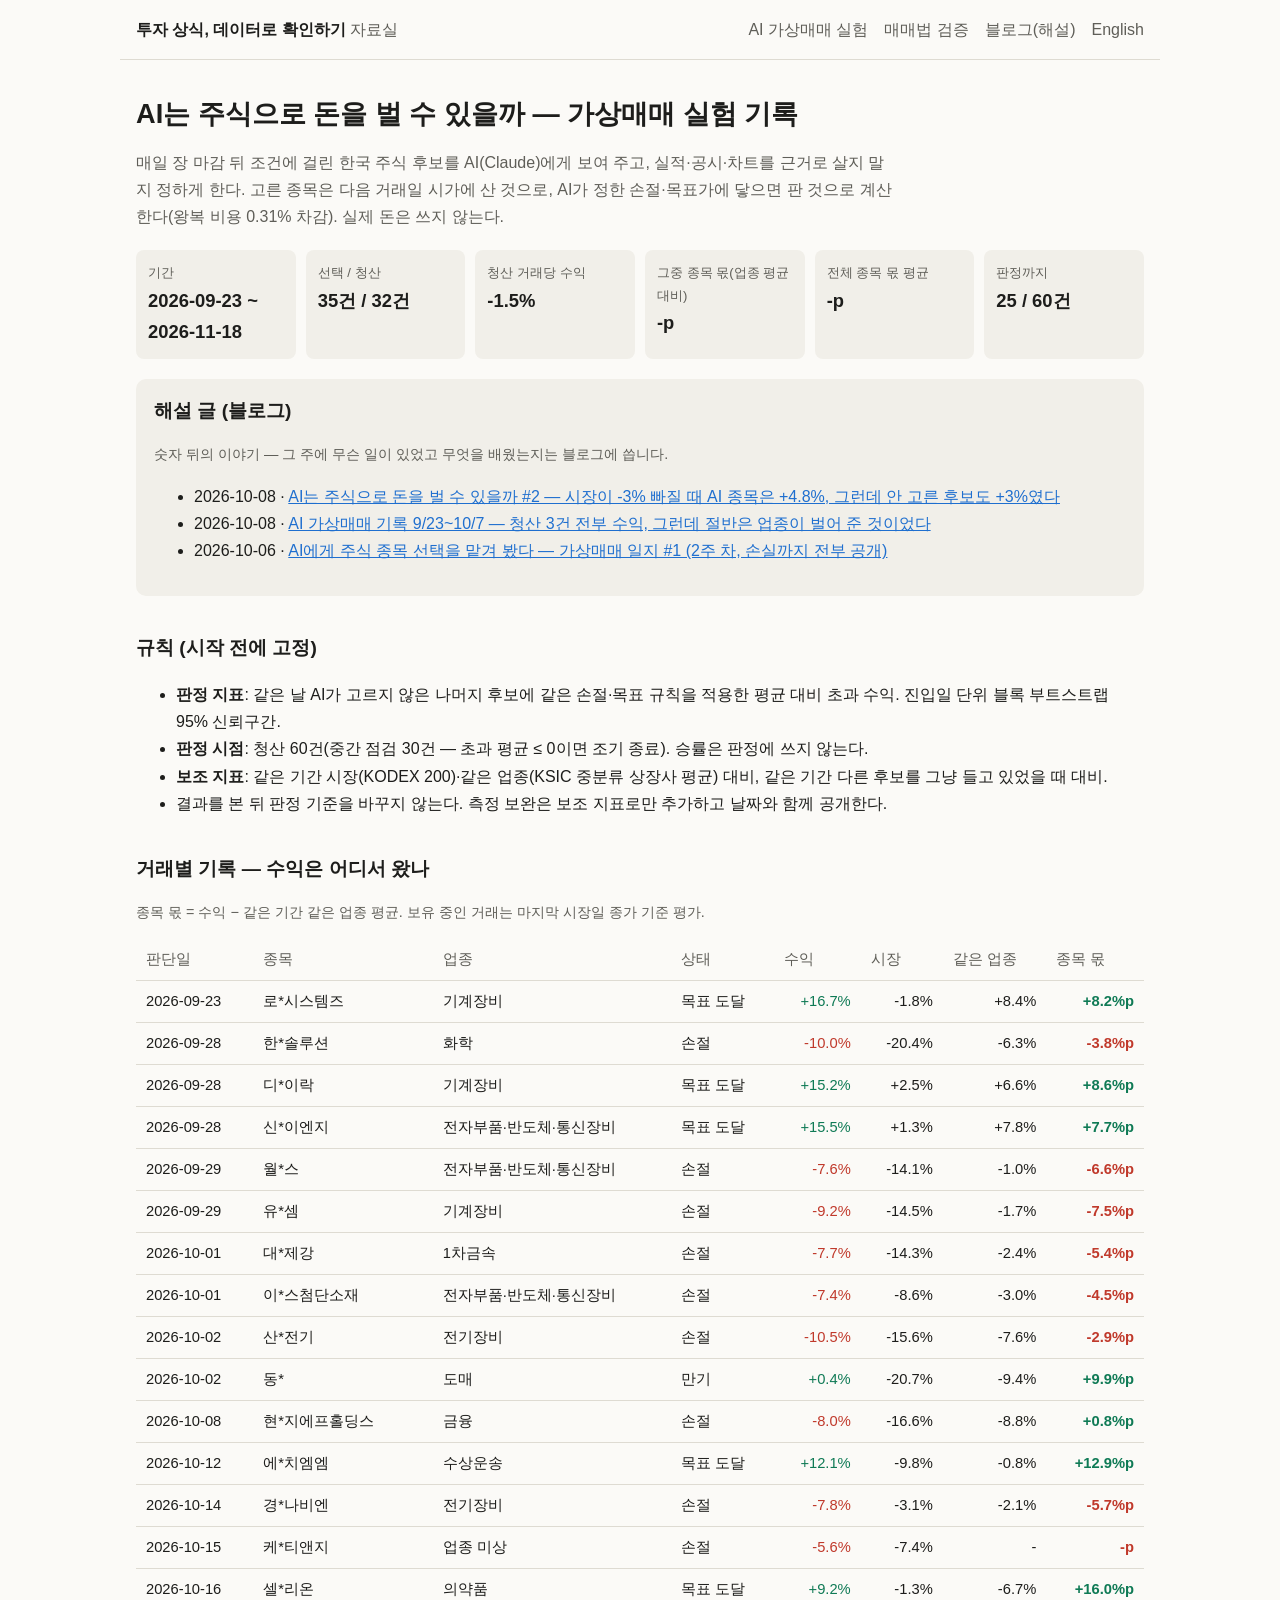
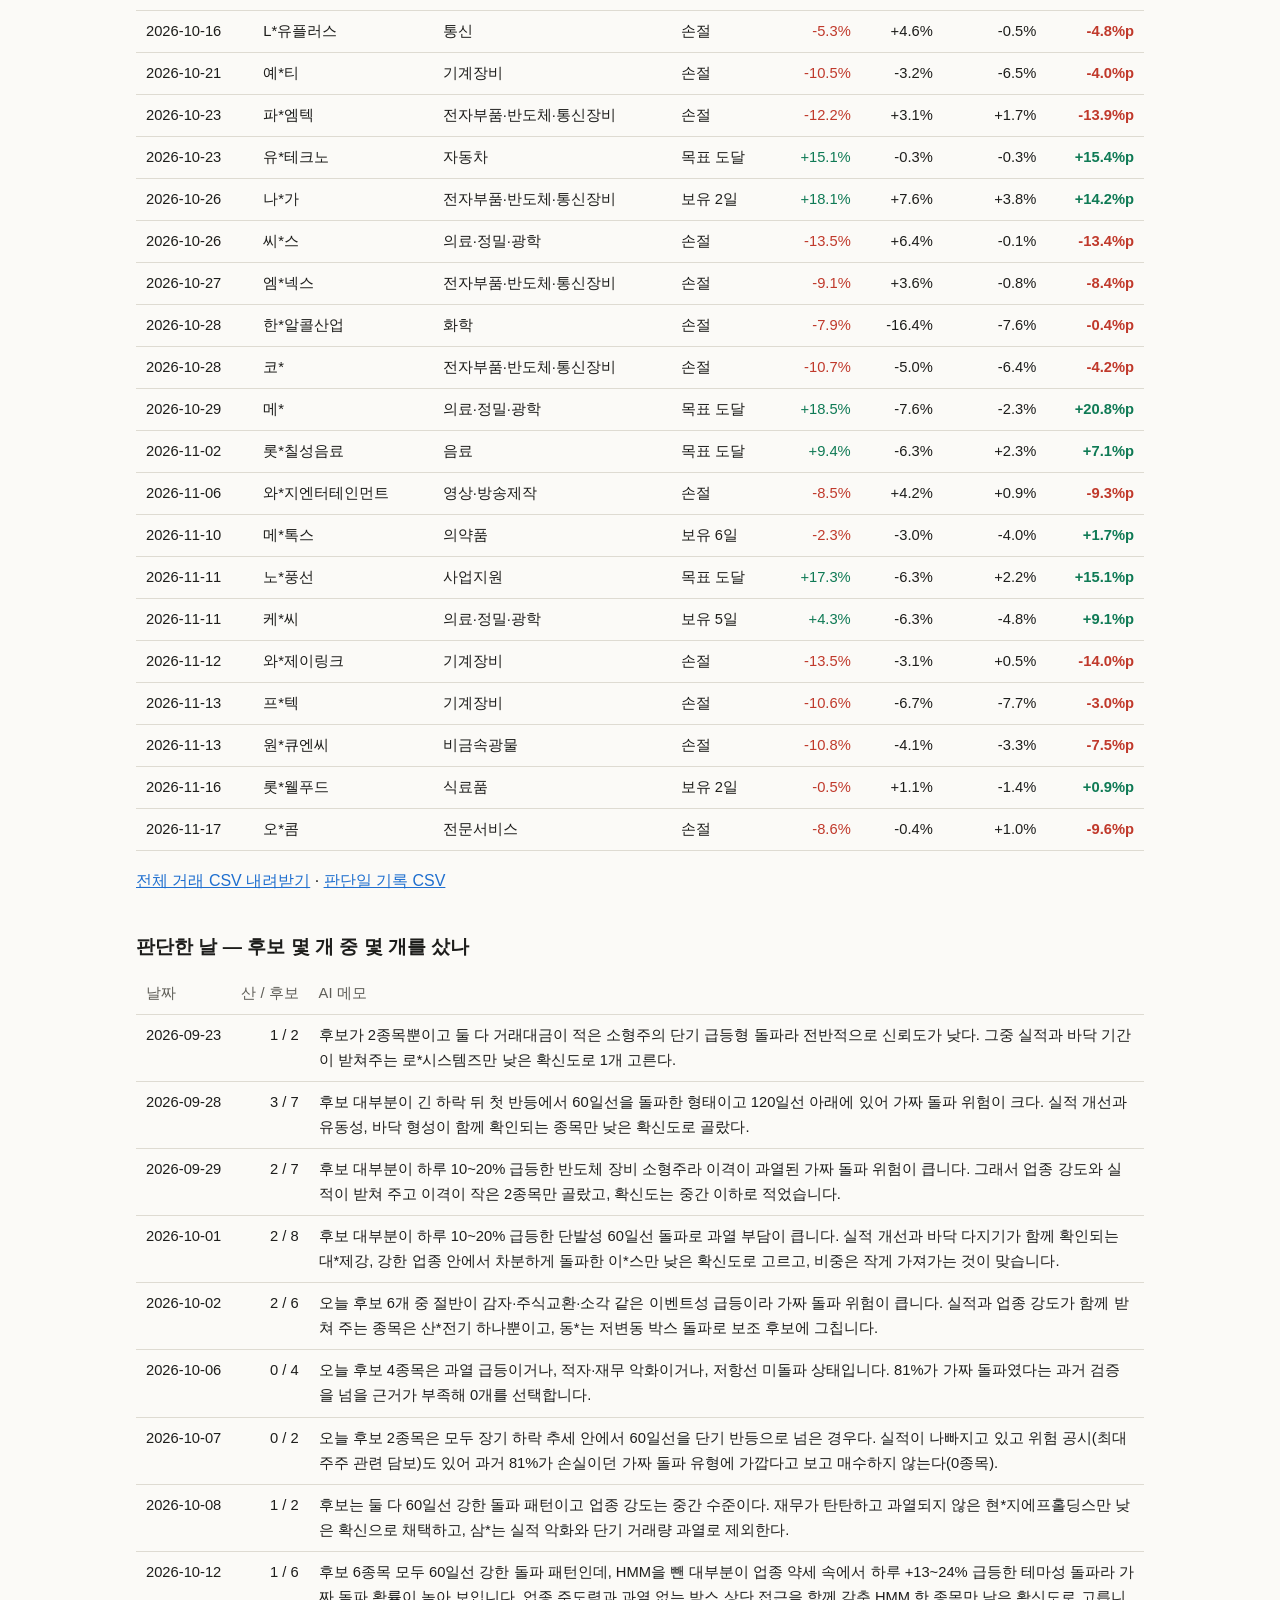
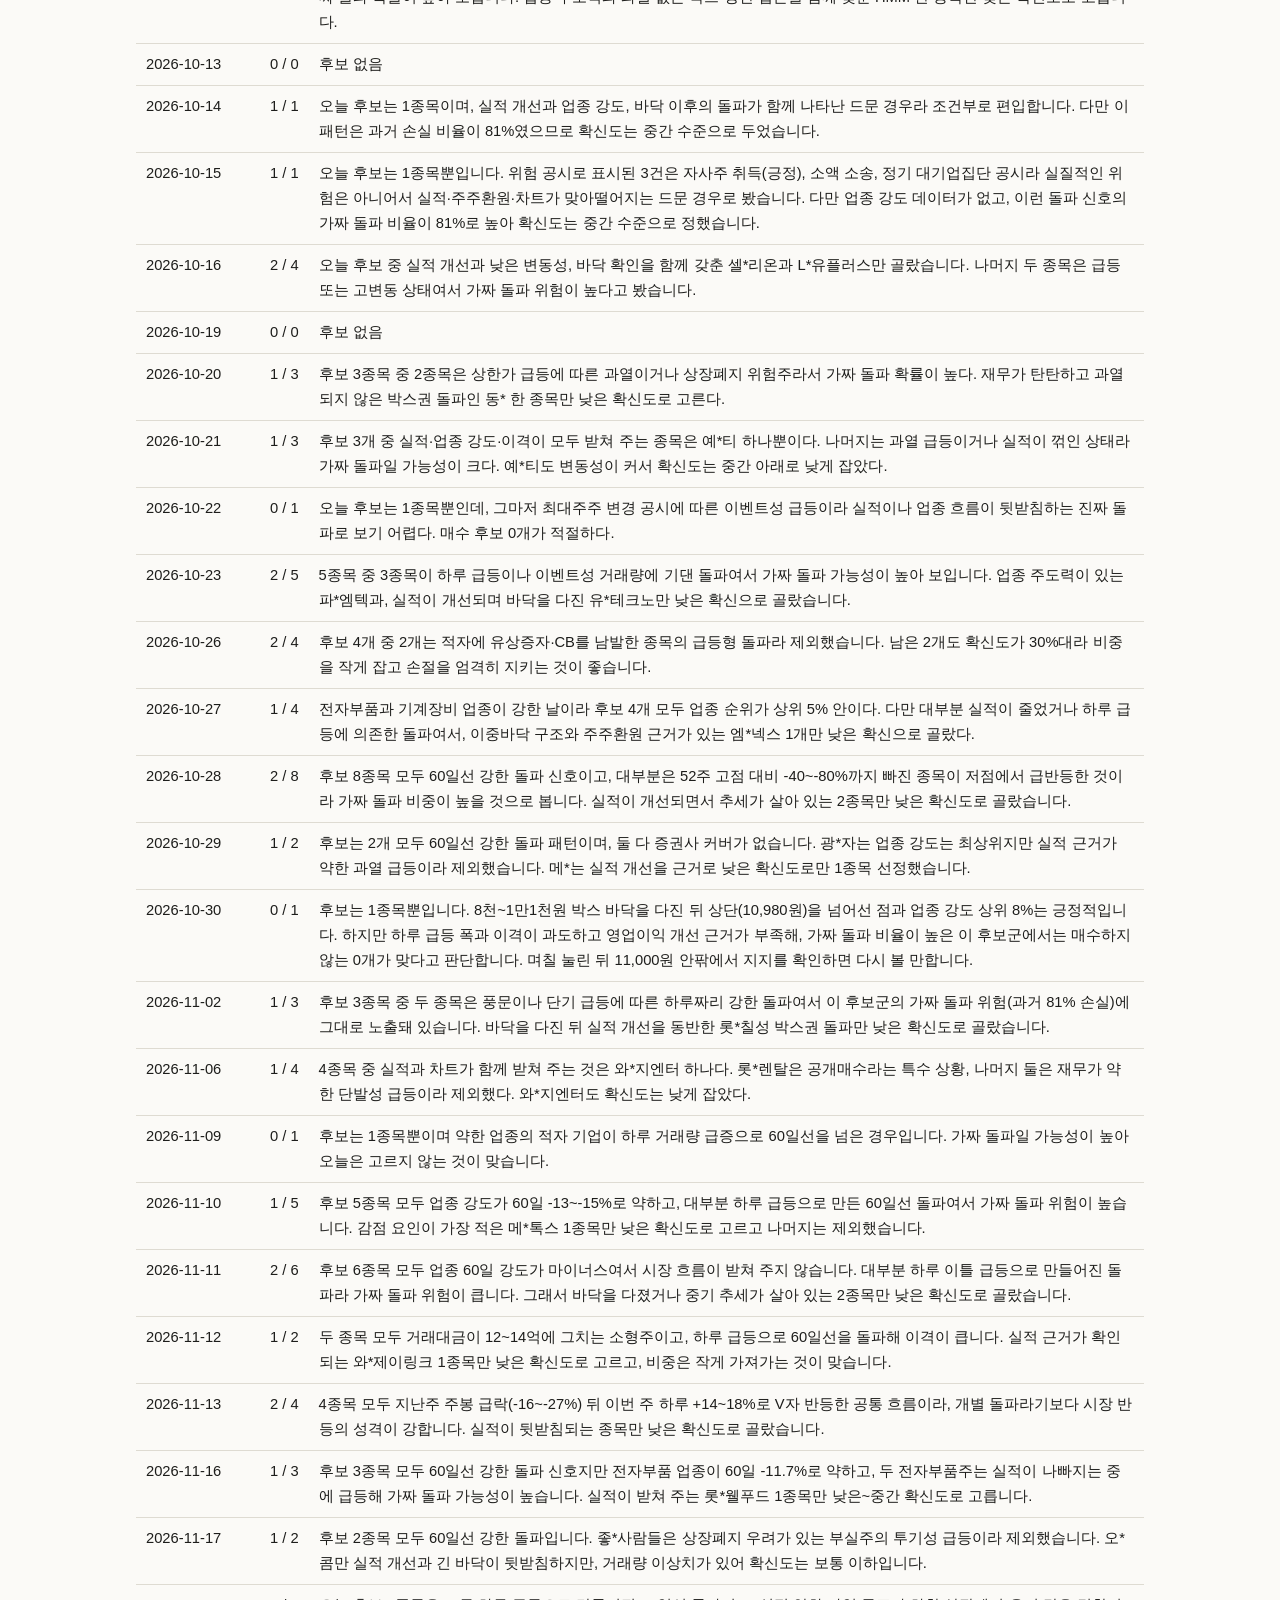
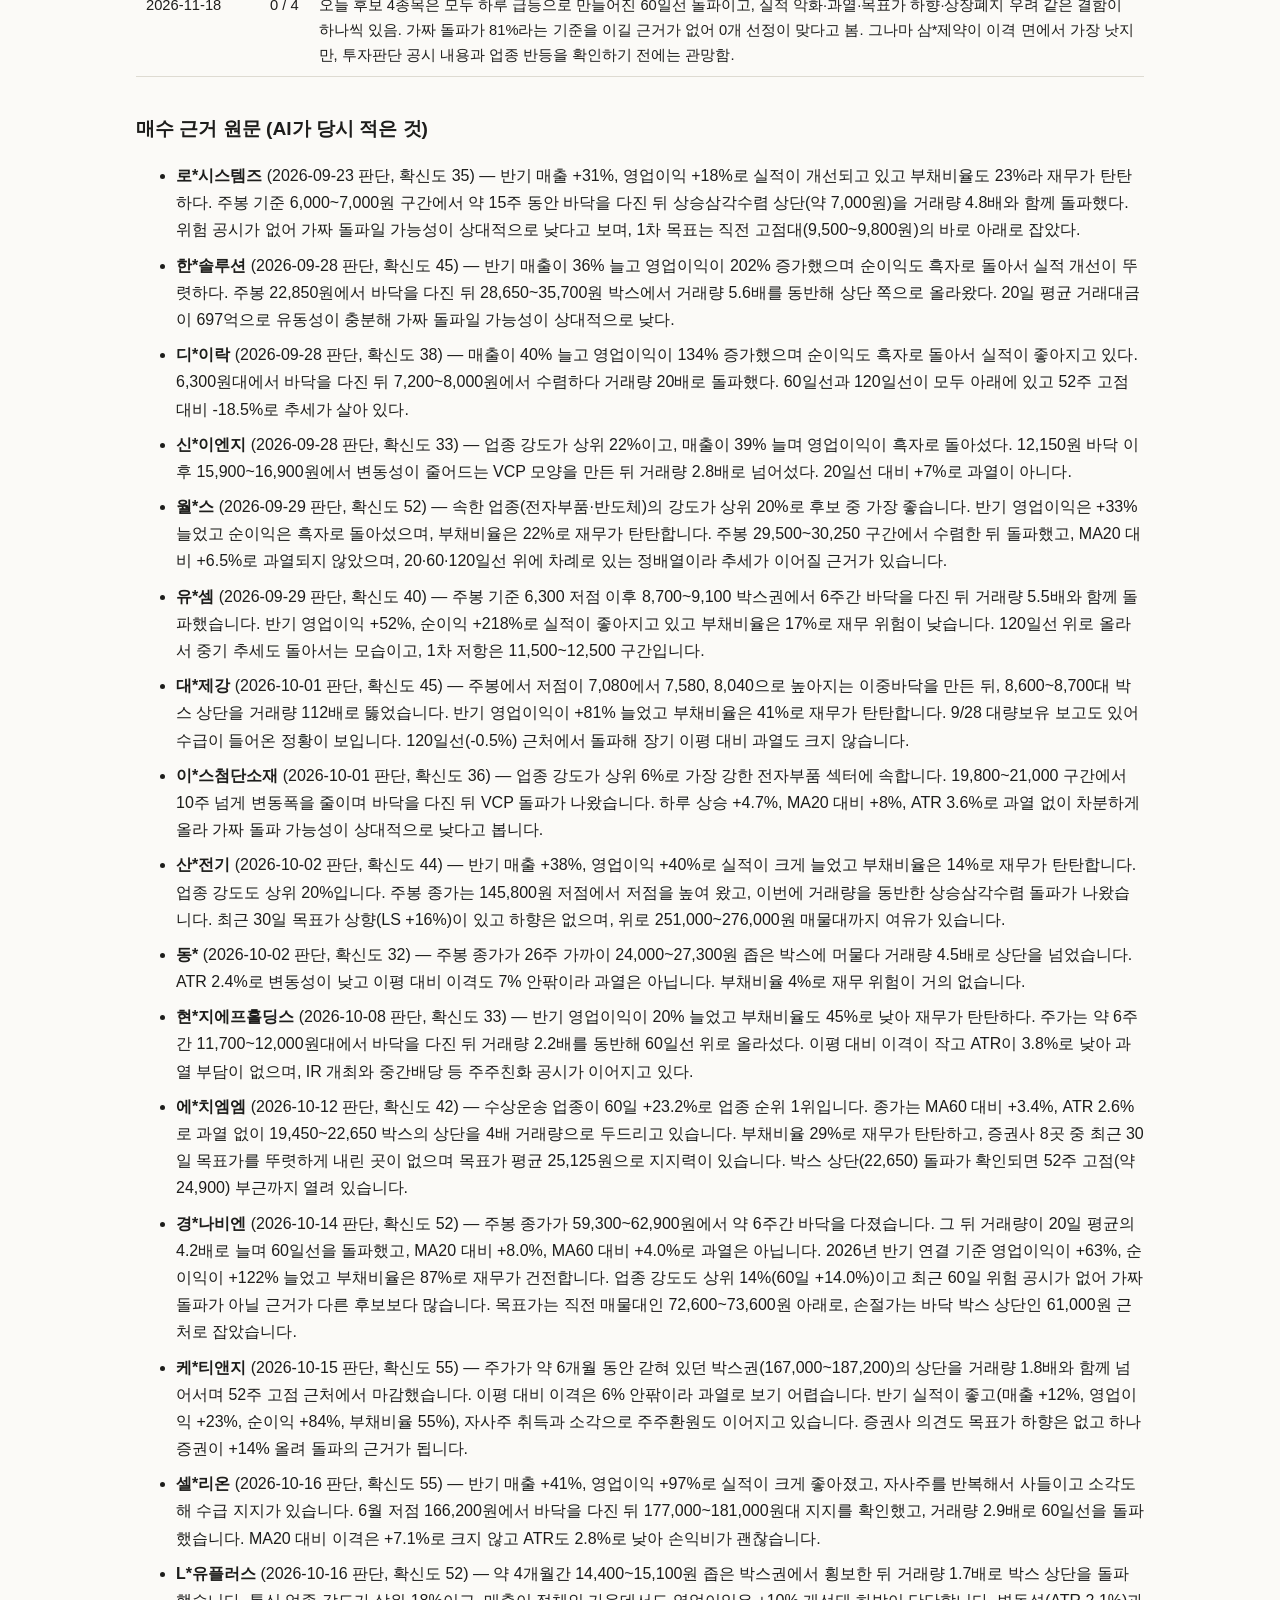
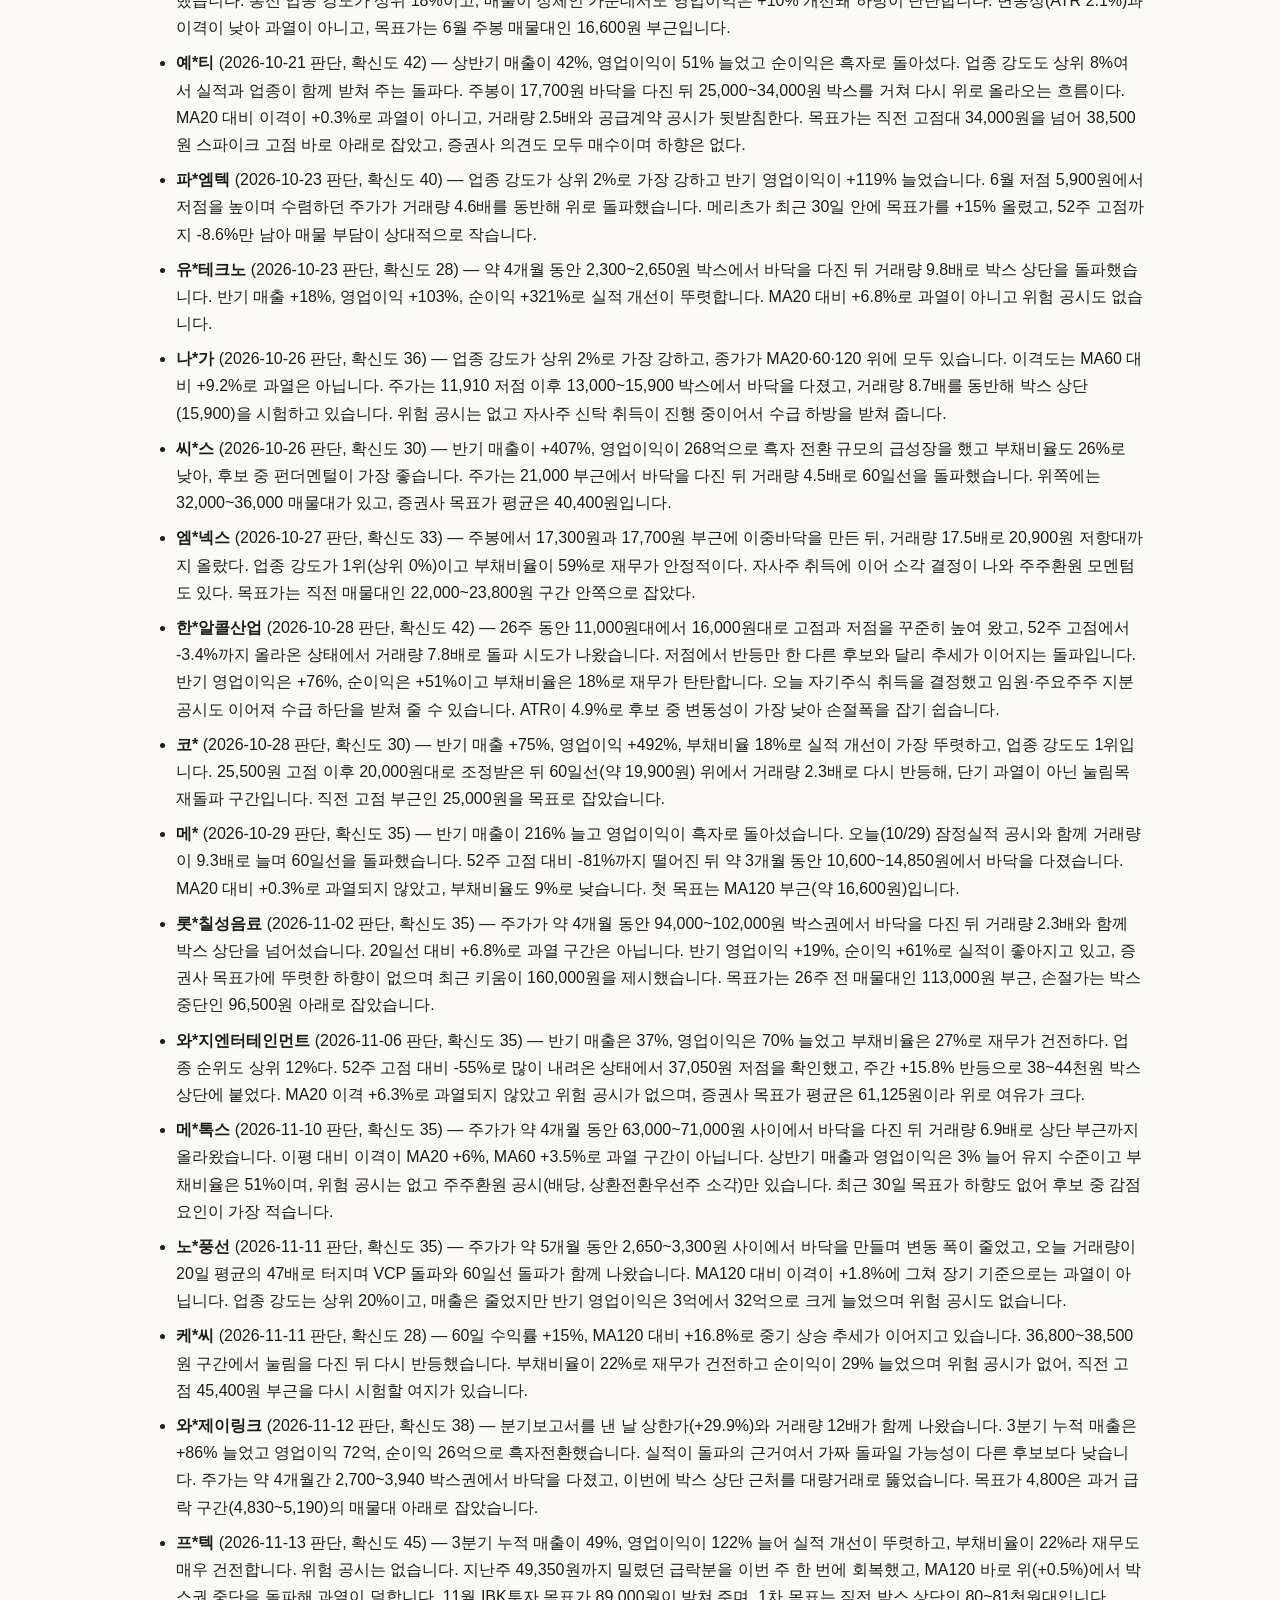
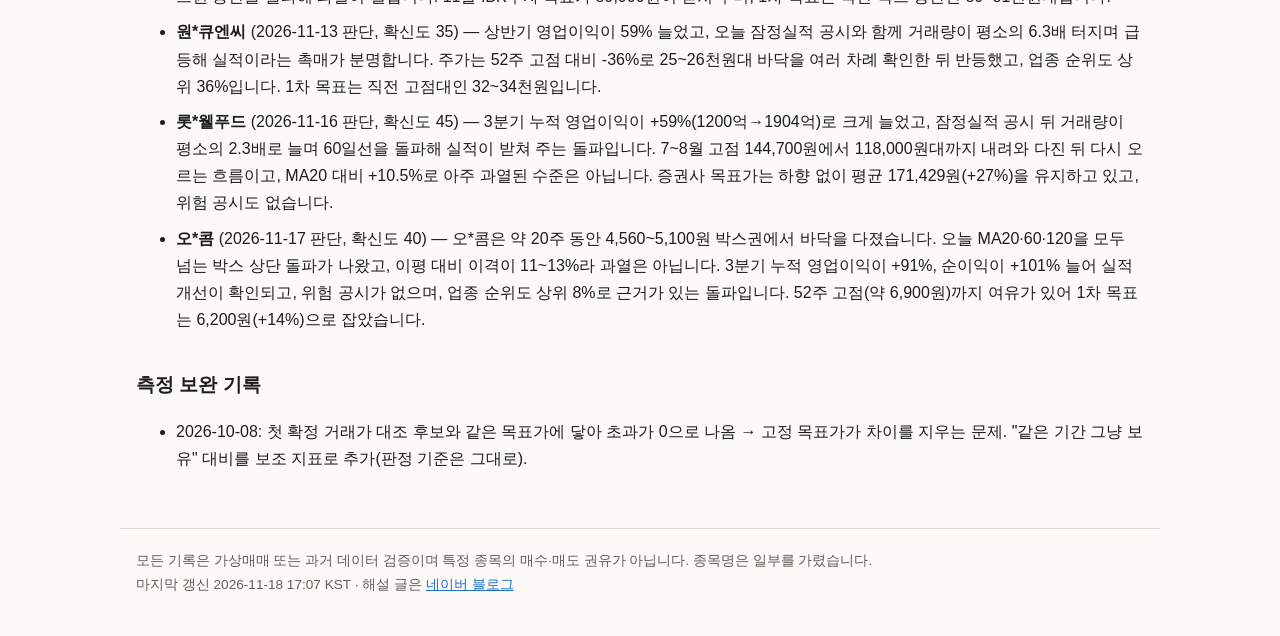
==== ai-trading/index.html @ af9c2b28 "가상매매 기록 갱신 20261118" ====
<!doctype html><html lang="ko"><head><meta charset="utf-8">
<meta name="viewport" content="width=device-width,initial-scale=1">
<title>AI는 주식으로 돈을 벌 수 있을까 — 가상매매 실험 기록</title><meta name="description" content="AI(Claude)가 고른 한국 주식 가상매매의 전체 기록: 거래별 수익, 시장·업종 대비 분해, 판단 메모, CSV.">
<link rel="canonical" href="https://km81jik-gif.github.io/ai-trading/">
<link rel="alternate" type="application/rss+xml" title="투자 상식, 데이터로 확인하기 — 자료실" href="../feed.xml">
<link rel="stylesheet" href="../style.css"><meta name="naver-site-verification" content="d9a3ba7bd224a177e4da610c9eb335765c6d03b2" /><script type="application/ld+json">{"@context": "https://schema.org", "@type": "Dataset", "name": "AI(Claude) 한국 주식 가상매매 실험 기록", "description": "AI가 고른 한국 주식의 가상매매 기록과 시장·업종 대비 수익 분해. 사전 고정 규칙, 청산 60건에서 판정.", "url": "https://km81jik-gif.github.io/ai-trading/", "inLanguage": "ko", "dateModified": "2026-11-18", "temporalCoverage": "2026-09-23/2026-11-18", "isAccessibleForFree": true, "distribution": [{"@type": "DataDownload", "encodingFormat": "text/csv", "contentUrl": "https://km81jik-gif.github.io/data/ai_trades.csv"}]}</script></head><body>
<header><a class="brand" href="../index.html">투자 상식, 데이터로 확인하기 <span>자료실</span></a>
<nav><a href="../ai-trading/index.html">AI 가상매매 실험</a><a href="../methods/index.html">매매법 검증</a><a href="https://blog.naver.com/km81jik">블로그(해설)</a><a href="https://mythvsdata.blogspot.com/" hreflang="en">English</a></nav></header>
<main>
<h1>AI는 주식으로 돈을 벌 수 있을까 — 가상매매 실험 기록</h1>
<p class="lead">매일 장 마감 뒤 조건에 걸린 한국 주식 후보를 AI(Claude)에게 보여 주고, 실적·공시·차트를 근거로 살지 말지 정하게 한다.
고른 종목은 다음 거래일 시가에 산 것으로, AI가 정한 손절·목표가에 닿으면 판 것으로 계산한다(왕복 비용 0.31% 차감). 실제 돈은 쓰지 않는다.</p>
<div class="kpis">
<div><span>기간</span><b>2026-09-23 ~ 2026-11-18</b></div>
<div><span>선택 / 청산</span><b>35건 / 32건</b></div>
<div><span>청산 거래당 수익</span><b>-1.5%</b></div>
<div><span>그중 종목 몫(업종 평균 대비)</span><b>-p</b></div>
<div><span>전체 종목 몫 평균</span><b>-p</b></div>
<div><span>판정까지</span><b>25 / 60건</b></div></div>

<section class="card"><h2>해설 글 (블로그)</h2><p class="note">숫자 뒤의 이야기 — 그 주에 무슨 일이 있었고 무엇을 배웠는지는 블로그에 씁니다.</p><ul><li>2026-10-08 · <a href="https://blog.naver.com/km81jik/224435432522">AI는 주식으로 돈을 벌 수 있을까 #2 — 시장이 -3% 빠질 때 AI 종목은 +4.8%, 그런데 안 고른 후보도 +3%였다</a></li><li>2026-10-08 · <a href="https://blog.naver.com/km81jik/224434987210">AI 가상매매 기록 9/23~10/7 — 청산 3건 전부 수익, 그런데 절반은 업종이 벌어 준 것이었다</a></li><li>2026-10-06 · <a href="https://blog.naver.com/km81jik/224432937320">AI에게 주식 종목 선택을 맡겨 봤다 — 가상매매 일지 #1 (2주 차, 손실까지 전부 공개)</a></li></ul></section>
<h2>규칙 (시작 전에 고정)</h2>
<ul><li><b>판정 지표</b>: 같은 날 AI가 고르지 않은 나머지 후보에 같은 손절·목표 규칙을 적용한 평균 대비 초과 수익. 진입일 단위 블록 부트스트랩 95% 신뢰구간.</li>
<li><b>판정 시점</b>: 청산 60건(중간 점검 30건 — 초과 평균 ≤ 0이면 조기 종료). 승률은 판정에 쓰지 않는다.</li>
<li><b>보조 지표</b>: 같은 기간 시장(KODEX 200)·같은 업종(KSIC 중분류 상장사 평균) 대비, 같은 기간 다른 후보를 그냥 들고 있었을 때 대비.</li>
<li>결과를 본 뒤 판정 기준을 바꾸지 않는다. 측정 보완은 보조 지표로만 추가하고 날짜와 함께 공개한다.</li></ul>

<h2>거래별 기록 — 수익은 어디서 왔나</h2>
<p class="note">종목 몫 = 수익 − 같은 기간 같은 업종 평균. 보유 중인 거래는 마지막 시장일 종가 기준 평가.</p>
<div class="tw"><table><thead><tr><th>판단일</th><th>종목</th><th>업종</th><th>상태</th><th>수익</th><th>시장</th><th>같은 업종</th><th>종목 몫</th></tr></thead><tbody><tr><td>2026-09-23</td><td>로*시스템즈</td><td>기계장비</td>
<td>목표 도달</td>
<td class="n pos">+16.7%</td><td class="n">-1.8%</td><td class="n">+8.4%</td>
<td class="n pos"><b>+8.2%p</b></td></tr><tr><td>2026-09-28</td><td>한*솔루션</td><td>화학</td>
<td>손절</td>
<td class="n neg">-10.0%</td><td class="n">-20.4%</td><td class="n">-6.3%</td>
<td class="n neg"><b>-3.8%p</b></td></tr><tr><td>2026-09-28</td><td>디*이락</td><td>기계장비</td>
<td>목표 도달</td>
<td class="n pos">+15.2%</td><td class="n">+2.5%</td><td class="n">+6.6%</td>
<td class="n pos"><b>+8.6%p</b></td></tr><tr><td>2026-09-28</td><td>신*이엔지</td><td>전자부품·반도체·통신장비</td>
<td>목표 도달</td>
<td class="n pos">+15.5%</td><td class="n">+1.3%</td><td class="n">+7.8%</td>
<td class="n pos"><b>+7.7%p</b></td></tr><tr><td>2026-09-29</td><td>월*스</td><td>전자부품·반도체·통신장비</td>
<td>손절</td>
<td class="n neg">-7.6%</td><td class="n">-14.1%</td><td class="n">-1.0%</td>
<td class="n neg"><b>-6.6%p</b></td></tr><tr><td>2026-09-29</td><td>유*셈</td><td>기계장비</td>
<td>손절</td>
<td class="n neg">-9.2%</td><td class="n">-14.5%</td><td class="n">-1.7%</td>
<td class="n neg"><b>-7.5%p</b></td></tr><tr><td>2026-10-01</td><td>대*제강</td><td>1차금속</td>
<td>손절</td>
<td class="n neg">-7.7%</td><td class="n">-14.3%</td><td class="n">-2.4%</td>
<td class="n neg"><b>-5.4%p</b></td></tr><tr><td>2026-10-01</td><td>이*스첨단소재</td><td>전자부품·반도체·통신장비</td>
<td>손절</td>
<td class="n neg">-7.4%</td><td class="n">-8.6%</td><td class="n">-3.0%</td>
<td class="n neg"><b>-4.5%p</b></td></tr><tr><td>2026-10-02</td><td>산*전기</td><td>전기장비</td>
<td>손절</td>
<td class="n neg">-10.5%</td><td class="n">-15.6%</td><td class="n">-7.6%</td>
<td class="n neg"><b>-2.9%p</b></td></tr><tr><td>2026-10-02</td><td>동*</td><td>도매</td>
<td>만기</td>
<td class="n pos">+0.4%</td><td class="n">-20.7%</td><td class="n">-9.4%</td>
<td class="n pos"><b>+9.9%p</b></td></tr><tr><td>2026-10-08</td><td>현*지에프홀딩스</td><td>금융</td>
<td>손절</td>
<td class="n neg">-8.0%</td><td class="n">-16.6%</td><td class="n">-8.8%</td>
<td class="n pos"><b>+0.8%p</b></td></tr><tr><td>2026-10-12</td><td>에*치엠엠</td><td>수상운송</td>
<td>목표 도달</td>
<td class="n pos">+12.1%</td><td class="n">-9.8%</td><td class="n">-0.8%</td>
<td class="n pos"><b>+12.9%p</b></td></tr><tr><td>2026-10-14</td><td>경*나비엔</td><td>전기장비</td>
<td>손절</td>
<td class="n neg">-7.8%</td><td class="n">-3.1%</td><td class="n">-2.1%</td>
<td class="n neg"><b>-5.7%p</b></td></tr><tr><td>2026-10-15</td><td>케*티앤지</td><td>업종 미상</td>
<td>손절</td>
<td class="n neg">-5.6%</td><td class="n">-7.4%</td><td class="n">-</td>
<td class="n neg"><b>-p</b></td></tr><tr><td>2026-10-16</td><td>셀*리온</td><td>의약품</td>
<td>목표 도달</td>
<td class="n pos">+9.2%</td><td class="n">-1.3%</td><td class="n">-6.7%</td>
<td class="n pos"><b>+16.0%p</b></td></tr><tr><td>2026-10-16</td><td>L*유플러스</td><td>통신</td>
<td>손절</td>
<td class="n neg">-5.3%</td><td class="n">+4.6%</td><td class="n">-0.5%</td>
<td class="n neg"><b>-4.8%p</b></td></tr><tr><td>2026-10-21</td><td>예*티</td><td>기계장비</td>
<td>손절</td>
<td class="n neg">-10.5%</td><td class="n">-3.2%</td><td class="n">-6.5%</td>
<td class="n neg"><b>-4.0%p</b></td></tr><tr><td>2026-10-23</td><td>파*엠텍</td><td>전자부품·반도체·통신장비</td>
<td>손절</td>
<td class="n neg">-12.2%</td><td class="n">+3.1%</td><td class="n">+1.7%</td>
<td class="n neg"><b>-13.9%p</b></td></tr><tr><td>2026-10-23</td><td>유*테크노</td><td>자동차</td>
<td>목표 도달</td>
<td class="n pos">+15.1%</td><td class="n">-0.3%</td><td class="n">-0.3%</td>
<td class="n pos"><b>+15.4%p</b></td></tr><tr><td>2026-10-26</td><td>나*가</td><td>전자부품·반도체·통신장비</td>
<td>보유 2일</td>
<td class="n pos">+18.1%</td><td class="n">+7.6%</td><td class="n">+3.8%</td>
<td class="n pos"><b>+14.2%p</b></td></tr><tr><td>2026-10-26</td><td>씨*스</td><td>의료·정밀·광학</td>
<td>손절</td>
<td class="n neg">-13.5%</td><td class="n">+6.4%</td><td class="n">-0.1%</td>
<td class="n neg"><b>-13.4%p</b></td></tr><tr><td>2026-10-27</td><td>엠*넥스</td><td>전자부품·반도체·통신장비</td>
<td>손절</td>
<td class="n neg">-9.1%</td><td class="n">+3.6%</td><td class="n">-0.8%</td>
<td class="n neg"><b>-8.4%p</b></td></tr><tr><td>2026-10-28</td><td>한*알콜산업</td><td>화학</td>
<td>손절</td>
<td class="n neg">-7.9%</td><td class="n">-16.4%</td><td class="n">-7.6%</td>
<td class="n neg"><b>-0.4%p</b></td></tr><tr><td>2026-10-28</td><td>코*</td><td>전자부품·반도체·통신장비</td>
<td>손절</td>
<td class="n neg">-10.7%</td><td class="n">-5.0%</td><td class="n">-6.4%</td>
<td class="n neg"><b>-4.2%p</b></td></tr><tr><td>2026-10-29</td><td>메*</td><td>의료·정밀·광학</td>
<td>목표 도달</td>
<td class="n pos">+18.5%</td><td class="n">-7.6%</td><td class="n">-2.3%</td>
<td class="n pos"><b>+20.8%p</b></td></tr><tr><td>2026-11-02</td><td>롯*칠성음료</td><td>음료</td>
<td>목표 도달</td>
<td class="n pos">+9.4%</td><td class="n">-6.3%</td><td class="n">+2.3%</td>
<td class="n pos"><b>+7.1%p</b></td></tr><tr><td>2026-11-06</td><td>와*지엔터테인먼트</td><td>영상·방송제작</td>
<td>손절</td>
<td class="n neg">-8.5%</td><td class="n">+4.2%</td><td class="n">+0.9%</td>
<td class="n neg"><b>-9.3%p</b></td></tr><tr><td>2026-11-10</td><td>메*톡스</td><td>의약품</td>
<td>보유 6일</td>
<td class="n neg">-2.3%</td><td class="n">-3.0%</td><td class="n">-4.0%</td>
<td class="n pos"><b>+1.7%p</b></td></tr><tr><td>2026-11-11</td><td>노*풍선</td><td>사업지원</td>
<td>목표 도달</td>
<td class="n pos">+17.3%</td><td class="n">-6.3%</td><td class="n">+2.2%</td>
<td class="n pos"><b>+15.1%p</b></td></tr><tr><td>2026-11-11</td><td>케*씨</td><td>의료·정밀·광학</td>
<td>보유 5일</td>
<td class="n pos">+4.3%</td><td class="n">-6.3%</td><td class="n">-4.8%</td>
<td class="n pos"><b>+9.1%p</b></td></tr><tr><td>2026-11-12</td><td>와*제이링크</td><td>기계장비</td>
<td>손절</td>
<td class="n neg">-13.5%</td><td class="n">-3.1%</td><td class="n">+0.5%</td>
<td class="n neg"><b>-14.0%p</b></td></tr><tr><td>2026-11-13</td><td>프*텍</td><td>기계장비</td>
<td>손절</td>
<td class="n neg">-10.6%</td><td class="n">-6.7%</td><td class="n">-7.7%</td>
<td class="n neg"><b>-3.0%p</b></td></tr><tr><td>2026-11-13</td><td>원*큐엔씨</td><td>비금속광물</td>
<td>손절</td>
<td class="n neg">-10.8%</td><td class="n">-4.1%</td><td class="n">-3.3%</td>
<td class="n neg"><b>-7.5%p</b></td></tr><tr><td>2026-11-16</td><td>롯*웰푸드</td><td>식료품</td>
<td>보유 2일</td>
<td class="n neg">-0.5%</td><td class="n">+1.1%</td><td class="n">-1.4%</td>
<td class="n pos"><b>+0.9%p</b></td></tr><tr><td>2026-11-17</td><td>오*콤</td><td>전문서비스</td>
<td>손절</td>
<td class="n neg">-8.6%</td><td class="n">-0.4%</td><td class="n">+1.0%</td>
<td class="n neg"><b>-9.6%p</b></td></tr></tbody></table></div>
<p><a href="../data/ai_trades.csv">전체 거래 CSV 내려받기</a> · <a href="../data/ai_decisions.csv">판단일 기록 CSV</a></p>

<h2>판단한 날 — 후보 몇 개 중 몇 개를 샀나</h2>
<div class="tw"><table><thead><tr><th>날짜</th><th>산 / 후보</th><th>AI 메모</th></tr></thead><tbody><tr><td>2026-09-23</td><td class="n">1 / 2</td><td>후보가 2종목뿐이고 둘 다 거래대금이 적은 소형주의 단기 급등형 돌파라 전반적으로 신뢰도가 낮다. 그중 실적과 바닥 기간이 받쳐주는 로*시스템즈만 낮은 확신도로 1개 고른다.</td></tr><tr><td>2026-09-28</td><td class="n">3 / 7</td><td>후보 대부분이 긴 하락 뒤 첫 반등에서 60일선을 돌파한 형태이고 120일선 아래에 있어 가짜 돌파 위험이 크다. 실적 개선과 유동성, 바닥 형성이 함께 확인되는 종목만 낮은 확신도로 골랐다.</td></tr><tr><td>2026-09-29</td><td class="n">2 / 7</td><td>후보 대부분이 하루 10~20% 급등한 반도체 장비 소형주라 이격이 과열된 가짜 돌파 위험이 큽니다. 그래서 업종 강도와 실적이 받쳐 주고 이격이 작은 2종목만 골랐고, 확신도는 중간 이하로 적었습니다.</td></tr><tr><td>2026-10-01</td><td class="n">2 / 8</td><td>후보 대부분이 하루 10~20% 급등한 단발성 60일선 돌파로 과열 부담이 큽니다. 실적 개선과 바닥 다지기가 함께 확인되는 대*제강, 강한 업종 안에서 차분하게 돌파한 이*스만 낮은 확신도로 고르고, 비중은 작게 가져가는 것이 맞습니다.</td></tr><tr><td>2026-10-02</td><td class="n">2 / 6</td><td>오늘 후보 6개 중 절반이 감자·주식교환·소각 같은 이벤트성 급등이라 가짜 돌파 위험이 큽니다. 실적과 업종 강도가 함께 받쳐 주는 종목은 산*전기 하나뿐이고, 동*는 저변동 박스 돌파로 보조 후보에 그칩니다.</td></tr><tr><td>2026-10-06</td><td class="n">0 / 4</td><td>오늘 후보 4종목은 과열 급등이거나, 적자·재무 악화이거나, 저항선 미돌파 상태입니다. 81%가 가짜 돌파였다는 과거 검증을 넘을 근거가 부족해 0개를 선택합니다.</td></tr><tr><td>2026-10-07</td><td class="n">0 / 2</td><td>오늘 후보 2종목은 모두 장기 하락 추세 안에서 60일선을 단기 반등으로 넘은 경우다. 실적이 나빠지고 있고 위험 공시(최대주주 관련 담보)도 있어 과거 81%가 손실이던 가짜 돌파 유형에 가깝다고 보고 매수하지 않는다(0종목).</td></tr><tr><td>2026-10-08</td><td class="n">1 / 2</td><td>후보는 둘 다 60일선 강한 돌파 패턴이고 업종 강도는 중간 수준이다. 재무가 탄탄하고 과열되지 않은 현*지에프홀딩스만 낮은 확신으로 채택하고, 삼*는 실적 악화와 단기 거래량 과열로 제외한다.</td></tr><tr><td>2026-10-12</td><td class="n">1 / 6</td><td>후보 6종목 모두 60일선 강한 돌파 패턴인데, HMM을 뺀 대부분이 업종 약세 속에서 하루 +13~24% 급등한 테마성 돌파라 가짜 돌파 확률이 높아 보입니다. 업종 주도력과 과열 없는 박스 상단 접근을 함께 갖춘 HMM 한 종목만 낮은 확신도로 고릅니다.</td></tr><tr><td>2026-10-13</td><td class="n">0 / 0</td><td>후보 없음</td></tr><tr><td>2026-10-14</td><td class="n">1 / 1</td><td>오늘 후보는 1종목이며, 실적 개선과 업종 강도, 바닥 이후의 돌파가 함께 나타난 드문 경우라 조건부로 편입합니다. 다만 이 패턴은 과거 손실 비율이 81%였으므로 확신도는 중간 수준으로 두었습니다.</td></tr><tr><td>2026-10-15</td><td class="n">1 / 1</td><td>오늘 후보는 1종목뿐입니다. 위험 공시로 표시된 3건은 자사주 취득(긍정), 소액 소송, 정기 대기업집단 공시라 실질적인 위험은 아니어서 실적·주주환원·차트가 맞아떨어지는 드문 경우로 봤습니다. 다만 업종 강도 데이터가 없고, 이런 돌파 신호의 가짜 돌파 비율이 81%로 높아 확신도는 중간 수준으로 정했습니다.</td></tr><tr><td>2026-10-16</td><td class="n">2 / 4</td><td>오늘 후보 중 실적 개선과 낮은 변동성, 바닥 확인을 함께 갖춘 셀*리온과 L*유플러스만 골랐습니다. 나머지 두 종목은 급등 또는 고변동 상태여서 가짜 돌파 위험이 높다고 봤습니다.</td></tr><tr><td>2026-10-19</td><td class="n">0 / 0</td><td>후보 없음</td></tr><tr><td>2026-10-20</td><td class="n">1 / 3</td><td>후보 3종목 중 2종목은 상한가 급등에 따른 과열이거나 상장폐지 위험주라서 가짜 돌파 확률이 높다. 재무가 탄탄하고 과열되지 않은 박스권 돌파인 동* 한 종목만 낮은 확신도로 고른다.</td></tr><tr><td>2026-10-21</td><td class="n">1 / 3</td><td>후보 3개 중 실적·업종 강도·이격이 모두 받쳐 주는 종목은 예*티 하나뿐이다. 나머지는 과열 급등이거나 실적이 꺾인 상태라 가짜 돌파일 가능성이 크다. 예*티도 변동성이 커서 확신도는 중간 아래로 낮게 잡았다.</td></tr><tr><td>2026-10-22</td><td class="n">0 / 1</td><td>오늘 후보는 1종목뿐인데, 그마저 최대주주 변경 공시에 따른 이벤트성 급등이라 실적이나 업종 흐름이 뒷받침하는 진짜 돌파로 보기 어렵다. 매수 후보 0개가 적절하다.</td></tr><tr><td>2026-10-23</td><td class="n">2 / 5</td><td>5종목 중 3종목이 하루 급등이나 이벤트성 거래량에 기댄 돌파여서 가짜 돌파 가능성이 높아 보입니다. 업종 주도력이 있는 파*엠텍과, 실적이 개선되며 바닥을 다진 유*테크노만 낮은 확신으로 골랐습니다.</td></tr><tr><td>2026-10-26</td><td class="n">2 / 4</td><td>후보 4개 중 2개는 적자에 유상증자·CB를 남발한 종목의 급등형 돌파라 제외했습니다. 남은 2개도 확신도가 30%대라 비중을 작게 잡고 손절을 엄격히 지키는 것이 좋습니다.</td></tr><tr><td>2026-10-27</td><td class="n">1 / 4</td><td>전자부품과 기계장비 업종이 강한 날이라 후보 4개 모두 업종 순위가 상위 5% 안이다. 다만 대부분 실적이 줄었거나 하루 급등에 의존한 돌파여서, 이중바닥 구조와 주주환원 근거가 있는 엠*넥스 1개만 낮은 확신으로 골랐다.</td></tr><tr><td>2026-10-28</td><td class="n">2 / 8</td><td>후보 8종목 모두 60일선 강한 돌파 신호이고, 대부분은 52주 고점 대비 -40~-80%까지 빠진 종목이 저점에서 급반등한 것이라 가짜 돌파 비중이 높을 것으로 봅니다. 실적이 개선되면서 추세가 살아 있는 2종목만 낮은 확신도로 골랐습니다.</td></tr><tr><td>2026-10-29</td><td class="n">1 / 2</td><td>후보는 2개 모두 60일선 강한 돌파 패턴이며, 둘 다 증권사 커버가 없습니다. 광*자는 업종 강도는 최상위지만 실적 근거가 약한 과열 급등이라 제외했습니다. 메*는 실적 개선을 근거로 낮은 확신도로만 1종목 선정했습니다.</td></tr><tr><td>2026-10-30</td><td class="n">0 / 1</td><td>후보는 1종목뿐입니다. 8천~1만1천원 박스 바닥을 다진 뒤 상단(10,980원)을 넘어선 점과 업종 강도 상위 8%는 긍정적입니다. 하지만 하루 급등 폭과 이격이 과도하고 영업이익 개선 근거가 부족해, 가짜 돌파 비율이 높은 이 후보군에서는 매수하지 않는 0개가 맞다고 판단합니다. 며칠 눌린 뒤 11,000원 안팎에서 지지를 확인하면 다시 볼 만합니다.</td></tr><tr><td>2026-11-02</td><td class="n">1 / 3</td><td>후보 3종목 중 두 종목은 풍문이나 단기 급등에 따른 하루짜리 강한 돌파여서 이 후보군의 가짜 돌파 위험(과거 81% 손실)에 그대로 노출돼 있습니다. 바닥을 다진 뒤 실적 개선을 동반한 롯*칠성 박스권 돌파만 낮은 확신도로 골랐습니다.</td></tr><tr><td>2026-11-06</td><td class="n">1 / 4</td><td>4종목 중 실적과 차트가 함께 받쳐 주는 것은 와*지엔터 하나다. 롯*렌탈은 공개매수라는 특수 상황, 나머지 둘은 재무가 약한 단발성 급등이라 제외했다. 와*지엔터도 확신도는 낮게 잡았다.</td></tr><tr><td>2026-11-09</td><td class="n">0 / 1</td><td>후보는 1종목뿐이며 약한 업종의 적자 기업이 하루 거래량 급증으로 60일선을 넘은 경우입니다. 가짜 돌파일 가능성이 높아 오늘은 고르지 않는 것이 맞습니다.</td></tr><tr><td>2026-11-10</td><td class="n">1 / 5</td><td>후보 5종목 모두 업종 강도가 60일 -13~-15%로 약하고, 대부분 하루 급등으로 만든 60일선 돌파여서 가짜 돌파 위험이 높습니다. 감점 요인이 가장 적은 메*톡스 1종목만 낮은 확신도로 고르고 나머지는 제외했습니다.</td></tr><tr><td>2026-11-11</td><td class="n">2 / 6</td><td>후보 6종목 모두 업종 60일 강도가 마이너스여서 시장 흐름이 받쳐 주지 않습니다. 대부분 하루 이틀 급등으로 만들어진 돌파라 가짜 돌파 위험이 큽니다. 그래서 바닥을 다졌거나 중기 추세가 살아 있는 2종목만 낮은 확신도로 골랐습니다.</td></tr><tr><td>2026-11-12</td><td class="n">1 / 2</td><td>두 종목 모두 거래대금이 12~14억에 그치는 소형주이고, 하루 급등으로 60일선을 돌파해 이격이 큽니다. 실적 근거가 확인되는 와*제이링크 1종목만 낮은 확신도로 고르고, 비중은 작게 가져가는 것이 맞습니다.</td></tr><tr><td>2026-11-13</td><td class="n">2 / 4</td><td>4종목 모두 지난주 주봉 급락(-16~-27%) 뒤 이번 주 하루 +14~18%로 V자 반등한 공통 흐름이라, 개별 돌파라기보다 시장 반등의 성격이 강합니다. 실적이 뒷받침되는 종목만 낮은 확신도로 골랐습니다.</td></tr><tr><td>2026-11-16</td><td class="n">1 / 3</td><td>후보 3종목 모두 60일선 강한 돌파 신호지만 전자부품 업종이 60일 -11.7%로 약하고, 두 전자부품주는 실적이 나빠지는 중에 급등해 가짜 돌파 가능성이 높습니다. 실적이 받쳐 주는 롯*웰푸드 1종목만 낮은~중간 확신도로 고릅니다.</td></tr><tr><td>2026-11-17</td><td class="n">1 / 2</td><td>후보 2종목 모두 60일선 강한 돌파입니다. 좋*사람들은 상장폐지 우려가 있는 부실주의 투기성 급등이라 제외했습니다. 오*콤만 실적 개선과 긴 바닥이 뒷받침하지만, 거래량 이상치가 있어 확신도는 보통 이하입니다.</td></tr><tr><td>2026-11-18</td><td class="n">0 / 4</td><td>오늘 후보 4종목은 모두 하루 급등으로 만들어진 60일선 돌파이고, 실적 악화·과열·목표가 하향·상장폐지 우려 같은 결함이 하나씩 있음. 가짜 돌파가 81%라는 기준을 이길 근거가 없어 0개 선정이 맞다고 봄. 그나마 삼*제약이 이격 면에서 가장 낫지만, 투자판단 공시 내용과 업종 반등을 확인하기 전에는 관망함.</td></tr></tbody></table></div>

<h2>매수 근거 원문 (AI가 당시 적은 것)</h2><ul class="th"><li><b>로*시스템즈</b> (2026-09-23 판단, 확신도 35) — 반기 매출 +31%, 영업이익 +18%로 실적이 개선되고 있고 부채비율도 23%라 재무가 탄탄하다. 주봉 기준 6,000~7,000원 구간에서 약 15주 동안 바닥을 다진 뒤 상승삼각수렴 상단(약 7,000원)을 거래량 4.8배와 함께 돌파했다. 위험 공시가 없어 가짜 돌파일 가능성이 상대적으로 낮다고 보며, 1차 목표는 직전 고점대(9,500~9,800원)의 바로 아래로 잡았다.</li><li><b>한*솔루션</b> (2026-09-28 판단, 확신도 45) — 반기 매출이 36% 늘고 영업이익이 202% 증가했으며 순이익도 흑자로 돌아서 실적 개선이 뚜렷하다. 주봉 22,850원에서 바닥을 다진 뒤 28,650~35,700원 박스에서 거래량 5.6배를 동반해 상단 쪽으로 올라왔다. 20일 평균 거래대금이 697억으로 유동성이 충분해 가짜 돌파일 가능성이 상대적으로 낮다.</li><li><b>디*이락</b> (2026-09-28 판단, 확신도 38) — 매출이 40% 늘고 영업이익이 134% 증가했으며 순이익도 흑자로 돌아서 실적이 좋아지고 있다. 6,300원대에서 바닥을 다진 뒤 7,200~8,000원에서 수렴하다 거래량 20배로 돌파했다. 60일선과 120일선이 모두 아래에 있고 52주 고점 대비 -18.5%로 추세가 살아 있다.</li><li><b>신*이엔지</b> (2026-09-28 판단, 확신도 33) — 업종 강도가 상위 22%이고, 매출이 39% 늘며 영업이익이 흑자로 돌아섰다. 12,150원 바닥 이후 15,900~16,900원에서 변동성이 줄어드는 VCP 모양을 만든 뒤 거래량 2.8배로 넘어섰다. 20일선 대비 +7%로 과열이 아니다.</li><li><b>월*스</b> (2026-09-29 판단, 확신도 52) — 속한 업종(전자부품·반도체)의 강도가 상위 20%로 후보 중 가장 좋습니다. 반기 영업이익은 +33% 늘었고 순이익은 흑자로 돌아섰으며, 부채비율은 22%로 재무가 탄탄합니다. 주봉 29,500~30,250 구간에서 수렴한 뒤 돌파했고, MA20 대비 +6.5%로 과열되지 않았으며, 20·60·120일선 위에 차례로 있는 정배열이라 추세가 이어질 근거가 있습니다.</li><li><b>유*셈</b> (2026-09-29 판단, 확신도 40) — 주봉 기준 6,300 저점 이후 8,700~9,100 박스권에서 6주간 바닥을 다진 뒤 거래량 5.5배와 함께 돌파했습니다. 반기 영업이익 +52%, 순이익 +218%로 실적이 좋아지고 있고 부채비율은 17%로 재무 위험이 낮습니다. 120일선 위로 올라서 중기 추세도 돌아서는 모습이고, 1차 저항은 11,500~12,500 구간입니다.</li><li><b>대*제강</b> (2026-10-01 판단, 확신도 45) — 주봉에서 저점이 7,080에서 7,580, 8,040으로 높아지는 이중바닥을 만든 뒤, 8,600~8,700대 박스 상단을 거래량 112배로 뚫었습니다. 반기 영업이익이 +81% 늘었고 부채비율은 41%로 재무가 탄탄합니다. 9/28 대량보유 보고도 있어 수급이 들어온 정황이 보입니다. 120일선(-0.5%) 근처에서 돌파해 장기 이평 대비 과열도 크지 않습니다.</li><li><b>이*스첨단소재</b> (2026-10-01 판단, 확신도 36) — 업종 강도가 상위 6%로 가장 강한 전자부품 섹터에 속합니다. 19,800~21,000 구간에서 10주 넘게 변동폭을 줄이며 바닥을 다진 뒤 VCP 돌파가 나왔습니다. 하루 상승 +4.7%, MA20 대비 +8%, ATR 3.6%로 과열 없이 차분하게 올라 가짜 돌파 가능성이 상대적으로 낮다고 봅니다.</li><li><b>산*전기</b> (2026-10-02 판단, 확신도 44) — 반기 매출 +38%, 영업이익 +40%로 실적이 크게 늘었고 부채비율은 14%로 재무가 탄탄합니다. 업종 강도도 상위 20%입니다. 주봉 종가는 145,800원 저점에서 저점을 높여 왔고, 이번에 거래량을 동반한 상승삼각수렴 돌파가 나왔습니다. 최근 30일 목표가 상향(LS +16%)이 있고 하향은 없으며, 위로 251,000~276,000원 매물대까지 여유가 있습니다.</li><li><b>동*</b> (2026-10-02 판단, 확신도 32) — 주봉 종가가 26주 가까이 24,000~27,300원 좁은 박스에 머물다 거래량 4.5배로 상단을 넘었습니다. ATR 2.4%로 변동성이 낮고 이평 대비 이격도 7% 안팎이라 과열은 아닙니다. 부채비율 4%로 재무 위험이 거의 없습니다.</li><li><b>현*지에프홀딩스</b> (2026-10-08 판단, 확신도 33) — 반기 영업이익이 20% 늘었고 부채비율도 45%로 낮아 재무가 탄탄하다. 주가는 약 6주간 11,700~12,000원대에서 바닥을 다진 뒤 거래량 2.2배를 동반해 60일선 위로 올라섰다. 이평 대비 이격이 작고 ATR이 3.8%로 낮아 과열 부담이 없으며, IR 개최와 중간배당 등 주주친화 공시가 이어지고 있다.</li><li><b>에*치엠엠</b> (2026-10-12 판단, 확신도 42) — 수상운송 업종이 60일 +23.2%로 업종 순위 1위입니다. 종가는 MA60 대비 +3.4%, ATR 2.6%로 과열 없이 19,450~22,650 박스의 상단을 4배 거래량으로 두드리고 있습니다. 부채비율 29%로 재무가 탄탄하고, 증권사 8곳 중 최근 30일 목표가를 뚜렷하게 내린 곳이 없으며 목표가 평균 25,125원으로 지지력이 있습니다. 박스 상단(22,650) 돌파가 확인되면 52주 고점(약 24,900) 부근까지 열려 있습니다.</li><li><b>경*나비엔</b> (2026-10-14 판단, 확신도 52) — 주봉 종가가 59,300~62,900원에서 약 6주간 바닥을 다졌습니다. 그 뒤 거래량이 20일 평균의 4.2배로 늘며 60일선을 돌파했고, MA20 대비 +8.0%, MA60 대비 +4.0%로 과열은 아닙니다. 2026년 반기 연결 기준 영업이익이 +63%, 순이익이 +122% 늘었고 부채비율은 87%로 재무가 건전합니다. 업종 강도도 상위 14%(60일 +14.0%)이고 최근 60일 위험 공시가 없어 가짜 돌파가 아닐 근거가 다른 후보보다 많습니다. 목표가는 직전 매물대인 72,600~73,600원 아래로, 손절가는 바닥 박스 상단인 61,000원 근처로 잡았습니다.</li><li><b>케*티앤지</b> (2026-10-15 판단, 확신도 55) — 주가가 약 6개월 동안 갇혀 있던 박스권(167,000~187,200)의 상단을 거래량 1.8배와 함께 넘어서며 52주 고점 근처에서 마감했습니다. 이평 대비 이격은 6% 안팎이라 과열로 보기 어렵습니다. 반기 실적이 좋고(매출 +12%, 영업이익 +23%, 순이익 +84%, 부채비율 55%), 자사주 취득과 소각으로 주주환원도 이어지고 있습니다. 증권사 의견도 목표가 하향은 없고 하나증권이 +14% 올려 돌파의 근거가 됩니다.</li><li><b>셀*리온</b> (2026-10-16 판단, 확신도 55) — 반기 매출 +41%, 영업이익 +97%로 실적이 크게 좋아졌고, 자사주를 반복해서 사들이고 소각도 해 수급 지지가 있습니다. 6월 저점 166,200원에서 바닥을 다진 뒤 177,000~181,000원대 지지를 확인했고, 거래량 2.9배로 60일선을 돌파했습니다. MA20 대비 이격은 +7.1%로 크지 않고 ATR도 2.8%로 낮아 손익비가 괜찮습니다.</li><li><b>L*유플러스</b> (2026-10-16 판단, 확신도 52) — 약 4개월간 14,400~15,100원 좁은 박스권에서 횡보한 뒤 거래량 1.7배로 박스 상단을 돌파했습니다. 통신 업종 강도가 상위 18%이고, 매출이 정체인 가운데서도 영업이익은 +10% 개선돼 하방이 단단합니다. 변동성(ATR 2.1%)과 이격이 낮아 과열이 아니고, 목표가는 6월 주봉 매물대인 16,600원 부근입니다.</li><li><b>예*티</b> (2026-10-21 판단, 확신도 42) — 상반기 매출이 42%, 영업이익이 51% 늘었고 순이익은 흑자로 돌아섰다. 업종 강도도 상위 8%여서 실적과 업종이 함께 받쳐 주는 돌파다. 주봉이 17,700원 바닥을 다진 뒤 25,000~34,000원 박스를 거쳐 다시 위로 올라오는 흐름이다. MA20 대비 이격이 +0.3%로 과열이 아니고, 거래량 2.5배와 공급계약 공시가 뒷받침한다. 목표가는 직전 고점대 34,000원을 넘어 38,500원 스파이크 고점 바로 아래로 잡았고, 증권사 의견도 모두 매수이며 하향은 없다.</li><li><b>파*엠텍</b> (2026-10-23 판단, 확신도 40) — 업종 강도가 상위 2%로 가장 강하고 반기 영업이익이 +119% 늘었습니다. 6월 저점 5,900원에서 저점을 높이며 수렴하던 주가가 거래량 4.6배를 동반해 위로 돌파했습니다. 메리츠가 최근 30일 안에 목표가를 +15% 올렸고, 52주 고점까지 -8.6%만 남아 매물 부담이 상대적으로 작습니다.</li><li><b>유*테크노</b> (2026-10-23 판단, 확신도 28) — 약 4개월 동안 2,300~2,650원 박스에서 바닥을 다진 뒤 거래량 9.8배로 박스 상단을 돌파했습니다. 반기 매출 +18%, 영업이익 +103%, 순이익 +321%로 실적 개선이 뚜렷합니다. MA20 대비 +6.8%로 과열이 아니고 위험 공시도 없습니다.</li><li><b>나*가</b> (2026-10-26 판단, 확신도 36) — 업종 강도가 상위 2%로 가장 강하고, 종가가 MA20·60·120 위에 모두 있습니다. 이격도는 MA60 대비 +9.2%로 과열은 아닙니다. 주가는 11,910 저점 이후 13,000~15,900 박스에서 바닥을 다졌고, 거래량 8.7배를 동반해 박스 상단(15,900)을 시험하고 있습니다. 위험 공시는 없고 자사주 신탁 취득이 진행 중이어서 수급 하방을 받쳐 줍니다.</li><li><b>씨*스</b> (2026-10-26 판단, 확신도 30) — 반기 매출이 +407%, 영업이익이 268억으로 흑자 전환 규모의 급성장을 했고 부채비율도 26%로 낮아, 후보 중 펀더멘털이 가장 좋습니다. 주가는 21,000 부근에서 바닥을 다진 뒤 거래량 4.5배로 60일선을 돌파했습니다. 위쪽에는 32,000~36,000 매물대가 있고, 증권사 목표가 평균은 40,400원입니다.</li><li><b>엠*넥스</b> (2026-10-27 판단, 확신도 33) — 주봉에서 17,300원과 17,700원 부근에 이중바닥을 만든 뒤, 거래량 17.5배로 20,900원 저항대까지 올랐다. 업종 강도가 1위(상위 0%)이고 부채비율이 59%로 재무가 안정적이다. 자사주 취득에 이어 소각 결정이 나와 주주환원 모멘텀도 있다. 목표가는 직전 매물대인 22,000~23,800원 구간 안쪽으로 잡았다.</li><li><b>한*알콜산업</b> (2026-10-28 판단, 확신도 42) — 26주 동안 11,000원대에서 16,000원대로 고점과 저점을 꾸준히 높여 왔고, 52주 고점에서 -3.4%까지 올라온 상태에서 거래량 7.8배로 돌파 시도가 나왔습니다. 저점에서 반등만 한 다른 후보와 달리 추세가 이어지는 돌파입니다. 반기 영업이익은 +76%, 순이익은 +51%이고 부채비율은 18%로 재무가 탄탄합니다. 오늘 자기주식 취득을 결정했고 임원·주요주주 지분 공시도 이어져 수급 하단을 받쳐 줄 수 있습니다. ATR이 4.9%로 후보 중 변동성이 가장 낮아 손절폭을 잡기 쉽습니다.</li><li><b>코*</b> (2026-10-28 판단, 확신도 30) — 반기 매출 +75%, 영업이익 +492%, 부채비율 18%로 실적 개선이 가장 뚜렷하고, 업종 강도도 1위입니다. 25,500원 고점 이후 20,000원대로 조정받은 뒤 60일선(약 19,900원) 위에서 거래량 2.3배로 다시 반등해, 단기 과열이 아닌 눌림목 재돌파 구간입니다. 직전 고점 부근인 25,000원을 목표로 잡았습니다.</li><li><b>메*</b> (2026-10-29 판단, 확신도 35) — 반기 매출이 216% 늘고 영업이익이 흑자로 돌아섰습니다. 오늘(10/29) 잠정실적 공시와 함께 거래량이 9.3배로 늘며 60일선을 돌파했습니다. 52주 고점 대비 -81%까지 떨어진 뒤 약 3개월 동안 10,600~14,850원에서 바닥을 다졌습니다. MA20 대비 +0.3%로 과열되지 않았고, 부채비율도 9%로 낮습니다. 첫 목표는 MA120 부근(약 16,600원)입니다.</li><li><b>롯*칠성음료</b> (2026-11-02 판단, 확신도 35) — 주가가 약 4개월 동안 94,000~102,000원 박스권에서 바닥을 다진 뒤 거래량 2.3배와 함께 박스 상단을 넘어섰습니다. 20일선 대비 +6.8%로 과열 구간은 아닙니다. 반기 영업이익 +19%, 순이익 +61%로 실적이 좋아지고 있고, 증권사 목표가에 뚜렷한 하향이 없으며 최근 키움이 160,000원을 제시했습니다. 목표가는 26주 전 매물대인 113,000원 부근, 손절가는 박스 중단인 96,500원 아래로 잡았습니다.</li><li><b>와*지엔터테인먼트</b> (2026-11-06 판단, 확신도 35) — 반기 매출은 37%, 영업이익은 70% 늘었고 부채비율은 27%로 재무가 건전하다. 업종 순위도 상위 12%다. 52주 고점 대비 -55%로 많이 내려온 상태에서 37,050원 저점을 확인했고, 주간 +15.8% 반등으로 38~44천원 박스 상단에 붙었다. MA20 이격 +6.3%로 과열되지 않았고 위험 공시가 없으며, 증권사 목표가 평균은 61,125원이라 위로 여유가 크다.</li><li><b>메*톡스</b> (2026-11-10 판단, 확신도 35) — 주가가 약 4개월 동안 63,000~71,000원 사이에서 바닥을 다진 뒤 거래량 6.9배로 상단 부근까지 올라왔습니다. 이평 대비 이격이 MA20 +6%, MA60 +3.5%로 과열 구간이 아닙니다. 상반기 매출과 영업이익은 3% 늘어 유지 수준이고 부채비율은 51%이며, 위험 공시는 없고 주주환원 공시(배당, 상환전환우선주 소각)만 있습니다. 최근 30일 목표가 하향도 없어 후보 중 감점 요인이 가장 적습니다.</li><li><b>노*풍선</b> (2026-11-11 판단, 확신도 35) — 주가가 약 5개월 동안 2,650~3,300원 사이에서 바닥을 만들며 변동 폭이 줄었고, 오늘 거래량이 20일 평균의 47배로 터지며 VCP 돌파와 60일선 돌파가 함께 나왔습니다. MA120 대비 이격이 +1.8%에 그쳐 장기 기준으로는 과열이 아닙니다. 업종 강도는 상위 20%이고, 매출은 줄었지만 반기 영업이익은 3억에서 32억으로 크게 늘었으며 위험 공시도 없습니다.</li><li><b>케*씨</b> (2026-11-11 판단, 확신도 28) — 60일 수익률 +15%, MA120 대비 +16.8%로 중기 상승 추세가 이어지고 있습니다. 36,800~38,500원 구간에서 눌림을 다진 뒤 다시 반등했습니다. 부채비율이 22%로 재무가 건전하고 순이익이 29% 늘었으며 위험 공시가 없어, 직전 고점 45,400원 부근을 다시 시험할 여지가 있습니다.</li><li><b>와*제이링크</b> (2026-11-12 판단, 확신도 38) — 분기보고서를 낸 날 상한가(+29.9%)와 거래량 12배가 함께 나왔습니다. 3분기 누적 매출은 +86% 늘었고 영업이익 72억, 순이익 26억으로 흑자전환했습니다. 실적이 돌파의 근거여서 가짜 돌파일 가능성이 다른 후보보다 낮습니다. 주가는 약 4개월간 2,700~3,940 박스권에서 바닥을 다졌고, 이번에 박스 상단 근처를 대량거래로 뚫었습니다. 목표가 4,800은 과거 급락 구간(4,830~5,190)의 매물대 아래로 잡았습니다.</li><li><b>프*텍</b> (2026-11-13 판단, 확신도 45) — 3분기 누적 매출이 49%, 영업이익이 122% 늘어 실적 개선이 뚜렷하고, 부채비율이 22%라 재무도 매우 건전합니다. 위험 공시는 없습니다. 지난주 49,350원까지 밀렸던 급락분을 이번 주 한 번에 회복했고, MA120 바로 위(+0.5%)에서 박스권 중단을 돌파해 과열이 덜합니다. 11월 IBK투자 목표가 89,000원이 받쳐 주며, 1차 목표는 직전 박스 상단인 80~81천원대입니다.</li><li><b>원*큐엔씨</b> (2026-11-13 판단, 확신도 35) — 상반기 영업이익이 59% 늘었고, 오늘 잠정실적 공시와 함께 거래량이 평소의 6.3배 터지며 급등해 실적이라는 촉매가 분명합니다. 주가는 52주 고점 대비 -36%로 25~26천원대 바닥을 여러 차례 확인한 뒤 반등했고, 업종 순위도 상위 36%입니다. 1차 목표는 직전 고점대인 32~34천원입니다.</li><li><b>롯*웰푸드</b> (2026-11-16 판단, 확신도 45) — 3분기 누적 영업이익이 +59%(1200억→1904억)로 크게 늘었고, 잠정실적 공시 뒤 거래량이 평소의 2.3배로 늘며 60일선을 돌파해 실적이 받쳐 주는 돌파입니다. 7~8월 고점 144,700원에서 118,000원대까지 내려와 다진 뒤 다시 오르는 흐름이고, MA20 대비 +10.5%로 아주 과열된 수준은 아닙니다. 증권사 목표가는 하향 없이 평균 171,429원(+27%)을 유지하고 있고, 위험 공시도 없습니다.</li><li><b>오*콤</b> (2026-11-17 판단, 확신도 40) — 오*콤은 약 20주 동안 4,560~5,100원 박스권에서 바닥을 다졌습니다. 오늘 MA20·60·120을 모두 넘는 박스 상단 돌파가 나왔고, 이평 대비 이격이 11~13%라 과열은 아닙니다. 3분기 누적 영업이익이 +91%, 순이익이 +101% 늘어 실적 개선이 확인되고, 위험 공시가 없으며, 업종 순위도 상위 8%로 근거가 있는 돌파입니다. 52주 고점(약 6,900원)까지 여유가 있어 1차 목표는 6,200원(+14%)으로 잡았습니다.</li></ul>

<h2>측정 보완 기록</h2>
<ul><li>2026-10-08: 첫 확정 거래가 대조 후보와 같은 목표가에 닿아 초과가 0으로 나옴 → 고정 목표가가 차이를 지우는 문제. "같은 기간 그냥 보유" 대비를 보조 지표로 추가(판정 기준은 그대로).</li></ul>
</main>
<footer>모든 기록은 가상매매 또는 과거 데이터 검증이며 특정 종목의 매수·매도 권유가 아닙니다. 종목명은 일부를 가렸습니다.<br>
마지막 갱신 2026-11-18 17:07 KST · 해설 글은 <a href="https://blog.naver.com/km81jik">네이버 블로그</a></footer></body></html>
---- style.css ----
:root{--bg:#14161a;--panel:#1d2026;--ink:#e4e3de;--muted:#a3a29b;--line:#2a2d33;--blue:#3987e5;--green:#199e70;--red:#e66767}
@media (prefers-color-scheme: light){:root:not([data-theme="dark"]){--bg:#fbfaf7;--panel:#f1efe9;--ink:#1d1d1b;--muted:#5f5e58;--line:#dedbd2;--blue:#1f6fcf;--green:#0f7a55;--red:#c0392b}}
*{box-sizing:border-box}body{margin:0;background:var(--bg);color:var(--ink);font:16px/1.7 "Pretendard","Malgun Gothic","Apple SD Gothic Neo",sans-serif}
header{display:flex;flex-wrap:wrap;gap:12px 24px;align-items:center;justify-content:space-between;padding:16px;border-bottom:1px solid var(--line);max-width:1040px;margin:0 auto}
.brand{color:var(--ink);font-weight:700;text-decoration:none}.brand span{color:var(--muted);font-weight:400}
nav{display:flex;flex-wrap:wrap;gap:16px}nav a{color:var(--muted);text-decoration:none}nav a:hover{color:var(--ink)}
main{max-width:1040px;margin:0 auto;padding:8px 16px 40px}h1{font-size:1.7rem;line-height:1.35;margin:28px 0 12px}h2{font-size:1.2rem;margin:36px 0 10px}h3{margin:0 0 6px;font-size:1.05rem}
a{color:var(--blue)}.lead{color:var(--muted);max-width:760px}.note{color:var(--muted);font-size:.9rem}
.kpis{display:grid;grid-template-columns:repeat(auto-fit,minmax(150px,1fr));gap:10px;margin:20px 0}.kpis div{background:var(--panel);border-radius:8px;padding:12px}
.kpis span{display:block;color:var(--muted);font-size:.82rem}.kpis b{font-size:1.15rem}
.tw{overflow-x:auto}table{border-collapse:collapse;width:100%;font-size:.92rem}th,td{padding:8px 10px;border-bottom:1px solid var(--line);text-align:left;vertical-align:top}
th{color:var(--muted);font-weight:500;white-space:nowrap}td:first-child{white-space:nowrap}td.n{text-align:right;white-space:nowrap;font-variant-numeric:tabular-nums}.pos{color:var(--green)}.neg{color:var(--red)}
.card,article{background:var(--panel);border-radius:10px;padding:16px 18px;margin:14px 0}.card h2{margin:0 0 6px}ul.th li{margin:8px 0;color:var(--ink)}
footer{max-width:1040px;margin:0 auto;padding:20px 16px 40px;color:var(--muted);font-size:.85rem;border-top:1px solid var(--line)}
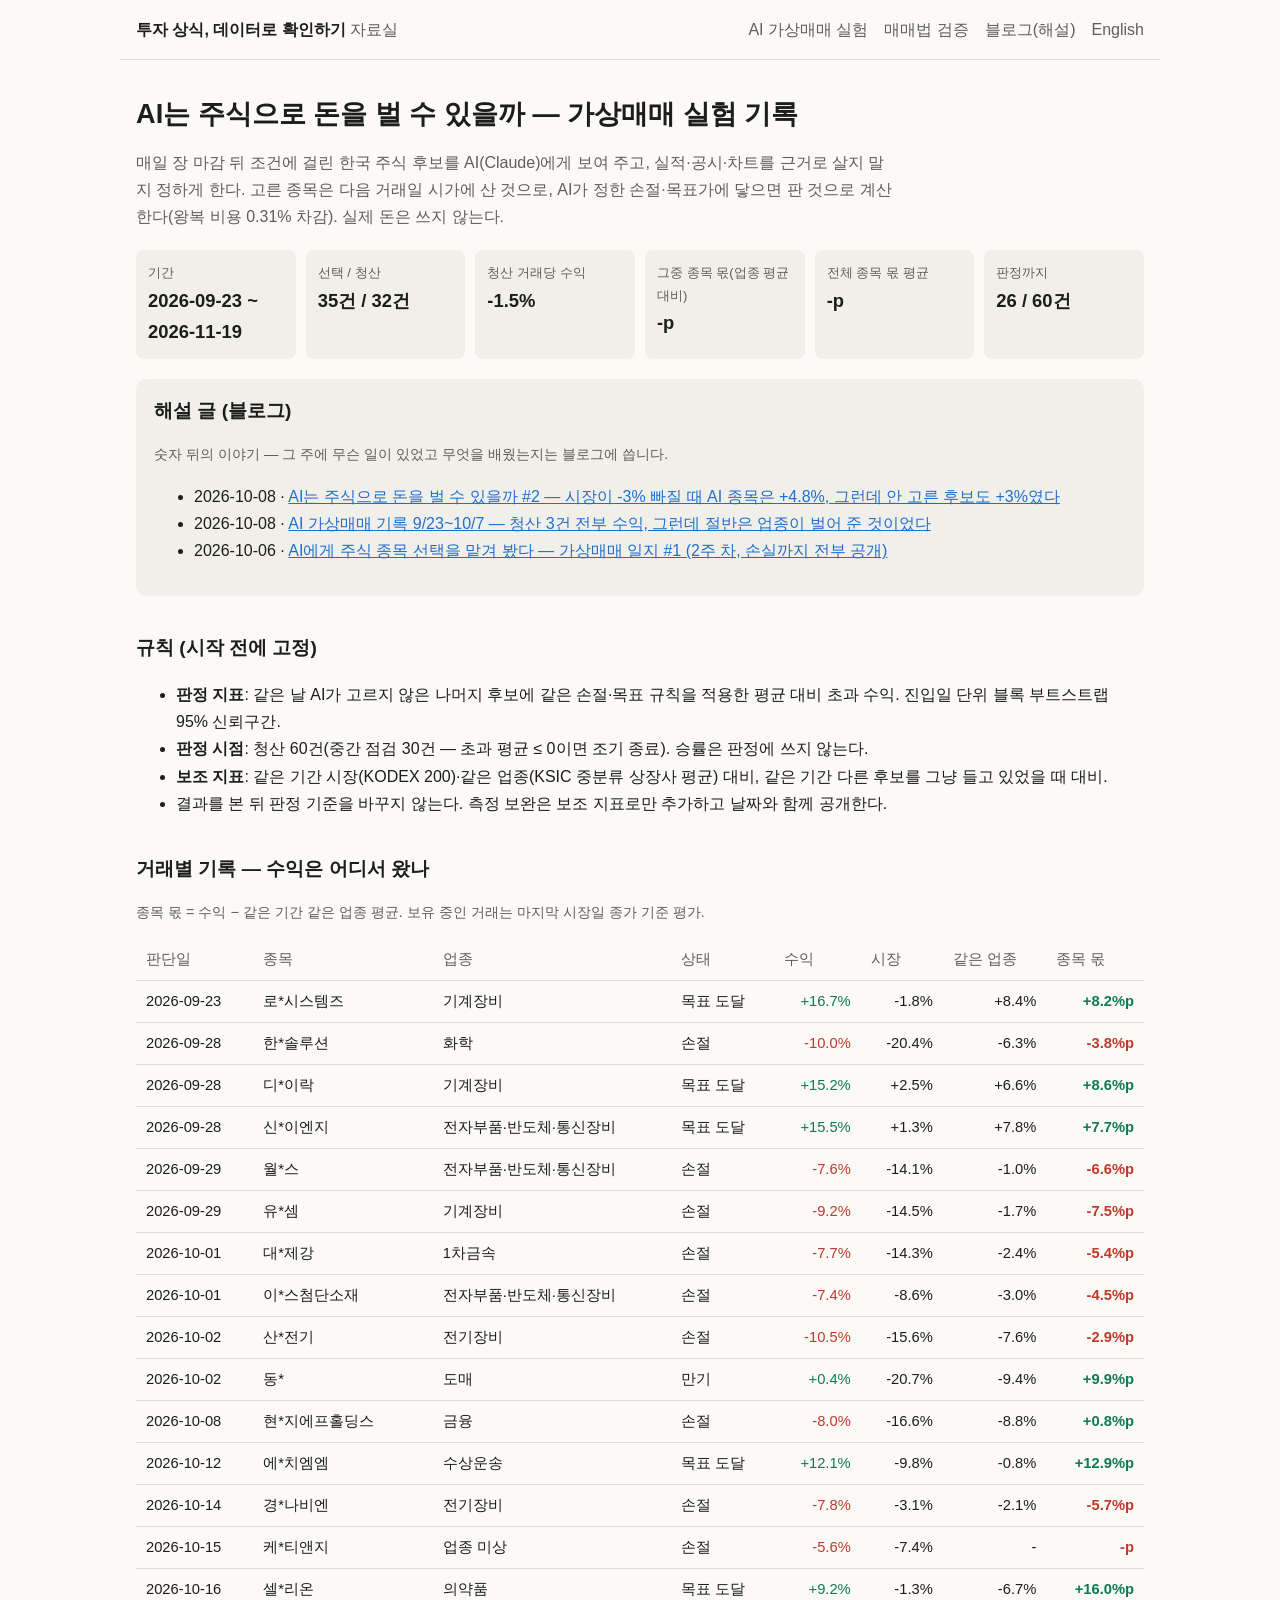
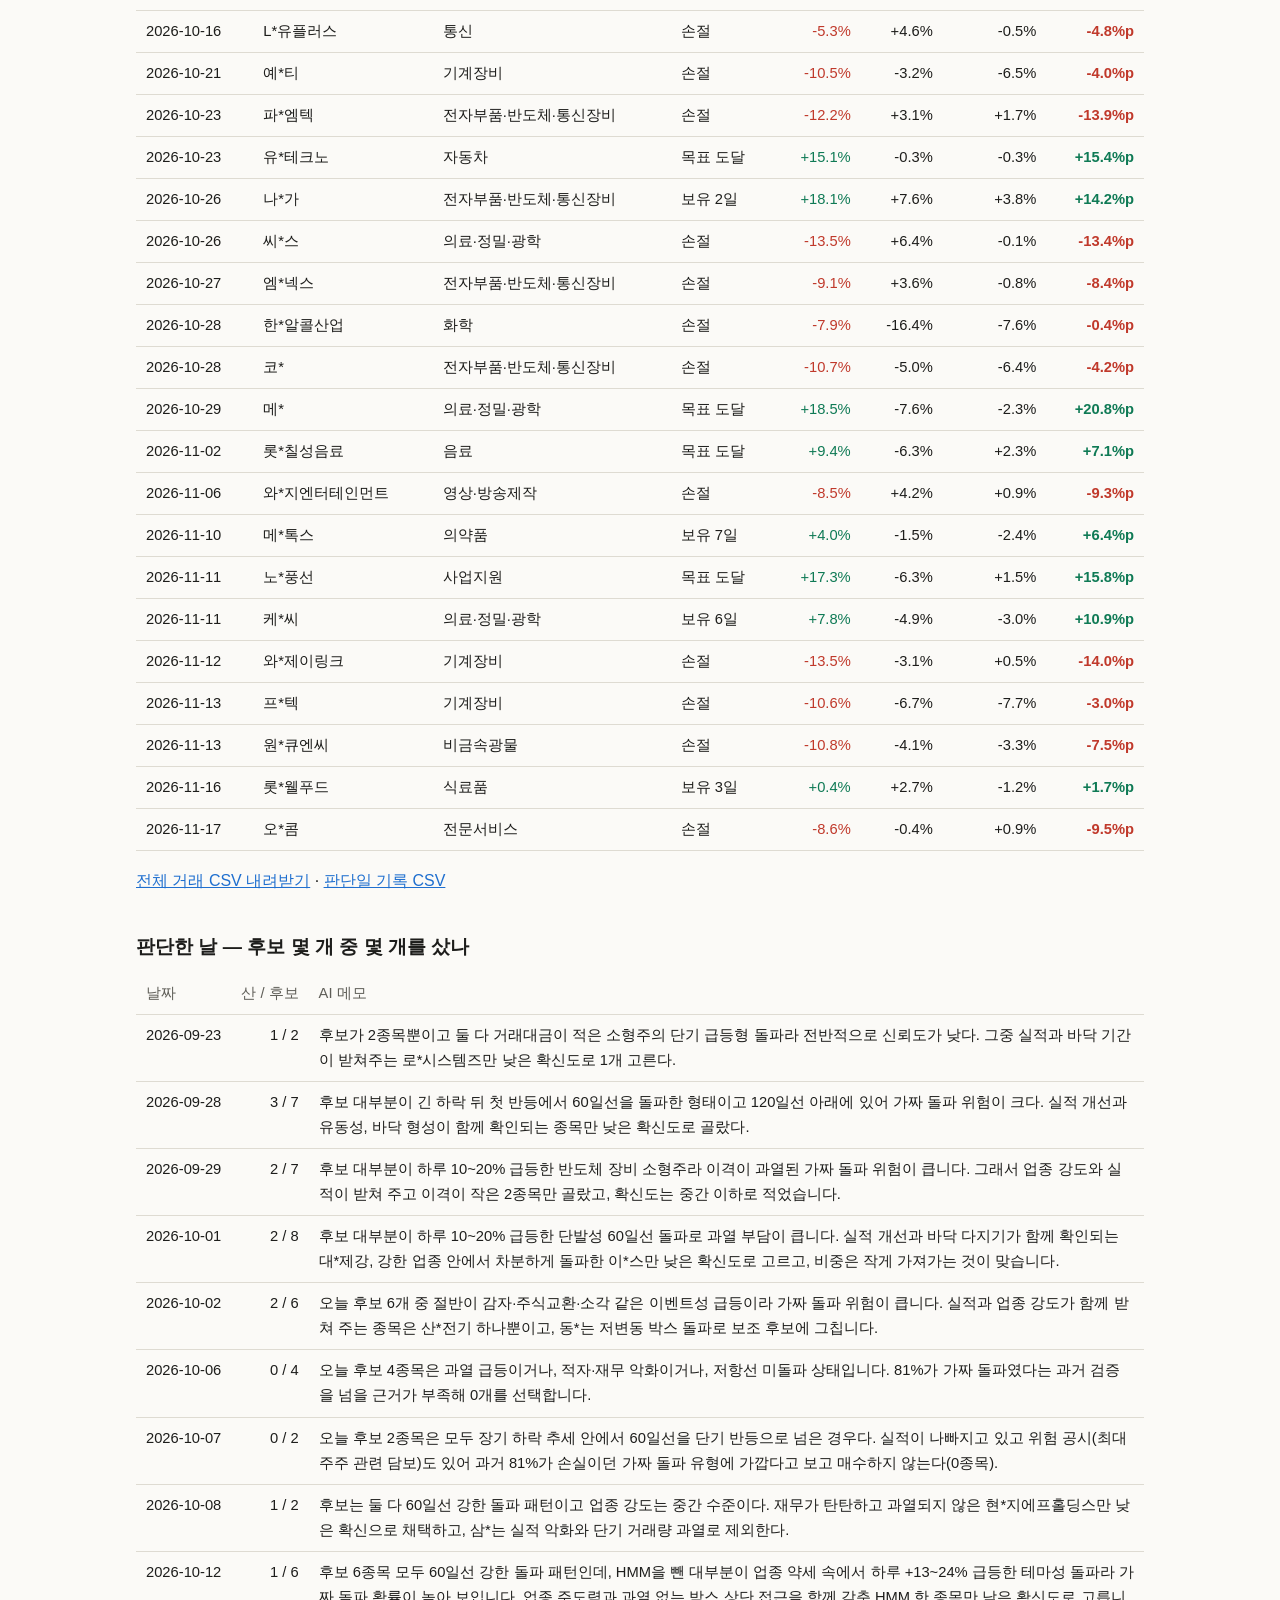
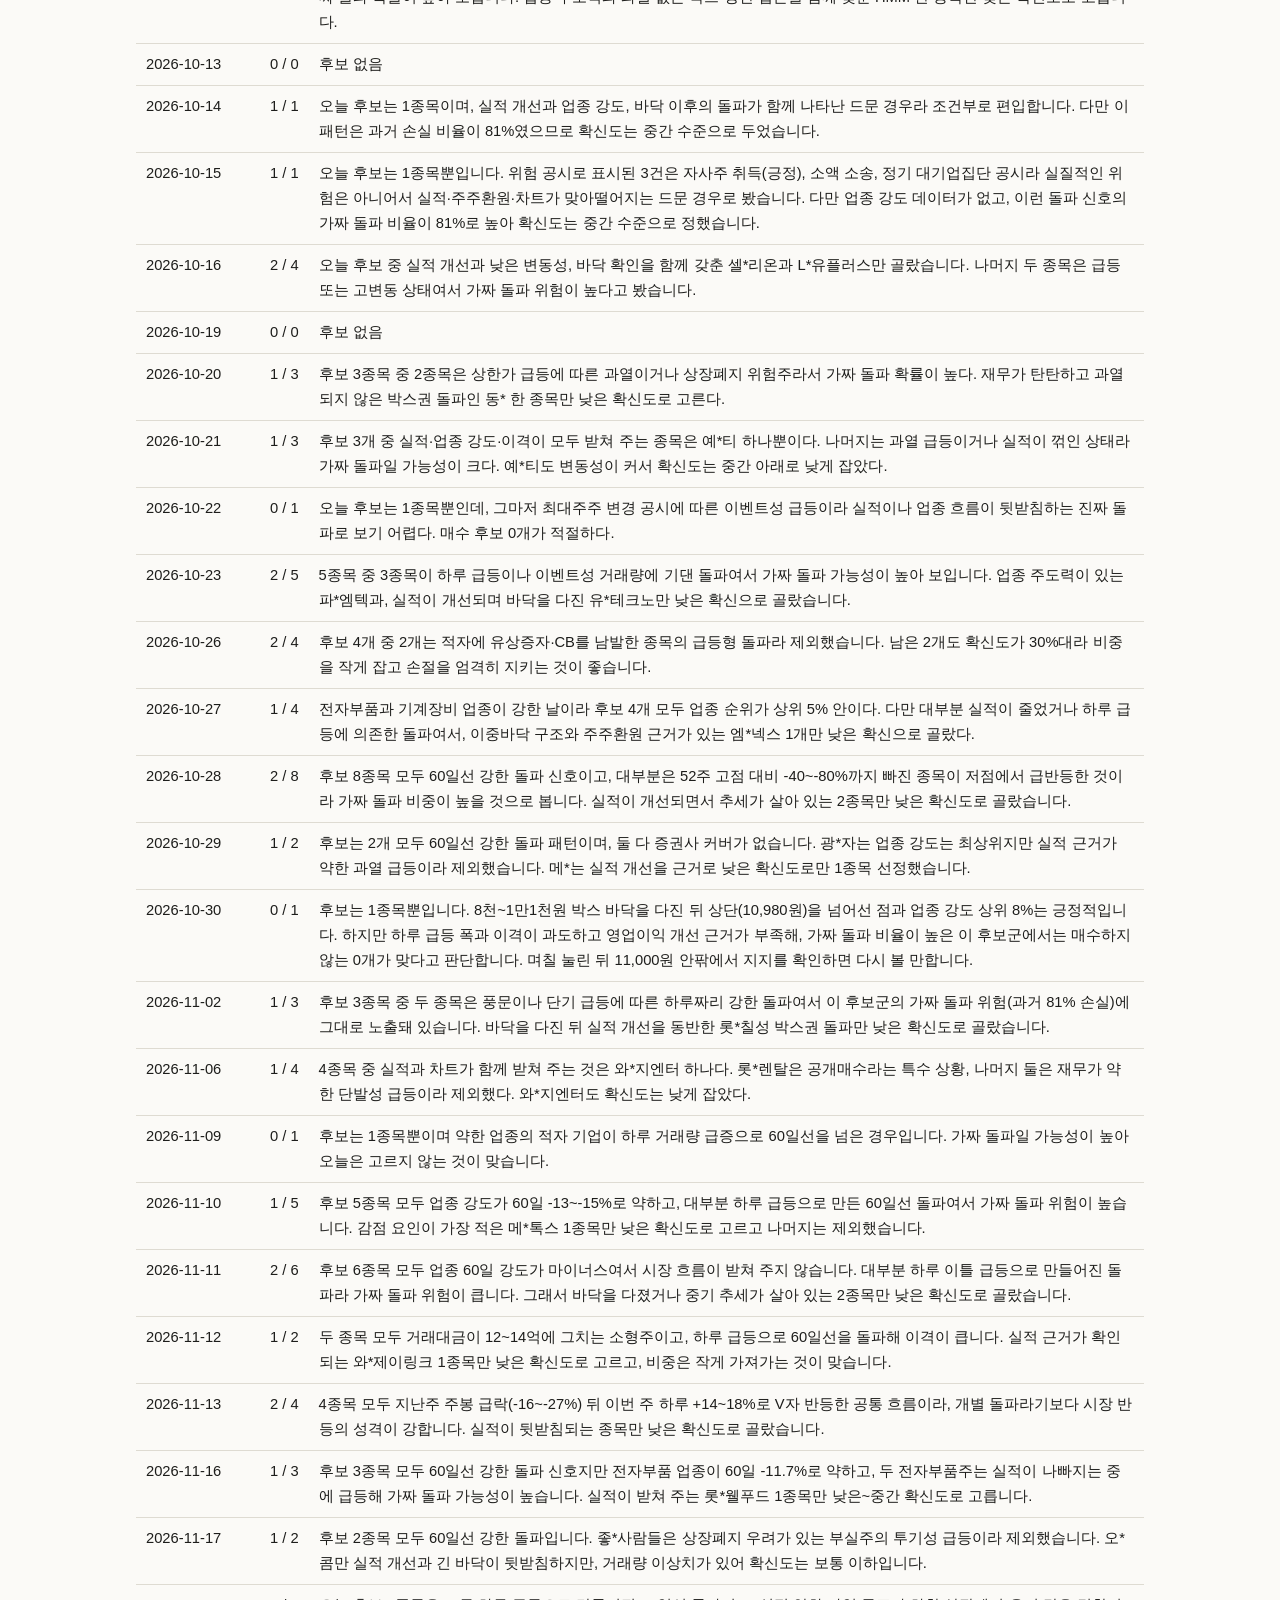
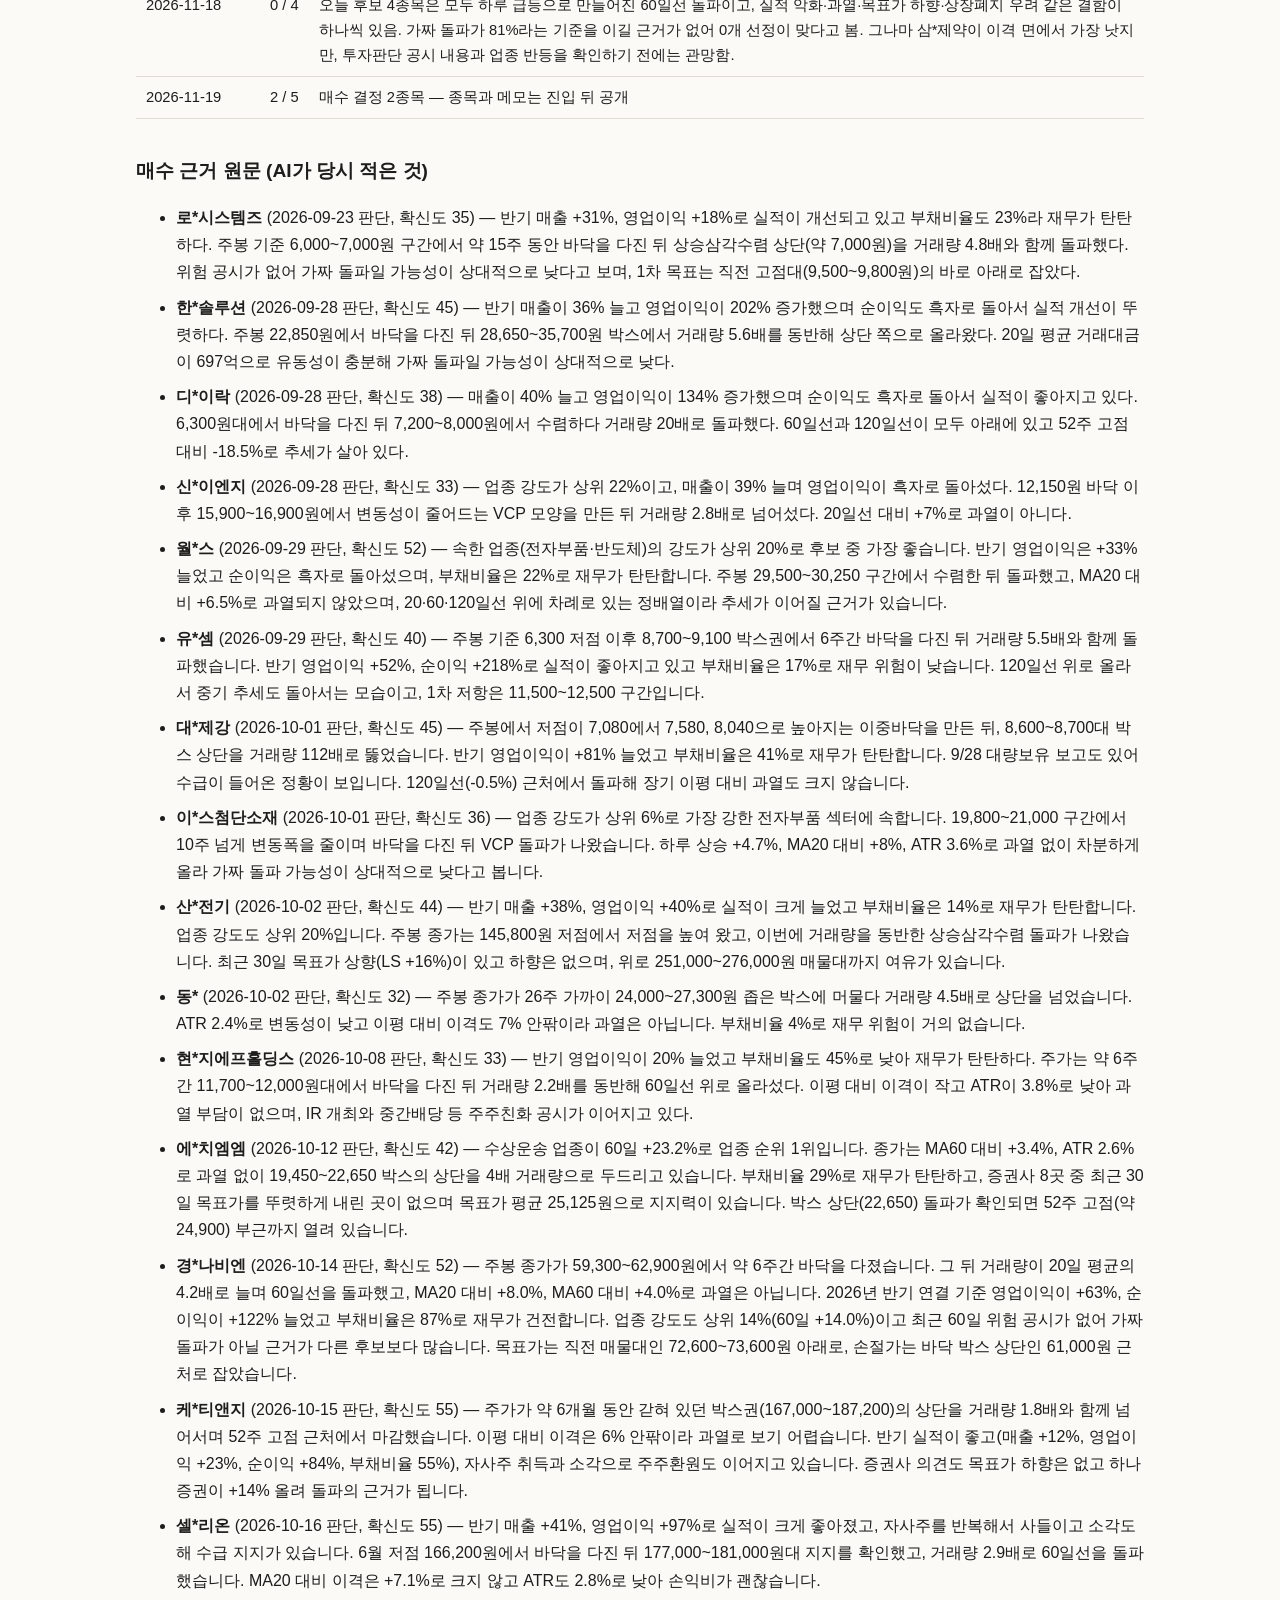
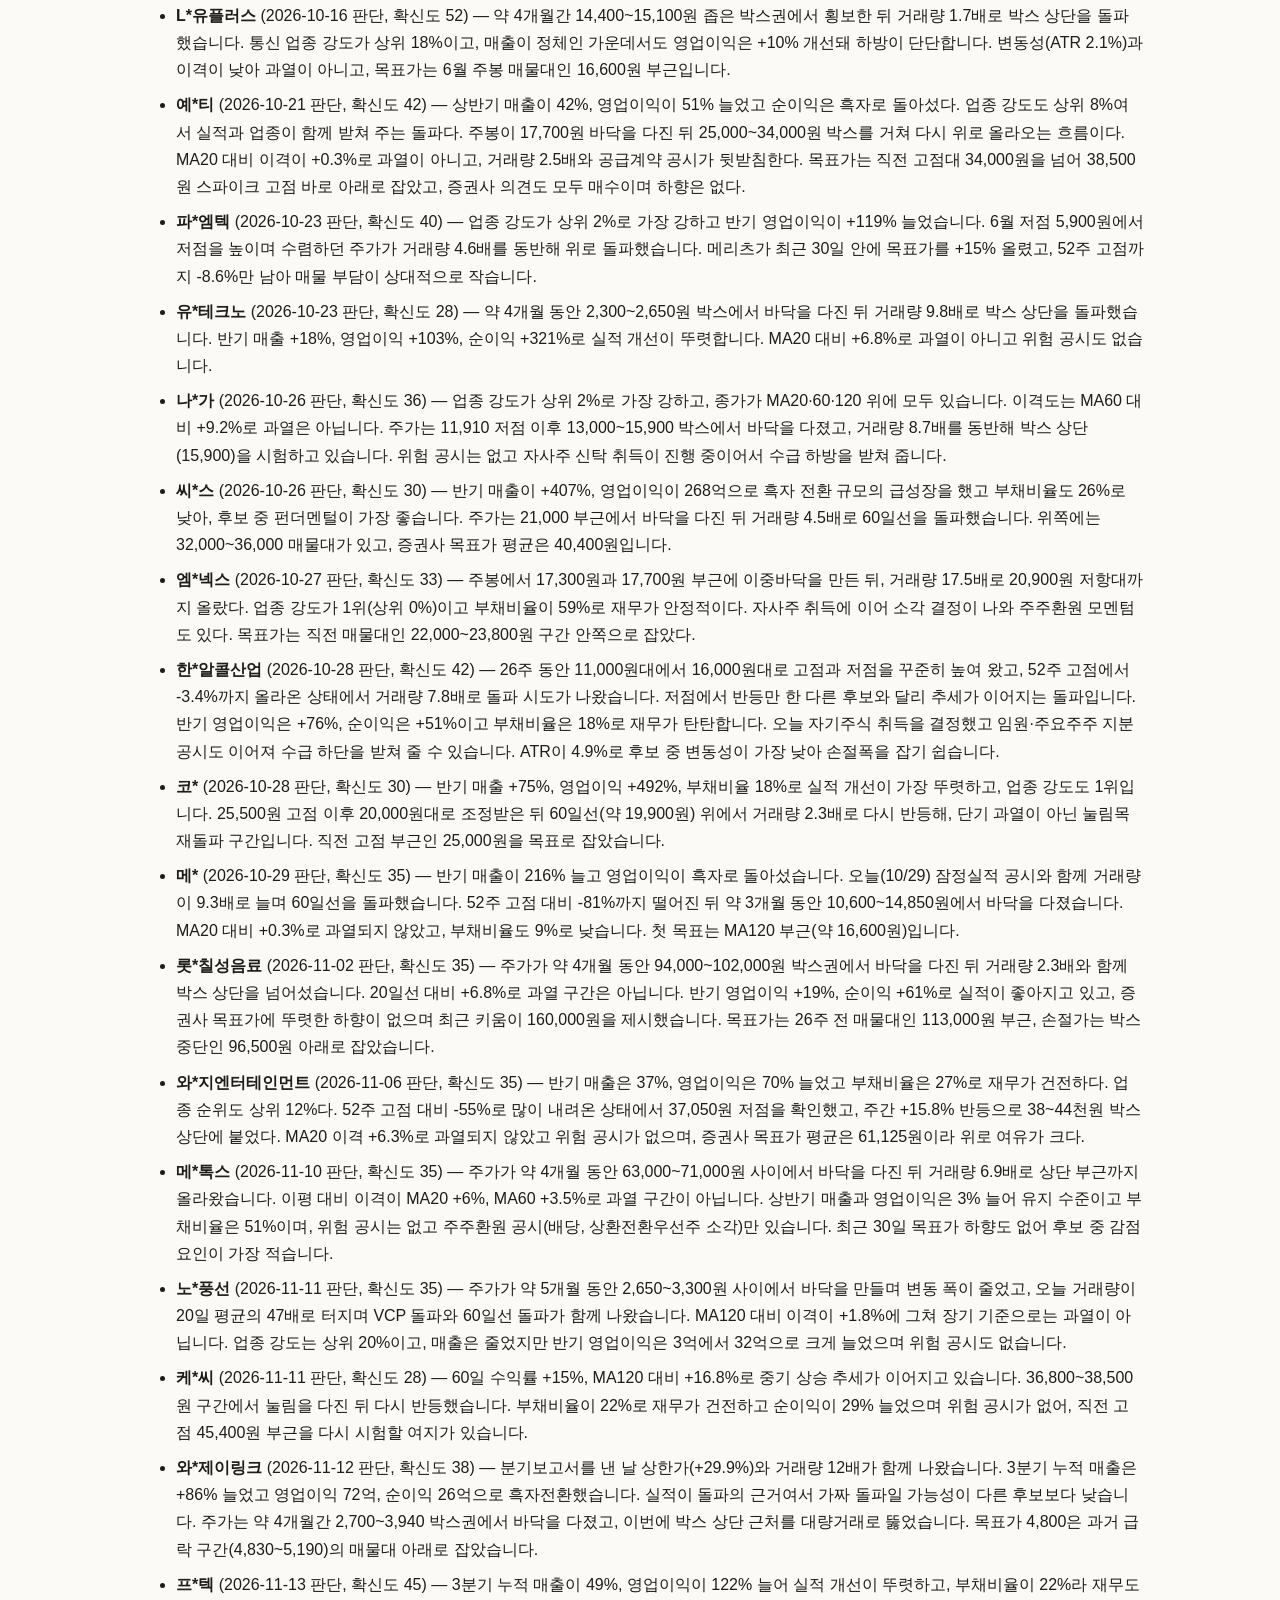
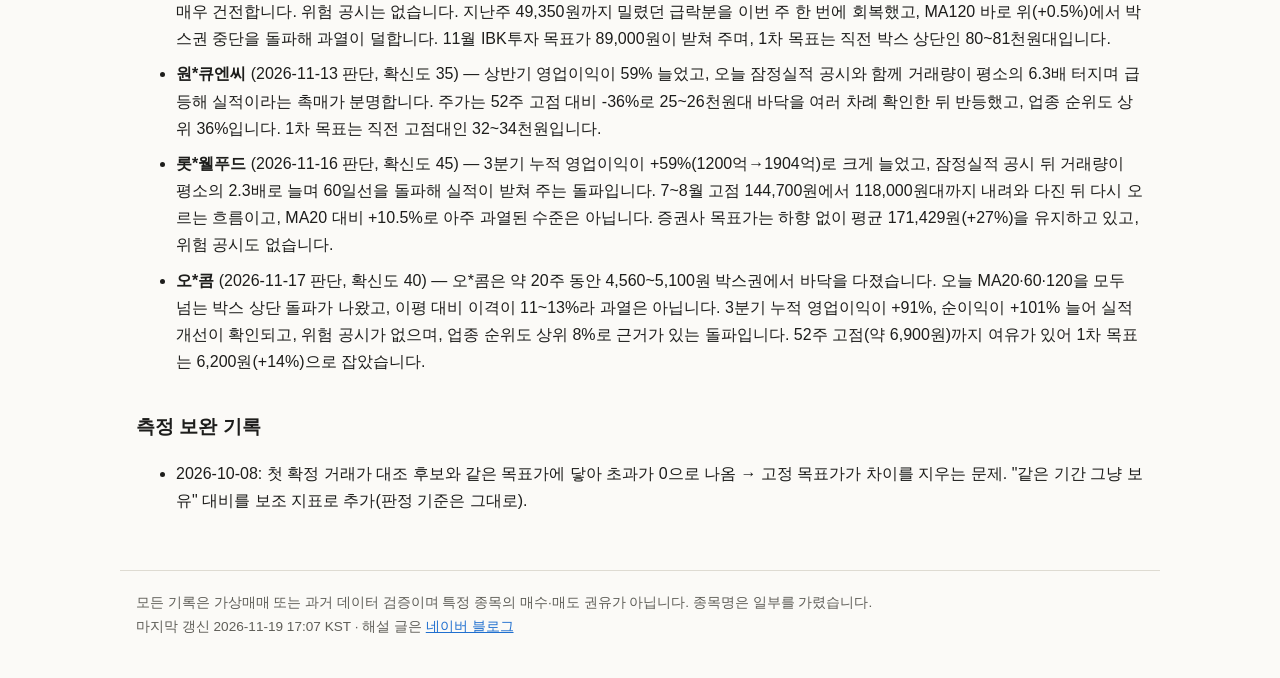
==== commit e5501196: "가상매매 기록 갱신 20261119" ====
--- a/ai-trading/index.html
+++ b/ai-trading/index.html
@@ -3,7 +3,7 @@
 <title>AI는 주식으로 돈을 벌 수 있을까 — 가상매매 실험 기록</title><meta name="description" content="AI(Claude)가 고른 한국 주식 가상매매의 전체 기록: 거래별 수익, 시장·업종 대비 분해, 판단 메모, CSV.">
 <link rel="canonical" href="https://km81jik-gif.github.io/ai-trading/">
 <link rel="alternate" type="application/rss+xml" title="투자 상식, 데이터로 확인하기 — 자료실" href="../feed.xml">
-<link rel="stylesheet" href="../style.css"><meta name="naver-site-verification" content="d9a3ba7bd224a177e4da610c9eb335765c6d03b2" /><script type="application/ld+json">{"@context": "https://schema.org", "@type": "Dataset", "name": "AI(Claude) 한국 주식 가상매매 실험 기록", "description": "AI가 고른 한국 주식의 가상매매 기록과 시장·업종 대비 수익 분해. 사전 고정 규칙, 청산 60건에서 판정.", "url": "https://km81jik-gif.github.io/ai-trading/", "inLanguage": "ko", "dateModified": "2026-11-18", "temporalCoverage": "2026-09-23/2026-11-18", "isAccessibleForFree": true, "distribution": [{"@type": "DataDownload", "encodingFormat": "text/csv", "contentUrl": "https://km81jik-gif.github.io/data/ai_trades.csv"}]}</script></head><body>
+<link rel="stylesheet" href="../style.css"><meta name="naver-site-verification" content="d9a3ba7bd224a177e4da610c9eb335765c6d03b2" /><script type="application/ld+json">{"@context": "https://schema.org", "@type": "Dataset", "name": "AI(Claude) 한국 주식 가상매매 실험 기록", "description": "AI가 고른 한국 주식의 가상매매 기록과 시장·업종 대비 수익 분해. 사전 고정 규칙, 청산 60건에서 판정.", "url": "https://km81jik-gif.github.io/ai-trading/", "inLanguage": "ko", "dateModified": "2026-11-19", "temporalCoverage": "2026-09-23/2026-11-19", "isAccessibleForFree": true, "distribution": [{"@type": "DataDownload", "encodingFormat": "text/csv", "contentUrl": "https://km81jik-gif.github.io/data/ai_trades.csv"}]}</script></head><body>
 <header><a class="brand" href="../index.html">투자 상식, 데이터로 확인하기 <span>자료실</span></a>
 <nav><a href="../ai-trading/index.html">AI 가상매매 실험</a><a href="../methods/index.html">매매법 검증</a><a href="https://blog.naver.com/km81jik">블로그(해설)</a><a href="https://mythvsdata.blogspot.com/" hreflang="en">English</a></nav></header>
 <main>
@@ -11,12 +11,12 @@
 <p class="lead">매일 장 마감 뒤 조건에 걸린 한국 주식 후보를 AI(Claude)에게 보여 주고, 실적·공시·차트를 근거로 살지 말지 정하게 한다.
 고른 종목은 다음 거래일 시가에 산 것으로, AI가 정한 손절·목표가에 닿으면 판 것으로 계산한다(왕복 비용 0.31% 차감). 실제 돈은 쓰지 않는다.</p>
 <div class="kpis">
-<div><span>기간</span><b>2026-09-23 ~ 2026-11-18</b></div>
+<div><span>기간</span><b>2026-09-23 ~ 2026-11-19</b></div>
 <div><span>선택 / 청산</span><b>35건 / 32건</b></div>
 <div><span>청산 거래당 수익</span><b>-1.5%</b></div>
 <div><span>그중 종목 몫(업종 평균 대비)</span><b>-p</b></div>
 <div><span>전체 종목 몫 평균</span><b>-p</b></div>
-<div><span>판정까지</span><b>25 / 60건</b></div></div>
+<div><span>판정까지</span><b>26 / 60건</b></div></div>
 
 <section class="card"><h2>해설 글 (블로그)</h2><p class="note">숫자 뒤의 이야기 — 그 주에 무슨 일이 있었고 무엇을 배웠는지는 블로그에 씁니다.</p><ul><li>2026-10-08 · <a href="https://blog.naver.com/km81jik/224435432522">AI는 주식으로 돈을 벌 수 있을까 #2 — 시장이 -3% 빠질 때 AI 종목은 +4.8%, 그런데 안 고른 후보도 +3%였다</a></li><li>2026-10-08 · <a href="https://blog.naver.com/km81jik/224434987210">AI 가상매매 기록 9/23~10/7 — 청산 3건 전부 수익, 그런데 절반은 업종이 벌어 준 것이었다</a></li><li>2026-10-06 · <a href="https://blog.naver.com/km81jik/224432937320">AI에게 주식 종목 선택을 맡겨 봤다 — 가상매매 일지 #1 (2주 차, 손실까지 전부 공개)</a></li></ul></section>
 <h2>규칙 (시작 전에 고정)</h2>
@@ -109,15 +109,15 @@
 <td>손절</td>
 <td class="n neg">-8.5%</td><td class="n">+4.2%</td><td class="n">+0.9%</td>
 <td class="n neg"><b>-9.3%p</b></td></tr><tr><td>2026-11-10</td><td>메*톡스</td><td>의약품</td>
+<td>보유 7일</td>
+<td class="n pos">+4.0%</td><td class="n">-1.5%</td><td class="n">-2.4%</td>
+<td class="n pos"><b>+6.4%p</b></td></tr><tr><td>2026-11-11</td><td>노*풍선</td><td>사업지원</td>
+<td>목표 도달</td>
+<td class="n pos">+17.3%</td><td class="n">-6.3%</td><td class="n">+1.5%</td>
+<td class="n pos"><b>+15.8%p</b></td></tr><tr><td>2026-11-11</td><td>케*씨</td><td>의료·정밀·광학</td>
 <td>보유 6일</td>
-<td class="n neg">-2.3%</td><td class="n">-3.0%</td><td class="n">-4.0%</td>
-<td class="n pos"><b>+1.7%p</b></td></tr><tr><td>2026-11-11</td><td>노*풍선</td><td>사업지원</td>
-<td>목표 도달</td>
-<td class="n pos">+17.3%</td><td class="n">-6.3%</td><td class="n">+2.2%</td>
-<td class="n pos"><b>+15.1%p</b></td></tr><tr><td>2026-11-11</td><td>케*씨</td><td>의료·정밀·광학</td>
-<td>보유 5일</td>
-<td class="n pos">+4.3%</td><td class="n">-6.3%</td><td class="n">-4.8%</td>
-<td class="n pos"><b>+9.1%p</b></td></tr><tr><td>2026-11-12</td><td>와*제이링크</td><td>기계장비</td>
+<td class="n pos">+7.8%</td><td class="n">-4.9%</td><td class="n">-3.0%</td>
+<td class="n pos"><b>+10.9%p</b></td></tr><tr><td>2026-11-12</td><td>와*제이링크</td><td>기계장비</td>
 <td>손절</td>
 <td class="n neg">-13.5%</td><td class="n">-3.1%</td><td class="n">+0.5%</td>
 <td class="n neg"><b>-14.0%p</b></td></tr><tr><td>2026-11-13</td><td>프*텍</td><td>기계장비</td>
@@ -127,16 +127,16 @@
 <td>손절</td>
 <td class="n neg">-10.8%</td><td class="n">-4.1%</td><td class="n">-3.3%</td>
 <td class="n neg"><b>-7.5%p</b></td></tr><tr><td>2026-11-16</td><td>롯*웰푸드</td><td>식료품</td>
-<td>보유 2일</td>
-<td class="n neg">-0.5%</td><td class="n">+1.1%</td><td class="n">-1.4%</td>
-<td class="n pos"><b>+0.9%p</b></td></tr><tr><td>2026-11-17</td><td>오*콤</td><td>전문서비스</td>
+<td>보유 3일</td>
+<td class="n pos">+0.4%</td><td class="n">+2.7%</td><td class="n">-1.2%</td>
+<td class="n pos"><b>+1.7%p</b></td></tr><tr><td>2026-11-17</td><td>오*콤</td><td>전문서비스</td>
 <td>손절</td>
-<td class="n neg">-8.6%</td><td class="n">-0.4%</td><td class="n">+1.0%</td>
-<td class="n neg"><b>-9.6%p</b></td></tr></tbody></table></div>
+<td class="n neg">-8.6%</td><td class="n">-0.4%</td><td class="n">+0.9%</td>
+<td class="n neg"><b>-9.5%p</b></td></tr></tbody></table></div>
 <p><a href="../data/ai_trades.csv">전체 거래 CSV 내려받기</a> · <a href="../data/ai_decisions.csv">판단일 기록 CSV</a></p>
 
 <h2>판단한 날 — 후보 몇 개 중 몇 개를 샀나</h2>
-<div class="tw"><table><thead><tr><th>날짜</th><th>산 / 후보</th><th>AI 메모</th></tr></thead><tbody><tr><td>2026-09-23</td><td class="n">1 / 2</td><td>후보가 2종목뿐이고 둘 다 거래대금이 적은 소형주의 단기 급등형 돌파라 전반적으로 신뢰도가 낮다. 그중 실적과 바닥 기간이 받쳐주는 로*시스템즈만 낮은 확신도로 1개 고른다.</td></tr><tr><td>2026-09-28</td><td class="n">3 / 7</td><td>후보 대부분이 긴 하락 뒤 첫 반등에서 60일선을 돌파한 형태이고 120일선 아래에 있어 가짜 돌파 위험이 크다. 실적 개선과 유동성, 바닥 형성이 함께 확인되는 종목만 낮은 확신도로 골랐다.</td></tr><tr><td>2026-09-29</td><td class="n">2 / 7</td><td>후보 대부분이 하루 10~20% 급등한 반도체 장비 소형주라 이격이 과열된 가짜 돌파 위험이 큽니다. 그래서 업종 강도와 실적이 받쳐 주고 이격이 작은 2종목만 골랐고, 확신도는 중간 이하로 적었습니다.</td></tr><tr><td>2026-10-01</td><td class="n">2 / 8</td><td>후보 대부분이 하루 10~20% 급등한 단발성 60일선 돌파로 과열 부담이 큽니다. 실적 개선과 바닥 다지기가 함께 확인되는 대*제강, 강한 업종 안에서 차분하게 돌파한 이*스만 낮은 확신도로 고르고, 비중은 작게 가져가는 것이 맞습니다.</td></tr><tr><td>2026-10-02</td><td class="n">2 / 6</td><td>오늘 후보 6개 중 절반이 감자·주식교환·소각 같은 이벤트성 급등이라 가짜 돌파 위험이 큽니다. 실적과 업종 강도가 함께 받쳐 주는 종목은 산*전기 하나뿐이고, 동*는 저변동 박스 돌파로 보조 후보에 그칩니다.</td></tr><tr><td>2026-10-06</td><td class="n">0 / 4</td><td>오늘 후보 4종목은 과열 급등이거나, 적자·재무 악화이거나, 저항선 미돌파 상태입니다. 81%가 가짜 돌파였다는 과거 검증을 넘을 근거가 부족해 0개를 선택합니다.</td></tr><tr><td>2026-10-07</td><td class="n">0 / 2</td><td>오늘 후보 2종목은 모두 장기 하락 추세 안에서 60일선을 단기 반등으로 넘은 경우다. 실적이 나빠지고 있고 위험 공시(최대주주 관련 담보)도 있어 과거 81%가 손실이던 가짜 돌파 유형에 가깝다고 보고 매수하지 않는다(0종목).</td></tr><tr><td>2026-10-08</td><td class="n">1 / 2</td><td>후보는 둘 다 60일선 강한 돌파 패턴이고 업종 강도는 중간 수준이다. 재무가 탄탄하고 과열되지 않은 현*지에프홀딩스만 낮은 확신으로 채택하고, 삼*는 실적 악화와 단기 거래량 과열로 제외한다.</td></tr><tr><td>2026-10-12</td><td class="n">1 / 6</td><td>후보 6종목 모두 60일선 강한 돌파 패턴인데, HMM을 뺀 대부분이 업종 약세 속에서 하루 +13~24% 급등한 테마성 돌파라 가짜 돌파 확률이 높아 보입니다. 업종 주도력과 과열 없는 박스 상단 접근을 함께 갖춘 HMM 한 종목만 낮은 확신도로 고릅니다.</td></tr><tr><td>2026-10-13</td><td class="n">0 / 0</td><td>후보 없음</td></tr><tr><td>2026-10-14</td><td class="n">1 / 1</td><td>오늘 후보는 1종목이며, 실적 개선과 업종 강도, 바닥 이후의 돌파가 함께 나타난 드문 경우라 조건부로 편입합니다. 다만 이 패턴은 과거 손실 비율이 81%였으므로 확신도는 중간 수준으로 두었습니다.</td></tr><tr><td>2026-10-15</td><td class="n">1 / 1</td><td>오늘 후보는 1종목뿐입니다. 위험 공시로 표시된 3건은 자사주 취득(긍정), 소액 소송, 정기 대기업집단 공시라 실질적인 위험은 아니어서 실적·주주환원·차트가 맞아떨어지는 드문 경우로 봤습니다. 다만 업종 강도 데이터가 없고, 이런 돌파 신호의 가짜 돌파 비율이 81%로 높아 확신도는 중간 수준으로 정했습니다.</td></tr><tr><td>2026-10-16</td><td class="n">2 / 4</td><td>오늘 후보 중 실적 개선과 낮은 변동성, 바닥 확인을 함께 갖춘 셀*리온과 L*유플러스만 골랐습니다. 나머지 두 종목은 급등 또는 고변동 상태여서 가짜 돌파 위험이 높다고 봤습니다.</td></tr><tr><td>2026-10-19</td><td class="n">0 / 0</td><td>후보 없음</td></tr><tr><td>2026-10-20</td><td class="n">1 / 3</td><td>후보 3종목 중 2종목은 상한가 급등에 따른 과열이거나 상장폐지 위험주라서 가짜 돌파 확률이 높다. 재무가 탄탄하고 과열되지 않은 박스권 돌파인 동* 한 종목만 낮은 확신도로 고른다.</td></tr><tr><td>2026-10-21</td><td class="n">1 / 3</td><td>후보 3개 중 실적·업종 강도·이격이 모두 받쳐 주는 종목은 예*티 하나뿐이다. 나머지는 과열 급등이거나 실적이 꺾인 상태라 가짜 돌파일 가능성이 크다. 예*티도 변동성이 커서 확신도는 중간 아래로 낮게 잡았다.</td></tr><tr><td>2026-10-22</td><td class="n">0 / 1</td><td>오늘 후보는 1종목뿐인데, 그마저 최대주주 변경 공시에 따른 이벤트성 급등이라 실적이나 업종 흐름이 뒷받침하는 진짜 돌파로 보기 어렵다. 매수 후보 0개가 적절하다.</td></tr><tr><td>2026-10-23</td><td class="n">2 / 5</td><td>5종목 중 3종목이 하루 급등이나 이벤트성 거래량에 기댄 돌파여서 가짜 돌파 가능성이 높아 보입니다. 업종 주도력이 있는 파*엠텍과, 실적이 개선되며 바닥을 다진 유*테크노만 낮은 확신으로 골랐습니다.</td></tr><tr><td>2026-10-26</td><td class="n">2 / 4</td><td>후보 4개 중 2개는 적자에 유상증자·CB를 남발한 종목의 급등형 돌파라 제외했습니다. 남은 2개도 확신도가 30%대라 비중을 작게 잡고 손절을 엄격히 지키는 것이 좋습니다.</td></tr><tr><td>2026-10-27</td><td class="n">1 / 4</td><td>전자부품과 기계장비 업종이 강한 날이라 후보 4개 모두 업종 순위가 상위 5% 안이다. 다만 대부분 실적이 줄었거나 하루 급등에 의존한 돌파여서, 이중바닥 구조와 주주환원 근거가 있는 엠*넥스 1개만 낮은 확신으로 골랐다.</td></tr><tr><td>2026-10-28</td><td class="n">2 / 8</td><td>후보 8종목 모두 60일선 강한 돌파 신호이고, 대부분은 52주 고점 대비 -40~-80%까지 빠진 종목이 저점에서 급반등한 것이라 가짜 돌파 비중이 높을 것으로 봅니다. 실적이 개선되면서 추세가 살아 있는 2종목만 낮은 확신도로 골랐습니다.</td></tr><tr><td>2026-10-29</td><td class="n">1 / 2</td><td>후보는 2개 모두 60일선 강한 돌파 패턴이며, 둘 다 증권사 커버가 없습니다. 광*자는 업종 강도는 최상위지만 실적 근거가 약한 과열 급등이라 제외했습니다. 메*는 실적 개선을 근거로 낮은 확신도로만 1종목 선정했습니다.</td></tr><tr><td>2026-10-30</td><td class="n">0 / 1</td><td>후보는 1종목뿐입니다. 8천~1만1천원 박스 바닥을 다진 뒤 상단(10,980원)을 넘어선 점과 업종 강도 상위 8%는 긍정적입니다. 하지만 하루 급등 폭과 이격이 과도하고 영업이익 개선 근거가 부족해, 가짜 돌파 비율이 높은 이 후보군에서는 매수하지 않는 0개가 맞다고 판단합니다. 며칠 눌린 뒤 11,000원 안팎에서 지지를 확인하면 다시 볼 만합니다.</td></tr><tr><td>2026-11-02</td><td class="n">1 / 3</td><td>후보 3종목 중 두 종목은 풍문이나 단기 급등에 따른 하루짜리 강한 돌파여서 이 후보군의 가짜 돌파 위험(과거 81% 손실)에 그대로 노출돼 있습니다. 바닥을 다진 뒤 실적 개선을 동반한 롯*칠성 박스권 돌파만 낮은 확신도로 골랐습니다.</td></tr><tr><td>2026-11-06</td><td class="n">1 / 4</td><td>4종목 중 실적과 차트가 함께 받쳐 주는 것은 와*지엔터 하나다. 롯*렌탈은 공개매수라는 특수 상황, 나머지 둘은 재무가 약한 단발성 급등이라 제외했다. 와*지엔터도 확신도는 낮게 잡았다.</td></tr><tr><td>2026-11-09</td><td class="n">0 / 1</td><td>후보는 1종목뿐이며 약한 업종의 적자 기업이 하루 거래량 급증으로 60일선을 넘은 경우입니다. 가짜 돌파일 가능성이 높아 오늘은 고르지 않는 것이 맞습니다.</td></tr><tr><td>2026-11-10</td><td class="n">1 / 5</td><td>후보 5종목 모두 업종 강도가 60일 -13~-15%로 약하고, 대부분 하루 급등으로 만든 60일선 돌파여서 가짜 돌파 위험이 높습니다. 감점 요인이 가장 적은 메*톡스 1종목만 낮은 확신도로 고르고 나머지는 제외했습니다.</td></tr><tr><td>2026-11-11</td><td class="n">2 / 6</td><td>후보 6종목 모두 업종 60일 강도가 마이너스여서 시장 흐름이 받쳐 주지 않습니다. 대부분 하루 이틀 급등으로 만들어진 돌파라 가짜 돌파 위험이 큽니다. 그래서 바닥을 다졌거나 중기 추세가 살아 있는 2종목만 낮은 확신도로 골랐습니다.</td></tr><tr><td>2026-11-12</td><td class="n">1 / 2</td><td>두 종목 모두 거래대금이 12~14억에 그치는 소형주이고, 하루 급등으로 60일선을 돌파해 이격이 큽니다. 실적 근거가 확인되는 와*제이링크 1종목만 낮은 확신도로 고르고, 비중은 작게 가져가는 것이 맞습니다.</td></tr><tr><td>2026-11-13</td><td class="n">2 / 4</td><td>4종목 모두 지난주 주봉 급락(-16~-27%) 뒤 이번 주 하루 +14~18%로 V자 반등한 공통 흐름이라, 개별 돌파라기보다 시장 반등의 성격이 강합니다. 실적이 뒷받침되는 종목만 낮은 확신도로 골랐습니다.</td></tr><tr><td>2026-11-16</td><td class="n">1 / 3</td><td>후보 3종목 모두 60일선 강한 돌파 신호지만 전자부품 업종이 60일 -11.7%로 약하고, 두 전자부품주는 실적이 나빠지는 중에 급등해 가짜 돌파 가능성이 높습니다. 실적이 받쳐 주는 롯*웰푸드 1종목만 낮은~중간 확신도로 고릅니다.</td></tr><tr><td>2026-11-17</td><td class="n">1 / 2</td><td>후보 2종목 모두 60일선 강한 돌파입니다. 좋*사람들은 상장폐지 우려가 있는 부실주의 투기성 급등이라 제외했습니다. 오*콤만 실적 개선과 긴 바닥이 뒷받침하지만, 거래량 이상치가 있어 확신도는 보통 이하입니다.</td></tr><tr><td>2026-11-18</td><td class="n">0 / 4</td><td>오늘 후보 4종목은 모두 하루 급등으로 만들어진 60일선 돌파이고, 실적 악화·과열·목표가 하향·상장폐지 우려 같은 결함이 하나씩 있음. 가짜 돌파가 81%라는 기준을 이길 근거가 없어 0개 선정이 맞다고 봄. 그나마 삼*제약이 이격 면에서 가장 낫지만, 투자판단 공시 내용과 업종 반등을 확인하기 전에는 관망함.</td></tr></tbody></table></div>
+<div class="tw"><table><thead><tr><th>날짜</th><th>산 / 후보</th><th>AI 메모</th></tr></thead><tbody><tr><td>2026-09-23</td><td class="n">1 / 2</td><td>후보가 2종목뿐이고 둘 다 거래대금이 적은 소형주의 단기 급등형 돌파라 전반적으로 신뢰도가 낮다. 그중 실적과 바닥 기간이 받쳐주는 로*시스템즈만 낮은 확신도로 1개 고른다.</td></tr><tr><td>2026-09-28</td><td class="n">3 / 7</td><td>후보 대부분이 긴 하락 뒤 첫 반등에서 60일선을 돌파한 형태이고 120일선 아래에 있어 가짜 돌파 위험이 크다. 실적 개선과 유동성, 바닥 형성이 함께 확인되는 종목만 낮은 확신도로 골랐다.</td></tr><tr><td>2026-09-29</td><td class="n">2 / 7</td><td>후보 대부분이 하루 10~20% 급등한 반도체 장비 소형주라 이격이 과열된 가짜 돌파 위험이 큽니다. 그래서 업종 강도와 실적이 받쳐 주고 이격이 작은 2종목만 골랐고, 확신도는 중간 이하로 적었습니다.</td></tr><tr><td>2026-10-01</td><td class="n">2 / 8</td><td>후보 대부분이 하루 10~20% 급등한 단발성 60일선 돌파로 과열 부담이 큽니다. 실적 개선과 바닥 다지기가 함께 확인되는 대*제강, 강한 업종 안에서 차분하게 돌파한 이*스만 낮은 확신도로 고르고, 비중은 작게 가져가는 것이 맞습니다.</td></tr><tr><td>2026-10-02</td><td class="n">2 / 6</td><td>오늘 후보 6개 중 절반이 감자·주식교환·소각 같은 이벤트성 급등이라 가짜 돌파 위험이 큽니다. 실적과 업종 강도가 함께 받쳐 주는 종목은 산*전기 하나뿐이고, 동*는 저변동 박스 돌파로 보조 후보에 그칩니다.</td></tr><tr><td>2026-10-06</td><td class="n">0 / 4</td><td>오늘 후보 4종목은 과열 급등이거나, 적자·재무 악화이거나, 저항선 미돌파 상태입니다. 81%가 가짜 돌파였다는 과거 검증을 넘을 근거가 부족해 0개를 선택합니다.</td></tr><tr><td>2026-10-07</td><td class="n">0 / 2</td><td>오늘 후보 2종목은 모두 장기 하락 추세 안에서 60일선을 단기 반등으로 넘은 경우다. 실적이 나빠지고 있고 위험 공시(최대주주 관련 담보)도 있어 과거 81%가 손실이던 가짜 돌파 유형에 가깝다고 보고 매수하지 않는다(0종목).</td></tr><tr><td>2026-10-08</td><td class="n">1 / 2</td><td>후보는 둘 다 60일선 강한 돌파 패턴이고 업종 강도는 중간 수준이다. 재무가 탄탄하고 과열되지 않은 현*지에프홀딩스만 낮은 확신으로 채택하고, 삼*는 실적 악화와 단기 거래량 과열로 제외한다.</td></tr><tr><td>2026-10-12</td><td class="n">1 / 6</td><td>후보 6종목 모두 60일선 강한 돌파 패턴인데, HMM을 뺀 대부분이 업종 약세 속에서 하루 +13~24% 급등한 테마성 돌파라 가짜 돌파 확률이 높아 보입니다. 업종 주도력과 과열 없는 박스 상단 접근을 함께 갖춘 HMM 한 종목만 낮은 확신도로 고릅니다.</td></tr><tr><td>2026-10-13</td><td class="n">0 / 0</td><td>후보 없음</td></tr><tr><td>2026-10-14</td><td class="n">1 / 1</td><td>오늘 후보는 1종목이며, 실적 개선과 업종 강도, 바닥 이후의 돌파가 함께 나타난 드문 경우라 조건부로 편입합니다. 다만 이 패턴은 과거 손실 비율이 81%였으므로 확신도는 중간 수준으로 두었습니다.</td></tr><tr><td>2026-10-15</td><td class="n">1 / 1</td><td>오늘 후보는 1종목뿐입니다. 위험 공시로 표시된 3건은 자사주 취득(긍정), 소액 소송, 정기 대기업집단 공시라 실질적인 위험은 아니어서 실적·주주환원·차트가 맞아떨어지는 드문 경우로 봤습니다. 다만 업종 강도 데이터가 없고, 이런 돌파 신호의 가짜 돌파 비율이 81%로 높아 확신도는 중간 수준으로 정했습니다.</td></tr><tr><td>2026-10-16</td><td class="n">2 / 4</td><td>오늘 후보 중 실적 개선과 낮은 변동성, 바닥 확인을 함께 갖춘 셀*리온과 L*유플러스만 골랐습니다. 나머지 두 종목은 급등 또는 고변동 상태여서 가짜 돌파 위험이 높다고 봤습니다.</td></tr><tr><td>2026-10-19</td><td class="n">0 / 0</td><td>후보 없음</td></tr><tr><td>2026-10-20</td><td class="n">1 / 3</td><td>후보 3종목 중 2종목은 상한가 급등에 따른 과열이거나 상장폐지 위험주라서 가짜 돌파 확률이 높다. 재무가 탄탄하고 과열되지 않은 박스권 돌파인 동* 한 종목만 낮은 확신도로 고른다.</td></tr><tr><td>2026-10-21</td><td class="n">1 / 3</td><td>후보 3개 중 실적·업종 강도·이격이 모두 받쳐 주는 종목은 예*티 하나뿐이다. 나머지는 과열 급등이거나 실적이 꺾인 상태라 가짜 돌파일 가능성이 크다. 예*티도 변동성이 커서 확신도는 중간 아래로 낮게 잡았다.</td></tr><tr><td>2026-10-22</td><td class="n">0 / 1</td><td>오늘 후보는 1종목뿐인데, 그마저 최대주주 변경 공시에 따른 이벤트성 급등이라 실적이나 업종 흐름이 뒷받침하는 진짜 돌파로 보기 어렵다. 매수 후보 0개가 적절하다.</td></tr><tr><td>2026-10-23</td><td class="n">2 / 5</td><td>5종목 중 3종목이 하루 급등이나 이벤트성 거래량에 기댄 돌파여서 가짜 돌파 가능성이 높아 보입니다. 업종 주도력이 있는 파*엠텍과, 실적이 개선되며 바닥을 다진 유*테크노만 낮은 확신으로 골랐습니다.</td></tr><tr><td>2026-10-26</td><td class="n">2 / 4</td><td>후보 4개 중 2개는 적자에 유상증자·CB를 남발한 종목의 급등형 돌파라 제외했습니다. 남은 2개도 확신도가 30%대라 비중을 작게 잡고 손절을 엄격히 지키는 것이 좋습니다.</td></tr><tr><td>2026-10-27</td><td class="n">1 / 4</td><td>전자부품과 기계장비 업종이 강한 날이라 후보 4개 모두 업종 순위가 상위 5% 안이다. 다만 대부분 실적이 줄었거나 하루 급등에 의존한 돌파여서, 이중바닥 구조와 주주환원 근거가 있는 엠*넥스 1개만 낮은 확신으로 골랐다.</td></tr><tr><td>2026-10-28</td><td class="n">2 / 8</td><td>후보 8종목 모두 60일선 강한 돌파 신호이고, 대부분은 52주 고점 대비 -40~-80%까지 빠진 종목이 저점에서 급반등한 것이라 가짜 돌파 비중이 높을 것으로 봅니다. 실적이 개선되면서 추세가 살아 있는 2종목만 낮은 확신도로 골랐습니다.</td></tr><tr><td>2026-10-29</td><td class="n">1 / 2</td><td>후보는 2개 모두 60일선 강한 돌파 패턴이며, 둘 다 증권사 커버가 없습니다. 광*자는 업종 강도는 최상위지만 실적 근거가 약한 과열 급등이라 제외했습니다. 메*는 실적 개선을 근거로 낮은 확신도로만 1종목 선정했습니다.</td></tr><tr><td>2026-10-30</td><td class="n">0 / 1</td><td>후보는 1종목뿐입니다. 8천~1만1천원 박스 바닥을 다진 뒤 상단(10,980원)을 넘어선 점과 업종 강도 상위 8%는 긍정적입니다. 하지만 하루 급등 폭과 이격이 과도하고 영업이익 개선 근거가 부족해, 가짜 돌파 비율이 높은 이 후보군에서는 매수하지 않는 0개가 맞다고 판단합니다. 며칠 눌린 뒤 11,000원 안팎에서 지지를 확인하면 다시 볼 만합니다.</td></tr><tr><td>2026-11-02</td><td class="n">1 / 3</td><td>후보 3종목 중 두 종목은 풍문이나 단기 급등에 따른 하루짜리 강한 돌파여서 이 후보군의 가짜 돌파 위험(과거 81% 손실)에 그대로 노출돼 있습니다. 바닥을 다진 뒤 실적 개선을 동반한 롯*칠성 박스권 돌파만 낮은 확신도로 골랐습니다.</td></tr><tr><td>2026-11-06</td><td class="n">1 / 4</td><td>4종목 중 실적과 차트가 함께 받쳐 주는 것은 와*지엔터 하나다. 롯*렌탈은 공개매수라는 특수 상황, 나머지 둘은 재무가 약한 단발성 급등이라 제외했다. 와*지엔터도 확신도는 낮게 잡았다.</td></tr><tr><td>2026-11-09</td><td class="n">0 / 1</td><td>후보는 1종목뿐이며 약한 업종의 적자 기업이 하루 거래량 급증으로 60일선을 넘은 경우입니다. 가짜 돌파일 가능성이 높아 오늘은 고르지 않는 것이 맞습니다.</td></tr><tr><td>2026-11-10</td><td class="n">1 / 5</td><td>후보 5종목 모두 업종 강도가 60일 -13~-15%로 약하고, 대부분 하루 급등으로 만든 60일선 돌파여서 가짜 돌파 위험이 높습니다. 감점 요인이 가장 적은 메*톡스 1종목만 낮은 확신도로 고르고 나머지는 제외했습니다.</td></tr><tr><td>2026-11-11</td><td class="n">2 / 6</td><td>후보 6종목 모두 업종 60일 강도가 마이너스여서 시장 흐름이 받쳐 주지 않습니다. 대부분 하루 이틀 급등으로 만들어진 돌파라 가짜 돌파 위험이 큽니다. 그래서 바닥을 다졌거나 중기 추세가 살아 있는 2종목만 낮은 확신도로 골랐습니다.</td></tr><tr><td>2026-11-12</td><td class="n">1 / 2</td><td>두 종목 모두 거래대금이 12~14억에 그치는 소형주이고, 하루 급등으로 60일선을 돌파해 이격이 큽니다. 실적 근거가 확인되는 와*제이링크 1종목만 낮은 확신도로 고르고, 비중은 작게 가져가는 것이 맞습니다.</td></tr><tr><td>2026-11-13</td><td class="n">2 / 4</td><td>4종목 모두 지난주 주봉 급락(-16~-27%) 뒤 이번 주 하루 +14~18%로 V자 반등한 공통 흐름이라, 개별 돌파라기보다 시장 반등의 성격이 강합니다. 실적이 뒷받침되는 종목만 낮은 확신도로 골랐습니다.</td></tr><tr><td>2026-11-16</td><td class="n">1 / 3</td><td>후보 3종목 모두 60일선 강한 돌파 신호지만 전자부품 업종이 60일 -11.7%로 약하고, 두 전자부품주는 실적이 나빠지는 중에 급등해 가짜 돌파 가능성이 높습니다. 실적이 받쳐 주는 롯*웰푸드 1종목만 낮은~중간 확신도로 고릅니다.</td></tr><tr><td>2026-11-17</td><td class="n">1 / 2</td><td>후보 2종목 모두 60일선 강한 돌파입니다. 좋*사람들은 상장폐지 우려가 있는 부실주의 투기성 급등이라 제외했습니다. 오*콤만 실적 개선과 긴 바닥이 뒷받침하지만, 거래량 이상치가 있어 확신도는 보통 이하입니다.</td></tr><tr><td>2026-11-18</td><td class="n">0 / 4</td><td>오늘 후보 4종목은 모두 하루 급등으로 만들어진 60일선 돌파이고, 실적 악화·과열·목표가 하향·상장폐지 우려 같은 결함이 하나씩 있음. 가짜 돌파가 81%라는 기준을 이길 근거가 없어 0개 선정이 맞다고 봄. 그나마 삼*제약이 이격 면에서 가장 낫지만, 투자판단 공시 내용과 업종 반등을 확인하기 전에는 관망함.</td></tr><tr><td>2026-11-19</td><td class="n">2 / 5</td><td>매수 결정 2종목 — 종목과 메모는 진입 뒤 공개</td></tr></tbody></table></div>
 
 <h2>매수 근거 원문 (AI가 당시 적은 것)</h2><ul class="th"><li><b>로*시스템즈</b> (2026-09-23 판단, 확신도 35) — 반기 매출 +31%, 영업이익 +18%로 실적이 개선되고 있고 부채비율도 23%라 재무가 탄탄하다. 주봉 기준 6,000~7,000원 구간에서 약 15주 동안 바닥을 다진 뒤 상승삼각수렴 상단(약 7,000원)을 거래량 4.8배와 함께 돌파했다. 위험 공시가 없어 가짜 돌파일 가능성이 상대적으로 낮다고 보며, 1차 목표는 직전 고점대(9,500~9,800원)의 바로 아래로 잡았다.</li><li><b>한*솔루션</b> (2026-09-28 판단, 확신도 45) — 반기 매출이 36% 늘고 영업이익이 202% 증가했으며 순이익도 흑자로 돌아서 실적 개선이 뚜렷하다. 주봉 22,850원에서 바닥을 다진 뒤 28,650~35,700원 박스에서 거래량 5.6배를 동반해 상단 쪽으로 올라왔다. 20일 평균 거래대금이 697억으로 유동성이 충분해 가짜 돌파일 가능성이 상대적으로 낮다.</li><li><b>디*이락</b> (2026-09-28 판단, 확신도 38) — 매출이 40% 늘고 영업이익이 134% 증가했으며 순이익도 흑자로 돌아서 실적이 좋아지고 있다. 6,300원대에서 바닥을 다진 뒤 7,200~8,000원에서 수렴하다 거래량 20배로 돌파했다. 60일선과 120일선이 모두 아래에 있고 52주 고점 대비 -18.5%로 추세가 살아 있다.</li><li><b>신*이엔지</b> (2026-09-28 판단, 확신도 33) — 업종 강도가 상위 22%이고, 매출이 39% 늘며 영업이익이 흑자로 돌아섰다. 12,150원 바닥 이후 15,900~16,900원에서 변동성이 줄어드는 VCP 모양을 만든 뒤 거래량 2.8배로 넘어섰다. 20일선 대비 +7%로 과열이 아니다.</li><li><b>월*스</b> (2026-09-29 판단, 확신도 52) — 속한 업종(전자부품·반도체)의 강도가 상위 20%로 후보 중 가장 좋습니다. 반기 영업이익은 +33% 늘었고 순이익은 흑자로 돌아섰으며, 부채비율은 22%로 재무가 탄탄합니다. 주봉 29,500~30,250 구간에서 수렴한 뒤 돌파했고, MA20 대비 +6.5%로 과열되지 않았으며, 20·60·120일선 위에 차례로 있는 정배열이라 추세가 이어질 근거가 있습니다.</li><li><b>유*셈</b> (2026-09-29 판단, 확신도 40) — 주봉 기준 6,300 저점 이후 8,700~9,100 박스권에서 6주간 바닥을 다진 뒤 거래량 5.5배와 함께 돌파했습니다. 반기 영업이익 +52%, 순이익 +218%로 실적이 좋아지고 있고 부채비율은 17%로 재무 위험이 낮습니다. 120일선 위로 올라서 중기 추세도 돌아서는 모습이고, 1차 저항은 11,500~12,500 구간입니다.</li><li><b>대*제강</b> (2026-10-01 판단, 확신도 45) — 주봉에서 저점이 7,080에서 7,580, 8,040으로 높아지는 이중바닥을 만든 뒤, 8,600~8,700대 박스 상단을 거래량 112배로 뚫었습니다. 반기 영업이익이 +81% 늘었고 부채비율은 41%로 재무가 탄탄합니다. 9/28 대량보유 보고도 있어 수급이 들어온 정황이 보입니다. 120일선(-0.5%) 근처에서 돌파해 장기 이평 대비 과열도 크지 않습니다.</li><li><b>이*스첨단소재</b> (2026-10-01 판단, 확신도 36) — 업종 강도가 상위 6%로 가장 강한 전자부품 섹터에 속합니다. 19,800~21,000 구간에서 10주 넘게 변동폭을 줄이며 바닥을 다진 뒤 VCP 돌파가 나왔습니다. 하루 상승 +4.7%, MA20 대비 +8%, ATR 3.6%로 과열 없이 차분하게 올라 가짜 돌파 가능성이 상대적으로 낮다고 봅니다.</li><li><b>산*전기</b> (2026-10-02 판단, 확신도 44) — 반기 매출 +38%, 영업이익 +40%로 실적이 크게 늘었고 부채비율은 14%로 재무가 탄탄합니다. 업종 강도도 상위 20%입니다. 주봉 종가는 145,800원 저점에서 저점을 높여 왔고, 이번에 거래량을 동반한 상승삼각수렴 돌파가 나왔습니다. 최근 30일 목표가 상향(LS +16%)이 있고 하향은 없으며, 위로 251,000~276,000원 매물대까지 여유가 있습니다.</li><li><b>동*</b> (2026-10-02 판단, 확신도 32) — 주봉 종가가 26주 가까이 24,000~27,300원 좁은 박스에 머물다 거래량 4.5배로 상단을 넘었습니다. ATR 2.4%로 변동성이 낮고 이평 대비 이격도 7% 안팎이라 과열은 아닙니다. 부채비율 4%로 재무 위험이 거의 없습니다.</li><li><b>현*지에프홀딩스</b> (2026-10-08 판단, 확신도 33) — 반기 영업이익이 20% 늘었고 부채비율도 45%로 낮아 재무가 탄탄하다. 주가는 약 6주간 11,700~12,000원대에서 바닥을 다진 뒤 거래량 2.2배를 동반해 60일선 위로 올라섰다. 이평 대비 이격이 작고 ATR이 3.8%로 낮아 과열 부담이 없으며, IR 개최와 중간배당 등 주주친화 공시가 이어지고 있다.</li><li><b>에*치엠엠</b> (2026-10-12 판단, 확신도 42) — 수상운송 업종이 60일 +23.2%로 업종 순위 1위입니다. 종가는 MA60 대비 +3.4%, ATR 2.6%로 과열 없이 19,450~22,650 박스의 상단을 4배 거래량으로 두드리고 있습니다. 부채비율 29%로 재무가 탄탄하고, 증권사 8곳 중 최근 30일 목표가를 뚜렷하게 내린 곳이 없으며 목표가 평균 25,125원으로 지지력이 있습니다. 박스 상단(22,650) 돌파가 확인되면 52주 고점(약 24,900) 부근까지 열려 있습니다.</li><li><b>경*나비엔</b> (2026-10-14 판단, 확신도 52) — 주봉 종가가 59,300~62,900원에서 약 6주간 바닥을 다졌습니다. 그 뒤 거래량이 20일 평균의 4.2배로 늘며 60일선을 돌파했고, MA20 대비 +8.0%, MA60 대비 +4.0%로 과열은 아닙니다. 2026년 반기 연결 기준 영업이익이 +63%, 순이익이 +122% 늘었고 부채비율은 87%로 재무가 건전합니다. 업종 강도도 상위 14%(60일 +14.0%)이고 최근 60일 위험 공시가 없어 가짜 돌파가 아닐 근거가 다른 후보보다 많습니다. 목표가는 직전 매물대인 72,600~73,600원 아래로, 손절가는 바닥 박스 상단인 61,000원 근처로 잡았습니다.</li><li><b>케*티앤지</b> (2026-10-15 판단, 확신도 55) — 주가가 약 6개월 동안 갇혀 있던 박스권(167,000~187,200)의 상단을 거래량 1.8배와 함께 넘어서며 52주 고점 근처에서 마감했습니다. 이평 대비 이격은 6% 안팎이라 과열로 보기 어렵습니다. 반기 실적이 좋고(매출 +12%, 영업이익 +23%, 순이익 +84%, 부채비율 55%), 자사주 취득과 소각으로 주주환원도 이어지고 있습니다. 증권사 의견도 목표가 하향은 없고 하나증권이 +14% 올려 돌파의 근거가 됩니다.</li><li><b>셀*리온</b> (2026-10-16 판단, 확신도 55) — 반기 매출 +41%, 영업이익 +97%로 실적이 크게 좋아졌고, 자사주를 반복해서 사들이고 소각도 해 수급 지지가 있습니다. 6월 저점 166,200원에서 바닥을 다진 뒤 177,000~181,000원대 지지를 확인했고, 거래량 2.9배로 60일선을 돌파했습니다. MA20 대비 이격은 +7.1%로 크지 않고 ATR도 2.8%로 낮아 손익비가 괜찮습니다.</li><li><b>L*유플러스</b> (2026-10-16 판단, 확신도 52) — 약 4개월간 14,400~15,100원 좁은 박스권에서 횡보한 뒤 거래량 1.7배로 박스 상단을 돌파했습니다. 통신 업종 강도가 상위 18%이고, 매출이 정체인 가운데서도 영업이익은 +10% 개선돼 하방이 단단합니다. 변동성(ATR 2.1%)과 이격이 낮아 과열이 아니고, 목표가는 6월 주봉 매물대인 16,600원 부근입니다.</li><li><b>예*티</b> (2026-10-21 판단, 확신도 42) — 상반기 매출이 42%, 영업이익이 51% 늘었고 순이익은 흑자로 돌아섰다. 업종 강도도 상위 8%여서 실적과 업종이 함께 받쳐 주는 돌파다. 주봉이 17,700원 바닥을 다진 뒤 25,000~34,000원 박스를 거쳐 다시 위로 올라오는 흐름이다. MA20 대비 이격이 +0.3%로 과열이 아니고, 거래량 2.5배와 공급계약 공시가 뒷받침한다. 목표가는 직전 고점대 34,000원을 넘어 38,500원 스파이크 고점 바로 아래로 잡았고, 증권사 의견도 모두 매수이며 하향은 없다.</li><li><b>파*엠텍</b> (2026-10-23 판단, 확신도 40) — 업종 강도가 상위 2%로 가장 강하고 반기 영업이익이 +119% 늘었습니다. 6월 저점 5,900원에서 저점을 높이며 수렴하던 주가가 거래량 4.6배를 동반해 위로 돌파했습니다. 메리츠가 최근 30일 안에 목표가를 +15% 올렸고, 52주 고점까지 -8.6%만 남아 매물 부담이 상대적으로 작습니다.</li><li><b>유*테크노</b> (2026-10-23 판단, 확신도 28) — 약 4개월 동안 2,300~2,650원 박스에서 바닥을 다진 뒤 거래량 9.8배로 박스 상단을 돌파했습니다. 반기 매출 +18%, 영업이익 +103%, 순이익 +321%로 실적 개선이 뚜렷합니다. MA20 대비 +6.8%로 과열이 아니고 위험 공시도 없습니다.</li><li><b>나*가</b> (2026-10-26 판단, 확신도 36) — 업종 강도가 상위 2%로 가장 강하고, 종가가 MA20·60·120 위에 모두 있습니다. 이격도는 MA60 대비 +9.2%로 과열은 아닙니다. 주가는 11,910 저점 이후 13,000~15,900 박스에서 바닥을 다졌고, 거래량 8.7배를 동반해 박스 상단(15,900)을 시험하고 있습니다. 위험 공시는 없고 자사주 신탁 취득이 진행 중이어서 수급 하방을 받쳐 줍니다.</li><li><b>씨*스</b> (2026-10-26 판단, 확신도 30) — 반기 매출이 +407%, 영업이익이 268억으로 흑자 전환 규모의 급성장을 했고 부채비율도 26%로 낮아, 후보 중 펀더멘털이 가장 좋습니다. 주가는 21,000 부근에서 바닥을 다진 뒤 거래량 4.5배로 60일선을 돌파했습니다. 위쪽에는 32,000~36,000 매물대가 있고, 증권사 목표가 평균은 40,400원입니다.</li><li><b>엠*넥스</b> (2026-10-27 판단, 확신도 33) — 주봉에서 17,300원과 17,700원 부근에 이중바닥을 만든 뒤, 거래량 17.5배로 20,900원 저항대까지 올랐다. 업종 강도가 1위(상위 0%)이고 부채비율이 59%로 재무가 안정적이다. 자사주 취득에 이어 소각 결정이 나와 주주환원 모멘텀도 있다. 목표가는 직전 매물대인 22,000~23,800원 구간 안쪽으로 잡았다.</li><li><b>한*알콜산업</b> (2026-10-28 판단, 확신도 42) — 26주 동안 11,000원대에서 16,000원대로 고점과 저점을 꾸준히 높여 왔고, 52주 고점에서 -3.4%까지 올라온 상태에서 거래량 7.8배로 돌파 시도가 나왔습니다. 저점에서 반등만 한 다른 후보와 달리 추세가 이어지는 돌파입니다. 반기 영업이익은 +76%, 순이익은 +51%이고 부채비율은 18%로 재무가 탄탄합니다. 오늘 자기주식 취득을 결정했고 임원·주요주주 지분 공시도 이어져 수급 하단을 받쳐 줄 수 있습니다. ATR이 4.9%로 후보 중 변동성이 가장 낮아 손절폭을 잡기 쉽습니다.</li><li><b>코*</b> (2026-10-28 판단, 확신도 30) — 반기 매출 +75%, 영업이익 +492%, 부채비율 18%로 실적 개선이 가장 뚜렷하고, 업종 강도도 1위입니다. 25,500원 고점 이후 20,000원대로 조정받은 뒤 60일선(약 19,900원) 위에서 거래량 2.3배로 다시 반등해, 단기 과열이 아닌 눌림목 재돌파 구간입니다. 직전 고점 부근인 25,000원을 목표로 잡았습니다.</li><li><b>메*</b> (2026-10-29 판단, 확신도 35) — 반기 매출이 216% 늘고 영업이익이 흑자로 돌아섰습니다. 오늘(10/29) 잠정실적 공시와 함께 거래량이 9.3배로 늘며 60일선을 돌파했습니다. 52주 고점 대비 -81%까지 떨어진 뒤 약 3개월 동안 10,600~14,850원에서 바닥을 다졌습니다. MA20 대비 +0.3%로 과열되지 않았고, 부채비율도 9%로 낮습니다. 첫 목표는 MA120 부근(약 16,600원)입니다.</li><li><b>롯*칠성음료</b> (2026-11-02 판단, 확신도 35) — 주가가 약 4개월 동안 94,000~102,000원 박스권에서 바닥을 다진 뒤 거래량 2.3배와 함께 박스 상단을 넘어섰습니다. 20일선 대비 +6.8%로 과열 구간은 아닙니다. 반기 영업이익 +19%, 순이익 +61%로 실적이 좋아지고 있고, 증권사 목표가에 뚜렷한 하향이 없으며 최근 키움이 160,000원을 제시했습니다. 목표가는 26주 전 매물대인 113,000원 부근, 손절가는 박스 중단인 96,500원 아래로 잡았습니다.</li><li><b>와*지엔터테인먼트</b> (2026-11-06 판단, 확신도 35) — 반기 매출은 37%, 영업이익은 70% 늘었고 부채비율은 27%로 재무가 건전하다. 업종 순위도 상위 12%다. 52주 고점 대비 -55%로 많이 내려온 상태에서 37,050원 저점을 확인했고, 주간 +15.8% 반등으로 38~44천원 박스 상단에 붙었다. MA20 이격 +6.3%로 과열되지 않았고 위험 공시가 없으며, 증권사 목표가 평균은 61,125원이라 위로 여유가 크다.</li><li><b>메*톡스</b> (2026-11-10 판단, 확신도 35) — 주가가 약 4개월 동안 63,000~71,000원 사이에서 바닥을 다진 뒤 거래량 6.9배로 상단 부근까지 올라왔습니다. 이평 대비 이격이 MA20 +6%, MA60 +3.5%로 과열 구간이 아닙니다. 상반기 매출과 영업이익은 3% 늘어 유지 수준이고 부채비율은 51%이며, 위험 공시는 없고 주주환원 공시(배당, 상환전환우선주 소각)만 있습니다. 최근 30일 목표가 하향도 없어 후보 중 감점 요인이 가장 적습니다.</li><li><b>노*풍선</b> (2026-11-11 판단, 확신도 35) — 주가가 약 5개월 동안 2,650~3,300원 사이에서 바닥을 만들며 변동 폭이 줄었고, 오늘 거래량이 20일 평균의 47배로 터지며 VCP 돌파와 60일선 돌파가 함께 나왔습니다. MA120 대비 이격이 +1.8%에 그쳐 장기 기준으로는 과열이 아닙니다. 업종 강도는 상위 20%이고, 매출은 줄었지만 반기 영업이익은 3억에서 32억으로 크게 늘었으며 위험 공시도 없습니다.</li><li><b>케*씨</b> (2026-11-11 판단, 확신도 28) — 60일 수익률 +15%, MA120 대비 +16.8%로 중기 상승 추세가 이어지고 있습니다. 36,800~38,500원 구간에서 눌림을 다진 뒤 다시 반등했습니다. 부채비율이 22%로 재무가 건전하고 순이익이 29% 늘었으며 위험 공시가 없어, 직전 고점 45,400원 부근을 다시 시험할 여지가 있습니다.</li><li><b>와*제이링크</b> (2026-11-12 판단, 확신도 38) — 분기보고서를 낸 날 상한가(+29.9%)와 거래량 12배가 함께 나왔습니다. 3분기 누적 매출은 +86% 늘었고 영업이익 72억, 순이익 26억으로 흑자전환했습니다. 실적이 돌파의 근거여서 가짜 돌파일 가능성이 다른 후보보다 낮습니다. 주가는 약 4개월간 2,700~3,940 박스권에서 바닥을 다졌고, 이번에 박스 상단 근처를 대량거래로 뚫었습니다. 목표가 4,800은 과거 급락 구간(4,830~5,190)의 매물대 아래로 잡았습니다.</li><li><b>프*텍</b> (2026-11-13 판단, 확신도 45) — 3분기 누적 매출이 49%, 영업이익이 122% 늘어 실적 개선이 뚜렷하고, 부채비율이 22%라 재무도 매우 건전합니다. 위험 공시는 없습니다. 지난주 49,350원까지 밀렸던 급락분을 이번 주 한 번에 회복했고, MA120 바로 위(+0.5%)에서 박스권 중단을 돌파해 과열이 덜합니다. 11월 IBK투자 목표가 89,000원이 받쳐 주며, 1차 목표는 직전 박스 상단인 80~81천원대입니다.</li><li><b>원*큐엔씨</b> (2026-11-13 판단, 확신도 35) — 상반기 영업이익이 59% 늘었고, 오늘 잠정실적 공시와 함께 거래량이 평소의 6.3배 터지며 급등해 실적이라는 촉매가 분명합니다. 주가는 52주 고점 대비 -36%로 25~26천원대 바닥을 여러 차례 확인한 뒤 반등했고, 업종 순위도 상위 36%입니다. 1차 목표는 직전 고점대인 32~34천원입니다.</li><li><b>롯*웰푸드</b> (2026-11-16 판단, 확신도 45) — 3분기 누적 영업이익이 +59%(1200억→1904억)로 크게 늘었고, 잠정실적 공시 뒤 거래량이 평소의 2.3배로 늘며 60일선을 돌파해 실적이 받쳐 주는 돌파입니다. 7~8월 고점 144,700원에서 118,000원대까지 내려와 다진 뒤 다시 오르는 흐름이고, MA20 대비 +10.5%로 아주 과열된 수준은 아닙니다. 증권사 목표가는 하향 없이 평균 171,429원(+27%)을 유지하고 있고, 위험 공시도 없습니다.</li><li><b>오*콤</b> (2026-11-17 판단, 확신도 40) — 오*콤은 약 20주 동안 4,560~5,100원 박스권에서 바닥을 다졌습니다. 오늘 MA20·60·120을 모두 넘는 박스 상단 돌파가 나왔고, 이평 대비 이격이 11~13%라 과열은 아닙니다. 3분기 누적 영업이익이 +91%, 순이익이 +101% 늘어 실적 개선이 확인되고, 위험 공시가 없으며, 업종 순위도 상위 8%로 근거가 있는 돌파입니다. 52주 고점(약 6,900원)까지 여유가 있어 1차 목표는 6,200원(+14%)으로 잡았습니다.</li></ul>
 
@@ -144,4 +144,4 @@
 <ul><li>2026-10-08: 첫 확정 거래가 대조 후보와 같은 목표가에 닿아 초과가 0으로 나옴 → 고정 목표가가 차이를 지우는 문제. "같은 기간 그냥 보유" 대비를 보조 지표로 추가(판정 기준은 그대로).</li></ul>
 </main>
 <footer>모든 기록은 가상매매 또는 과거 데이터 검증이며 특정 종목의 매수·매도 권유가 아닙니다. 종목명은 일부를 가렸습니다.<br>
-마지막 갱신 2026-11-18 17:07 KST · 해설 글은 <a href="https://blog.naver.com/km81jik">네이버 블로그</a></footer></body></html>+마지막 갱신 2026-11-19 17:07 KST · 해설 글은 <a href="https://blog.naver.com/km81jik">네이버 블로그</a></footer></body></html>
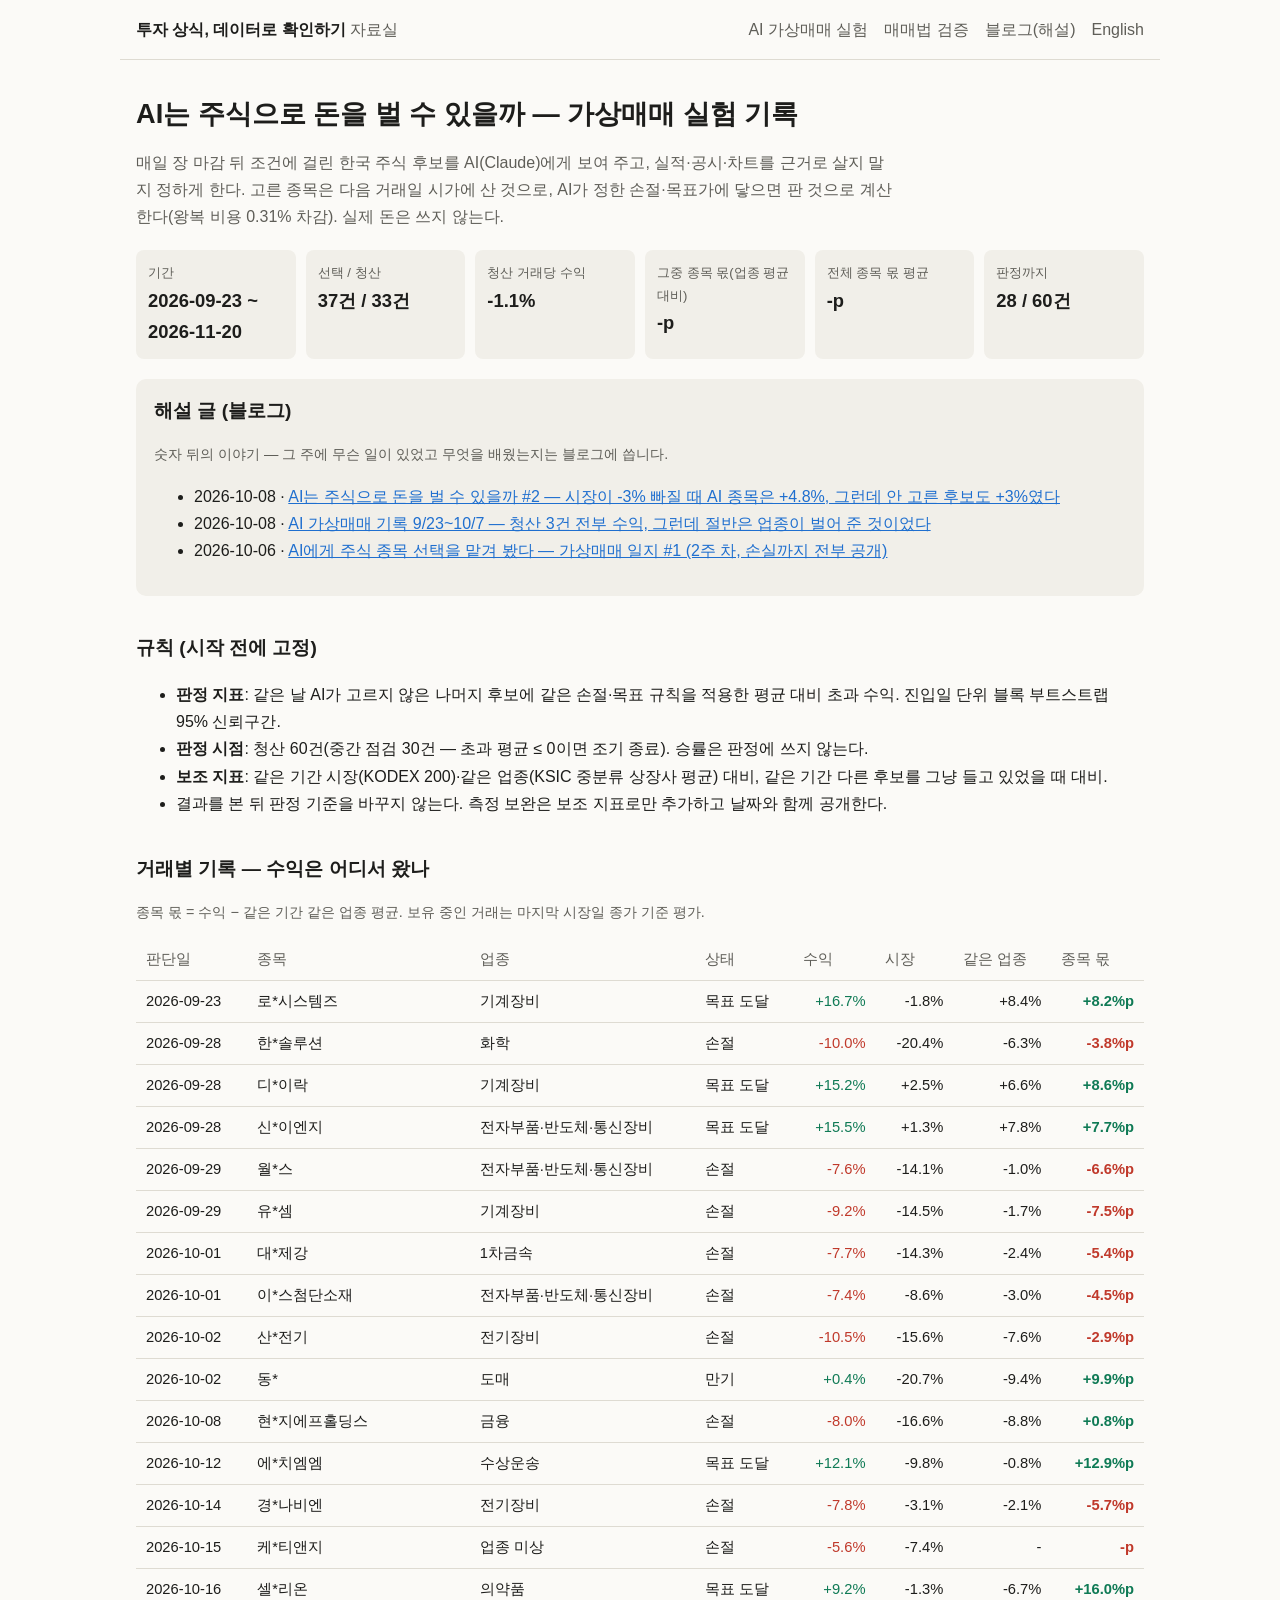
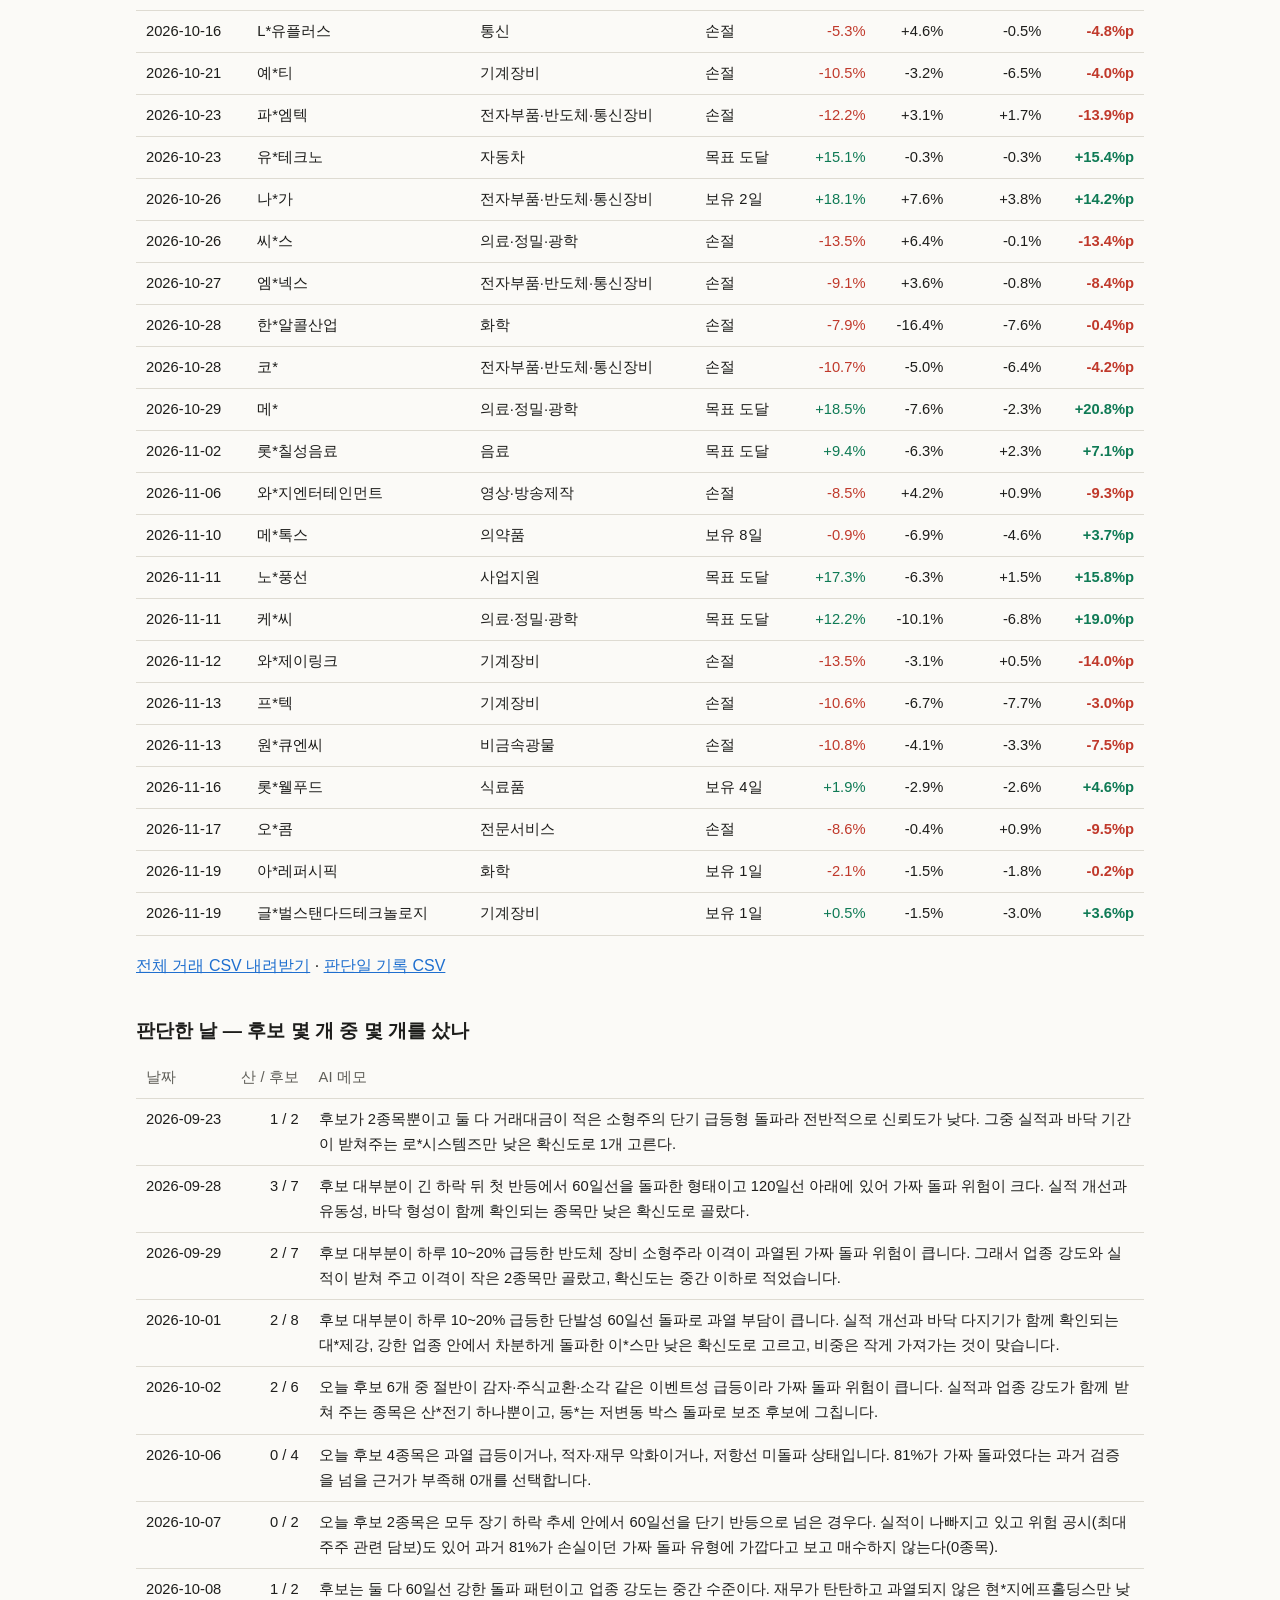
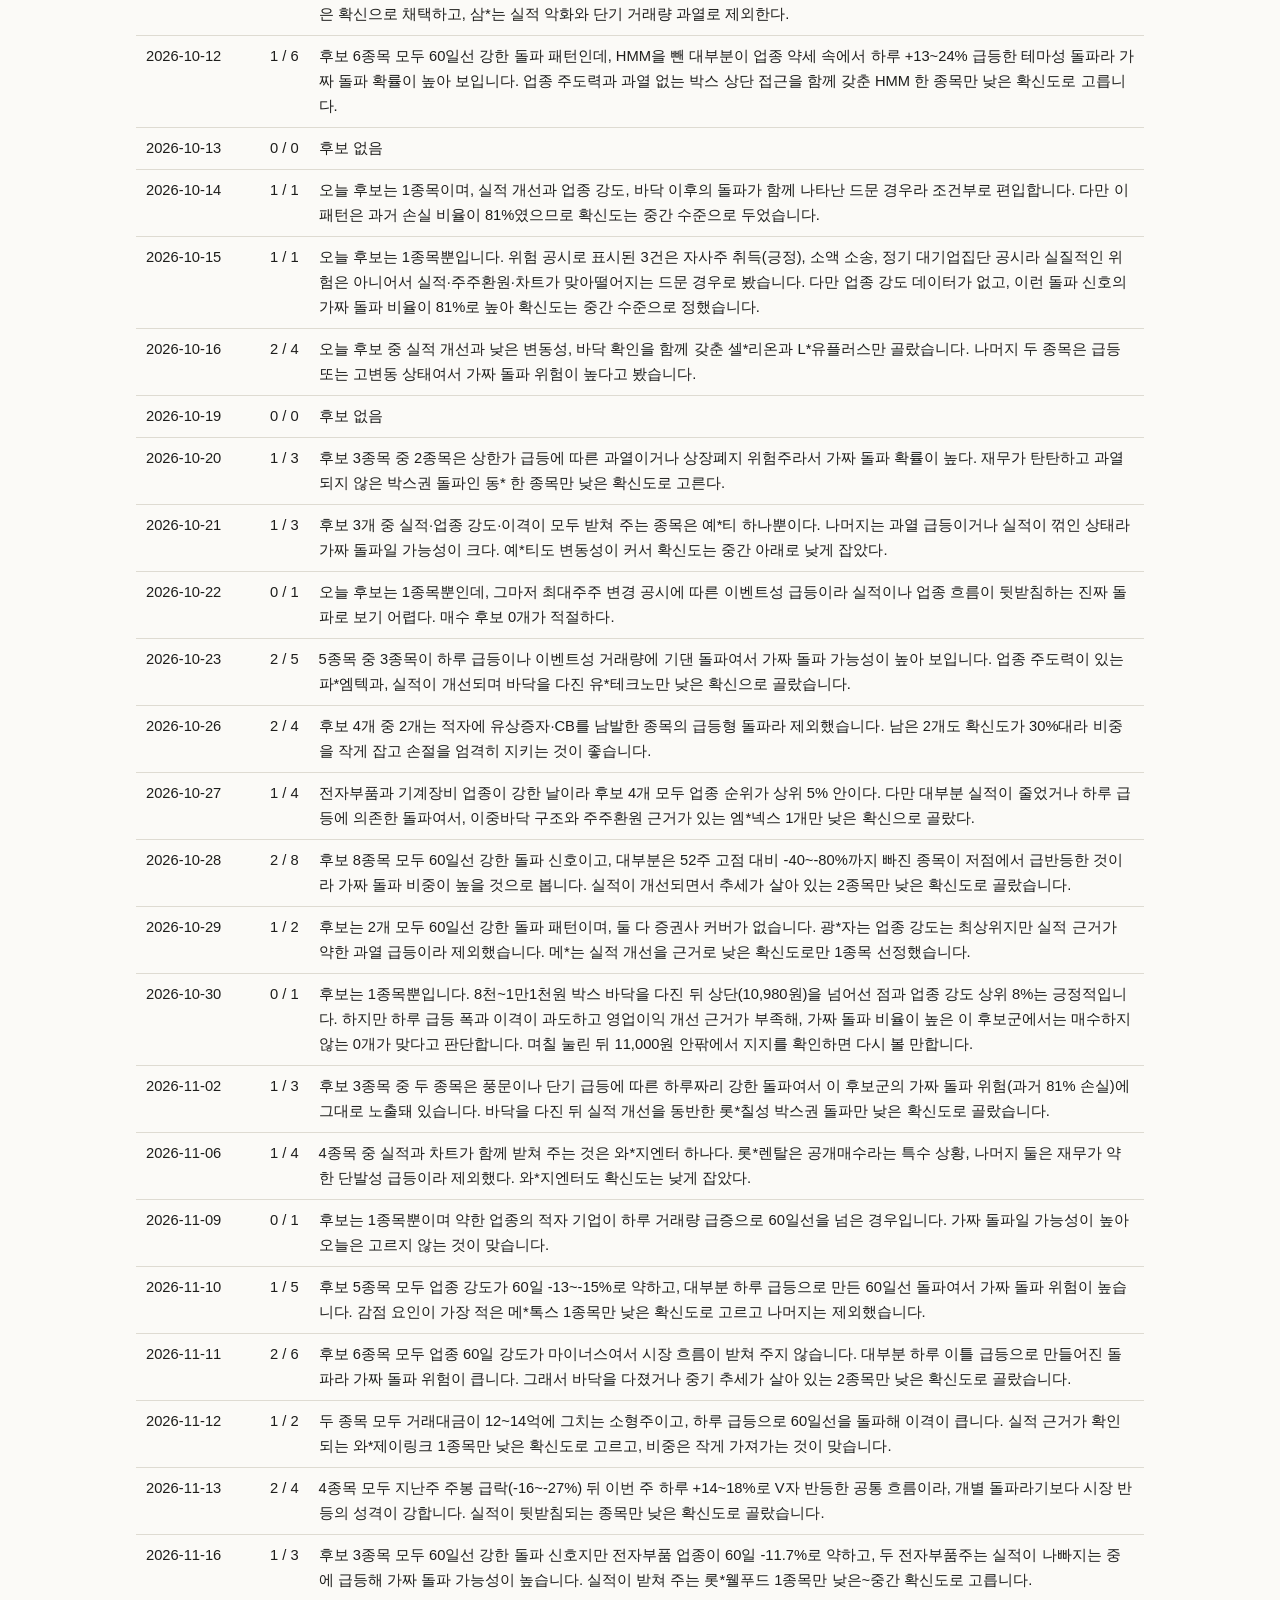
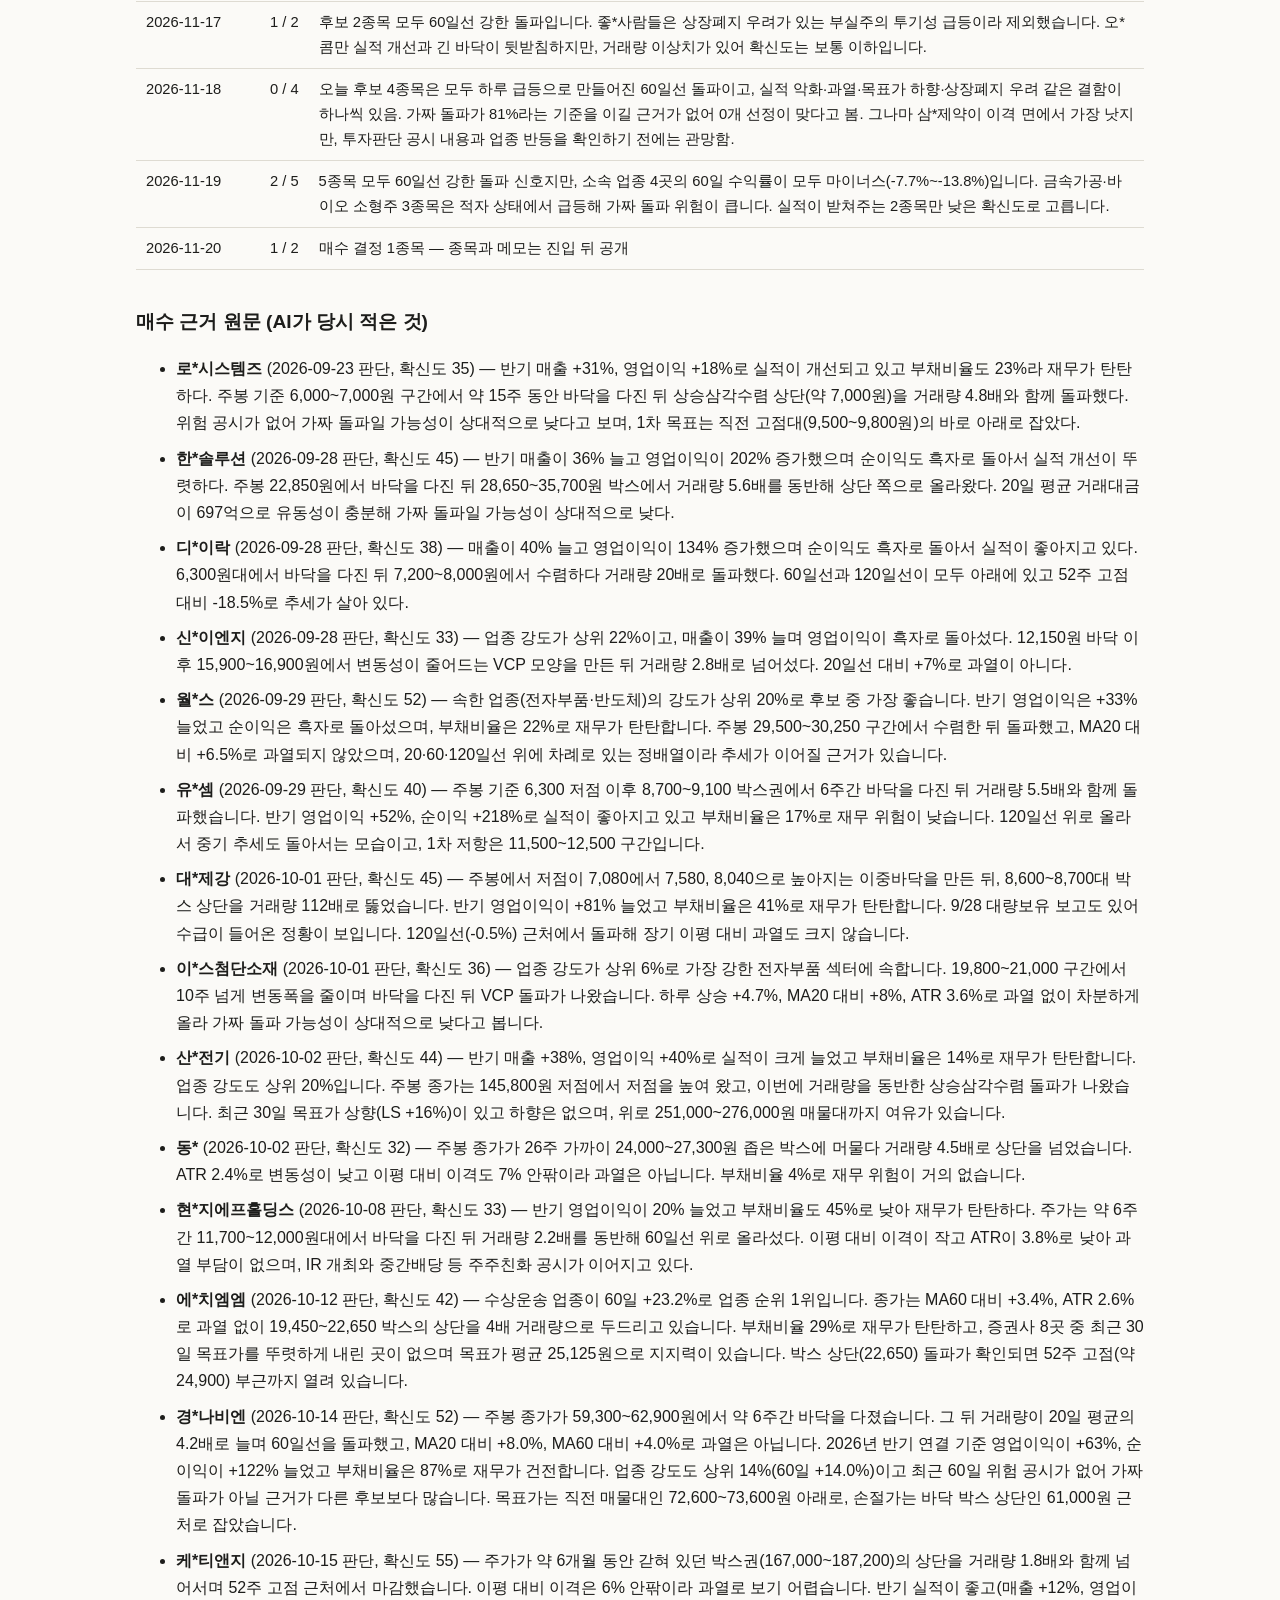
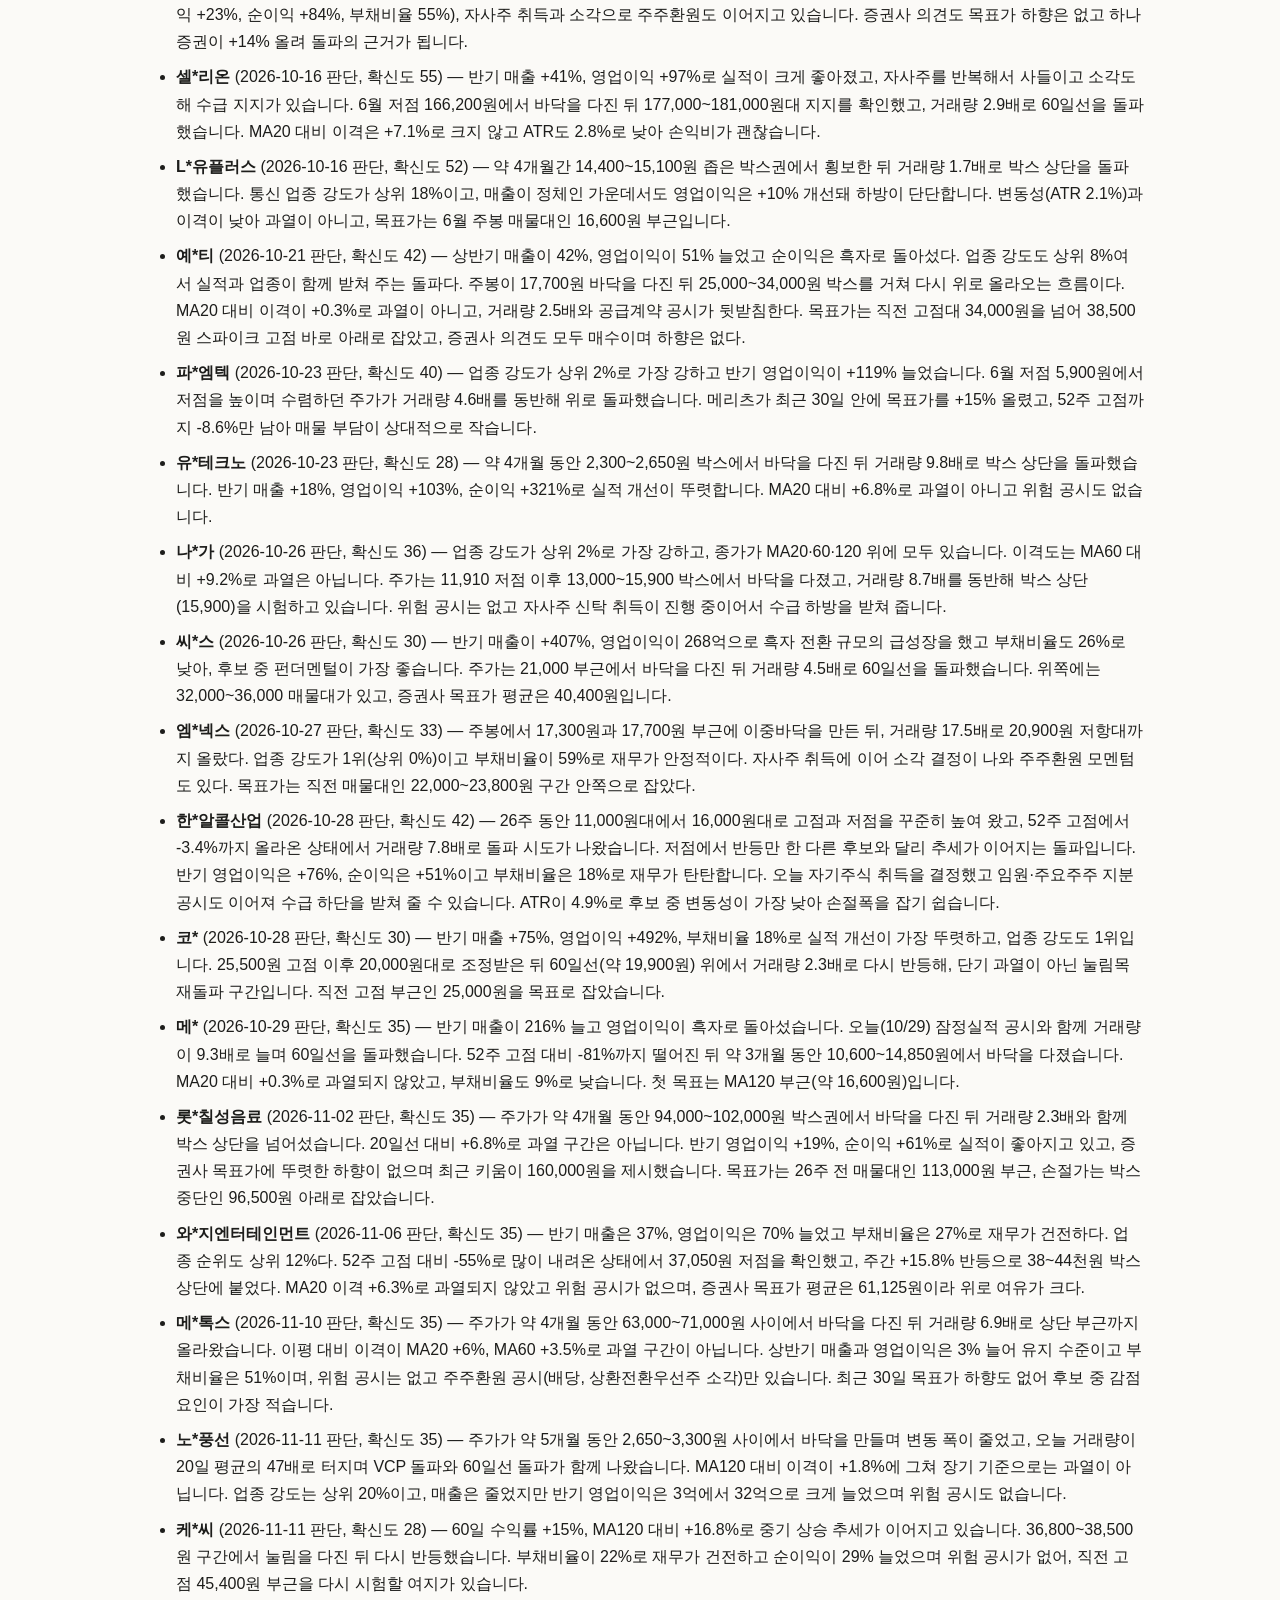
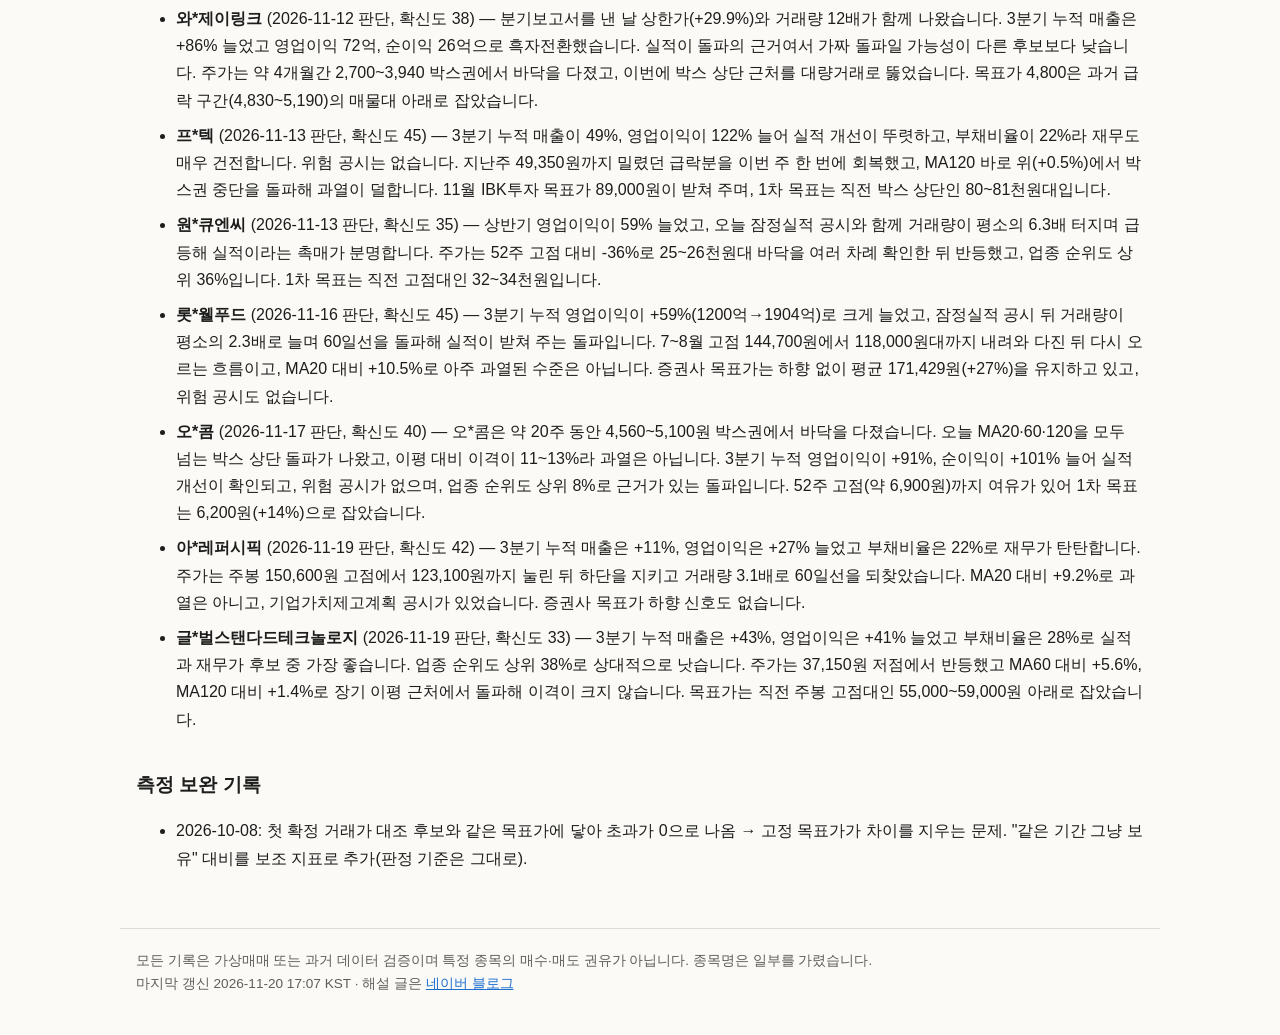
==== commit 67d6b5da: "가상매매 기록 갱신 20261120" ====
--- a/ai-trading/index.html
+++ b/ai-trading/index.html
@@ -3,7 +3,7 @@
 <title>AI는 주식으로 돈을 벌 수 있을까 — 가상매매 실험 기록</title><meta name="description" content="AI(Claude)가 고른 한국 주식 가상매매의 전체 기록: 거래별 수익, 시장·업종 대비 분해, 판단 메모, CSV.">
 <link rel="canonical" href="https://km81jik-gif.github.io/ai-trading/">
 <link rel="alternate" type="application/rss+xml" title="투자 상식, 데이터로 확인하기 — 자료실" href="../feed.xml">
-<link rel="stylesheet" href="../style.css"><meta name="naver-site-verification" content="d9a3ba7bd224a177e4da610c9eb335765c6d03b2" /><script type="application/ld+json">{"@context": "https://schema.org", "@type": "Dataset", "name": "AI(Claude) 한국 주식 가상매매 실험 기록", "description": "AI가 고른 한국 주식의 가상매매 기록과 시장·업종 대비 수익 분해. 사전 고정 규칙, 청산 60건에서 판정.", "url": "https://km81jik-gif.github.io/ai-trading/", "inLanguage": "ko", "dateModified": "2026-11-19", "temporalCoverage": "2026-09-23/2026-11-19", "isAccessibleForFree": true, "distribution": [{"@type": "DataDownload", "encodingFormat": "text/csv", "contentUrl": "https://km81jik-gif.github.io/data/ai_trades.csv"}]}</script></head><body>
+<link rel="stylesheet" href="../style.css"><meta name="naver-site-verification" content="d9a3ba7bd224a177e4da610c9eb335765c6d03b2" /><script type="application/ld+json">{"@context": "https://schema.org", "@type": "Dataset", "name": "AI(Claude) 한국 주식 가상매매 실험 기록", "description": "AI가 고른 한국 주식의 가상매매 기록과 시장·업종 대비 수익 분해. 사전 고정 규칙, 청산 60건에서 판정.", "url": "https://km81jik-gif.github.io/ai-trading/", "inLanguage": "ko", "dateModified": "2026-11-20", "temporalCoverage": "2026-09-23/2026-11-20", "isAccessibleForFree": true, "distribution": [{"@type": "DataDownload", "encodingFormat": "text/csv", "contentUrl": "https://km81jik-gif.github.io/data/ai_trades.csv"}]}</script></head><body>
 <header><a class="brand" href="../index.html">투자 상식, 데이터로 확인하기 <span>자료실</span></a>
 <nav><a href="../ai-trading/index.html">AI 가상매매 실험</a><a href="../methods/index.html">매매법 검증</a><a href="https://blog.naver.com/km81jik">블로그(해설)</a><a href="https://mythvsdata.blogspot.com/" hreflang="en">English</a></nav></header>
 <main>
@@ -11,12 +11,12 @@
 <p class="lead">매일 장 마감 뒤 조건에 걸린 한국 주식 후보를 AI(Claude)에게 보여 주고, 실적·공시·차트를 근거로 살지 말지 정하게 한다.
 고른 종목은 다음 거래일 시가에 산 것으로, AI가 정한 손절·목표가에 닿으면 판 것으로 계산한다(왕복 비용 0.31% 차감). 실제 돈은 쓰지 않는다.</p>
 <div class="kpis">
-<div><span>기간</span><b>2026-09-23 ~ 2026-11-19</b></div>
-<div><span>선택 / 청산</span><b>35건 / 32건</b></div>
-<div><span>청산 거래당 수익</span><b>-1.5%</b></div>
+<div><span>기간</span><b>2026-09-23 ~ 2026-11-20</b></div>
+<div><span>선택 / 청산</span><b>37건 / 33건</b></div>
+<div><span>청산 거래당 수익</span><b>-1.1%</b></div>
 <div><span>그중 종목 몫(업종 평균 대비)</span><b>-p</b></div>
 <div><span>전체 종목 몫 평균</span><b>-p</b></div>
-<div><span>판정까지</span><b>26 / 60건</b></div></div>
+<div><span>판정까지</span><b>28 / 60건</b></div></div>
 
 <section class="card"><h2>해설 글 (블로그)</h2><p class="note">숫자 뒤의 이야기 — 그 주에 무슨 일이 있었고 무엇을 배웠는지는 블로그에 씁니다.</p><ul><li>2026-10-08 · <a href="https://blog.naver.com/km81jik/224435432522">AI는 주식으로 돈을 벌 수 있을까 #2 — 시장이 -3% 빠질 때 AI 종목은 +4.8%, 그런데 안 고른 후보도 +3%였다</a></li><li>2026-10-08 · <a href="https://blog.naver.com/km81jik/224434987210">AI 가상매매 기록 9/23~10/7 — 청산 3건 전부 수익, 그런데 절반은 업종이 벌어 준 것이었다</a></li><li>2026-10-06 · <a href="https://blog.naver.com/km81jik/224432937320">AI에게 주식 종목 선택을 맡겨 봤다 — 가상매매 일지 #1 (2주 차, 손실까지 전부 공개)</a></li></ul></section>
 <h2>규칙 (시작 전에 고정)</h2>
@@ -109,15 +109,15 @@
 <td>손절</td>
 <td class="n neg">-8.5%</td><td class="n">+4.2%</td><td class="n">+0.9%</td>
 <td class="n neg"><b>-9.3%p</b></td></tr><tr><td>2026-11-10</td><td>메*톡스</td><td>의약품</td>
-<td>보유 7일</td>
-<td class="n pos">+4.0%</td><td class="n">-1.5%</td><td class="n">-2.4%</td>
-<td class="n pos"><b>+6.4%p</b></td></tr><tr><td>2026-11-11</td><td>노*풍선</td><td>사업지원</td>
+<td>보유 8일</td>
+<td class="n neg">-0.9%</td><td class="n">-6.9%</td><td class="n">-4.6%</td>
+<td class="n pos"><b>+3.7%p</b></td></tr><tr><td>2026-11-11</td><td>노*풍선</td><td>사업지원</td>
 <td>목표 도달</td>
 <td class="n pos">+17.3%</td><td class="n">-6.3%</td><td class="n">+1.5%</td>
 <td class="n pos"><b>+15.8%p</b></td></tr><tr><td>2026-11-11</td><td>케*씨</td><td>의료·정밀·광학</td>
-<td>보유 6일</td>
-<td class="n pos">+7.8%</td><td class="n">-4.9%</td><td class="n">-3.0%</td>
-<td class="n pos"><b>+10.9%p</b></td></tr><tr><td>2026-11-12</td><td>와*제이링크</td><td>기계장비</td>
+<td>목표 도달</td>
+<td class="n pos">+12.2%</td><td class="n">-10.1%</td><td class="n">-6.8%</td>
+<td class="n pos"><b>+19.0%p</b></td></tr><tr><td>2026-11-12</td><td>와*제이링크</td><td>기계장비</td>
 <td>손절</td>
 <td class="n neg">-13.5%</td><td class="n">-3.1%</td><td class="n">+0.5%</td>
 <td class="n neg"><b>-14.0%p</b></td></tr><tr><td>2026-11-13</td><td>프*텍</td><td>기계장비</td>
@@ -127,21 +127,27 @@
 <td>손절</td>
 <td class="n neg">-10.8%</td><td class="n">-4.1%</td><td class="n">-3.3%</td>
 <td class="n neg"><b>-7.5%p</b></td></tr><tr><td>2026-11-16</td><td>롯*웰푸드</td><td>식료품</td>
-<td>보유 3일</td>
-<td class="n pos">+0.4%</td><td class="n">+2.7%</td><td class="n">-1.2%</td>
-<td class="n pos"><b>+1.7%p</b></td></tr><tr><td>2026-11-17</td><td>오*콤</td><td>전문서비스</td>
+<td>보유 4일</td>
+<td class="n pos">+1.9%</td><td class="n">-2.9%</td><td class="n">-2.6%</td>
+<td class="n pos"><b>+4.6%p</b></td></tr><tr><td>2026-11-17</td><td>오*콤</td><td>전문서비스</td>
 <td>손절</td>
 <td class="n neg">-8.6%</td><td class="n">-0.4%</td><td class="n">+0.9%</td>
-<td class="n neg"><b>-9.5%p</b></td></tr></tbody></table></div>
+<td class="n neg"><b>-9.5%p</b></td></tr><tr><td>2026-11-19</td><td>아*레퍼시픽</td><td>화학</td>
+<td>보유 1일</td>
+<td class="n neg">-2.1%</td><td class="n">-1.5%</td><td class="n">-1.8%</td>
+<td class="n neg"><b>-0.2%p</b></td></tr><tr><td>2026-11-19</td><td>글*벌스탠다드테크놀로지</td><td>기계장비</td>
+<td>보유 1일</td>
+<td class="n pos">+0.5%</td><td class="n">-1.5%</td><td class="n">-3.0%</td>
+<td class="n pos"><b>+3.6%p</b></td></tr></tbody></table></div>
 <p><a href="../data/ai_trades.csv">전체 거래 CSV 내려받기</a> · <a href="../data/ai_decisions.csv">판단일 기록 CSV</a></p>
 
 <h2>판단한 날 — 후보 몇 개 중 몇 개를 샀나</h2>
-<div class="tw"><table><thead><tr><th>날짜</th><th>산 / 후보</th><th>AI 메모</th></tr></thead><tbody><tr><td>2026-09-23</td><td class="n">1 / 2</td><td>후보가 2종목뿐이고 둘 다 거래대금이 적은 소형주의 단기 급등형 돌파라 전반적으로 신뢰도가 낮다. 그중 실적과 바닥 기간이 받쳐주는 로*시스템즈만 낮은 확신도로 1개 고른다.</td></tr><tr><td>2026-09-28</td><td class="n">3 / 7</td><td>후보 대부분이 긴 하락 뒤 첫 반등에서 60일선을 돌파한 형태이고 120일선 아래에 있어 가짜 돌파 위험이 크다. 실적 개선과 유동성, 바닥 형성이 함께 확인되는 종목만 낮은 확신도로 골랐다.</td></tr><tr><td>2026-09-29</td><td class="n">2 / 7</td><td>후보 대부분이 하루 10~20% 급등한 반도체 장비 소형주라 이격이 과열된 가짜 돌파 위험이 큽니다. 그래서 업종 강도와 실적이 받쳐 주고 이격이 작은 2종목만 골랐고, 확신도는 중간 이하로 적었습니다.</td></tr><tr><td>2026-10-01</td><td class="n">2 / 8</td><td>후보 대부분이 하루 10~20% 급등한 단발성 60일선 돌파로 과열 부담이 큽니다. 실적 개선과 바닥 다지기가 함께 확인되는 대*제강, 강한 업종 안에서 차분하게 돌파한 이*스만 낮은 확신도로 고르고, 비중은 작게 가져가는 것이 맞습니다.</td></tr><tr><td>2026-10-02</td><td class="n">2 / 6</td><td>오늘 후보 6개 중 절반이 감자·주식교환·소각 같은 이벤트성 급등이라 가짜 돌파 위험이 큽니다. 실적과 업종 강도가 함께 받쳐 주는 종목은 산*전기 하나뿐이고, 동*는 저변동 박스 돌파로 보조 후보에 그칩니다.</td></tr><tr><td>2026-10-06</td><td class="n">0 / 4</td><td>오늘 후보 4종목은 과열 급등이거나, 적자·재무 악화이거나, 저항선 미돌파 상태입니다. 81%가 가짜 돌파였다는 과거 검증을 넘을 근거가 부족해 0개를 선택합니다.</td></tr><tr><td>2026-10-07</td><td class="n">0 / 2</td><td>오늘 후보 2종목은 모두 장기 하락 추세 안에서 60일선을 단기 반등으로 넘은 경우다. 실적이 나빠지고 있고 위험 공시(최대주주 관련 담보)도 있어 과거 81%가 손실이던 가짜 돌파 유형에 가깝다고 보고 매수하지 않는다(0종목).</td></tr><tr><td>2026-10-08</td><td class="n">1 / 2</td><td>후보는 둘 다 60일선 강한 돌파 패턴이고 업종 강도는 중간 수준이다. 재무가 탄탄하고 과열되지 않은 현*지에프홀딩스만 낮은 확신으로 채택하고, 삼*는 실적 악화와 단기 거래량 과열로 제외한다.</td></tr><tr><td>2026-10-12</td><td class="n">1 / 6</td><td>후보 6종목 모두 60일선 강한 돌파 패턴인데, HMM을 뺀 대부분이 업종 약세 속에서 하루 +13~24% 급등한 테마성 돌파라 가짜 돌파 확률이 높아 보입니다. 업종 주도력과 과열 없는 박스 상단 접근을 함께 갖춘 HMM 한 종목만 낮은 확신도로 고릅니다.</td></tr><tr><td>2026-10-13</td><td class="n">0 / 0</td><td>후보 없음</td></tr><tr><td>2026-10-14</td><td class="n">1 / 1</td><td>오늘 후보는 1종목이며, 실적 개선과 업종 강도, 바닥 이후의 돌파가 함께 나타난 드문 경우라 조건부로 편입합니다. 다만 이 패턴은 과거 손실 비율이 81%였으므로 확신도는 중간 수준으로 두었습니다.</td></tr><tr><td>2026-10-15</td><td class="n">1 / 1</td><td>오늘 후보는 1종목뿐입니다. 위험 공시로 표시된 3건은 자사주 취득(긍정), 소액 소송, 정기 대기업집단 공시라 실질적인 위험은 아니어서 실적·주주환원·차트가 맞아떨어지는 드문 경우로 봤습니다. 다만 업종 강도 데이터가 없고, 이런 돌파 신호의 가짜 돌파 비율이 81%로 높아 확신도는 중간 수준으로 정했습니다.</td></tr><tr><td>2026-10-16</td><td class="n">2 / 4</td><td>오늘 후보 중 실적 개선과 낮은 변동성, 바닥 확인을 함께 갖춘 셀*리온과 L*유플러스만 골랐습니다. 나머지 두 종목은 급등 또는 고변동 상태여서 가짜 돌파 위험이 높다고 봤습니다.</td></tr><tr><td>2026-10-19</td><td class="n">0 / 0</td><td>후보 없음</td></tr><tr><td>2026-10-20</td><td class="n">1 / 3</td><td>후보 3종목 중 2종목은 상한가 급등에 따른 과열이거나 상장폐지 위험주라서 가짜 돌파 확률이 높다. 재무가 탄탄하고 과열되지 않은 박스권 돌파인 동* 한 종목만 낮은 확신도로 고른다.</td></tr><tr><td>2026-10-21</td><td class="n">1 / 3</td><td>후보 3개 중 실적·업종 강도·이격이 모두 받쳐 주는 종목은 예*티 하나뿐이다. 나머지는 과열 급등이거나 실적이 꺾인 상태라 가짜 돌파일 가능성이 크다. 예*티도 변동성이 커서 확신도는 중간 아래로 낮게 잡았다.</td></tr><tr><td>2026-10-22</td><td class="n">0 / 1</td><td>오늘 후보는 1종목뿐인데, 그마저 최대주주 변경 공시에 따른 이벤트성 급등이라 실적이나 업종 흐름이 뒷받침하는 진짜 돌파로 보기 어렵다. 매수 후보 0개가 적절하다.</td></tr><tr><td>2026-10-23</td><td class="n">2 / 5</td><td>5종목 중 3종목이 하루 급등이나 이벤트성 거래량에 기댄 돌파여서 가짜 돌파 가능성이 높아 보입니다. 업종 주도력이 있는 파*엠텍과, 실적이 개선되며 바닥을 다진 유*테크노만 낮은 확신으로 골랐습니다.</td></tr><tr><td>2026-10-26</td><td class="n">2 / 4</td><td>후보 4개 중 2개는 적자에 유상증자·CB를 남발한 종목의 급등형 돌파라 제외했습니다. 남은 2개도 확신도가 30%대라 비중을 작게 잡고 손절을 엄격히 지키는 것이 좋습니다.</td></tr><tr><td>2026-10-27</td><td class="n">1 / 4</td><td>전자부품과 기계장비 업종이 강한 날이라 후보 4개 모두 업종 순위가 상위 5% 안이다. 다만 대부분 실적이 줄었거나 하루 급등에 의존한 돌파여서, 이중바닥 구조와 주주환원 근거가 있는 엠*넥스 1개만 낮은 확신으로 골랐다.</td></tr><tr><td>2026-10-28</td><td class="n">2 / 8</td><td>후보 8종목 모두 60일선 강한 돌파 신호이고, 대부분은 52주 고점 대비 -40~-80%까지 빠진 종목이 저점에서 급반등한 것이라 가짜 돌파 비중이 높을 것으로 봅니다. 실적이 개선되면서 추세가 살아 있는 2종목만 낮은 확신도로 골랐습니다.</td></tr><tr><td>2026-10-29</td><td class="n">1 / 2</td><td>후보는 2개 모두 60일선 강한 돌파 패턴이며, 둘 다 증권사 커버가 없습니다. 광*자는 업종 강도는 최상위지만 실적 근거가 약한 과열 급등이라 제외했습니다. 메*는 실적 개선을 근거로 낮은 확신도로만 1종목 선정했습니다.</td></tr><tr><td>2026-10-30</td><td class="n">0 / 1</td><td>후보는 1종목뿐입니다. 8천~1만1천원 박스 바닥을 다진 뒤 상단(10,980원)을 넘어선 점과 업종 강도 상위 8%는 긍정적입니다. 하지만 하루 급등 폭과 이격이 과도하고 영업이익 개선 근거가 부족해, 가짜 돌파 비율이 높은 이 후보군에서는 매수하지 않는 0개가 맞다고 판단합니다. 며칠 눌린 뒤 11,000원 안팎에서 지지를 확인하면 다시 볼 만합니다.</td></tr><tr><td>2026-11-02</td><td class="n">1 / 3</td><td>후보 3종목 중 두 종목은 풍문이나 단기 급등에 따른 하루짜리 강한 돌파여서 이 후보군의 가짜 돌파 위험(과거 81% 손실)에 그대로 노출돼 있습니다. 바닥을 다진 뒤 실적 개선을 동반한 롯*칠성 박스권 돌파만 낮은 확신도로 골랐습니다.</td></tr><tr><td>2026-11-06</td><td class="n">1 / 4</td><td>4종목 중 실적과 차트가 함께 받쳐 주는 것은 와*지엔터 하나다. 롯*렌탈은 공개매수라는 특수 상황, 나머지 둘은 재무가 약한 단발성 급등이라 제외했다. 와*지엔터도 확신도는 낮게 잡았다.</td></tr><tr><td>2026-11-09</td><td class="n">0 / 1</td><td>후보는 1종목뿐이며 약한 업종의 적자 기업이 하루 거래량 급증으로 60일선을 넘은 경우입니다. 가짜 돌파일 가능성이 높아 오늘은 고르지 않는 것이 맞습니다.</td></tr><tr><td>2026-11-10</td><td class="n">1 / 5</td><td>후보 5종목 모두 업종 강도가 60일 -13~-15%로 약하고, 대부분 하루 급등으로 만든 60일선 돌파여서 가짜 돌파 위험이 높습니다. 감점 요인이 가장 적은 메*톡스 1종목만 낮은 확신도로 고르고 나머지는 제외했습니다.</td></tr><tr><td>2026-11-11</td><td class="n">2 / 6</td><td>후보 6종목 모두 업종 60일 강도가 마이너스여서 시장 흐름이 받쳐 주지 않습니다. 대부분 하루 이틀 급등으로 만들어진 돌파라 가짜 돌파 위험이 큽니다. 그래서 바닥을 다졌거나 중기 추세가 살아 있는 2종목만 낮은 확신도로 골랐습니다.</td></tr><tr><td>2026-11-12</td><td class="n">1 / 2</td><td>두 종목 모두 거래대금이 12~14억에 그치는 소형주이고, 하루 급등으로 60일선을 돌파해 이격이 큽니다. 실적 근거가 확인되는 와*제이링크 1종목만 낮은 확신도로 고르고, 비중은 작게 가져가는 것이 맞습니다.</td></tr><tr><td>2026-11-13</td><td class="n">2 / 4</td><td>4종목 모두 지난주 주봉 급락(-16~-27%) 뒤 이번 주 하루 +14~18%로 V자 반등한 공통 흐름이라, 개별 돌파라기보다 시장 반등의 성격이 강합니다. 실적이 뒷받침되는 종목만 낮은 확신도로 골랐습니다.</td></tr><tr><td>2026-11-16</td><td class="n">1 / 3</td><td>후보 3종목 모두 60일선 강한 돌파 신호지만 전자부품 업종이 60일 -11.7%로 약하고, 두 전자부품주는 실적이 나빠지는 중에 급등해 가짜 돌파 가능성이 높습니다. 실적이 받쳐 주는 롯*웰푸드 1종목만 낮은~중간 확신도로 고릅니다.</td></tr><tr><td>2026-11-17</td><td class="n">1 / 2</td><td>후보 2종목 모두 60일선 강한 돌파입니다. 좋*사람들은 상장폐지 우려가 있는 부실주의 투기성 급등이라 제외했습니다. 오*콤만 실적 개선과 긴 바닥이 뒷받침하지만, 거래량 이상치가 있어 확신도는 보통 이하입니다.</td></tr><tr><td>2026-11-18</td><td class="n">0 / 4</td><td>오늘 후보 4종목은 모두 하루 급등으로 만들어진 60일선 돌파이고, 실적 악화·과열·목표가 하향·상장폐지 우려 같은 결함이 하나씩 있음. 가짜 돌파가 81%라는 기준을 이길 근거가 없어 0개 선정이 맞다고 봄. 그나마 삼*제약이 이격 면에서 가장 낫지만, 투자판단 공시 내용과 업종 반등을 확인하기 전에는 관망함.</td></tr><tr><td>2026-11-19</td><td class="n">2 / 5</td><td>매수 결정 2종목 — 종목과 메모는 진입 뒤 공개</td></tr></tbody></table></div>
+<div class="tw"><table><thead><tr><th>날짜</th><th>산 / 후보</th><th>AI 메모</th></tr></thead><tbody><tr><td>2026-09-23</td><td class="n">1 / 2</td><td>후보가 2종목뿐이고 둘 다 거래대금이 적은 소형주의 단기 급등형 돌파라 전반적으로 신뢰도가 낮다. 그중 실적과 바닥 기간이 받쳐주는 로*시스템즈만 낮은 확신도로 1개 고른다.</td></tr><tr><td>2026-09-28</td><td class="n">3 / 7</td><td>후보 대부분이 긴 하락 뒤 첫 반등에서 60일선을 돌파한 형태이고 120일선 아래에 있어 가짜 돌파 위험이 크다. 실적 개선과 유동성, 바닥 형성이 함께 확인되는 종목만 낮은 확신도로 골랐다.</td></tr><tr><td>2026-09-29</td><td class="n">2 / 7</td><td>후보 대부분이 하루 10~20% 급등한 반도체 장비 소형주라 이격이 과열된 가짜 돌파 위험이 큽니다. 그래서 업종 강도와 실적이 받쳐 주고 이격이 작은 2종목만 골랐고, 확신도는 중간 이하로 적었습니다.</td></tr><tr><td>2026-10-01</td><td class="n">2 / 8</td><td>후보 대부분이 하루 10~20% 급등한 단발성 60일선 돌파로 과열 부담이 큽니다. 실적 개선과 바닥 다지기가 함께 확인되는 대*제강, 강한 업종 안에서 차분하게 돌파한 이*스만 낮은 확신도로 고르고, 비중은 작게 가져가는 것이 맞습니다.</td></tr><tr><td>2026-10-02</td><td class="n">2 / 6</td><td>오늘 후보 6개 중 절반이 감자·주식교환·소각 같은 이벤트성 급등이라 가짜 돌파 위험이 큽니다. 실적과 업종 강도가 함께 받쳐 주는 종목은 산*전기 하나뿐이고, 동*는 저변동 박스 돌파로 보조 후보에 그칩니다.</td></tr><tr><td>2026-10-06</td><td class="n">0 / 4</td><td>오늘 후보 4종목은 과열 급등이거나, 적자·재무 악화이거나, 저항선 미돌파 상태입니다. 81%가 가짜 돌파였다는 과거 검증을 넘을 근거가 부족해 0개를 선택합니다.</td></tr><tr><td>2026-10-07</td><td class="n">0 / 2</td><td>오늘 후보 2종목은 모두 장기 하락 추세 안에서 60일선을 단기 반등으로 넘은 경우다. 실적이 나빠지고 있고 위험 공시(최대주주 관련 담보)도 있어 과거 81%가 손실이던 가짜 돌파 유형에 가깝다고 보고 매수하지 않는다(0종목).</td></tr><tr><td>2026-10-08</td><td class="n">1 / 2</td><td>후보는 둘 다 60일선 강한 돌파 패턴이고 업종 강도는 중간 수준이다. 재무가 탄탄하고 과열되지 않은 현*지에프홀딩스만 낮은 확신으로 채택하고, 삼*는 실적 악화와 단기 거래량 과열로 제외한다.</td></tr><tr><td>2026-10-12</td><td class="n">1 / 6</td><td>후보 6종목 모두 60일선 강한 돌파 패턴인데, HMM을 뺀 대부분이 업종 약세 속에서 하루 +13~24% 급등한 테마성 돌파라 가짜 돌파 확률이 높아 보입니다. 업종 주도력과 과열 없는 박스 상단 접근을 함께 갖춘 HMM 한 종목만 낮은 확신도로 고릅니다.</td></tr><tr><td>2026-10-13</td><td class="n">0 / 0</td><td>후보 없음</td></tr><tr><td>2026-10-14</td><td class="n">1 / 1</td><td>오늘 후보는 1종목이며, 실적 개선과 업종 강도, 바닥 이후의 돌파가 함께 나타난 드문 경우라 조건부로 편입합니다. 다만 이 패턴은 과거 손실 비율이 81%였으므로 확신도는 중간 수준으로 두었습니다.</td></tr><tr><td>2026-10-15</td><td class="n">1 / 1</td><td>오늘 후보는 1종목뿐입니다. 위험 공시로 표시된 3건은 자사주 취득(긍정), 소액 소송, 정기 대기업집단 공시라 실질적인 위험은 아니어서 실적·주주환원·차트가 맞아떨어지는 드문 경우로 봤습니다. 다만 업종 강도 데이터가 없고, 이런 돌파 신호의 가짜 돌파 비율이 81%로 높아 확신도는 중간 수준으로 정했습니다.</td></tr><tr><td>2026-10-16</td><td class="n">2 / 4</td><td>오늘 후보 중 실적 개선과 낮은 변동성, 바닥 확인을 함께 갖춘 셀*리온과 L*유플러스만 골랐습니다. 나머지 두 종목은 급등 또는 고변동 상태여서 가짜 돌파 위험이 높다고 봤습니다.</td></tr><tr><td>2026-10-19</td><td class="n">0 / 0</td><td>후보 없음</td></tr><tr><td>2026-10-20</td><td class="n">1 / 3</td><td>후보 3종목 중 2종목은 상한가 급등에 따른 과열이거나 상장폐지 위험주라서 가짜 돌파 확률이 높다. 재무가 탄탄하고 과열되지 않은 박스권 돌파인 동* 한 종목만 낮은 확신도로 고른다.</td></tr><tr><td>2026-10-21</td><td class="n">1 / 3</td><td>후보 3개 중 실적·업종 강도·이격이 모두 받쳐 주는 종목은 예*티 하나뿐이다. 나머지는 과열 급등이거나 실적이 꺾인 상태라 가짜 돌파일 가능성이 크다. 예*티도 변동성이 커서 확신도는 중간 아래로 낮게 잡았다.</td></tr><tr><td>2026-10-22</td><td class="n">0 / 1</td><td>오늘 후보는 1종목뿐인데, 그마저 최대주주 변경 공시에 따른 이벤트성 급등이라 실적이나 업종 흐름이 뒷받침하는 진짜 돌파로 보기 어렵다. 매수 후보 0개가 적절하다.</td></tr><tr><td>2026-10-23</td><td class="n">2 / 5</td><td>5종목 중 3종목이 하루 급등이나 이벤트성 거래량에 기댄 돌파여서 가짜 돌파 가능성이 높아 보입니다. 업종 주도력이 있는 파*엠텍과, 실적이 개선되며 바닥을 다진 유*테크노만 낮은 확신으로 골랐습니다.</td></tr><tr><td>2026-10-26</td><td class="n">2 / 4</td><td>후보 4개 중 2개는 적자에 유상증자·CB를 남발한 종목의 급등형 돌파라 제외했습니다. 남은 2개도 확신도가 30%대라 비중을 작게 잡고 손절을 엄격히 지키는 것이 좋습니다.</td></tr><tr><td>2026-10-27</td><td class="n">1 / 4</td><td>전자부품과 기계장비 업종이 강한 날이라 후보 4개 모두 업종 순위가 상위 5% 안이다. 다만 대부분 실적이 줄었거나 하루 급등에 의존한 돌파여서, 이중바닥 구조와 주주환원 근거가 있는 엠*넥스 1개만 낮은 확신으로 골랐다.</td></tr><tr><td>2026-10-28</td><td class="n">2 / 8</td><td>후보 8종목 모두 60일선 강한 돌파 신호이고, 대부분은 52주 고점 대비 -40~-80%까지 빠진 종목이 저점에서 급반등한 것이라 가짜 돌파 비중이 높을 것으로 봅니다. 실적이 개선되면서 추세가 살아 있는 2종목만 낮은 확신도로 골랐습니다.</td></tr><tr><td>2026-10-29</td><td class="n">1 / 2</td><td>후보는 2개 모두 60일선 강한 돌파 패턴이며, 둘 다 증권사 커버가 없습니다. 광*자는 업종 강도는 최상위지만 실적 근거가 약한 과열 급등이라 제외했습니다. 메*는 실적 개선을 근거로 낮은 확신도로만 1종목 선정했습니다.</td></tr><tr><td>2026-10-30</td><td class="n">0 / 1</td><td>후보는 1종목뿐입니다. 8천~1만1천원 박스 바닥을 다진 뒤 상단(10,980원)을 넘어선 점과 업종 강도 상위 8%는 긍정적입니다. 하지만 하루 급등 폭과 이격이 과도하고 영업이익 개선 근거가 부족해, 가짜 돌파 비율이 높은 이 후보군에서는 매수하지 않는 0개가 맞다고 판단합니다. 며칠 눌린 뒤 11,000원 안팎에서 지지를 확인하면 다시 볼 만합니다.</td></tr><tr><td>2026-11-02</td><td class="n">1 / 3</td><td>후보 3종목 중 두 종목은 풍문이나 단기 급등에 따른 하루짜리 강한 돌파여서 이 후보군의 가짜 돌파 위험(과거 81% 손실)에 그대로 노출돼 있습니다. 바닥을 다진 뒤 실적 개선을 동반한 롯*칠성 박스권 돌파만 낮은 확신도로 골랐습니다.</td></tr><tr><td>2026-11-06</td><td class="n">1 / 4</td><td>4종목 중 실적과 차트가 함께 받쳐 주는 것은 와*지엔터 하나다. 롯*렌탈은 공개매수라는 특수 상황, 나머지 둘은 재무가 약한 단발성 급등이라 제외했다. 와*지엔터도 확신도는 낮게 잡았다.</td></tr><tr><td>2026-11-09</td><td class="n">0 / 1</td><td>후보는 1종목뿐이며 약한 업종의 적자 기업이 하루 거래량 급증으로 60일선을 넘은 경우입니다. 가짜 돌파일 가능성이 높아 오늘은 고르지 않는 것이 맞습니다.</td></tr><tr><td>2026-11-10</td><td class="n">1 / 5</td><td>후보 5종목 모두 업종 강도가 60일 -13~-15%로 약하고, 대부분 하루 급등으로 만든 60일선 돌파여서 가짜 돌파 위험이 높습니다. 감점 요인이 가장 적은 메*톡스 1종목만 낮은 확신도로 고르고 나머지는 제외했습니다.</td></tr><tr><td>2026-11-11</td><td class="n">2 / 6</td><td>후보 6종목 모두 업종 60일 강도가 마이너스여서 시장 흐름이 받쳐 주지 않습니다. 대부분 하루 이틀 급등으로 만들어진 돌파라 가짜 돌파 위험이 큽니다. 그래서 바닥을 다졌거나 중기 추세가 살아 있는 2종목만 낮은 확신도로 골랐습니다.</td></tr><tr><td>2026-11-12</td><td class="n">1 / 2</td><td>두 종목 모두 거래대금이 12~14억에 그치는 소형주이고, 하루 급등으로 60일선을 돌파해 이격이 큽니다. 실적 근거가 확인되는 와*제이링크 1종목만 낮은 확신도로 고르고, 비중은 작게 가져가는 것이 맞습니다.</td></tr><tr><td>2026-11-13</td><td class="n">2 / 4</td><td>4종목 모두 지난주 주봉 급락(-16~-27%) 뒤 이번 주 하루 +14~18%로 V자 반등한 공통 흐름이라, 개별 돌파라기보다 시장 반등의 성격이 강합니다. 실적이 뒷받침되는 종목만 낮은 확신도로 골랐습니다.</td></tr><tr><td>2026-11-16</td><td class="n">1 / 3</td><td>후보 3종목 모두 60일선 강한 돌파 신호지만 전자부품 업종이 60일 -11.7%로 약하고, 두 전자부품주는 실적이 나빠지는 중에 급등해 가짜 돌파 가능성이 높습니다. 실적이 받쳐 주는 롯*웰푸드 1종목만 낮은~중간 확신도로 고릅니다.</td></tr><tr><td>2026-11-17</td><td class="n">1 / 2</td><td>후보 2종목 모두 60일선 강한 돌파입니다. 좋*사람들은 상장폐지 우려가 있는 부실주의 투기성 급등이라 제외했습니다. 오*콤만 실적 개선과 긴 바닥이 뒷받침하지만, 거래량 이상치가 있어 확신도는 보통 이하입니다.</td></tr><tr><td>2026-11-18</td><td class="n">0 / 4</td><td>오늘 후보 4종목은 모두 하루 급등으로 만들어진 60일선 돌파이고, 실적 악화·과열·목표가 하향·상장폐지 우려 같은 결함이 하나씩 있음. 가짜 돌파가 81%라는 기준을 이길 근거가 없어 0개 선정이 맞다고 봄. 그나마 삼*제약이 이격 면에서 가장 낫지만, 투자판단 공시 내용과 업종 반등을 확인하기 전에는 관망함.</td></tr><tr><td>2026-11-19</td><td class="n">2 / 5</td><td>5종목 모두 60일선 강한 돌파 신호지만, 소속 업종 4곳의 60일 수익률이 모두 마이너스(-7.7%~-13.8%)입니다. 금속가공·바이오 소형주 3종목은 적자 상태에서 급등해 가짜 돌파 위험이 큽니다. 실적이 받쳐주는 2종목만 낮은 확신도로 고릅니다.</td></tr><tr><td>2026-11-20</td><td class="n">1 / 2</td><td>매수 결정 1종목 — 종목과 메모는 진입 뒤 공개</td></tr></tbody></table></div>
 
-<h2>매수 근거 원문 (AI가 당시 적은 것)</h2><ul class="th"><li><b>로*시스템즈</b> (2026-09-23 판단, 확신도 35) — 반기 매출 +31%, 영업이익 +18%로 실적이 개선되고 있고 부채비율도 23%라 재무가 탄탄하다. 주봉 기준 6,000~7,000원 구간에서 약 15주 동안 바닥을 다진 뒤 상승삼각수렴 상단(약 7,000원)을 거래량 4.8배와 함께 돌파했다. 위험 공시가 없어 가짜 돌파일 가능성이 상대적으로 낮다고 보며, 1차 목표는 직전 고점대(9,500~9,800원)의 바로 아래로 잡았다.</li><li><b>한*솔루션</b> (2026-09-28 판단, 확신도 45) — 반기 매출이 36% 늘고 영업이익이 202% 증가했으며 순이익도 흑자로 돌아서 실적 개선이 뚜렷하다. 주봉 22,850원에서 바닥을 다진 뒤 28,650~35,700원 박스에서 거래량 5.6배를 동반해 상단 쪽으로 올라왔다. 20일 평균 거래대금이 697억으로 유동성이 충분해 가짜 돌파일 가능성이 상대적으로 낮다.</li><li><b>디*이락</b> (2026-09-28 판단, 확신도 38) — 매출이 40% 늘고 영업이익이 134% 증가했으며 순이익도 흑자로 돌아서 실적이 좋아지고 있다. 6,300원대에서 바닥을 다진 뒤 7,200~8,000원에서 수렴하다 거래량 20배로 돌파했다. 60일선과 120일선이 모두 아래에 있고 52주 고점 대비 -18.5%로 추세가 살아 있다.</li><li><b>신*이엔지</b> (2026-09-28 판단, 확신도 33) — 업종 강도가 상위 22%이고, 매출이 39% 늘며 영업이익이 흑자로 돌아섰다. 12,150원 바닥 이후 15,900~16,900원에서 변동성이 줄어드는 VCP 모양을 만든 뒤 거래량 2.8배로 넘어섰다. 20일선 대비 +7%로 과열이 아니다.</li><li><b>월*스</b> (2026-09-29 판단, 확신도 52) — 속한 업종(전자부품·반도체)의 강도가 상위 20%로 후보 중 가장 좋습니다. 반기 영업이익은 +33% 늘었고 순이익은 흑자로 돌아섰으며, 부채비율은 22%로 재무가 탄탄합니다. 주봉 29,500~30,250 구간에서 수렴한 뒤 돌파했고, MA20 대비 +6.5%로 과열되지 않았으며, 20·60·120일선 위에 차례로 있는 정배열이라 추세가 이어질 근거가 있습니다.</li><li><b>유*셈</b> (2026-09-29 판단, 확신도 40) — 주봉 기준 6,300 저점 이후 8,700~9,100 박스권에서 6주간 바닥을 다진 뒤 거래량 5.5배와 함께 돌파했습니다. 반기 영업이익 +52%, 순이익 +218%로 실적이 좋아지고 있고 부채비율은 17%로 재무 위험이 낮습니다. 120일선 위로 올라서 중기 추세도 돌아서는 모습이고, 1차 저항은 11,500~12,500 구간입니다.</li><li><b>대*제강</b> (2026-10-01 판단, 확신도 45) — 주봉에서 저점이 7,080에서 7,580, 8,040으로 높아지는 이중바닥을 만든 뒤, 8,600~8,700대 박스 상단을 거래량 112배로 뚫었습니다. 반기 영업이익이 +81% 늘었고 부채비율은 41%로 재무가 탄탄합니다. 9/28 대량보유 보고도 있어 수급이 들어온 정황이 보입니다. 120일선(-0.5%) 근처에서 돌파해 장기 이평 대비 과열도 크지 않습니다.</li><li><b>이*스첨단소재</b> (2026-10-01 판단, 확신도 36) — 업종 강도가 상위 6%로 가장 강한 전자부품 섹터에 속합니다. 19,800~21,000 구간에서 10주 넘게 변동폭을 줄이며 바닥을 다진 뒤 VCP 돌파가 나왔습니다. 하루 상승 +4.7%, MA20 대비 +8%, ATR 3.6%로 과열 없이 차분하게 올라 가짜 돌파 가능성이 상대적으로 낮다고 봅니다.</li><li><b>산*전기</b> (2026-10-02 판단, 확신도 44) — 반기 매출 +38%, 영업이익 +40%로 실적이 크게 늘었고 부채비율은 14%로 재무가 탄탄합니다. 업종 강도도 상위 20%입니다. 주봉 종가는 145,800원 저점에서 저점을 높여 왔고, 이번에 거래량을 동반한 상승삼각수렴 돌파가 나왔습니다. 최근 30일 목표가 상향(LS +16%)이 있고 하향은 없으며, 위로 251,000~276,000원 매물대까지 여유가 있습니다.</li><li><b>동*</b> (2026-10-02 판단, 확신도 32) — 주봉 종가가 26주 가까이 24,000~27,300원 좁은 박스에 머물다 거래량 4.5배로 상단을 넘었습니다. ATR 2.4%로 변동성이 낮고 이평 대비 이격도 7% 안팎이라 과열은 아닙니다. 부채비율 4%로 재무 위험이 거의 없습니다.</li><li><b>현*지에프홀딩스</b> (2026-10-08 판단, 확신도 33) — 반기 영업이익이 20% 늘었고 부채비율도 45%로 낮아 재무가 탄탄하다. 주가는 약 6주간 11,700~12,000원대에서 바닥을 다진 뒤 거래량 2.2배를 동반해 60일선 위로 올라섰다. 이평 대비 이격이 작고 ATR이 3.8%로 낮아 과열 부담이 없으며, IR 개최와 중간배당 등 주주친화 공시가 이어지고 있다.</li><li><b>에*치엠엠</b> (2026-10-12 판단, 확신도 42) — 수상운송 업종이 60일 +23.2%로 업종 순위 1위입니다. 종가는 MA60 대비 +3.4%, ATR 2.6%로 과열 없이 19,450~22,650 박스의 상단을 4배 거래량으로 두드리고 있습니다. 부채비율 29%로 재무가 탄탄하고, 증권사 8곳 중 최근 30일 목표가를 뚜렷하게 내린 곳이 없으며 목표가 평균 25,125원으로 지지력이 있습니다. 박스 상단(22,650) 돌파가 확인되면 52주 고점(약 24,900) 부근까지 열려 있습니다.</li><li><b>경*나비엔</b> (2026-10-14 판단, 확신도 52) — 주봉 종가가 59,300~62,900원에서 약 6주간 바닥을 다졌습니다. 그 뒤 거래량이 20일 평균의 4.2배로 늘며 60일선을 돌파했고, MA20 대비 +8.0%, MA60 대비 +4.0%로 과열은 아닙니다. 2026년 반기 연결 기준 영업이익이 +63%, 순이익이 +122% 늘었고 부채비율은 87%로 재무가 건전합니다. 업종 강도도 상위 14%(60일 +14.0%)이고 최근 60일 위험 공시가 없어 가짜 돌파가 아닐 근거가 다른 후보보다 많습니다. 목표가는 직전 매물대인 72,600~73,600원 아래로, 손절가는 바닥 박스 상단인 61,000원 근처로 잡았습니다.</li><li><b>케*티앤지</b> (2026-10-15 판단, 확신도 55) — 주가가 약 6개월 동안 갇혀 있던 박스권(167,000~187,200)의 상단을 거래량 1.8배와 함께 넘어서며 52주 고점 근처에서 마감했습니다. 이평 대비 이격은 6% 안팎이라 과열로 보기 어렵습니다. 반기 실적이 좋고(매출 +12%, 영업이익 +23%, 순이익 +84%, 부채비율 55%), 자사주 취득과 소각으로 주주환원도 이어지고 있습니다. 증권사 의견도 목표가 하향은 없고 하나증권이 +14% 올려 돌파의 근거가 됩니다.</li><li><b>셀*리온</b> (2026-10-16 판단, 확신도 55) — 반기 매출 +41%, 영업이익 +97%로 실적이 크게 좋아졌고, 자사주를 반복해서 사들이고 소각도 해 수급 지지가 있습니다. 6월 저점 166,200원에서 바닥을 다진 뒤 177,000~181,000원대 지지를 확인했고, 거래량 2.9배로 60일선을 돌파했습니다. MA20 대비 이격은 +7.1%로 크지 않고 ATR도 2.8%로 낮아 손익비가 괜찮습니다.</li><li><b>L*유플러스</b> (2026-10-16 판단, 확신도 52) — 약 4개월간 14,400~15,100원 좁은 박스권에서 횡보한 뒤 거래량 1.7배로 박스 상단을 돌파했습니다. 통신 업종 강도가 상위 18%이고, 매출이 정체인 가운데서도 영업이익은 +10% 개선돼 하방이 단단합니다. 변동성(ATR 2.1%)과 이격이 낮아 과열이 아니고, 목표가는 6월 주봉 매물대인 16,600원 부근입니다.</li><li><b>예*티</b> (2026-10-21 판단, 확신도 42) — 상반기 매출이 42%, 영업이익이 51% 늘었고 순이익은 흑자로 돌아섰다. 업종 강도도 상위 8%여서 실적과 업종이 함께 받쳐 주는 돌파다. 주봉이 17,700원 바닥을 다진 뒤 25,000~34,000원 박스를 거쳐 다시 위로 올라오는 흐름이다. MA20 대비 이격이 +0.3%로 과열이 아니고, 거래량 2.5배와 공급계약 공시가 뒷받침한다. 목표가는 직전 고점대 34,000원을 넘어 38,500원 스파이크 고점 바로 아래로 잡았고, 증권사 의견도 모두 매수이며 하향은 없다.</li><li><b>파*엠텍</b> (2026-10-23 판단, 확신도 40) — 업종 강도가 상위 2%로 가장 강하고 반기 영업이익이 +119% 늘었습니다. 6월 저점 5,900원에서 저점을 높이며 수렴하던 주가가 거래량 4.6배를 동반해 위로 돌파했습니다. 메리츠가 최근 30일 안에 목표가를 +15% 올렸고, 52주 고점까지 -8.6%만 남아 매물 부담이 상대적으로 작습니다.</li><li><b>유*테크노</b> (2026-10-23 판단, 확신도 28) — 약 4개월 동안 2,300~2,650원 박스에서 바닥을 다진 뒤 거래량 9.8배로 박스 상단을 돌파했습니다. 반기 매출 +18%, 영업이익 +103%, 순이익 +321%로 실적 개선이 뚜렷합니다. MA20 대비 +6.8%로 과열이 아니고 위험 공시도 없습니다.</li><li><b>나*가</b> (2026-10-26 판단, 확신도 36) — 업종 강도가 상위 2%로 가장 강하고, 종가가 MA20·60·120 위에 모두 있습니다. 이격도는 MA60 대비 +9.2%로 과열은 아닙니다. 주가는 11,910 저점 이후 13,000~15,900 박스에서 바닥을 다졌고, 거래량 8.7배를 동반해 박스 상단(15,900)을 시험하고 있습니다. 위험 공시는 없고 자사주 신탁 취득이 진행 중이어서 수급 하방을 받쳐 줍니다.</li><li><b>씨*스</b> (2026-10-26 판단, 확신도 30) — 반기 매출이 +407%, 영업이익이 268억으로 흑자 전환 규모의 급성장을 했고 부채비율도 26%로 낮아, 후보 중 펀더멘털이 가장 좋습니다. 주가는 21,000 부근에서 바닥을 다진 뒤 거래량 4.5배로 60일선을 돌파했습니다. 위쪽에는 32,000~36,000 매물대가 있고, 증권사 목표가 평균은 40,400원입니다.</li><li><b>엠*넥스</b> (2026-10-27 판단, 확신도 33) — 주봉에서 17,300원과 17,700원 부근에 이중바닥을 만든 뒤, 거래량 17.5배로 20,900원 저항대까지 올랐다. 업종 강도가 1위(상위 0%)이고 부채비율이 59%로 재무가 안정적이다. 자사주 취득에 이어 소각 결정이 나와 주주환원 모멘텀도 있다. 목표가는 직전 매물대인 22,000~23,800원 구간 안쪽으로 잡았다.</li><li><b>한*알콜산업</b> (2026-10-28 판단, 확신도 42) — 26주 동안 11,000원대에서 16,000원대로 고점과 저점을 꾸준히 높여 왔고, 52주 고점에서 -3.4%까지 올라온 상태에서 거래량 7.8배로 돌파 시도가 나왔습니다. 저점에서 반등만 한 다른 후보와 달리 추세가 이어지는 돌파입니다. 반기 영업이익은 +76%, 순이익은 +51%이고 부채비율은 18%로 재무가 탄탄합니다. 오늘 자기주식 취득을 결정했고 임원·주요주주 지분 공시도 이어져 수급 하단을 받쳐 줄 수 있습니다. ATR이 4.9%로 후보 중 변동성이 가장 낮아 손절폭을 잡기 쉽습니다.</li><li><b>코*</b> (2026-10-28 판단, 확신도 30) — 반기 매출 +75%, 영업이익 +492%, 부채비율 18%로 실적 개선이 가장 뚜렷하고, 업종 강도도 1위입니다. 25,500원 고점 이후 20,000원대로 조정받은 뒤 60일선(약 19,900원) 위에서 거래량 2.3배로 다시 반등해, 단기 과열이 아닌 눌림목 재돌파 구간입니다. 직전 고점 부근인 25,000원을 목표로 잡았습니다.</li><li><b>메*</b> (2026-10-29 판단, 확신도 35) — 반기 매출이 216% 늘고 영업이익이 흑자로 돌아섰습니다. 오늘(10/29) 잠정실적 공시와 함께 거래량이 9.3배로 늘며 60일선을 돌파했습니다. 52주 고점 대비 -81%까지 떨어진 뒤 약 3개월 동안 10,600~14,850원에서 바닥을 다졌습니다. MA20 대비 +0.3%로 과열되지 않았고, 부채비율도 9%로 낮습니다. 첫 목표는 MA120 부근(약 16,600원)입니다.</li><li><b>롯*칠성음료</b> (2026-11-02 판단, 확신도 35) — 주가가 약 4개월 동안 94,000~102,000원 박스권에서 바닥을 다진 뒤 거래량 2.3배와 함께 박스 상단을 넘어섰습니다. 20일선 대비 +6.8%로 과열 구간은 아닙니다. 반기 영업이익 +19%, 순이익 +61%로 실적이 좋아지고 있고, 증권사 목표가에 뚜렷한 하향이 없으며 최근 키움이 160,000원을 제시했습니다. 목표가는 26주 전 매물대인 113,000원 부근, 손절가는 박스 중단인 96,500원 아래로 잡았습니다.</li><li><b>와*지엔터테인먼트</b> (2026-11-06 판단, 확신도 35) — 반기 매출은 37%, 영업이익은 70% 늘었고 부채비율은 27%로 재무가 건전하다. 업종 순위도 상위 12%다. 52주 고점 대비 -55%로 많이 내려온 상태에서 37,050원 저점을 확인했고, 주간 +15.8% 반등으로 38~44천원 박스 상단에 붙었다. MA20 이격 +6.3%로 과열되지 않았고 위험 공시가 없으며, 증권사 목표가 평균은 61,125원이라 위로 여유가 크다.</li><li><b>메*톡스</b> (2026-11-10 판단, 확신도 35) — 주가가 약 4개월 동안 63,000~71,000원 사이에서 바닥을 다진 뒤 거래량 6.9배로 상단 부근까지 올라왔습니다. 이평 대비 이격이 MA20 +6%, MA60 +3.5%로 과열 구간이 아닙니다. 상반기 매출과 영업이익은 3% 늘어 유지 수준이고 부채비율은 51%이며, 위험 공시는 없고 주주환원 공시(배당, 상환전환우선주 소각)만 있습니다. 최근 30일 목표가 하향도 없어 후보 중 감점 요인이 가장 적습니다.</li><li><b>노*풍선</b> (2026-11-11 판단, 확신도 35) — 주가가 약 5개월 동안 2,650~3,300원 사이에서 바닥을 만들며 변동 폭이 줄었고, 오늘 거래량이 20일 평균의 47배로 터지며 VCP 돌파와 60일선 돌파가 함께 나왔습니다. MA120 대비 이격이 +1.8%에 그쳐 장기 기준으로는 과열이 아닙니다. 업종 강도는 상위 20%이고, 매출은 줄었지만 반기 영업이익은 3억에서 32억으로 크게 늘었으며 위험 공시도 없습니다.</li><li><b>케*씨</b> (2026-11-11 판단, 확신도 28) — 60일 수익률 +15%, MA120 대비 +16.8%로 중기 상승 추세가 이어지고 있습니다. 36,800~38,500원 구간에서 눌림을 다진 뒤 다시 반등했습니다. 부채비율이 22%로 재무가 건전하고 순이익이 29% 늘었으며 위험 공시가 없어, 직전 고점 45,400원 부근을 다시 시험할 여지가 있습니다.</li><li><b>와*제이링크</b> (2026-11-12 판단, 확신도 38) — 분기보고서를 낸 날 상한가(+29.9%)와 거래량 12배가 함께 나왔습니다. 3분기 누적 매출은 +86% 늘었고 영업이익 72억, 순이익 26억으로 흑자전환했습니다. 실적이 돌파의 근거여서 가짜 돌파일 가능성이 다른 후보보다 낮습니다. 주가는 약 4개월간 2,700~3,940 박스권에서 바닥을 다졌고, 이번에 박스 상단 근처를 대량거래로 뚫었습니다. 목표가 4,800은 과거 급락 구간(4,830~5,190)의 매물대 아래로 잡았습니다.</li><li><b>프*텍</b> (2026-11-13 판단, 확신도 45) — 3분기 누적 매출이 49%, 영업이익이 122% 늘어 실적 개선이 뚜렷하고, 부채비율이 22%라 재무도 매우 건전합니다. 위험 공시는 없습니다. 지난주 49,350원까지 밀렸던 급락분을 이번 주 한 번에 회복했고, MA120 바로 위(+0.5%)에서 박스권 중단을 돌파해 과열이 덜합니다. 11월 IBK투자 목표가 89,000원이 받쳐 주며, 1차 목표는 직전 박스 상단인 80~81천원대입니다.</li><li><b>원*큐엔씨</b> (2026-11-13 판단, 확신도 35) — 상반기 영업이익이 59% 늘었고, 오늘 잠정실적 공시와 함께 거래량이 평소의 6.3배 터지며 급등해 실적이라는 촉매가 분명합니다. 주가는 52주 고점 대비 -36%로 25~26천원대 바닥을 여러 차례 확인한 뒤 반등했고, 업종 순위도 상위 36%입니다. 1차 목표는 직전 고점대인 32~34천원입니다.</li><li><b>롯*웰푸드</b> (2026-11-16 판단, 확신도 45) — 3분기 누적 영업이익이 +59%(1200억→1904억)로 크게 늘었고, 잠정실적 공시 뒤 거래량이 평소의 2.3배로 늘며 60일선을 돌파해 실적이 받쳐 주는 돌파입니다. 7~8월 고점 144,700원에서 118,000원대까지 내려와 다진 뒤 다시 오르는 흐름이고, MA20 대비 +10.5%로 아주 과열된 수준은 아닙니다. 증권사 목표가는 하향 없이 평균 171,429원(+27%)을 유지하고 있고, 위험 공시도 없습니다.</li><li><b>오*콤</b> (2026-11-17 판단, 확신도 40) — 오*콤은 약 20주 동안 4,560~5,100원 박스권에서 바닥을 다졌습니다. 오늘 MA20·60·120을 모두 넘는 박스 상단 돌파가 나왔고, 이평 대비 이격이 11~13%라 과열은 아닙니다. 3분기 누적 영업이익이 +91%, 순이익이 +101% 늘어 실적 개선이 확인되고, 위험 공시가 없으며, 업종 순위도 상위 8%로 근거가 있는 돌파입니다. 52주 고점(약 6,900원)까지 여유가 있어 1차 목표는 6,200원(+14%)으로 잡았습니다.</li></ul>
+<h2>매수 근거 원문 (AI가 당시 적은 것)</h2><ul class="th"><li><b>로*시스템즈</b> (2026-09-23 판단, 확신도 35) — 반기 매출 +31%, 영업이익 +18%로 실적이 개선되고 있고 부채비율도 23%라 재무가 탄탄하다. 주봉 기준 6,000~7,000원 구간에서 약 15주 동안 바닥을 다진 뒤 상승삼각수렴 상단(약 7,000원)을 거래량 4.8배와 함께 돌파했다. 위험 공시가 없어 가짜 돌파일 가능성이 상대적으로 낮다고 보며, 1차 목표는 직전 고점대(9,500~9,800원)의 바로 아래로 잡았다.</li><li><b>한*솔루션</b> (2026-09-28 판단, 확신도 45) — 반기 매출이 36% 늘고 영업이익이 202% 증가했으며 순이익도 흑자로 돌아서 실적 개선이 뚜렷하다. 주봉 22,850원에서 바닥을 다진 뒤 28,650~35,700원 박스에서 거래량 5.6배를 동반해 상단 쪽으로 올라왔다. 20일 평균 거래대금이 697억으로 유동성이 충분해 가짜 돌파일 가능성이 상대적으로 낮다.</li><li><b>디*이락</b> (2026-09-28 판단, 확신도 38) — 매출이 40% 늘고 영업이익이 134% 증가했으며 순이익도 흑자로 돌아서 실적이 좋아지고 있다. 6,300원대에서 바닥을 다진 뒤 7,200~8,000원에서 수렴하다 거래량 20배로 돌파했다. 60일선과 120일선이 모두 아래에 있고 52주 고점 대비 -18.5%로 추세가 살아 있다.</li><li><b>신*이엔지</b> (2026-09-28 판단, 확신도 33) — 업종 강도가 상위 22%이고, 매출이 39% 늘며 영업이익이 흑자로 돌아섰다. 12,150원 바닥 이후 15,900~16,900원에서 변동성이 줄어드는 VCP 모양을 만든 뒤 거래량 2.8배로 넘어섰다. 20일선 대비 +7%로 과열이 아니다.</li><li><b>월*스</b> (2026-09-29 판단, 확신도 52) — 속한 업종(전자부품·반도체)의 강도가 상위 20%로 후보 중 가장 좋습니다. 반기 영업이익은 +33% 늘었고 순이익은 흑자로 돌아섰으며, 부채비율은 22%로 재무가 탄탄합니다. 주봉 29,500~30,250 구간에서 수렴한 뒤 돌파했고, MA20 대비 +6.5%로 과열되지 않았으며, 20·60·120일선 위에 차례로 있는 정배열이라 추세가 이어질 근거가 있습니다.</li><li><b>유*셈</b> (2026-09-29 판단, 확신도 40) — 주봉 기준 6,300 저점 이후 8,700~9,100 박스권에서 6주간 바닥을 다진 뒤 거래량 5.5배와 함께 돌파했습니다. 반기 영업이익 +52%, 순이익 +218%로 실적이 좋아지고 있고 부채비율은 17%로 재무 위험이 낮습니다. 120일선 위로 올라서 중기 추세도 돌아서는 모습이고, 1차 저항은 11,500~12,500 구간입니다.</li><li><b>대*제강</b> (2026-10-01 판단, 확신도 45) — 주봉에서 저점이 7,080에서 7,580, 8,040으로 높아지는 이중바닥을 만든 뒤, 8,600~8,700대 박스 상단을 거래량 112배로 뚫었습니다. 반기 영업이익이 +81% 늘었고 부채비율은 41%로 재무가 탄탄합니다. 9/28 대량보유 보고도 있어 수급이 들어온 정황이 보입니다. 120일선(-0.5%) 근처에서 돌파해 장기 이평 대비 과열도 크지 않습니다.</li><li><b>이*스첨단소재</b> (2026-10-01 판단, 확신도 36) — 업종 강도가 상위 6%로 가장 강한 전자부품 섹터에 속합니다. 19,800~21,000 구간에서 10주 넘게 변동폭을 줄이며 바닥을 다진 뒤 VCP 돌파가 나왔습니다. 하루 상승 +4.7%, MA20 대비 +8%, ATR 3.6%로 과열 없이 차분하게 올라 가짜 돌파 가능성이 상대적으로 낮다고 봅니다.</li><li><b>산*전기</b> (2026-10-02 판단, 확신도 44) — 반기 매출 +38%, 영업이익 +40%로 실적이 크게 늘었고 부채비율은 14%로 재무가 탄탄합니다. 업종 강도도 상위 20%입니다. 주봉 종가는 145,800원 저점에서 저점을 높여 왔고, 이번에 거래량을 동반한 상승삼각수렴 돌파가 나왔습니다. 최근 30일 목표가 상향(LS +16%)이 있고 하향은 없으며, 위로 251,000~276,000원 매물대까지 여유가 있습니다.</li><li><b>동*</b> (2026-10-02 판단, 확신도 32) — 주봉 종가가 26주 가까이 24,000~27,300원 좁은 박스에 머물다 거래량 4.5배로 상단을 넘었습니다. ATR 2.4%로 변동성이 낮고 이평 대비 이격도 7% 안팎이라 과열은 아닙니다. 부채비율 4%로 재무 위험이 거의 없습니다.</li><li><b>현*지에프홀딩스</b> (2026-10-08 판단, 확신도 33) — 반기 영업이익이 20% 늘었고 부채비율도 45%로 낮아 재무가 탄탄하다. 주가는 약 6주간 11,700~12,000원대에서 바닥을 다진 뒤 거래량 2.2배를 동반해 60일선 위로 올라섰다. 이평 대비 이격이 작고 ATR이 3.8%로 낮아 과열 부담이 없으며, IR 개최와 중간배당 등 주주친화 공시가 이어지고 있다.</li><li><b>에*치엠엠</b> (2026-10-12 판단, 확신도 42) — 수상운송 업종이 60일 +23.2%로 업종 순위 1위입니다. 종가는 MA60 대비 +3.4%, ATR 2.6%로 과열 없이 19,450~22,650 박스의 상단을 4배 거래량으로 두드리고 있습니다. 부채비율 29%로 재무가 탄탄하고, 증권사 8곳 중 최근 30일 목표가를 뚜렷하게 내린 곳이 없으며 목표가 평균 25,125원으로 지지력이 있습니다. 박스 상단(22,650) 돌파가 확인되면 52주 고점(약 24,900) 부근까지 열려 있습니다.</li><li><b>경*나비엔</b> (2026-10-14 판단, 확신도 52) — 주봉 종가가 59,300~62,900원에서 약 6주간 바닥을 다졌습니다. 그 뒤 거래량이 20일 평균의 4.2배로 늘며 60일선을 돌파했고, MA20 대비 +8.0%, MA60 대비 +4.0%로 과열은 아닙니다. 2026년 반기 연결 기준 영업이익이 +63%, 순이익이 +122% 늘었고 부채비율은 87%로 재무가 건전합니다. 업종 강도도 상위 14%(60일 +14.0%)이고 최근 60일 위험 공시가 없어 가짜 돌파가 아닐 근거가 다른 후보보다 많습니다. 목표가는 직전 매물대인 72,600~73,600원 아래로, 손절가는 바닥 박스 상단인 61,000원 근처로 잡았습니다.</li><li><b>케*티앤지</b> (2026-10-15 판단, 확신도 55) — 주가가 약 6개월 동안 갇혀 있던 박스권(167,000~187,200)의 상단을 거래량 1.8배와 함께 넘어서며 52주 고점 근처에서 마감했습니다. 이평 대비 이격은 6% 안팎이라 과열로 보기 어렵습니다. 반기 실적이 좋고(매출 +12%, 영업이익 +23%, 순이익 +84%, 부채비율 55%), 자사주 취득과 소각으로 주주환원도 이어지고 있습니다. 증권사 의견도 목표가 하향은 없고 하나증권이 +14% 올려 돌파의 근거가 됩니다.</li><li><b>셀*리온</b> (2026-10-16 판단, 확신도 55) — 반기 매출 +41%, 영업이익 +97%로 실적이 크게 좋아졌고, 자사주를 반복해서 사들이고 소각도 해 수급 지지가 있습니다. 6월 저점 166,200원에서 바닥을 다진 뒤 177,000~181,000원대 지지를 확인했고, 거래량 2.9배로 60일선을 돌파했습니다. MA20 대비 이격은 +7.1%로 크지 않고 ATR도 2.8%로 낮아 손익비가 괜찮습니다.</li><li><b>L*유플러스</b> (2026-10-16 판단, 확신도 52) — 약 4개월간 14,400~15,100원 좁은 박스권에서 횡보한 뒤 거래량 1.7배로 박스 상단을 돌파했습니다. 통신 업종 강도가 상위 18%이고, 매출이 정체인 가운데서도 영업이익은 +10% 개선돼 하방이 단단합니다. 변동성(ATR 2.1%)과 이격이 낮아 과열이 아니고, 목표가는 6월 주봉 매물대인 16,600원 부근입니다.</li><li><b>예*티</b> (2026-10-21 판단, 확신도 42) — 상반기 매출이 42%, 영업이익이 51% 늘었고 순이익은 흑자로 돌아섰다. 업종 강도도 상위 8%여서 실적과 업종이 함께 받쳐 주는 돌파다. 주봉이 17,700원 바닥을 다진 뒤 25,000~34,000원 박스를 거쳐 다시 위로 올라오는 흐름이다. MA20 대비 이격이 +0.3%로 과열이 아니고, 거래량 2.5배와 공급계약 공시가 뒷받침한다. 목표가는 직전 고점대 34,000원을 넘어 38,500원 스파이크 고점 바로 아래로 잡았고, 증권사 의견도 모두 매수이며 하향은 없다.</li><li><b>파*엠텍</b> (2026-10-23 판단, 확신도 40) — 업종 강도가 상위 2%로 가장 강하고 반기 영업이익이 +119% 늘었습니다. 6월 저점 5,900원에서 저점을 높이며 수렴하던 주가가 거래량 4.6배를 동반해 위로 돌파했습니다. 메리츠가 최근 30일 안에 목표가를 +15% 올렸고, 52주 고점까지 -8.6%만 남아 매물 부담이 상대적으로 작습니다.</li><li><b>유*테크노</b> (2026-10-23 판단, 확신도 28) — 약 4개월 동안 2,300~2,650원 박스에서 바닥을 다진 뒤 거래량 9.8배로 박스 상단을 돌파했습니다. 반기 매출 +18%, 영업이익 +103%, 순이익 +321%로 실적 개선이 뚜렷합니다. MA20 대비 +6.8%로 과열이 아니고 위험 공시도 없습니다.</li><li><b>나*가</b> (2026-10-26 판단, 확신도 36) — 업종 강도가 상위 2%로 가장 강하고, 종가가 MA20·60·120 위에 모두 있습니다. 이격도는 MA60 대비 +9.2%로 과열은 아닙니다. 주가는 11,910 저점 이후 13,000~15,900 박스에서 바닥을 다졌고, 거래량 8.7배를 동반해 박스 상단(15,900)을 시험하고 있습니다. 위험 공시는 없고 자사주 신탁 취득이 진행 중이어서 수급 하방을 받쳐 줍니다.</li><li><b>씨*스</b> (2026-10-26 판단, 확신도 30) — 반기 매출이 +407%, 영업이익이 268억으로 흑자 전환 규모의 급성장을 했고 부채비율도 26%로 낮아, 후보 중 펀더멘털이 가장 좋습니다. 주가는 21,000 부근에서 바닥을 다진 뒤 거래량 4.5배로 60일선을 돌파했습니다. 위쪽에는 32,000~36,000 매물대가 있고, 증권사 목표가 평균은 40,400원입니다.</li><li><b>엠*넥스</b> (2026-10-27 판단, 확신도 33) — 주봉에서 17,300원과 17,700원 부근에 이중바닥을 만든 뒤, 거래량 17.5배로 20,900원 저항대까지 올랐다. 업종 강도가 1위(상위 0%)이고 부채비율이 59%로 재무가 안정적이다. 자사주 취득에 이어 소각 결정이 나와 주주환원 모멘텀도 있다. 목표가는 직전 매물대인 22,000~23,800원 구간 안쪽으로 잡았다.</li><li><b>한*알콜산업</b> (2026-10-28 판단, 확신도 42) — 26주 동안 11,000원대에서 16,000원대로 고점과 저점을 꾸준히 높여 왔고, 52주 고점에서 -3.4%까지 올라온 상태에서 거래량 7.8배로 돌파 시도가 나왔습니다. 저점에서 반등만 한 다른 후보와 달리 추세가 이어지는 돌파입니다. 반기 영업이익은 +76%, 순이익은 +51%이고 부채비율은 18%로 재무가 탄탄합니다. 오늘 자기주식 취득을 결정했고 임원·주요주주 지분 공시도 이어져 수급 하단을 받쳐 줄 수 있습니다. ATR이 4.9%로 후보 중 변동성이 가장 낮아 손절폭을 잡기 쉽습니다.</li><li><b>코*</b> (2026-10-28 판단, 확신도 30) — 반기 매출 +75%, 영업이익 +492%, 부채비율 18%로 실적 개선이 가장 뚜렷하고, 업종 강도도 1위입니다. 25,500원 고점 이후 20,000원대로 조정받은 뒤 60일선(약 19,900원) 위에서 거래량 2.3배로 다시 반등해, 단기 과열이 아닌 눌림목 재돌파 구간입니다. 직전 고점 부근인 25,000원을 목표로 잡았습니다.</li><li><b>메*</b> (2026-10-29 판단, 확신도 35) — 반기 매출이 216% 늘고 영업이익이 흑자로 돌아섰습니다. 오늘(10/29) 잠정실적 공시와 함께 거래량이 9.3배로 늘며 60일선을 돌파했습니다. 52주 고점 대비 -81%까지 떨어진 뒤 약 3개월 동안 10,600~14,850원에서 바닥을 다졌습니다. MA20 대비 +0.3%로 과열되지 않았고, 부채비율도 9%로 낮습니다. 첫 목표는 MA120 부근(약 16,600원)입니다.</li><li><b>롯*칠성음료</b> (2026-11-02 판단, 확신도 35) — 주가가 약 4개월 동안 94,000~102,000원 박스권에서 바닥을 다진 뒤 거래량 2.3배와 함께 박스 상단을 넘어섰습니다. 20일선 대비 +6.8%로 과열 구간은 아닙니다. 반기 영업이익 +19%, 순이익 +61%로 실적이 좋아지고 있고, 증권사 목표가에 뚜렷한 하향이 없으며 최근 키움이 160,000원을 제시했습니다. 목표가는 26주 전 매물대인 113,000원 부근, 손절가는 박스 중단인 96,500원 아래로 잡았습니다.</li><li><b>와*지엔터테인먼트</b> (2026-11-06 판단, 확신도 35) — 반기 매출은 37%, 영업이익은 70% 늘었고 부채비율은 27%로 재무가 건전하다. 업종 순위도 상위 12%다. 52주 고점 대비 -55%로 많이 내려온 상태에서 37,050원 저점을 확인했고, 주간 +15.8% 반등으로 38~44천원 박스 상단에 붙었다. MA20 이격 +6.3%로 과열되지 않았고 위험 공시가 없으며, 증권사 목표가 평균은 61,125원이라 위로 여유가 크다.</li><li><b>메*톡스</b> (2026-11-10 판단, 확신도 35) — 주가가 약 4개월 동안 63,000~71,000원 사이에서 바닥을 다진 뒤 거래량 6.9배로 상단 부근까지 올라왔습니다. 이평 대비 이격이 MA20 +6%, MA60 +3.5%로 과열 구간이 아닙니다. 상반기 매출과 영업이익은 3% 늘어 유지 수준이고 부채비율은 51%이며, 위험 공시는 없고 주주환원 공시(배당, 상환전환우선주 소각)만 있습니다. 최근 30일 목표가 하향도 없어 후보 중 감점 요인이 가장 적습니다.</li><li><b>노*풍선</b> (2026-11-11 판단, 확신도 35) — 주가가 약 5개월 동안 2,650~3,300원 사이에서 바닥을 만들며 변동 폭이 줄었고, 오늘 거래량이 20일 평균의 47배로 터지며 VCP 돌파와 60일선 돌파가 함께 나왔습니다. MA120 대비 이격이 +1.8%에 그쳐 장기 기준으로는 과열이 아닙니다. 업종 강도는 상위 20%이고, 매출은 줄었지만 반기 영업이익은 3억에서 32억으로 크게 늘었으며 위험 공시도 없습니다.</li><li><b>케*씨</b> (2026-11-11 판단, 확신도 28) — 60일 수익률 +15%, MA120 대비 +16.8%로 중기 상승 추세가 이어지고 있습니다. 36,800~38,500원 구간에서 눌림을 다진 뒤 다시 반등했습니다. 부채비율이 22%로 재무가 건전하고 순이익이 29% 늘었으며 위험 공시가 없어, 직전 고점 45,400원 부근을 다시 시험할 여지가 있습니다.</li><li><b>와*제이링크</b> (2026-11-12 판단, 확신도 38) — 분기보고서를 낸 날 상한가(+29.9%)와 거래량 12배가 함께 나왔습니다. 3분기 누적 매출은 +86% 늘었고 영업이익 72억, 순이익 26억으로 흑자전환했습니다. 실적이 돌파의 근거여서 가짜 돌파일 가능성이 다른 후보보다 낮습니다. 주가는 약 4개월간 2,700~3,940 박스권에서 바닥을 다졌고, 이번에 박스 상단 근처를 대량거래로 뚫었습니다. 목표가 4,800은 과거 급락 구간(4,830~5,190)의 매물대 아래로 잡았습니다.</li><li><b>프*텍</b> (2026-11-13 판단, 확신도 45) — 3분기 누적 매출이 49%, 영업이익이 122% 늘어 실적 개선이 뚜렷하고, 부채비율이 22%라 재무도 매우 건전합니다. 위험 공시는 없습니다. 지난주 49,350원까지 밀렸던 급락분을 이번 주 한 번에 회복했고, MA120 바로 위(+0.5%)에서 박스권 중단을 돌파해 과열이 덜합니다. 11월 IBK투자 목표가 89,000원이 받쳐 주며, 1차 목표는 직전 박스 상단인 80~81천원대입니다.</li><li><b>원*큐엔씨</b> (2026-11-13 판단, 확신도 35) — 상반기 영업이익이 59% 늘었고, 오늘 잠정실적 공시와 함께 거래량이 평소의 6.3배 터지며 급등해 실적이라는 촉매가 분명합니다. 주가는 52주 고점 대비 -36%로 25~26천원대 바닥을 여러 차례 확인한 뒤 반등했고, 업종 순위도 상위 36%입니다. 1차 목표는 직전 고점대인 32~34천원입니다.</li><li><b>롯*웰푸드</b> (2026-11-16 판단, 확신도 45) — 3분기 누적 영업이익이 +59%(1200억→1904억)로 크게 늘었고, 잠정실적 공시 뒤 거래량이 평소의 2.3배로 늘며 60일선을 돌파해 실적이 받쳐 주는 돌파입니다. 7~8월 고점 144,700원에서 118,000원대까지 내려와 다진 뒤 다시 오르는 흐름이고, MA20 대비 +10.5%로 아주 과열된 수준은 아닙니다. 증권사 목표가는 하향 없이 평균 171,429원(+27%)을 유지하고 있고, 위험 공시도 없습니다.</li><li><b>오*콤</b> (2026-11-17 판단, 확신도 40) — 오*콤은 약 20주 동안 4,560~5,100원 박스권에서 바닥을 다졌습니다. 오늘 MA20·60·120을 모두 넘는 박스 상단 돌파가 나왔고, 이평 대비 이격이 11~13%라 과열은 아닙니다. 3분기 누적 영업이익이 +91%, 순이익이 +101% 늘어 실적 개선이 확인되고, 위험 공시가 없으며, 업종 순위도 상위 8%로 근거가 있는 돌파입니다. 52주 고점(약 6,900원)까지 여유가 있어 1차 목표는 6,200원(+14%)으로 잡았습니다.</li><li><b>아*레퍼시픽</b> (2026-11-19 판단, 확신도 42) — 3분기 누적 매출은 +11%, 영업이익은 +27% 늘었고 부채비율은 22%로 재무가 탄탄합니다. 주가는 주봉 150,600원 고점에서 123,100원까지 눌린 뒤 하단을 지키고 거래량 3.1배로 60일선을 되찾았습니다. MA20 대비 +9.2%로 과열은 아니고, 기업가치제고계획 공시가 있었습니다. 증권사 목표가 하향 신호도 없습니다.</li><li><b>글*벌스탠다드테크놀로지</b> (2026-11-19 판단, 확신도 33) — 3분기 누적 매출은 +43%, 영업이익은 +41% 늘었고 부채비율은 28%로 실적과 재무가 후보 중 가장 좋습니다. 업종 순위도 상위 38%로 상대적으로 낫습니다. 주가는 37,150원 저점에서 반등했고 MA60 대비 +5.6%, MA120 대비 +1.4%로 장기 이평 근처에서 돌파해 이격이 크지 않습니다. 목표가는 직전 주봉 고점대인 55,000~59,000원 아래로 잡았습니다.</li></ul>
 
 <h2>측정 보완 기록</h2>
 <ul><li>2026-10-08: 첫 확정 거래가 대조 후보와 같은 목표가에 닿아 초과가 0으로 나옴 → 고정 목표가가 차이를 지우는 문제. "같은 기간 그냥 보유" 대비를 보조 지표로 추가(판정 기준은 그대로).</li></ul>
 </main>
 <footer>모든 기록은 가상매매 또는 과거 데이터 검증이며 특정 종목의 매수·매도 권유가 아닙니다. 종목명은 일부를 가렸습니다.<br>
-마지막 갱신 2026-11-19 17:07 KST · 해설 글은 <a href="https://blog.naver.com/km81jik">네이버 블로그</a></footer></body></html>+마지막 갱신 2026-11-20 17:07 KST · 해설 글은 <a href="https://blog.naver.com/km81jik">네이버 블로그</a></footer></body></html>
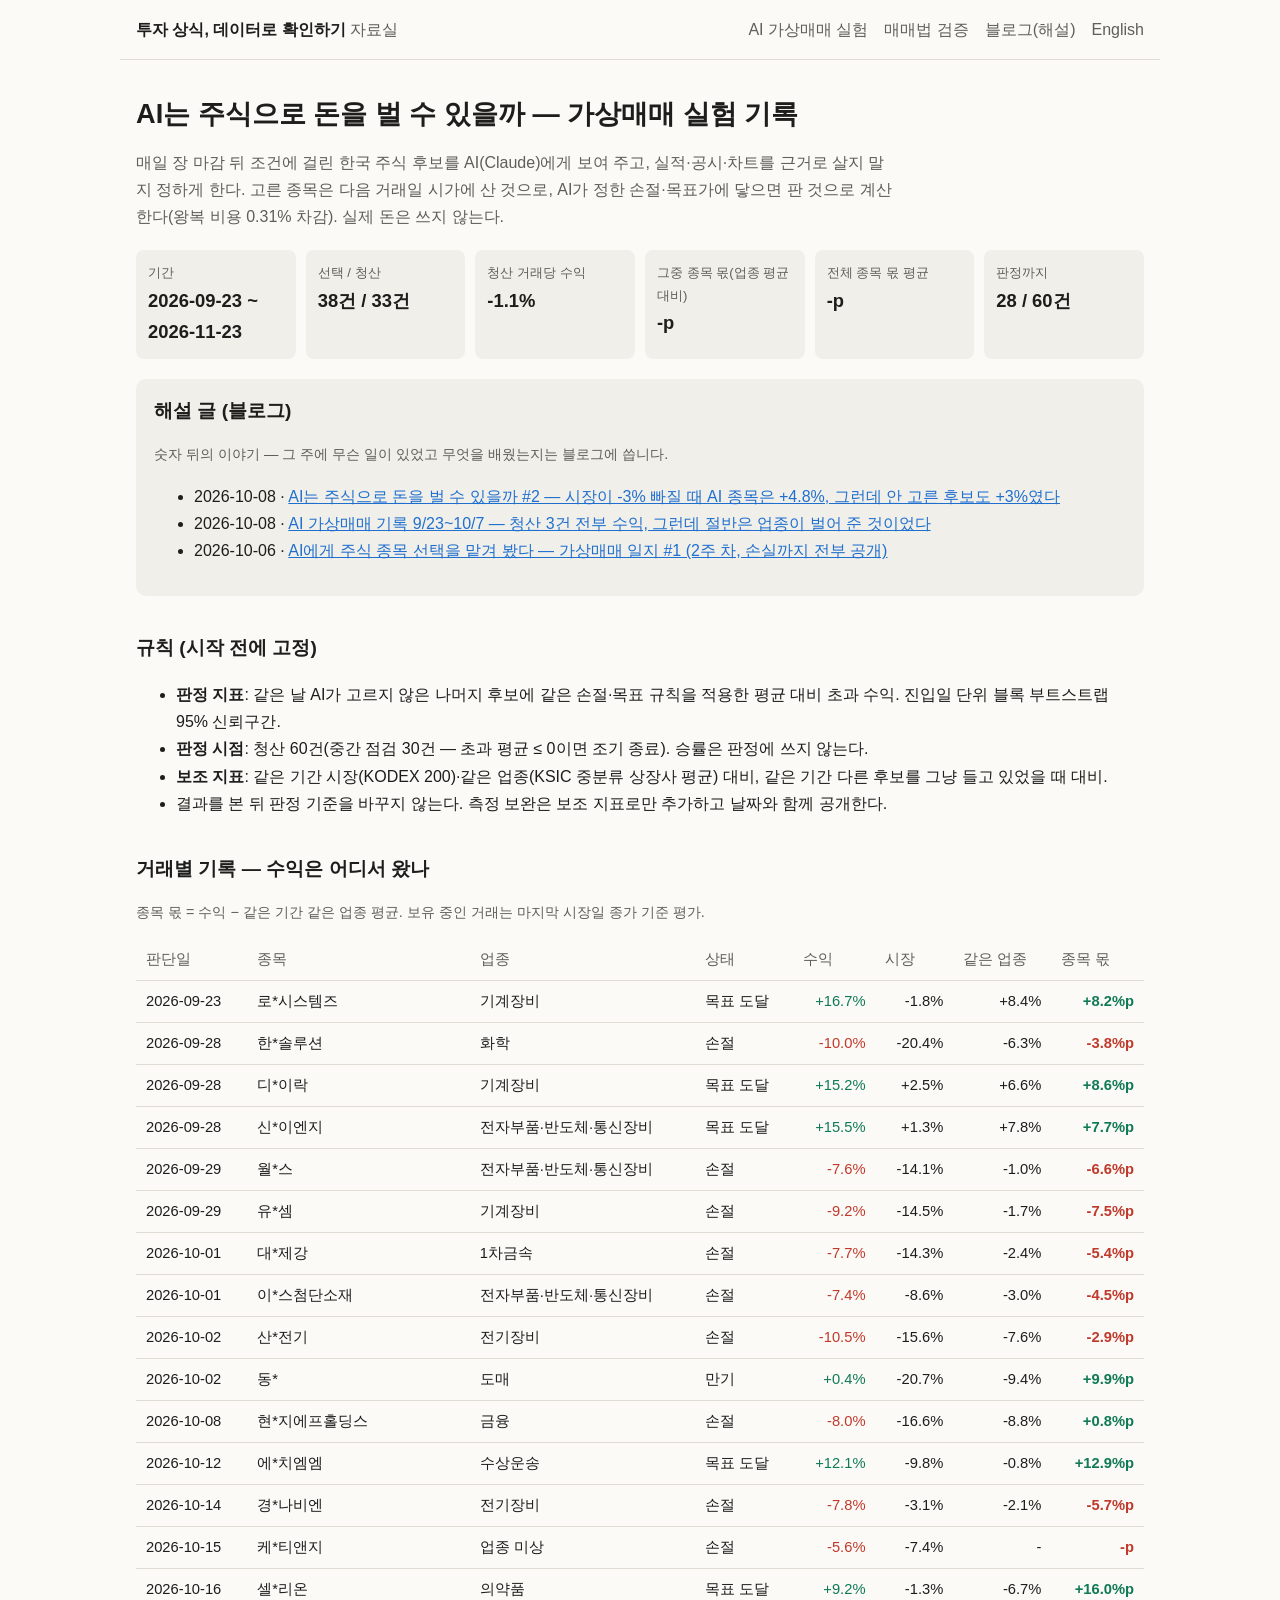
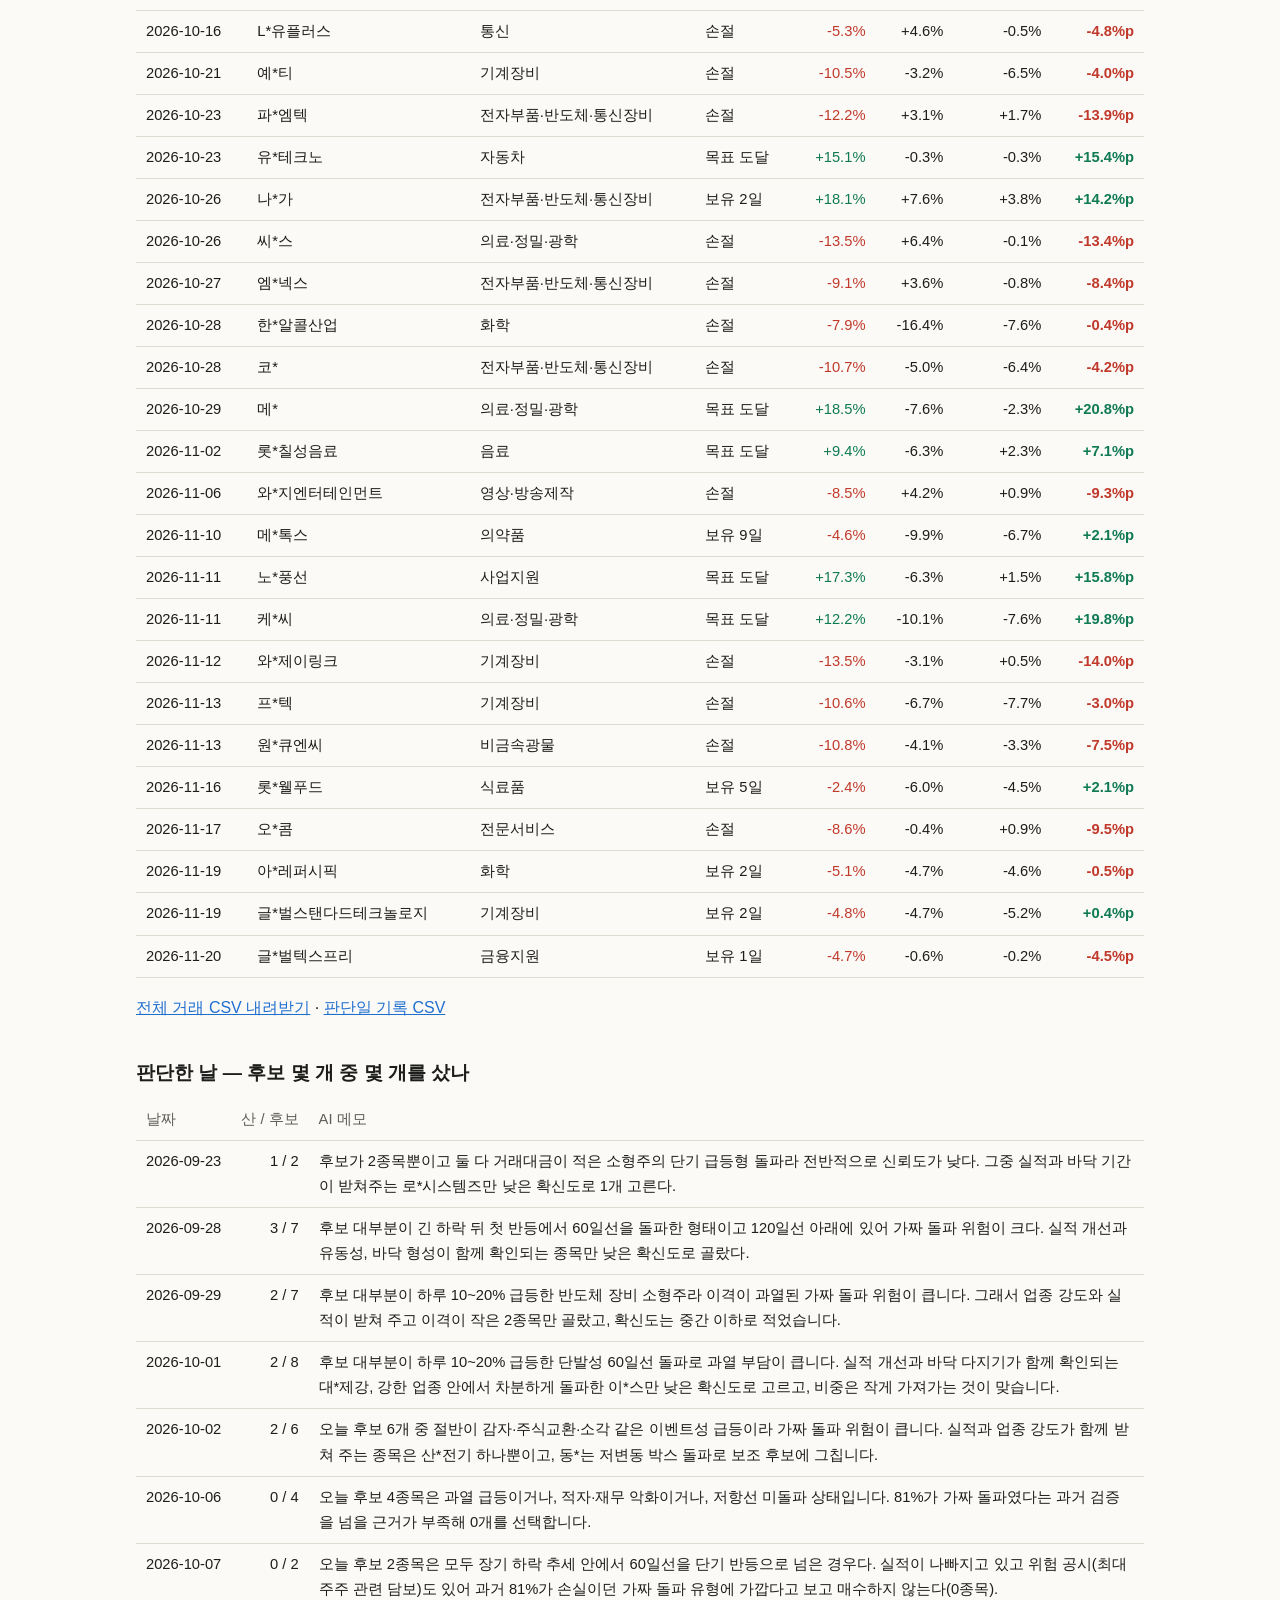
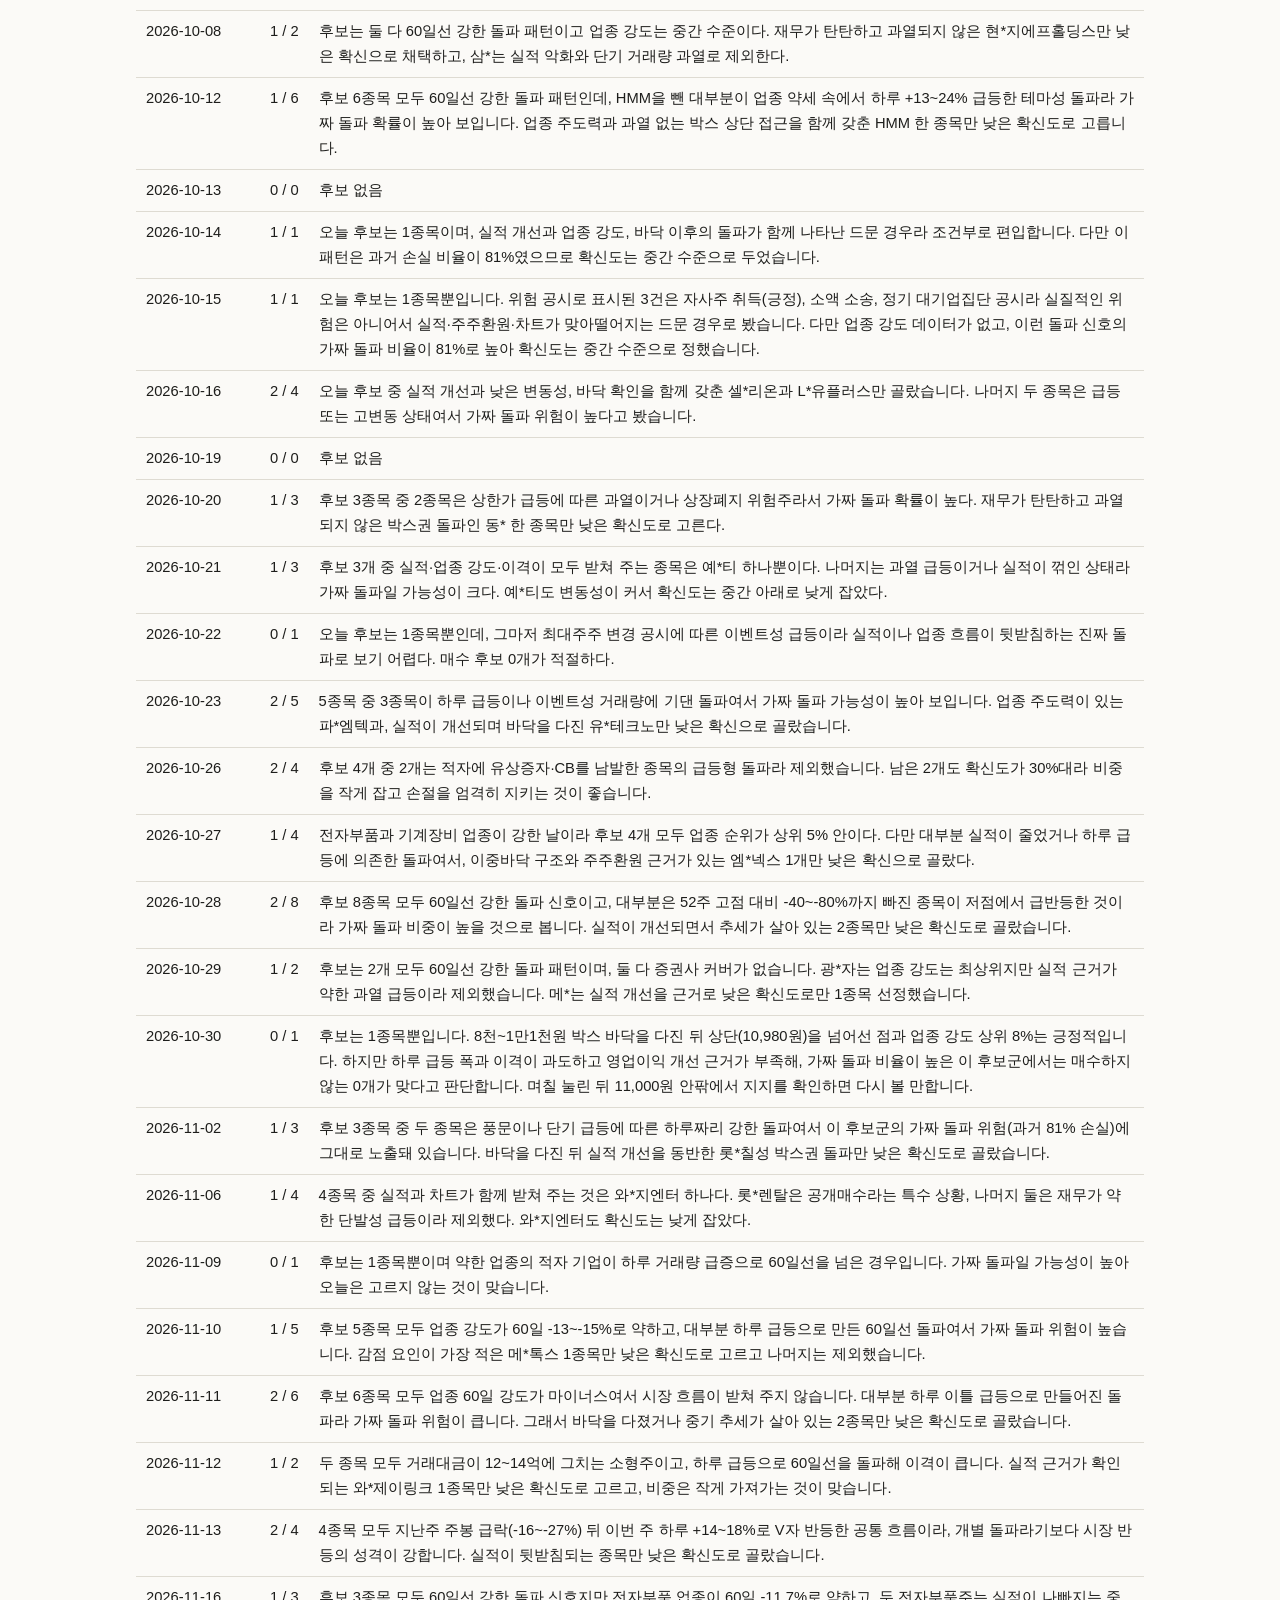
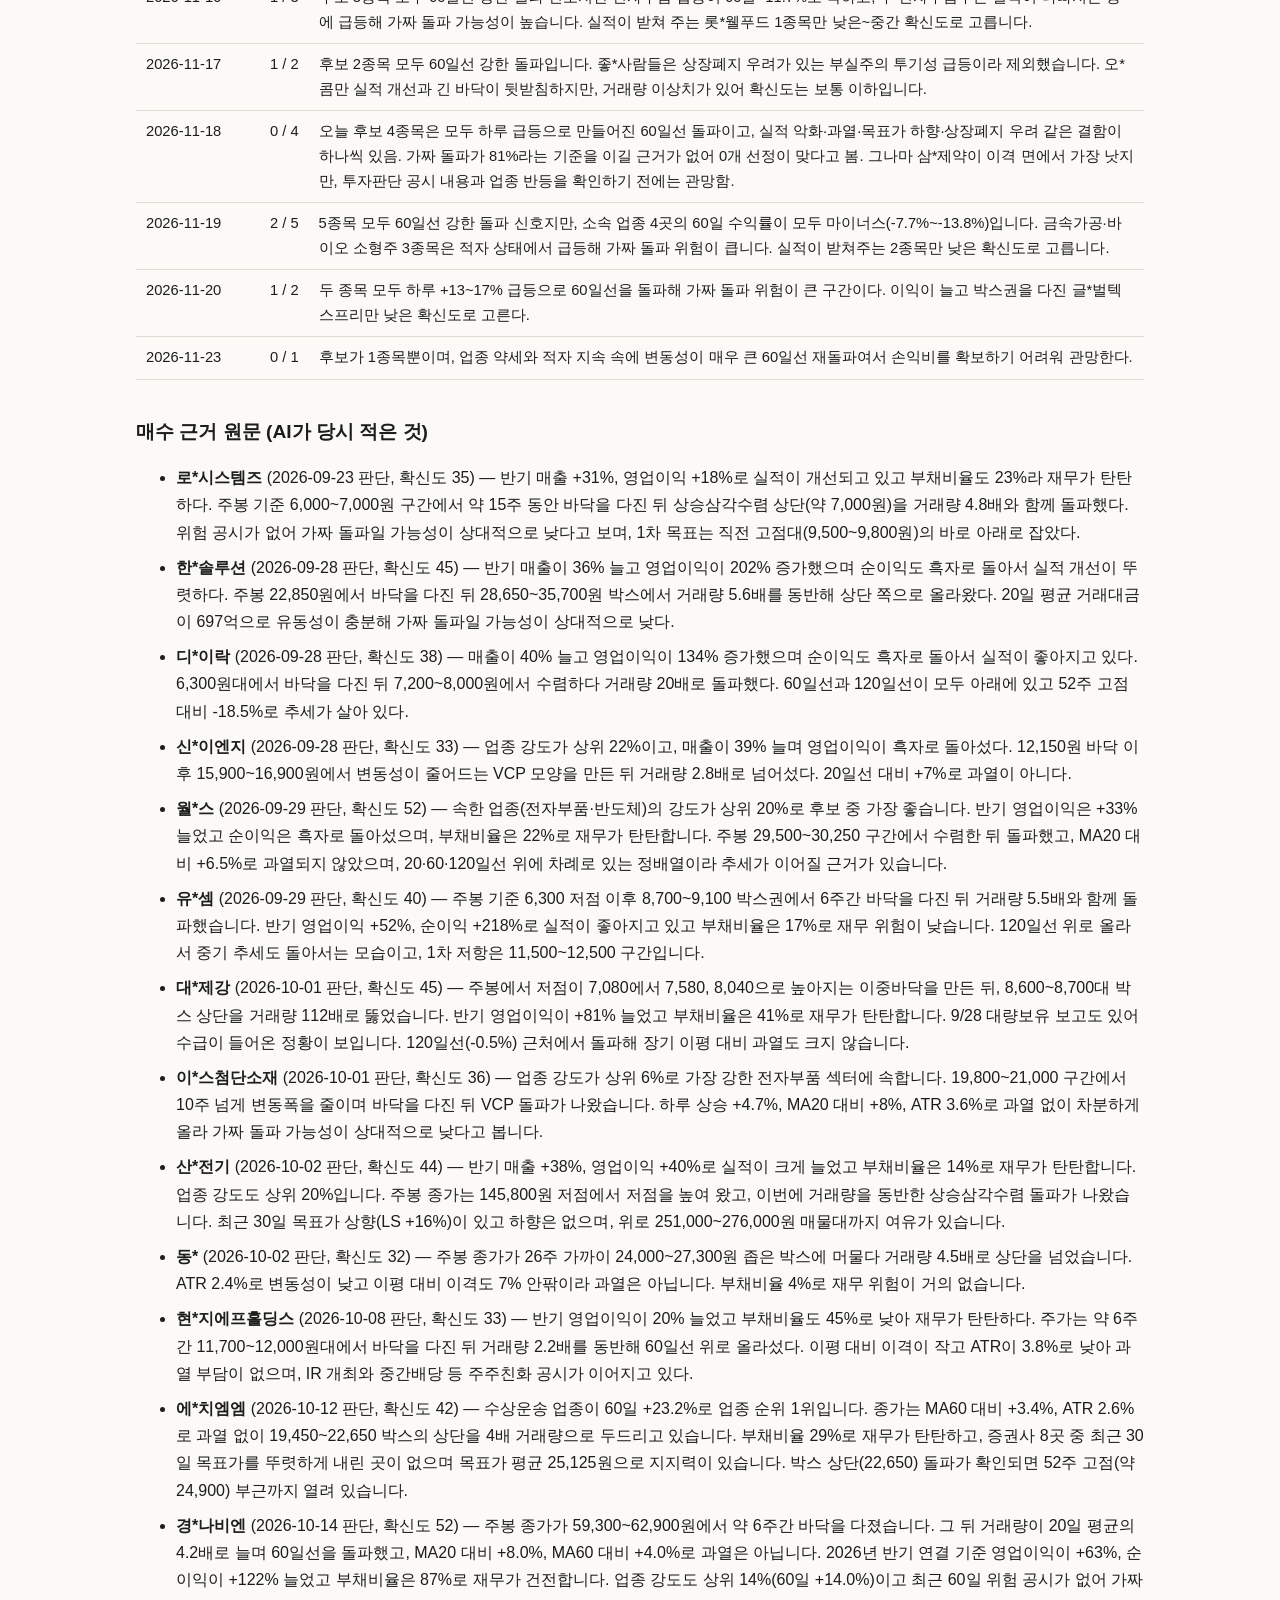
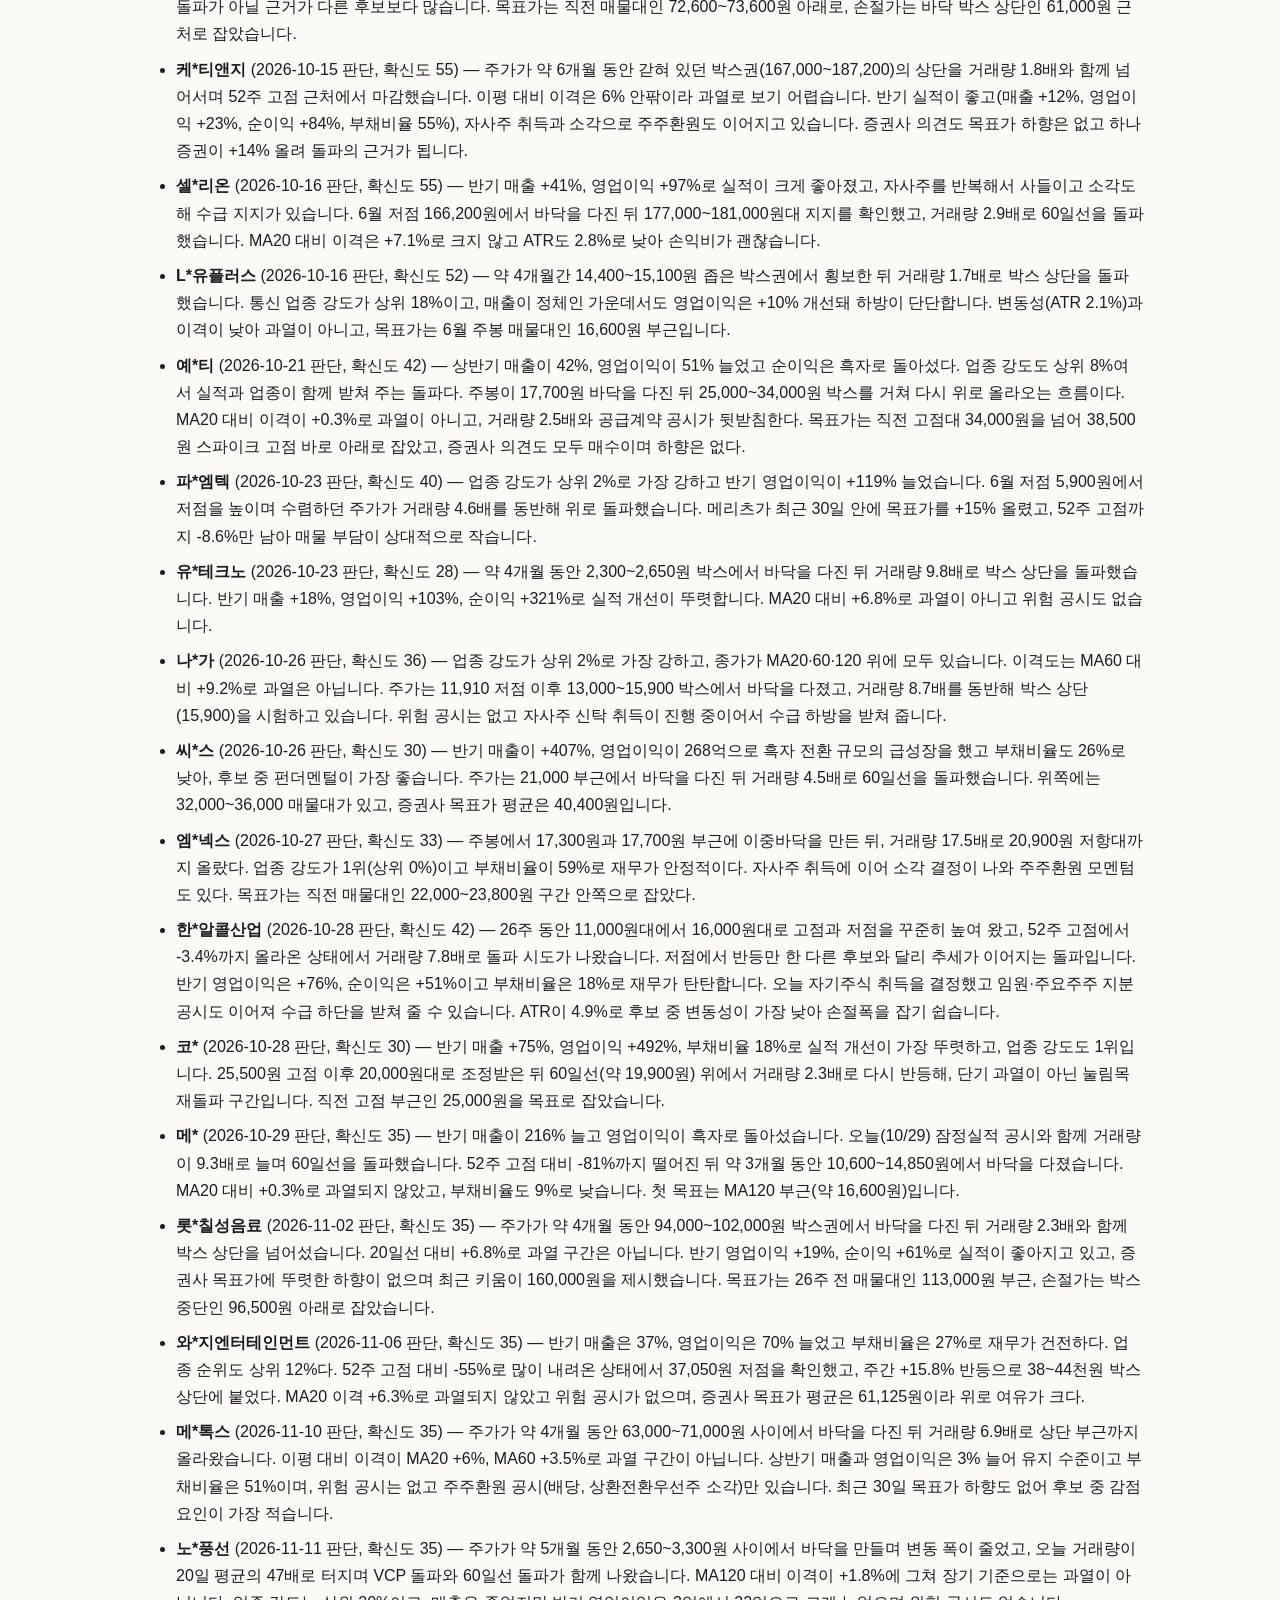
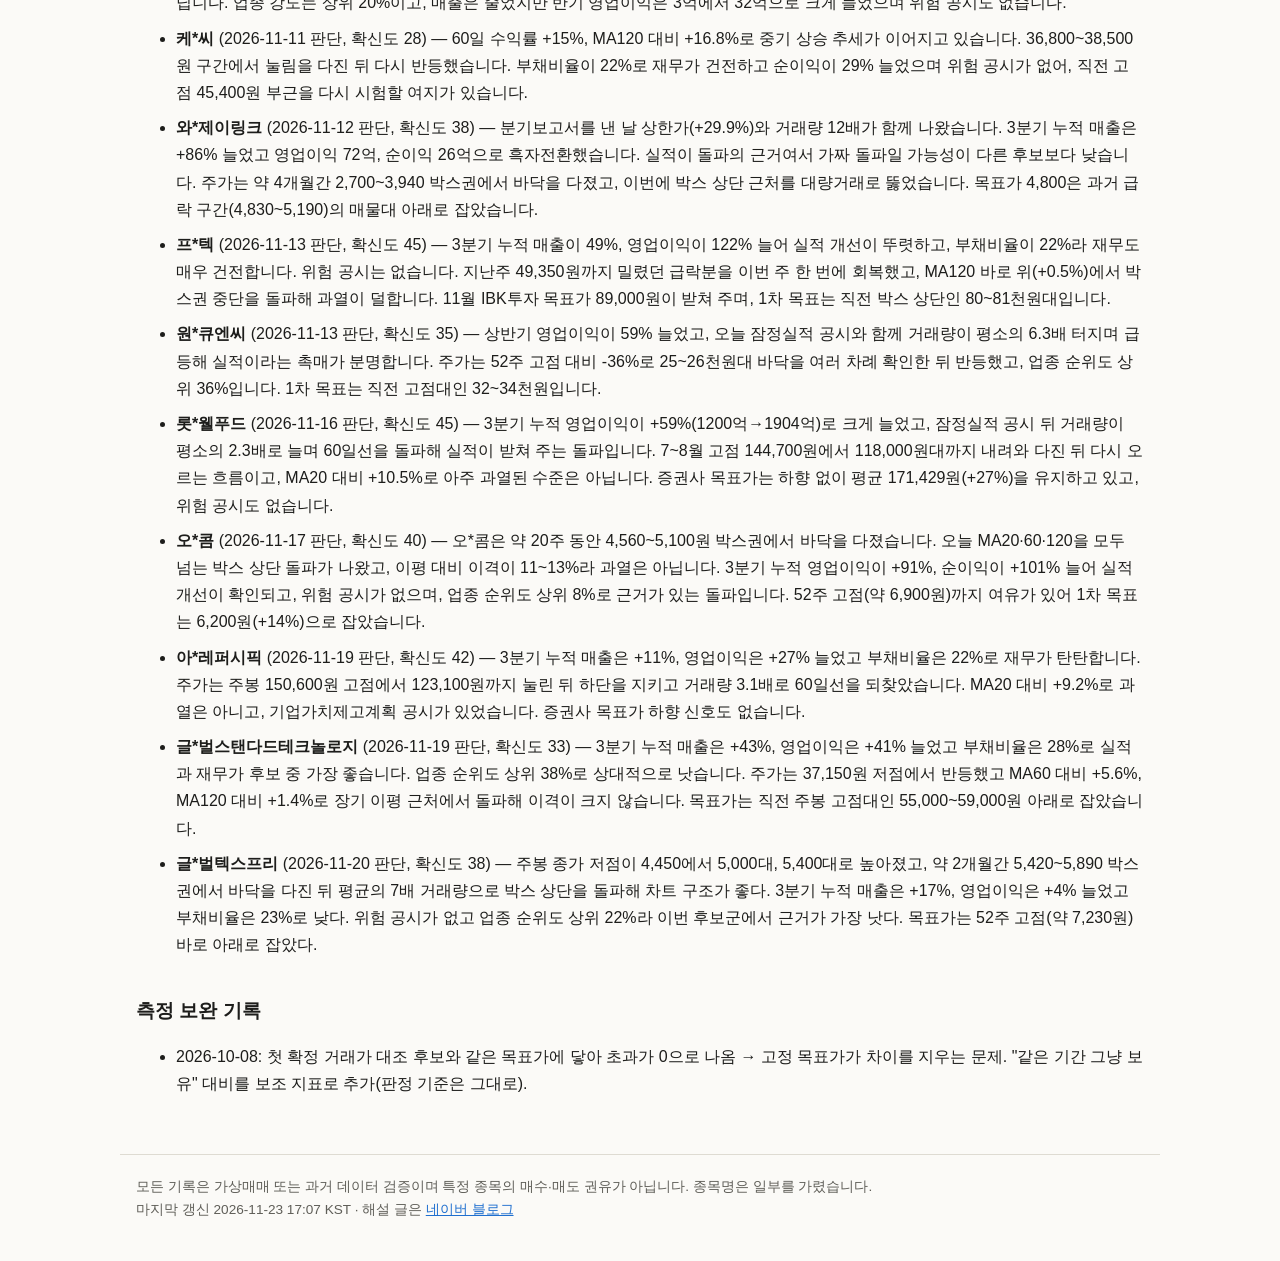
==== commit d4901dc9: "가상매매 기록 갱신 20261123" ====
--- a/ai-trading/index.html
+++ b/ai-trading/index.html
@@ -3,7 +3,7 @@
 <title>AI는 주식으로 돈을 벌 수 있을까 — 가상매매 실험 기록</title><meta name="description" content="AI(Claude)가 고른 한국 주식 가상매매의 전체 기록: 거래별 수익, 시장·업종 대비 분해, 판단 메모, CSV.">
 <link rel="canonical" href="https://km81jik-gif.github.io/ai-trading/">
 <link rel="alternate" type="application/rss+xml" title="투자 상식, 데이터로 확인하기 — 자료실" href="../feed.xml">
-<link rel="stylesheet" href="../style.css"><meta name="naver-site-verification" content="d9a3ba7bd224a177e4da610c9eb335765c6d03b2" /><script type="application/ld+json">{"@context": "https://schema.org", "@type": "Dataset", "name": "AI(Claude) 한국 주식 가상매매 실험 기록", "description": "AI가 고른 한국 주식의 가상매매 기록과 시장·업종 대비 수익 분해. 사전 고정 규칙, 청산 60건에서 판정.", "url": "https://km81jik-gif.github.io/ai-trading/", "inLanguage": "ko", "dateModified": "2026-11-20", "temporalCoverage": "2026-09-23/2026-11-20", "isAccessibleForFree": true, "distribution": [{"@type": "DataDownload", "encodingFormat": "text/csv", "contentUrl": "https://km81jik-gif.github.io/data/ai_trades.csv"}]}</script></head><body>
+<link rel="stylesheet" href="../style.css"><meta name="naver-site-verification" content="d9a3ba7bd224a177e4da610c9eb335765c6d03b2" /><script type="application/ld+json">{"@context": "https://schema.org", "@type": "Dataset", "name": "AI(Claude) 한국 주식 가상매매 실험 기록", "description": "AI가 고른 한국 주식의 가상매매 기록과 시장·업종 대비 수익 분해. 사전 고정 규칙, 청산 60건에서 판정.", "url": "https://km81jik-gif.github.io/ai-trading/", "inLanguage": "ko", "dateModified": "2026-11-23", "temporalCoverage": "2026-09-23/2026-11-23", "isAccessibleForFree": true, "distribution": [{"@type": "DataDownload", "encodingFormat": "text/csv", "contentUrl": "https://km81jik-gif.github.io/data/ai_trades.csv"}]}</script></head><body>
 <header><a class="brand" href="../index.html">투자 상식, 데이터로 확인하기 <span>자료실</span></a>
 <nav><a href="../ai-trading/index.html">AI 가상매매 실험</a><a href="../methods/index.html">매매법 검증</a><a href="https://blog.naver.com/km81jik">블로그(해설)</a><a href="https://mythvsdata.blogspot.com/" hreflang="en">English</a></nav></header>
 <main>
@@ -11,8 +11,8 @@
 <p class="lead">매일 장 마감 뒤 조건에 걸린 한국 주식 후보를 AI(Claude)에게 보여 주고, 실적·공시·차트를 근거로 살지 말지 정하게 한다.
 고른 종목은 다음 거래일 시가에 산 것으로, AI가 정한 손절·목표가에 닿으면 판 것으로 계산한다(왕복 비용 0.31% 차감). 실제 돈은 쓰지 않는다.</p>
 <div class="kpis">
-<div><span>기간</span><b>2026-09-23 ~ 2026-11-20</b></div>
-<div><span>선택 / 청산</span><b>37건 / 33건</b></div>
+<div><span>기간</span><b>2026-09-23 ~ 2026-11-23</b></div>
+<div><span>선택 / 청산</span><b>38건 / 33건</b></div>
 <div><span>청산 거래당 수익</span><b>-1.1%</b></div>
 <div><span>그중 종목 몫(업종 평균 대비)</span><b>-p</b></div>
 <div><span>전체 종목 몫 평균</span><b>-p</b></div>
@@ -109,15 +109,15 @@
 <td>손절</td>
 <td class="n neg">-8.5%</td><td class="n">+4.2%</td><td class="n">+0.9%</td>
 <td class="n neg"><b>-9.3%p</b></td></tr><tr><td>2026-11-10</td><td>메*톡스</td><td>의약품</td>
-<td>보유 8일</td>
-<td class="n neg">-0.9%</td><td class="n">-6.9%</td><td class="n">-4.6%</td>
-<td class="n pos"><b>+3.7%p</b></td></tr><tr><td>2026-11-11</td><td>노*풍선</td><td>사업지원</td>
+<td>보유 9일</td>
+<td class="n neg">-4.6%</td><td class="n">-9.9%</td><td class="n">-6.7%</td>
+<td class="n pos"><b>+2.1%p</b></td></tr><tr><td>2026-11-11</td><td>노*풍선</td><td>사업지원</td>
 <td>목표 도달</td>
 <td class="n pos">+17.3%</td><td class="n">-6.3%</td><td class="n">+1.5%</td>
 <td class="n pos"><b>+15.8%p</b></td></tr><tr><td>2026-11-11</td><td>케*씨</td><td>의료·정밀·광학</td>
 <td>목표 도달</td>
-<td class="n pos">+12.2%</td><td class="n">-10.1%</td><td class="n">-6.8%</td>
-<td class="n pos"><b>+19.0%p</b></td></tr><tr><td>2026-11-12</td><td>와*제이링크</td><td>기계장비</td>
+<td class="n pos">+12.2%</td><td class="n">-10.1%</td><td class="n">-7.6%</td>
+<td class="n pos"><b>+19.8%p</b></td></tr><tr><td>2026-11-12</td><td>와*제이링크</td><td>기계장비</td>
 <td>손절</td>
 <td class="n neg">-13.5%</td><td class="n">-3.1%</td><td class="n">+0.5%</td>
 <td class="n neg"><b>-14.0%p</b></td></tr><tr><td>2026-11-13</td><td>프*텍</td><td>기계장비</td>
@@ -127,27 +127,30 @@
 <td>손절</td>
 <td class="n neg">-10.8%</td><td class="n">-4.1%</td><td class="n">-3.3%</td>
 <td class="n neg"><b>-7.5%p</b></td></tr><tr><td>2026-11-16</td><td>롯*웰푸드</td><td>식료품</td>
-<td>보유 4일</td>
-<td class="n pos">+1.9%</td><td class="n">-2.9%</td><td class="n">-2.6%</td>
-<td class="n pos"><b>+4.6%p</b></td></tr><tr><td>2026-11-17</td><td>오*콤</td><td>전문서비스</td>
+<td>보유 5일</td>
+<td class="n neg">-2.4%</td><td class="n">-6.0%</td><td class="n">-4.5%</td>
+<td class="n pos"><b>+2.1%p</b></td></tr><tr><td>2026-11-17</td><td>오*콤</td><td>전문서비스</td>
 <td>손절</td>
 <td class="n neg">-8.6%</td><td class="n">-0.4%</td><td class="n">+0.9%</td>
 <td class="n neg"><b>-9.5%p</b></td></tr><tr><td>2026-11-19</td><td>아*레퍼시픽</td><td>화학</td>
+<td>보유 2일</td>
+<td class="n neg">-5.1%</td><td class="n">-4.7%</td><td class="n">-4.6%</td>
+<td class="n neg"><b>-0.5%p</b></td></tr><tr><td>2026-11-19</td><td>글*벌스탠다드테크놀로지</td><td>기계장비</td>
+<td>보유 2일</td>
+<td class="n neg">-4.8%</td><td class="n">-4.7%</td><td class="n">-5.2%</td>
+<td class="n pos"><b>+0.4%p</b></td></tr><tr><td>2026-11-20</td><td>글*벌텍스프리</td><td>금융지원</td>
 <td>보유 1일</td>
-<td class="n neg">-2.1%</td><td class="n">-1.5%</td><td class="n">-1.8%</td>
-<td class="n neg"><b>-0.2%p</b></td></tr><tr><td>2026-11-19</td><td>글*벌스탠다드테크놀로지</td><td>기계장비</td>
-<td>보유 1일</td>
-<td class="n pos">+0.5%</td><td class="n">-1.5%</td><td class="n">-3.0%</td>
-<td class="n pos"><b>+3.6%p</b></td></tr></tbody></table></div>
+<td class="n neg">-4.7%</td><td class="n">-0.6%</td><td class="n">-0.2%</td>
+<td class="n neg"><b>-4.5%p</b></td></tr></tbody></table></div>
 <p><a href="../data/ai_trades.csv">전체 거래 CSV 내려받기</a> · <a href="../data/ai_decisions.csv">판단일 기록 CSV</a></p>
 
 <h2>판단한 날 — 후보 몇 개 중 몇 개를 샀나</h2>
-<div class="tw"><table><thead><tr><th>날짜</th><th>산 / 후보</th><th>AI 메모</th></tr></thead><tbody><tr><td>2026-09-23</td><td class="n">1 / 2</td><td>후보가 2종목뿐이고 둘 다 거래대금이 적은 소형주의 단기 급등형 돌파라 전반적으로 신뢰도가 낮다. 그중 실적과 바닥 기간이 받쳐주는 로*시스템즈만 낮은 확신도로 1개 고른다.</td></tr><tr><td>2026-09-28</td><td class="n">3 / 7</td><td>후보 대부분이 긴 하락 뒤 첫 반등에서 60일선을 돌파한 형태이고 120일선 아래에 있어 가짜 돌파 위험이 크다. 실적 개선과 유동성, 바닥 형성이 함께 확인되는 종목만 낮은 확신도로 골랐다.</td></tr><tr><td>2026-09-29</td><td class="n">2 / 7</td><td>후보 대부분이 하루 10~20% 급등한 반도체 장비 소형주라 이격이 과열된 가짜 돌파 위험이 큽니다. 그래서 업종 강도와 실적이 받쳐 주고 이격이 작은 2종목만 골랐고, 확신도는 중간 이하로 적었습니다.</td></tr><tr><td>2026-10-01</td><td class="n">2 / 8</td><td>후보 대부분이 하루 10~20% 급등한 단발성 60일선 돌파로 과열 부담이 큽니다. 실적 개선과 바닥 다지기가 함께 확인되는 대*제강, 강한 업종 안에서 차분하게 돌파한 이*스만 낮은 확신도로 고르고, 비중은 작게 가져가는 것이 맞습니다.</td></tr><tr><td>2026-10-02</td><td class="n">2 / 6</td><td>오늘 후보 6개 중 절반이 감자·주식교환·소각 같은 이벤트성 급등이라 가짜 돌파 위험이 큽니다. 실적과 업종 강도가 함께 받쳐 주는 종목은 산*전기 하나뿐이고, 동*는 저변동 박스 돌파로 보조 후보에 그칩니다.</td></tr><tr><td>2026-10-06</td><td class="n">0 / 4</td><td>오늘 후보 4종목은 과열 급등이거나, 적자·재무 악화이거나, 저항선 미돌파 상태입니다. 81%가 가짜 돌파였다는 과거 검증을 넘을 근거가 부족해 0개를 선택합니다.</td></tr><tr><td>2026-10-07</td><td class="n">0 / 2</td><td>오늘 후보 2종목은 모두 장기 하락 추세 안에서 60일선을 단기 반등으로 넘은 경우다. 실적이 나빠지고 있고 위험 공시(최대주주 관련 담보)도 있어 과거 81%가 손실이던 가짜 돌파 유형에 가깝다고 보고 매수하지 않는다(0종목).</td></tr><tr><td>2026-10-08</td><td class="n">1 / 2</td><td>후보는 둘 다 60일선 강한 돌파 패턴이고 업종 강도는 중간 수준이다. 재무가 탄탄하고 과열되지 않은 현*지에프홀딩스만 낮은 확신으로 채택하고, 삼*는 실적 악화와 단기 거래량 과열로 제외한다.</td></tr><tr><td>2026-10-12</td><td class="n">1 / 6</td><td>후보 6종목 모두 60일선 강한 돌파 패턴인데, HMM을 뺀 대부분이 업종 약세 속에서 하루 +13~24% 급등한 테마성 돌파라 가짜 돌파 확률이 높아 보입니다. 업종 주도력과 과열 없는 박스 상단 접근을 함께 갖춘 HMM 한 종목만 낮은 확신도로 고릅니다.</td></tr><tr><td>2026-10-13</td><td class="n">0 / 0</td><td>후보 없음</td></tr><tr><td>2026-10-14</td><td class="n">1 / 1</td><td>오늘 후보는 1종목이며, 실적 개선과 업종 강도, 바닥 이후의 돌파가 함께 나타난 드문 경우라 조건부로 편입합니다. 다만 이 패턴은 과거 손실 비율이 81%였으므로 확신도는 중간 수준으로 두었습니다.</td></tr><tr><td>2026-10-15</td><td class="n">1 / 1</td><td>오늘 후보는 1종목뿐입니다. 위험 공시로 표시된 3건은 자사주 취득(긍정), 소액 소송, 정기 대기업집단 공시라 실질적인 위험은 아니어서 실적·주주환원·차트가 맞아떨어지는 드문 경우로 봤습니다. 다만 업종 강도 데이터가 없고, 이런 돌파 신호의 가짜 돌파 비율이 81%로 높아 확신도는 중간 수준으로 정했습니다.</td></tr><tr><td>2026-10-16</td><td class="n">2 / 4</td><td>오늘 후보 중 실적 개선과 낮은 변동성, 바닥 확인을 함께 갖춘 셀*리온과 L*유플러스만 골랐습니다. 나머지 두 종목은 급등 또는 고변동 상태여서 가짜 돌파 위험이 높다고 봤습니다.</td></tr><tr><td>2026-10-19</td><td class="n">0 / 0</td><td>후보 없음</td></tr><tr><td>2026-10-20</td><td class="n">1 / 3</td><td>후보 3종목 중 2종목은 상한가 급등에 따른 과열이거나 상장폐지 위험주라서 가짜 돌파 확률이 높다. 재무가 탄탄하고 과열되지 않은 박스권 돌파인 동* 한 종목만 낮은 확신도로 고른다.</td></tr><tr><td>2026-10-21</td><td class="n">1 / 3</td><td>후보 3개 중 실적·업종 강도·이격이 모두 받쳐 주는 종목은 예*티 하나뿐이다. 나머지는 과열 급등이거나 실적이 꺾인 상태라 가짜 돌파일 가능성이 크다. 예*티도 변동성이 커서 확신도는 중간 아래로 낮게 잡았다.</td></tr><tr><td>2026-10-22</td><td class="n">0 / 1</td><td>오늘 후보는 1종목뿐인데, 그마저 최대주주 변경 공시에 따른 이벤트성 급등이라 실적이나 업종 흐름이 뒷받침하는 진짜 돌파로 보기 어렵다. 매수 후보 0개가 적절하다.</td></tr><tr><td>2026-10-23</td><td class="n">2 / 5</td><td>5종목 중 3종목이 하루 급등이나 이벤트성 거래량에 기댄 돌파여서 가짜 돌파 가능성이 높아 보입니다. 업종 주도력이 있는 파*엠텍과, 실적이 개선되며 바닥을 다진 유*테크노만 낮은 확신으로 골랐습니다.</td></tr><tr><td>2026-10-26</td><td class="n">2 / 4</td><td>후보 4개 중 2개는 적자에 유상증자·CB를 남발한 종목의 급등형 돌파라 제외했습니다. 남은 2개도 확신도가 30%대라 비중을 작게 잡고 손절을 엄격히 지키는 것이 좋습니다.</td></tr><tr><td>2026-10-27</td><td class="n">1 / 4</td><td>전자부품과 기계장비 업종이 강한 날이라 후보 4개 모두 업종 순위가 상위 5% 안이다. 다만 대부분 실적이 줄었거나 하루 급등에 의존한 돌파여서, 이중바닥 구조와 주주환원 근거가 있는 엠*넥스 1개만 낮은 확신으로 골랐다.</td></tr><tr><td>2026-10-28</td><td class="n">2 / 8</td><td>후보 8종목 모두 60일선 강한 돌파 신호이고, 대부분은 52주 고점 대비 -40~-80%까지 빠진 종목이 저점에서 급반등한 것이라 가짜 돌파 비중이 높을 것으로 봅니다. 실적이 개선되면서 추세가 살아 있는 2종목만 낮은 확신도로 골랐습니다.</td></tr><tr><td>2026-10-29</td><td class="n">1 / 2</td><td>후보는 2개 모두 60일선 강한 돌파 패턴이며, 둘 다 증권사 커버가 없습니다. 광*자는 업종 강도는 최상위지만 실적 근거가 약한 과열 급등이라 제외했습니다. 메*는 실적 개선을 근거로 낮은 확신도로만 1종목 선정했습니다.</td></tr><tr><td>2026-10-30</td><td class="n">0 / 1</td><td>후보는 1종목뿐입니다. 8천~1만1천원 박스 바닥을 다진 뒤 상단(10,980원)을 넘어선 점과 업종 강도 상위 8%는 긍정적입니다. 하지만 하루 급등 폭과 이격이 과도하고 영업이익 개선 근거가 부족해, 가짜 돌파 비율이 높은 이 후보군에서는 매수하지 않는 0개가 맞다고 판단합니다. 며칠 눌린 뒤 11,000원 안팎에서 지지를 확인하면 다시 볼 만합니다.</td></tr><tr><td>2026-11-02</td><td class="n">1 / 3</td><td>후보 3종목 중 두 종목은 풍문이나 단기 급등에 따른 하루짜리 강한 돌파여서 이 후보군의 가짜 돌파 위험(과거 81% 손실)에 그대로 노출돼 있습니다. 바닥을 다진 뒤 실적 개선을 동반한 롯*칠성 박스권 돌파만 낮은 확신도로 골랐습니다.</td></tr><tr><td>2026-11-06</td><td class="n">1 / 4</td><td>4종목 중 실적과 차트가 함께 받쳐 주는 것은 와*지엔터 하나다. 롯*렌탈은 공개매수라는 특수 상황, 나머지 둘은 재무가 약한 단발성 급등이라 제외했다. 와*지엔터도 확신도는 낮게 잡았다.</td></tr><tr><td>2026-11-09</td><td class="n">0 / 1</td><td>후보는 1종목뿐이며 약한 업종의 적자 기업이 하루 거래량 급증으로 60일선을 넘은 경우입니다. 가짜 돌파일 가능성이 높아 오늘은 고르지 않는 것이 맞습니다.</td></tr><tr><td>2026-11-10</td><td class="n">1 / 5</td><td>후보 5종목 모두 업종 강도가 60일 -13~-15%로 약하고, 대부분 하루 급등으로 만든 60일선 돌파여서 가짜 돌파 위험이 높습니다. 감점 요인이 가장 적은 메*톡스 1종목만 낮은 확신도로 고르고 나머지는 제외했습니다.</td></tr><tr><td>2026-11-11</td><td class="n">2 / 6</td><td>후보 6종목 모두 업종 60일 강도가 마이너스여서 시장 흐름이 받쳐 주지 않습니다. 대부분 하루 이틀 급등으로 만들어진 돌파라 가짜 돌파 위험이 큽니다. 그래서 바닥을 다졌거나 중기 추세가 살아 있는 2종목만 낮은 확신도로 골랐습니다.</td></tr><tr><td>2026-11-12</td><td class="n">1 / 2</td><td>두 종목 모두 거래대금이 12~14억에 그치는 소형주이고, 하루 급등으로 60일선을 돌파해 이격이 큽니다. 실적 근거가 확인되는 와*제이링크 1종목만 낮은 확신도로 고르고, 비중은 작게 가져가는 것이 맞습니다.</td></tr><tr><td>2026-11-13</td><td class="n">2 / 4</td><td>4종목 모두 지난주 주봉 급락(-16~-27%) 뒤 이번 주 하루 +14~18%로 V자 반등한 공통 흐름이라, 개별 돌파라기보다 시장 반등의 성격이 강합니다. 실적이 뒷받침되는 종목만 낮은 확신도로 골랐습니다.</td></tr><tr><td>2026-11-16</td><td class="n">1 / 3</td><td>후보 3종목 모두 60일선 강한 돌파 신호지만 전자부품 업종이 60일 -11.7%로 약하고, 두 전자부품주는 실적이 나빠지는 중에 급등해 가짜 돌파 가능성이 높습니다. 실적이 받쳐 주는 롯*웰푸드 1종목만 낮은~중간 확신도로 고릅니다.</td></tr><tr><td>2026-11-17</td><td class="n">1 / 2</td><td>후보 2종목 모두 60일선 강한 돌파입니다. 좋*사람들은 상장폐지 우려가 있는 부실주의 투기성 급등이라 제외했습니다. 오*콤만 실적 개선과 긴 바닥이 뒷받침하지만, 거래량 이상치가 있어 확신도는 보통 이하입니다.</td></tr><tr><td>2026-11-18</td><td class="n">0 / 4</td><td>오늘 후보 4종목은 모두 하루 급등으로 만들어진 60일선 돌파이고, 실적 악화·과열·목표가 하향·상장폐지 우려 같은 결함이 하나씩 있음. 가짜 돌파가 81%라는 기준을 이길 근거가 없어 0개 선정이 맞다고 봄. 그나마 삼*제약이 이격 면에서 가장 낫지만, 투자판단 공시 내용과 업종 반등을 확인하기 전에는 관망함.</td></tr><tr><td>2026-11-19</td><td class="n">2 / 5</td><td>5종목 모두 60일선 강한 돌파 신호지만, 소속 업종 4곳의 60일 수익률이 모두 마이너스(-7.7%~-13.8%)입니다. 금속가공·바이오 소형주 3종목은 적자 상태에서 급등해 가짜 돌파 위험이 큽니다. 실적이 받쳐주는 2종목만 낮은 확신도로 고릅니다.</td></tr><tr><td>2026-11-20</td><td class="n">1 / 2</td><td>매수 결정 1종목 — 종목과 메모는 진입 뒤 공개</td></tr></tbody></table></div>
+<div class="tw"><table><thead><tr><th>날짜</th><th>산 / 후보</th><th>AI 메모</th></tr></thead><tbody><tr><td>2026-09-23</td><td class="n">1 / 2</td><td>후보가 2종목뿐이고 둘 다 거래대금이 적은 소형주의 단기 급등형 돌파라 전반적으로 신뢰도가 낮다. 그중 실적과 바닥 기간이 받쳐주는 로*시스템즈만 낮은 확신도로 1개 고른다.</td></tr><tr><td>2026-09-28</td><td class="n">3 / 7</td><td>후보 대부분이 긴 하락 뒤 첫 반등에서 60일선을 돌파한 형태이고 120일선 아래에 있어 가짜 돌파 위험이 크다. 실적 개선과 유동성, 바닥 형성이 함께 확인되는 종목만 낮은 확신도로 골랐다.</td></tr><tr><td>2026-09-29</td><td class="n">2 / 7</td><td>후보 대부분이 하루 10~20% 급등한 반도체 장비 소형주라 이격이 과열된 가짜 돌파 위험이 큽니다. 그래서 업종 강도와 실적이 받쳐 주고 이격이 작은 2종목만 골랐고, 확신도는 중간 이하로 적었습니다.</td></tr><tr><td>2026-10-01</td><td class="n">2 / 8</td><td>후보 대부분이 하루 10~20% 급등한 단발성 60일선 돌파로 과열 부담이 큽니다. 실적 개선과 바닥 다지기가 함께 확인되는 대*제강, 강한 업종 안에서 차분하게 돌파한 이*스만 낮은 확신도로 고르고, 비중은 작게 가져가는 것이 맞습니다.</td></tr><tr><td>2026-10-02</td><td class="n">2 / 6</td><td>오늘 후보 6개 중 절반이 감자·주식교환·소각 같은 이벤트성 급등이라 가짜 돌파 위험이 큽니다. 실적과 업종 강도가 함께 받쳐 주는 종목은 산*전기 하나뿐이고, 동*는 저변동 박스 돌파로 보조 후보에 그칩니다.</td></tr><tr><td>2026-10-06</td><td class="n">0 / 4</td><td>오늘 후보 4종목은 과열 급등이거나, 적자·재무 악화이거나, 저항선 미돌파 상태입니다. 81%가 가짜 돌파였다는 과거 검증을 넘을 근거가 부족해 0개를 선택합니다.</td></tr><tr><td>2026-10-07</td><td class="n">0 / 2</td><td>오늘 후보 2종목은 모두 장기 하락 추세 안에서 60일선을 단기 반등으로 넘은 경우다. 실적이 나빠지고 있고 위험 공시(최대주주 관련 담보)도 있어 과거 81%가 손실이던 가짜 돌파 유형에 가깝다고 보고 매수하지 않는다(0종목).</td></tr><tr><td>2026-10-08</td><td class="n">1 / 2</td><td>후보는 둘 다 60일선 강한 돌파 패턴이고 업종 강도는 중간 수준이다. 재무가 탄탄하고 과열되지 않은 현*지에프홀딩스만 낮은 확신으로 채택하고, 삼*는 실적 악화와 단기 거래량 과열로 제외한다.</td></tr><tr><td>2026-10-12</td><td class="n">1 / 6</td><td>후보 6종목 모두 60일선 강한 돌파 패턴인데, HMM을 뺀 대부분이 업종 약세 속에서 하루 +13~24% 급등한 테마성 돌파라 가짜 돌파 확률이 높아 보입니다. 업종 주도력과 과열 없는 박스 상단 접근을 함께 갖춘 HMM 한 종목만 낮은 확신도로 고릅니다.</td></tr><tr><td>2026-10-13</td><td class="n">0 / 0</td><td>후보 없음</td></tr><tr><td>2026-10-14</td><td class="n">1 / 1</td><td>오늘 후보는 1종목이며, 실적 개선과 업종 강도, 바닥 이후의 돌파가 함께 나타난 드문 경우라 조건부로 편입합니다. 다만 이 패턴은 과거 손실 비율이 81%였으므로 확신도는 중간 수준으로 두었습니다.</td></tr><tr><td>2026-10-15</td><td class="n">1 / 1</td><td>오늘 후보는 1종목뿐입니다. 위험 공시로 표시된 3건은 자사주 취득(긍정), 소액 소송, 정기 대기업집단 공시라 실질적인 위험은 아니어서 실적·주주환원·차트가 맞아떨어지는 드문 경우로 봤습니다. 다만 업종 강도 데이터가 없고, 이런 돌파 신호의 가짜 돌파 비율이 81%로 높아 확신도는 중간 수준으로 정했습니다.</td></tr><tr><td>2026-10-16</td><td class="n">2 / 4</td><td>오늘 후보 중 실적 개선과 낮은 변동성, 바닥 확인을 함께 갖춘 셀*리온과 L*유플러스만 골랐습니다. 나머지 두 종목은 급등 또는 고변동 상태여서 가짜 돌파 위험이 높다고 봤습니다.</td></tr><tr><td>2026-10-19</td><td class="n">0 / 0</td><td>후보 없음</td></tr><tr><td>2026-10-20</td><td class="n">1 / 3</td><td>후보 3종목 중 2종목은 상한가 급등에 따른 과열이거나 상장폐지 위험주라서 가짜 돌파 확률이 높다. 재무가 탄탄하고 과열되지 않은 박스권 돌파인 동* 한 종목만 낮은 확신도로 고른다.</td></tr><tr><td>2026-10-21</td><td class="n">1 / 3</td><td>후보 3개 중 실적·업종 강도·이격이 모두 받쳐 주는 종목은 예*티 하나뿐이다. 나머지는 과열 급등이거나 실적이 꺾인 상태라 가짜 돌파일 가능성이 크다. 예*티도 변동성이 커서 확신도는 중간 아래로 낮게 잡았다.</td></tr><tr><td>2026-10-22</td><td class="n">0 / 1</td><td>오늘 후보는 1종목뿐인데, 그마저 최대주주 변경 공시에 따른 이벤트성 급등이라 실적이나 업종 흐름이 뒷받침하는 진짜 돌파로 보기 어렵다. 매수 후보 0개가 적절하다.</td></tr><tr><td>2026-10-23</td><td class="n">2 / 5</td><td>5종목 중 3종목이 하루 급등이나 이벤트성 거래량에 기댄 돌파여서 가짜 돌파 가능성이 높아 보입니다. 업종 주도력이 있는 파*엠텍과, 실적이 개선되며 바닥을 다진 유*테크노만 낮은 확신으로 골랐습니다.</td></tr><tr><td>2026-10-26</td><td class="n">2 / 4</td><td>후보 4개 중 2개는 적자에 유상증자·CB를 남발한 종목의 급등형 돌파라 제외했습니다. 남은 2개도 확신도가 30%대라 비중을 작게 잡고 손절을 엄격히 지키는 것이 좋습니다.</td></tr><tr><td>2026-10-27</td><td class="n">1 / 4</td><td>전자부품과 기계장비 업종이 강한 날이라 후보 4개 모두 업종 순위가 상위 5% 안이다. 다만 대부분 실적이 줄었거나 하루 급등에 의존한 돌파여서, 이중바닥 구조와 주주환원 근거가 있는 엠*넥스 1개만 낮은 확신으로 골랐다.</td></tr><tr><td>2026-10-28</td><td class="n">2 / 8</td><td>후보 8종목 모두 60일선 강한 돌파 신호이고, 대부분은 52주 고점 대비 -40~-80%까지 빠진 종목이 저점에서 급반등한 것이라 가짜 돌파 비중이 높을 것으로 봅니다. 실적이 개선되면서 추세가 살아 있는 2종목만 낮은 확신도로 골랐습니다.</td></tr><tr><td>2026-10-29</td><td class="n">1 / 2</td><td>후보는 2개 모두 60일선 강한 돌파 패턴이며, 둘 다 증권사 커버가 없습니다. 광*자는 업종 강도는 최상위지만 실적 근거가 약한 과열 급등이라 제외했습니다. 메*는 실적 개선을 근거로 낮은 확신도로만 1종목 선정했습니다.</td></tr><tr><td>2026-10-30</td><td class="n">0 / 1</td><td>후보는 1종목뿐입니다. 8천~1만1천원 박스 바닥을 다진 뒤 상단(10,980원)을 넘어선 점과 업종 강도 상위 8%는 긍정적입니다. 하지만 하루 급등 폭과 이격이 과도하고 영업이익 개선 근거가 부족해, 가짜 돌파 비율이 높은 이 후보군에서는 매수하지 않는 0개가 맞다고 판단합니다. 며칠 눌린 뒤 11,000원 안팎에서 지지를 확인하면 다시 볼 만합니다.</td></tr><tr><td>2026-11-02</td><td class="n">1 / 3</td><td>후보 3종목 중 두 종목은 풍문이나 단기 급등에 따른 하루짜리 강한 돌파여서 이 후보군의 가짜 돌파 위험(과거 81% 손실)에 그대로 노출돼 있습니다. 바닥을 다진 뒤 실적 개선을 동반한 롯*칠성 박스권 돌파만 낮은 확신도로 골랐습니다.</td></tr><tr><td>2026-11-06</td><td class="n">1 / 4</td><td>4종목 중 실적과 차트가 함께 받쳐 주는 것은 와*지엔터 하나다. 롯*렌탈은 공개매수라는 특수 상황, 나머지 둘은 재무가 약한 단발성 급등이라 제외했다. 와*지엔터도 확신도는 낮게 잡았다.</td></tr><tr><td>2026-11-09</td><td class="n">0 / 1</td><td>후보는 1종목뿐이며 약한 업종의 적자 기업이 하루 거래량 급증으로 60일선을 넘은 경우입니다. 가짜 돌파일 가능성이 높아 오늘은 고르지 않는 것이 맞습니다.</td></tr><tr><td>2026-11-10</td><td class="n">1 / 5</td><td>후보 5종목 모두 업종 강도가 60일 -13~-15%로 약하고, 대부분 하루 급등으로 만든 60일선 돌파여서 가짜 돌파 위험이 높습니다. 감점 요인이 가장 적은 메*톡스 1종목만 낮은 확신도로 고르고 나머지는 제외했습니다.</td></tr><tr><td>2026-11-11</td><td class="n">2 / 6</td><td>후보 6종목 모두 업종 60일 강도가 마이너스여서 시장 흐름이 받쳐 주지 않습니다. 대부분 하루 이틀 급등으로 만들어진 돌파라 가짜 돌파 위험이 큽니다. 그래서 바닥을 다졌거나 중기 추세가 살아 있는 2종목만 낮은 확신도로 골랐습니다.</td></tr><tr><td>2026-11-12</td><td class="n">1 / 2</td><td>두 종목 모두 거래대금이 12~14억에 그치는 소형주이고, 하루 급등으로 60일선을 돌파해 이격이 큽니다. 실적 근거가 확인되는 와*제이링크 1종목만 낮은 확신도로 고르고, 비중은 작게 가져가는 것이 맞습니다.</td></tr><tr><td>2026-11-13</td><td class="n">2 / 4</td><td>4종목 모두 지난주 주봉 급락(-16~-27%) 뒤 이번 주 하루 +14~18%로 V자 반등한 공통 흐름이라, 개별 돌파라기보다 시장 반등의 성격이 강합니다. 실적이 뒷받침되는 종목만 낮은 확신도로 골랐습니다.</td></tr><tr><td>2026-11-16</td><td class="n">1 / 3</td><td>후보 3종목 모두 60일선 강한 돌파 신호지만 전자부품 업종이 60일 -11.7%로 약하고, 두 전자부품주는 실적이 나빠지는 중에 급등해 가짜 돌파 가능성이 높습니다. 실적이 받쳐 주는 롯*웰푸드 1종목만 낮은~중간 확신도로 고릅니다.</td></tr><tr><td>2026-11-17</td><td class="n">1 / 2</td><td>후보 2종목 모두 60일선 강한 돌파입니다. 좋*사람들은 상장폐지 우려가 있는 부실주의 투기성 급등이라 제외했습니다. 오*콤만 실적 개선과 긴 바닥이 뒷받침하지만, 거래량 이상치가 있어 확신도는 보통 이하입니다.</td></tr><tr><td>2026-11-18</td><td class="n">0 / 4</td><td>오늘 후보 4종목은 모두 하루 급등으로 만들어진 60일선 돌파이고, 실적 악화·과열·목표가 하향·상장폐지 우려 같은 결함이 하나씩 있음. 가짜 돌파가 81%라는 기준을 이길 근거가 없어 0개 선정이 맞다고 봄. 그나마 삼*제약이 이격 면에서 가장 낫지만, 투자판단 공시 내용과 업종 반등을 확인하기 전에는 관망함.</td></tr><tr><td>2026-11-19</td><td class="n">2 / 5</td><td>5종목 모두 60일선 강한 돌파 신호지만, 소속 업종 4곳의 60일 수익률이 모두 마이너스(-7.7%~-13.8%)입니다. 금속가공·바이오 소형주 3종목은 적자 상태에서 급등해 가짜 돌파 위험이 큽니다. 실적이 받쳐주는 2종목만 낮은 확신도로 고릅니다.</td></tr><tr><td>2026-11-20</td><td class="n">1 / 2</td><td>두 종목 모두 하루 +13~17% 급등으로 60일선을 돌파해 가짜 돌파 위험이 큰 구간이다. 이익이 늘고 박스권을 다진 글*벌텍스프리만 낮은 확신도로 고른다.</td></tr><tr><td>2026-11-23</td><td class="n">0 / 1</td><td>후보가 1종목뿐이며, 업종 약세와 적자 지속 속에 변동성이 매우 큰 60일선 재돌파여서 손익비를 확보하기 어려워 관망한다.</td></tr></tbody></table></div>
 
-<h2>매수 근거 원문 (AI가 당시 적은 것)</h2><ul class="th"><li><b>로*시스템즈</b> (2026-09-23 판단, 확신도 35) — 반기 매출 +31%, 영업이익 +18%로 실적이 개선되고 있고 부채비율도 23%라 재무가 탄탄하다. 주봉 기준 6,000~7,000원 구간에서 약 15주 동안 바닥을 다진 뒤 상승삼각수렴 상단(약 7,000원)을 거래량 4.8배와 함께 돌파했다. 위험 공시가 없어 가짜 돌파일 가능성이 상대적으로 낮다고 보며, 1차 목표는 직전 고점대(9,500~9,800원)의 바로 아래로 잡았다.</li><li><b>한*솔루션</b> (2026-09-28 판단, 확신도 45) — 반기 매출이 36% 늘고 영업이익이 202% 증가했으며 순이익도 흑자로 돌아서 실적 개선이 뚜렷하다. 주봉 22,850원에서 바닥을 다진 뒤 28,650~35,700원 박스에서 거래량 5.6배를 동반해 상단 쪽으로 올라왔다. 20일 평균 거래대금이 697억으로 유동성이 충분해 가짜 돌파일 가능성이 상대적으로 낮다.</li><li><b>디*이락</b> (2026-09-28 판단, 확신도 38) — 매출이 40% 늘고 영업이익이 134% 증가했으며 순이익도 흑자로 돌아서 실적이 좋아지고 있다. 6,300원대에서 바닥을 다진 뒤 7,200~8,000원에서 수렴하다 거래량 20배로 돌파했다. 60일선과 120일선이 모두 아래에 있고 52주 고점 대비 -18.5%로 추세가 살아 있다.</li><li><b>신*이엔지</b> (2026-09-28 판단, 확신도 33) — 업종 강도가 상위 22%이고, 매출이 39% 늘며 영업이익이 흑자로 돌아섰다. 12,150원 바닥 이후 15,900~16,900원에서 변동성이 줄어드는 VCP 모양을 만든 뒤 거래량 2.8배로 넘어섰다. 20일선 대비 +7%로 과열이 아니다.</li><li><b>월*스</b> (2026-09-29 판단, 확신도 52) — 속한 업종(전자부품·반도체)의 강도가 상위 20%로 후보 중 가장 좋습니다. 반기 영업이익은 +33% 늘었고 순이익은 흑자로 돌아섰으며, 부채비율은 22%로 재무가 탄탄합니다. 주봉 29,500~30,250 구간에서 수렴한 뒤 돌파했고, MA20 대비 +6.5%로 과열되지 않았으며, 20·60·120일선 위에 차례로 있는 정배열이라 추세가 이어질 근거가 있습니다.</li><li><b>유*셈</b> (2026-09-29 판단, 확신도 40) — 주봉 기준 6,300 저점 이후 8,700~9,100 박스권에서 6주간 바닥을 다진 뒤 거래량 5.5배와 함께 돌파했습니다. 반기 영업이익 +52%, 순이익 +218%로 실적이 좋아지고 있고 부채비율은 17%로 재무 위험이 낮습니다. 120일선 위로 올라서 중기 추세도 돌아서는 모습이고, 1차 저항은 11,500~12,500 구간입니다.</li><li><b>대*제강</b> (2026-10-01 판단, 확신도 45) — 주봉에서 저점이 7,080에서 7,580, 8,040으로 높아지는 이중바닥을 만든 뒤, 8,600~8,700대 박스 상단을 거래량 112배로 뚫었습니다. 반기 영업이익이 +81% 늘었고 부채비율은 41%로 재무가 탄탄합니다. 9/28 대량보유 보고도 있어 수급이 들어온 정황이 보입니다. 120일선(-0.5%) 근처에서 돌파해 장기 이평 대비 과열도 크지 않습니다.</li><li><b>이*스첨단소재</b> (2026-10-01 판단, 확신도 36) — 업종 강도가 상위 6%로 가장 강한 전자부품 섹터에 속합니다. 19,800~21,000 구간에서 10주 넘게 변동폭을 줄이며 바닥을 다진 뒤 VCP 돌파가 나왔습니다. 하루 상승 +4.7%, MA20 대비 +8%, ATR 3.6%로 과열 없이 차분하게 올라 가짜 돌파 가능성이 상대적으로 낮다고 봅니다.</li><li><b>산*전기</b> (2026-10-02 판단, 확신도 44) — 반기 매출 +38%, 영업이익 +40%로 실적이 크게 늘었고 부채비율은 14%로 재무가 탄탄합니다. 업종 강도도 상위 20%입니다. 주봉 종가는 145,800원 저점에서 저점을 높여 왔고, 이번에 거래량을 동반한 상승삼각수렴 돌파가 나왔습니다. 최근 30일 목표가 상향(LS +16%)이 있고 하향은 없으며, 위로 251,000~276,000원 매물대까지 여유가 있습니다.</li><li><b>동*</b> (2026-10-02 판단, 확신도 32) — 주봉 종가가 26주 가까이 24,000~27,300원 좁은 박스에 머물다 거래량 4.5배로 상단을 넘었습니다. ATR 2.4%로 변동성이 낮고 이평 대비 이격도 7% 안팎이라 과열은 아닙니다. 부채비율 4%로 재무 위험이 거의 없습니다.</li><li><b>현*지에프홀딩스</b> (2026-10-08 판단, 확신도 33) — 반기 영업이익이 20% 늘었고 부채비율도 45%로 낮아 재무가 탄탄하다. 주가는 약 6주간 11,700~12,000원대에서 바닥을 다진 뒤 거래량 2.2배를 동반해 60일선 위로 올라섰다. 이평 대비 이격이 작고 ATR이 3.8%로 낮아 과열 부담이 없으며, IR 개최와 중간배당 등 주주친화 공시가 이어지고 있다.</li><li><b>에*치엠엠</b> (2026-10-12 판단, 확신도 42) — 수상운송 업종이 60일 +23.2%로 업종 순위 1위입니다. 종가는 MA60 대비 +3.4%, ATR 2.6%로 과열 없이 19,450~22,650 박스의 상단을 4배 거래량으로 두드리고 있습니다. 부채비율 29%로 재무가 탄탄하고, 증권사 8곳 중 최근 30일 목표가를 뚜렷하게 내린 곳이 없으며 목표가 평균 25,125원으로 지지력이 있습니다. 박스 상단(22,650) 돌파가 확인되면 52주 고점(약 24,900) 부근까지 열려 있습니다.</li><li><b>경*나비엔</b> (2026-10-14 판단, 확신도 52) — 주봉 종가가 59,300~62,900원에서 약 6주간 바닥을 다졌습니다. 그 뒤 거래량이 20일 평균의 4.2배로 늘며 60일선을 돌파했고, MA20 대비 +8.0%, MA60 대비 +4.0%로 과열은 아닙니다. 2026년 반기 연결 기준 영업이익이 +63%, 순이익이 +122% 늘었고 부채비율은 87%로 재무가 건전합니다. 업종 강도도 상위 14%(60일 +14.0%)이고 최근 60일 위험 공시가 없어 가짜 돌파가 아닐 근거가 다른 후보보다 많습니다. 목표가는 직전 매물대인 72,600~73,600원 아래로, 손절가는 바닥 박스 상단인 61,000원 근처로 잡았습니다.</li><li><b>케*티앤지</b> (2026-10-15 판단, 확신도 55) — 주가가 약 6개월 동안 갇혀 있던 박스권(167,000~187,200)의 상단을 거래량 1.8배와 함께 넘어서며 52주 고점 근처에서 마감했습니다. 이평 대비 이격은 6% 안팎이라 과열로 보기 어렵습니다. 반기 실적이 좋고(매출 +12%, 영업이익 +23%, 순이익 +84%, 부채비율 55%), 자사주 취득과 소각으로 주주환원도 이어지고 있습니다. 증권사 의견도 목표가 하향은 없고 하나증권이 +14% 올려 돌파의 근거가 됩니다.</li><li><b>셀*리온</b> (2026-10-16 판단, 확신도 55) — 반기 매출 +41%, 영업이익 +97%로 실적이 크게 좋아졌고, 자사주를 반복해서 사들이고 소각도 해 수급 지지가 있습니다. 6월 저점 166,200원에서 바닥을 다진 뒤 177,000~181,000원대 지지를 확인했고, 거래량 2.9배로 60일선을 돌파했습니다. MA20 대비 이격은 +7.1%로 크지 않고 ATR도 2.8%로 낮아 손익비가 괜찮습니다.</li><li><b>L*유플러스</b> (2026-10-16 판단, 확신도 52) — 약 4개월간 14,400~15,100원 좁은 박스권에서 횡보한 뒤 거래량 1.7배로 박스 상단을 돌파했습니다. 통신 업종 강도가 상위 18%이고, 매출이 정체인 가운데서도 영업이익은 +10% 개선돼 하방이 단단합니다. 변동성(ATR 2.1%)과 이격이 낮아 과열이 아니고, 목표가는 6월 주봉 매물대인 16,600원 부근입니다.</li><li><b>예*티</b> (2026-10-21 판단, 확신도 42) — 상반기 매출이 42%, 영업이익이 51% 늘었고 순이익은 흑자로 돌아섰다. 업종 강도도 상위 8%여서 실적과 업종이 함께 받쳐 주는 돌파다. 주봉이 17,700원 바닥을 다진 뒤 25,000~34,000원 박스를 거쳐 다시 위로 올라오는 흐름이다. MA20 대비 이격이 +0.3%로 과열이 아니고, 거래량 2.5배와 공급계약 공시가 뒷받침한다. 목표가는 직전 고점대 34,000원을 넘어 38,500원 스파이크 고점 바로 아래로 잡았고, 증권사 의견도 모두 매수이며 하향은 없다.</li><li><b>파*엠텍</b> (2026-10-23 판단, 확신도 40) — 업종 강도가 상위 2%로 가장 강하고 반기 영업이익이 +119% 늘었습니다. 6월 저점 5,900원에서 저점을 높이며 수렴하던 주가가 거래량 4.6배를 동반해 위로 돌파했습니다. 메리츠가 최근 30일 안에 목표가를 +15% 올렸고, 52주 고점까지 -8.6%만 남아 매물 부담이 상대적으로 작습니다.</li><li><b>유*테크노</b> (2026-10-23 판단, 확신도 28) — 약 4개월 동안 2,300~2,650원 박스에서 바닥을 다진 뒤 거래량 9.8배로 박스 상단을 돌파했습니다. 반기 매출 +18%, 영업이익 +103%, 순이익 +321%로 실적 개선이 뚜렷합니다. MA20 대비 +6.8%로 과열이 아니고 위험 공시도 없습니다.</li><li><b>나*가</b> (2026-10-26 판단, 확신도 36) — 업종 강도가 상위 2%로 가장 강하고, 종가가 MA20·60·120 위에 모두 있습니다. 이격도는 MA60 대비 +9.2%로 과열은 아닙니다. 주가는 11,910 저점 이후 13,000~15,900 박스에서 바닥을 다졌고, 거래량 8.7배를 동반해 박스 상단(15,900)을 시험하고 있습니다. 위험 공시는 없고 자사주 신탁 취득이 진행 중이어서 수급 하방을 받쳐 줍니다.</li><li><b>씨*스</b> (2026-10-26 판단, 확신도 30) — 반기 매출이 +407%, 영업이익이 268억으로 흑자 전환 규모의 급성장을 했고 부채비율도 26%로 낮아, 후보 중 펀더멘털이 가장 좋습니다. 주가는 21,000 부근에서 바닥을 다진 뒤 거래량 4.5배로 60일선을 돌파했습니다. 위쪽에는 32,000~36,000 매물대가 있고, 증권사 목표가 평균은 40,400원입니다.</li><li><b>엠*넥스</b> (2026-10-27 판단, 확신도 33) — 주봉에서 17,300원과 17,700원 부근에 이중바닥을 만든 뒤, 거래량 17.5배로 20,900원 저항대까지 올랐다. 업종 강도가 1위(상위 0%)이고 부채비율이 59%로 재무가 안정적이다. 자사주 취득에 이어 소각 결정이 나와 주주환원 모멘텀도 있다. 목표가는 직전 매물대인 22,000~23,800원 구간 안쪽으로 잡았다.</li><li><b>한*알콜산업</b> (2026-10-28 판단, 확신도 42) — 26주 동안 11,000원대에서 16,000원대로 고점과 저점을 꾸준히 높여 왔고, 52주 고점에서 -3.4%까지 올라온 상태에서 거래량 7.8배로 돌파 시도가 나왔습니다. 저점에서 반등만 한 다른 후보와 달리 추세가 이어지는 돌파입니다. 반기 영업이익은 +76%, 순이익은 +51%이고 부채비율은 18%로 재무가 탄탄합니다. 오늘 자기주식 취득을 결정했고 임원·주요주주 지분 공시도 이어져 수급 하단을 받쳐 줄 수 있습니다. ATR이 4.9%로 후보 중 변동성이 가장 낮아 손절폭을 잡기 쉽습니다.</li><li><b>코*</b> (2026-10-28 판단, 확신도 30) — 반기 매출 +75%, 영업이익 +492%, 부채비율 18%로 실적 개선이 가장 뚜렷하고, 업종 강도도 1위입니다. 25,500원 고점 이후 20,000원대로 조정받은 뒤 60일선(약 19,900원) 위에서 거래량 2.3배로 다시 반등해, 단기 과열이 아닌 눌림목 재돌파 구간입니다. 직전 고점 부근인 25,000원을 목표로 잡았습니다.</li><li><b>메*</b> (2026-10-29 판단, 확신도 35) — 반기 매출이 216% 늘고 영업이익이 흑자로 돌아섰습니다. 오늘(10/29) 잠정실적 공시와 함께 거래량이 9.3배로 늘며 60일선을 돌파했습니다. 52주 고점 대비 -81%까지 떨어진 뒤 약 3개월 동안 10,600~14,850원에서 바닥을 다졌습니다. MA20 대비 +0.3%로 과열되지 않았고, 부채비율도 9%로 낮습니다. 첫 목표는 MA120 부근(약 16,600원)입니다.</li><li><b>롯*칠성음료</b> (2026-11-02 판단, 확신도 35) — 주가가 약 4개월 동안 94,000~102,000원 박스권에서 바닥을 다진 뒤 거래량 2.3배와 함께 박스 상단을 넘어섰습니다. 20일선 대비 +6.8%로 과열 구간은 아닙니다. 반기 영업이익 +19%, 순이익 +61%로 실적이 좋아지고 있고, 증권사 목표가에 뚜렷한 하향이 없으며 최근 키움이 160,000원을 제시했습니다. 목표가는 26주 전 매물대인 113,000원 부근, 손절가는 박스 중단인 96,500원 아래로 잡았습니다.</li><li><b>와*지엔터테인먼트</b> (2026-11-06 판단, 확신도 35) — 반기 매출은 37%, 영업이익은 70% 늘었고 부채비율은 27%로 재무가 건전하다. 업종 순위도 상위 12%다. 52주 고점 대비 -55%로 많이 내려온 상태에서 37,050원 저점을 확인했고, 주간 +15.8% 반등으로 38~44천원 박스 상단에 붙었다. MA20 이격 +6.3%로 과열되지 않았고 위험 공시가 없으며, 증권사 목표가 평균은 61,125원이라 위로 여유가 크다.</li><li><b>메*톡스</b> (2026-11-10 판단, 확신도 35) — 주가가 약 4개월 동안 63,000~71,000원 사이에서 바닥을 다진 뒤 거래량 6.9배로 상단 부근까지 올라왔습니다. 이평 대비 이격이 MA20 +6%, MA60 +3.5%로 과열 구간이 아닙니다. 상반기 매출과 영업이익은 3% 늘어 유지 수준이고 부채비율은 51%이며, 위험 공시는 없고 주주환원 공시(배당, 상환전환우선주 소각)만 있습니다. 최근 30일 목표가 하향도 없어 후보 중 감점 요인이 가장 적습니다.</li><li><b>노*풍선</b> (2026-11-11 판단, 확신도 35) — 주가가 약 5개월 동안 2,650~3,300원 사이에서 바닥을 만들며 변동 폭이 줄었고, 오늘 거래량이 20일 평균의 47배로 터지며 VCP 돌파와 60일선 돌파가 함께 나왔습니다. MA120 대비 이격이 +1.8%에 그쳐 장기 기준으로는 과열이 아닙니다. 업종 강도는 상위 20%이고, 매출은 줄었지만 반기 영업이익은 3억에서 32억으로 크게 늘었으며 위험 공시도 없습니다.</li><li><b>케*씨</b> (2026-11-11 판단, 확신도 28) — 60일 수익률 +15%, MA120 대비 +16.8%로 중기 상승 추세가 이어지고 있습니다. 36,800~38,500원 구간에서 눌림을 다진 뒤 다시 반등했습니다. 부채비율이 22%로 재무가 건전하고 순이익이 29% 늘었으며 위험 공시가 없어, 직전 고점 45,400원 부근을 다시 시험할 여지가 있습니다.</li><li><b>와*제이링크</b> (2026-11-12 판단, 확신도 38) — 분기보고서를 낸 날 상한가(+29.9%)와 거래량 12배가 함께 나왔습니다. 3분기 누적 매출은 +86% 늘었고 영업이익 72억, 순이익 26억으로 흑자전환했습니다. 실적이 돌파의 근거여서 가짜 돌파일 가능성이 다른 후보보다 낮습니다. 주가는 약 4개월간 2,700~3,940 박스권에서 바닥을 다졌고, 이번에 박스 상단 근처를 대량거래로 뚫었습니다. 목표가 4,800은 과거 급락 구간(4,830~5,190)의 매물대 아래로 잡았습니다.</li><li><b>프*텍</b> (2026-11-13 판단, 확신도 45) — 3분기 누적 매출이 49%, 영업이익이 122% 늘어 실적 개선이 뚜렷하고, 부채비율이 22%라 재무도 매우 건전합니다. 위험 공시는 없습니다. 지난주 49,350원까지 밀렸던 급락분을 이번 주 한 번에 회복했고, MA120 바로 위(+0.5%)에서 박스권 중단을 돌파해 과열이 덜합니다. 11월 IBK투자 목표가 89,000원이 받쳐 주며, 1차 목표는 직전 박스 상단인 80~81천원대입니다.</li><li><b>원*큐엔씨</b> (2026-11-13 판단, 확신도 35) — 상반기 영업이익이 59% 늘었고, 오늘 잠정실적 공시와 함께 거래량이 평소의 6.3배 터지며 급등해 실적이라는 촉매가 분명합니다. 주가는 52주 고점 대비 -36%로 25~26천원대 바닥을 여러 차례 확인한 뒤 반등했고, 업종 순위도 상위 36%입니다. 1차 목표는 직전 고점대인 32~34천원입니다.</li><li><b>롯*웰푸드</b> (2026-11-16 판단, 확신도 45) — 3분기 누적 영업이익이 +59%(1200억→1904억)로 크게 늘었고, 잠정실적 공시 뒤 거래량이 평소의 2.3배로 늘며 60일선을 돌파해 실적이 받쳐 주는 돌파입니다. 7~8월 고점 144,700원에서 118,000원대까지 내려와 다진 뒤 다시 오르는 흐름이고, MA20 대비 +10.5%로 아주 과열된 수준은 아닙니다. 증권사 목표가는 하향 없이 평균 171,429원(+27%)을 유지하고 있고, 위험 공시도 없습니다.</li><li><b>오*콤</b> (2026-11-17 판단, 확신도 40) — 오*콤은 약 20주 동안 4,560~5,100원 박스권에서 바닥을 다졌습니다. 오늘 MA20·60·120을 모두 넘는 박스 상단 돌파가 나왔고, 이평 대비 이격이 11~13%라 과열은 아닙니다. 3분기 누적 영업이익이 +91%, 순이익이 +101% 늘어 실적 개선이 확인되고, 위험 공시가 없으며, 업종 순위도 상위 8%로 근거가 있는 돌파입니다. 52주 고점(약 6,900원)까지 여유가 있어 1차 목표는 6,200원(+14%)으로 잡았습니다.</li><li><b>아*레퍼시픽</b> (2026-11-19 판단, 확신도 42) — 3분기 누적 매출은 +11%, 영업이익은 +27% 늘었고 부채비율은 22%로 재무가 탄탄합니다. 주가는 주봉 150,600원 고점에서 123,100원까지 눌린 뒤 하단을 지키고 거래량 3.1배로 60일선을 되찾았습니다. MA20 대비 +9.2%로 과열은 아니고, 기업가치제고계획 공시가 있었습니다. 증권사 목표가 하향 신호도 없습니다.</li><li><b>글*벌스탠다드테크놀로지</b> (2026-11-19 판단, 확신도 33) — 3분기 누적 매출은 +43%, 영업이익은 +41% 늘었고 부채비율은 28%로 실적과 재무가 후보 중 가장 좋습니다. 업종 순위도 상위 38%로 상대적으로 낫습니다. 주가는 37,150원 저점에서 반등했고 MA60 대비 +5.6%, MA120 대비 +1.4%로 장기 이평 근처에서 돌파해 이격이 크지 않습니다. 목표가는 직전 주봉 고점대인 55,000~59,000원 아래로 잡았습니다.</li></ul>
+<h2>매수 근거 원문 (AI가 당시 적은 것)</h2><ul class="th"><li><b>로*시스템즈</b> (2026-09-23 판단, 확신도 35) — 반기 매출 +31%, 영업이익 +18%로 실적이 개선되고 있고 부채비율도 23%라 재무가 탄탄하다. 주봉 기준 6,000~7,000원 구간에서 약 15주 동안 바닥을 다진 뒤 상승삼각수렴 상단(약 7,000원)을 거래량 4.8배와 함께 돌파했다. 위험 공시가 없어 가짜 돌파일 가능성이 상대적으로 낮다고 보며, 1차 목표는 직전 고점대(9,500~9,800원)의 바로 아래로 잡았다.</li><li><b>한*솔루션</b> (2026-09-28 판단, 확신도 45) — 반기 매출이 36% 늘고 영업이익이 202% 증가했으며 순이익도 흑자로 돌아서 실적 개선이 뚜렷하다. 주봉 22,850원에서 바닥을 다진 뒤 28,650~35,700원 박스에서 거래량 5.6배를 동반해 상단 쪽으로 올라왔다. 20일 평균 거래대금이 697억으로 유동성이 충분해 가짜 돌파일 가능성이 상대적으로 낮다.</li><li><b>디*이락</b> (2026-09-28 판단, 확신도 38) — 매출이 40% 늘고 영업이익이 134% 증가했으며 순이익도 흑자로 돌아서 실적이 좋아지고 있다. 6,300원대에서 바닥을 다진 뒤 7,200~8,000원에서 수렴하다 거래량 20배로 돌파했다. 60일선과 120일선이 모두 아래에 있고 52주 고점 대비 -18.5%로 추세가 살아 있다.</li><li><b>신*이엔지</b> (2026-09-28 판단, 확신도 33) — 업종 강도가 상위 22%이고, 매출이 39% 늘며 영업이익이 흑자로 돌아섰다. 12,150원 바닥 이후 15,900~16,900원에서 변동성이 줄어드는 VCP 모양을 만든 뒤 거래량 2.8배로 넘어섰다. 20일선 대비 +7%로 과열이 아니다.</li><li><b>월*스</b> (2026-09-29 판단, 확신도 52) — 속한 업종(전자부품·반도체)의 강도가 상위 20%로 후보 중 가장 좋습니다. 반기 영업이익은 +33% 늘었고 순이익은 흑자로 돌아섰으며, 부채비율은 22%로 재무가 탄탄합니다. 주봉 29,500~30,250 구간에서 수렴한 뒤 돌파했고, MA20 대비 +6.5%로 과열되지 않았으며, 20·60·120일선 위에 차례로 있는 정배열이라 추세가 이어질 근거가 있습니다.</li><li><b>유*셈</b> (2026-09-29 판단, 확신도 40) — 주봉 기준 6,300 저점 이후 8,700~9,100 박스권에서 6주간 바닥을 다진 뒤 거래량 5.5배와 함께 돌파했습니다. 반기 영업이익 +52%, 순이익 +218%로 실적이 좋아지고 있고 부채비율은 17%로 재무 위험이 낮습니다. 120일선 위로 올라서 중기 추세도 돌아서는 모습이고, 1차 저항은 11,500~12,500 구간입니다.</li><li><b>대*제강</b> (2026-10-01 판단, 확신도 45) — 주봉에서 저점이 7,080에서 7,580, 8,040으로 높아지는 이중바닥을 만든 뒤, 8,600~8,700대 박스 상단을 거래량 112배로 뚫었습니다. 반기 영업이익이 +81% 늘었고 부채비율은 41%로 재무가 탄탄합니다. 9/28 대량보유 보고도 있어 수급이 들어온 정황이 보입니다. 120일선(-0.5%) 근처에서 돌파해 장기 이평 대비 과열도 크지 않습니다.</li><li><b>이*스첨단소재</b> (2026-10-01 판단, 확신도 36) — 업종 강도가 상위 6%로 가장 강한 전자부품 섹터에 속합니다. 19,800~21,000 구간에서 10주 넘게 변동폭을 줄이며 바닥을 다진 뒤 VCP 돌파가 나왔습니다. 하루 상승 +4.7%, MA20 대비 +8%, ATR 3.6%로 과열 없이 차분하게 올라 가짜 돌파 가능성이 상대적으로 낮다고 봅니다.</li><li><b>산*전기</b> (2026-10-02 판단, 확신도 44) — 반기 매출 +38%, 영업이익 +40%로 실적이 크게 늘었고 부채비율은 14%로 재무가 탄탄합니다. 업종 강도도 상위 20%입니다. 주봉 종가는 145,800원 저점에서 저점을 높여 왔고, 이번에 거래량을 동반한 상승삼각수렴 돌파가 나왔습니다. 최근 30일 목표가 상향(LS +16%)이 있고 하향은 없으며, 위로 251,000~276,000원 매물대까지 여유가 있습니다.</li><li><b>동*</b> (2026-10-02 판단, 확신도 32) — 주봉 종가가 26주 가까이 24,000~27,300원 좁은 박스에 머물다 거래량 4.5배로 상단을 넘었습니다. ATR 2.4%로 변동성이 낮고 이평 대비 이격도 7% 안팎이라 과열은 아닙니다. 부채비율 4%로 재무 위험이 거의 없습니다.</li><li><b>현*지에프홀딩스</b> (2026-10-08 판단, 확신도 33) — 반기 영업이익이 20% 늘었고 부채비율도 45%로 낮아 재무가 탄탄하다. 주가는 약 6주간 11,700~12,000원대에서 바닥을 다진 뒤 거래량 2.2배를 동반해 60일선 위로 올라섰다. 이평 대비 이격이 작고 ATR이 3.8%로 낮아 과열 부담이 없으며, IR 개최와 중간배당 등 주주친화 공시가 이어지고 있다.</li><li><b>에*치엠엠</b> (2026-10-12 판단, 확신도 42) — 수상운송 업종이 60일 +23.2%로 업종 순위 1위입니다. 종가는 MA60 대비 +3.4%, ATR 2.6%로 과열 없이 19,450~22,650 박스의 상단을 4배 거래량으로 두드리고 있습니다. 부채비율 29%로 재무가 탄탄하고, 증권사 8곳 중 최근 30일 목표가를 뚜렷하게 내린 곳이 없으며 목표가 평균 25,125원으로 지지력이 있습니다. 박스 상단(22,650) 돌파가 확인되면 52주 고점(약 24,900) 부근까지 열려 있습니다.</li><li><b>경*나비엔</b> (2026-10-14 판단, 확신도 52) — 주봉 종가가 59,300~62,900원에서 약 6주간 바닥을 다졌습니다. 그 뒤 거래량이 20일 평균의 4.2배로 늘며 60일선을 돌파했고, MA20 대비 +8.0%, MA60 대비 +4.0%로 과열은 아닙니다. 2026년 반기 연결 기준 영업이익이 +63%, 순이익이 +122% 늘었고 부채비율은 87%로 재무가 건전합니다. 업종 강도도 상위 14%(60일 +14.0%)이고 최근 60일 위험 공시가 없어 가짜 돌파가 아닐 근거가 다른 후보보다 많습니다. 목표가는 직전 매물대인 72,600~73,600원 아래로, 손절가는 바닥 박스 상단인 61,000원 근처로 잡았습니다.</li><li><b>케*티앤지</b> (2026-10-15 판단, 확신도 55) — 주가가 약 6개월 동안 갇혀 있던 박스권(167,000~187,200)의 상단을 거래량 1.8배와 함께 넘어서며 52주 고점 근처에서 마감했습니다. 이평 대비 이격은 6% 안팎이라 과열로 보기 어렵습니다. 반기 실적이 좋고(매출 +12%, 영업이익 +23%, 순이익 +84%, 부채비율 55%), 자사주 취득과 소각으로 주주환원도 이어지고 있습니다. 증권사 의견도 목표가 하향은 없고 하나증권이 +14% 올려 돌파의 근거가 됩니다.</li><li><b>셀*리온</b> (2026-10-16 판단, 확신도 55) — 반기 매출 +41%, 영업이익 +97%로 실적이 크게 좋아졌고, 자사주를 반복해서 사들이고 소각도 해 수급 지지가 있습니다. 6월 저점 166,200원에서 바닥을 다진 뒤 177,000~181,000원대 지지를 확인했고, 거래량 2.9배로 60일선을 돌파했습니다. MA20 대비 이격은 +7.1%로 크지 않고 ATR도 2.8%로 낮아 손익비가 괜찮습니다.</li><li><b>L*유플러스</b> (2026-10-16 판단, 확신도 52) — 약 4개월간 14,400~15,100원 좁은 박스권에서 횡보한 뒤 거래량 1.7배로 박스 상단을 돌파했습니다. 통신 업종 강도가 상위 18%이고, 매출이 정체인 가운데서도 영업이익은 +10% 개선돼 하방이 단단합니다. 변동성(ATR 2.1%)과 이격이 낮아 과열이 아니고, 목표가는 6월 주봉 매물대인 16,600원 부근입니다.</li><li><b>예*티</b> (2026-10-21 판단, 확신도 42) — 상반기 매출이 42%, 영업이익이 51% 늘었고 순이익은 흑자로 돌아섰다. 업종 강도도 상위 8%여서 실적과 업종이 함께 받쳐 주는 돌파다. 주봉이 17,700원 바닥을 다진 뒤 25,000~34,000원 박스를 거쳐 다시 위로 올라오는 흐름이다. MA20 대비 이격이 +0.3%로 과열이 아니고, 거래량 2.5배와 공급계약 공시가 뒷받침한다. 목표가는 직전 고점대 34,000원을 넘어 38,500원 스파이크 고점 바로 아래로 잡았고, 증권사 의견도 모두 매수이며 하향은 없다.</li><li><b>파*엠텍</b> (2026-10-23 판단, 확신도 40) — 업종 강도가 상위 2%로 가장 강하고 반기 영업이익이 +119% 늘었습니다. 6월 저점 5,900원에서 저점을 높이며 수렴하던 주가가 거래량 4.6배를 동반해 위로 돌파했습니다. 메리츠가 최근 30일 안에 목표가를 +15% 올렸고, 52주 고점까지 -8.6%만 남아 매물 부담이 상대적으로 작습니다.</li><li><b>유*테크노</b> (2026-10-23 판단, 확신도 28) — 약 4개월 동안 2,300~2,650원 박스에서 바닥을 다진 뒤 거래량 9.8배로 박스 상단을 돌파했습니다. 반기 매출 +18%, 영업이익 +103%, 순이익 +321%로 실적 개선이 뚜렷합니다. MA20 대비 +6.8%로 과열이 아니고 위험 공시도 없습니다.</li><li><b>나*가</b> (2026-10-26 판단, 확신도 36) — 업종 강도가 상위 2%로 가장 강하고, 종가가 MA20·60·120 위에 모두 있습니다. 이격도는 MA60 대비 +9.2%로 과열은 아닙니다. 주가는 11,910 저점 이후 13,000~15,900 박스에서 바닥을 다졌고, 거래량 8.7배를 동반해 박스 상단(15,900)을 시험하고 있습니다. 위험 공시는 없고 자사주 신탁 취득이 진행 중이어서 수급 하방을 받쳐 줍니다.</li><li><b>씨*스</b> (2026-10-26 판단, 확신도 30) — 반기 매출이 +407%, 영업이익이 268억으로 흑자 전환 규모의 급성장을 했고 부채비율도 26%로 낮아, 후보 중 펀더멘털이 가장 좋습니다. 주가는 21,000 부근에서 바닥을 다진 뒤 거래량 4.5배로 60일선을 돌파했습니다. 위쪽에는 32,000~36,000 매물대가 있고, 증권사 목표가 평균은 40,400원입니다.</li><li><b>엠*넥스</b> (2026-10-27 판단, 확신도 33) — 주봉에서 17,300원과 17,700원 부근에 이중바닥을 만든 뒤, 거래량 17.5배로 20,900원 저항대까지 올랐다. 업종 강도가 1위(상위 0%)이고 부채비율이 59%로 재무가 안정적이다. 자사주 취득에 이어 소각 결정이 나와 주주환원 모멘텀도 있다. 목표가는 직전 매물대인 22,000~23,800원 구간 안쪽으로 잡았다.</li><li><b>한*알콜산업</b> (2026-10-28 판단, 확신도 42) — 26주 동안 11,000원대에서 16,000원대로 고점과 저점을 꾸준히 높여 왔고, 52주 고점에서 -3.4%까지 올라온 상태에서 거래량 7.8배로 돌파 시도가 나왔습니다. 저점에서 반등만 한 다른 후보와 달리 추세가 이어지는 돌파입니다. 반기 영업이익은 +76%, 순이익은 +51%이고 부채비율은 18%로 재무가 탄탄합니다. 오늘 자기주식 취득을 결정했고 임원·주요주주 지분 공시도 이어져 수급 하단을 받쳐 줄 수 있습니다. ATR이 4.9%로 후보 중 변동성이 가장 낮아 손절폭을 잡기 쉽습니다.</li><li><b>코*</b> (2026-10-28 판단, 확신도 30) — 반기 매출 +75%, 영업이익 +492%, 부채비율 18%로 실적 개선이 가장 뚜렷하고, 업종 강도도 1위입니다. 25,500원 고점 이후 20,000원대로 조정받은 뒤 60일선(약 19,900원) 위에서 거래량 2.3배로 다시 반등해, 단기 과열이 아닌 눌림목 재돌파 구간입니다. 직전 고점 부근인 25,000원을 목표로 잡았습니다.</li><li><b>메*</b> (2026-10-29 판단, 확신도 35) — 반기 매출이 216% 늘고 영업이익이 흑자로 돌아섰습니다. 오늘(10/29) 잠정실적 공시와 함께 거래량이 9.3배로 늘며 60일선을 돌파했습니다. 52주 고점 대비 -81%까지 떨어진 뒤 약 3개월 동안 10,600~14,850원에서 바닥을 다졌습니다. MA20 대비 +0.3%로 과열되지 않았고, 부채비율도 9%로 낮습니다. 첫 목표는 MA120 부근(약 16,600원)입니다.</li><li><b>롯*칠성음료</b> (2026-11-02 판단, 확신도 35) — 주가가 약 4개월 동안 94,000~102,000원 박스권에서 바닥을 다진 뒤 거래량 2.3배와 함께 박스 상단을 넘어섰습니다. 20일선 대비 +6.8%로 과열 구간은 아닙니다. 반기 영업이익 +19%, 순이익 +61%로 실적이 좋아지고 있고, 증권사 목표가에 뚜렷한 하향이 없으며 최근 키움이 160,000원을 제시했습니다. 목표가는 26주 전 매물대인 113,000원 부근, 손절가는 박스 중단인 96,500원 아래로 잡았습니다.</li><li><b>와*지엔터테인먼트</b> (2026-11-06 판단, 확신도 35) — 반기 매출은 37%, 영업이익은 70% 늘었고 부채비율은 27%로 재무가 건전하다. 업종 순위도 상위 12%다. 52주 고점 대비 -55%로 많이 내려온 상태에서 37,050원 저점을 확인했고, 주간 +15.8% 반등으로 38~44천원 박스 상단에 붙었다. MA20 이격 +6.3%로 과열되지 않았고 위험 공시가 없으며, 증권사 목표가 평균은 61,125원이라 위로 여유가 크다.</li><li><b>메*톡스</b> (2026-11-10 판단, 확신도 35) — 주가가 약 4개월 동안 63,000~71,000원 사이에서 바닥을 다진 뒤 거래량 6.9배로 상단 부근까지 올라왔습니다. 이평 대비 이격이 MA20 +6%, MA60 +3.5%로 과열 구간이 아닙니다. 상반기 매출과 영업이익은 3% 늘어 유지 수준이고 부채비율은 51%이며, 위험 공시는 없고 주주환원 공시(배당, 상환전환우선주 소각)만 있습니다. 최근 30일 목표가 하향도 없어 후보 중 감점 요인이 가장 적습니다.</li><li><b>노*풍선</b> (2026-11-11 판단, 확신도 35) — 주가가 약 5개월 동안 2,650~3,300원 사이에서 바닥을 만들며 변동 폭이 줄었고, 오늘 거래량이 20일 평균의 47배로 터지며 VCP 돌파와 60일선 돌파가 함께 나왔습니다. MA120 대비 이격이 +1.8%에 그쳐 장기 기준으로는 과열이 아닙니다. 업종 강도는 상위 20%이고, 매출은 줄었지만 반기 영업이익은 3억에서 32억으로 크게 늘었으며 위험 공시도 없습니다.</li><li><b>케*씨</b> (2026-11-11 판단, 확신도 28) — 60일 수익률 +15%, MA120 대비 +16.8%로 중기 상승 추세가 이어지고 있습니다. 36,800~38,500원 구간에서 눌림을 다진 뒤 다시 반등했습니다. 부채비율이 22%로 재무가 건전하고 순이익이 29% 늘었으며 위험 공시가 없어, 직전 고점 45,400원 부근을 다시 시험할 여지가 있습니다.</li><li><b>와*제이링크</b> (2026-11-12 판단, 확신도 38) — 분기보고서를 낸 날 상한가(+29.9%)와 거래량 12배가 함께 나왔습니다. 3분기 누적 매출은 +86% 늘었고 영업이익 72억, 순이익 26억으로 흑자전환했습니다. 실적이 돌파의 근거여서 가짜 돌파일 가능성이 다른 후보보다 낮습니다. 주가는 약 4개월간 2,700~3,940 박스권에서 바닥을 다졌고, 이번에 박스 상단 근처를 대량거래로 뚫었습니다. 목표가 4,800은 과거 급락 구간(4,830~5,190)의 매물대 아래로 잡았습니다.</li><li><b>프*텍</b> (2026-11-13 판단, 확신도 45) — 3분기 누적 매출이 49%, 영업이익이 122% 늘어 실적 개선이 뚜렷하고, 부채비율이 22%라 재무도 매우 건전합니다. 위험 공시는 없습니다. 지난주 49,350원까지 밀렸던 급락분을 이번 주 한 번에 회복했고, MA120 바로 위(+0.5%)에서 박스권 중단을 돌파해 과열이 덜합니다. 11월 IBK투자 목표가 89,000원이 받쳐 주며, 1차 목표는 직전 박스 상단인 80~81천원대입니다.</li><li><b>원*큐엔씨</b> (2026-11-13 판단, 확신도 35) — 상반기 영업이익이 59% 늘었고, 오늘 잠정실적 공시와 함께 거래량이 평소의 6.3배 터지며 급등해 실적이라는 촉매가 분명합니다. 주가는 52주 고점 대비 -36%로 25~26천원대 바닥을 여러 차례 확인한 뒤 반등했고, 업종 순위도 상위 36%입니다. 1차 목표는 직전 고점대인 32~34천원입니다.</li><li><b>롯*웰푸드</b> (2026-11-16 판단, 확신도 45) — 3분기 누적 영업이익이 +59%(1200억→1904억)로 크게 늘었고, 잠정실적 공시 뒤 거래량이 평소의 2.3배로 늘며 60일선을 돌파해 실적이 받쳐 주는 돌파입니다. 7~8월 고점 144,700원에서 118,000원대까지 내려와 다진 뒤 다시 오르는 흐름이고, MA20 대비 +10.5%로 아주 과열된 수준은 아닙니다. 증권사 목표가는 하향 없이 평균 171,429원(+27%)을 유지하고 있고, 위험 공시도 없습니다.</li><li><b>오*콤</b> (2026-11-17 판단, 확신도 40) — 오*콤은 약 20주 동안 4,560~5,100원 박스권에서 바닥을 다졌습니다. 오늘 MA20·60·120을 모두 넘는 박스 상단 돌파가 나왔고, 이평 대비 이격이 11~13%라 과열은 아닙니다. 3분기 누적 영업이익이 +91%, 순이익이 +101% 늘어 실적 개선이 확인되고, 위험 공시가 없으며, 업종 순위도 상위 8%로 근거가 있는 돌파입니다. 52주 고점(약 6,900원)까지 여유가 있어 1차 목표는 6,200원(+14%)으로 잡았습니다.</li><li><b>아*레퍼시픽</b> (2026-11-19 판단, 확신도 42) — 3분기 누적 매출은 +11%, 영업이익은 +27% 늘었고 부채비율은 22%로 재무가 탄탄합니다. 주가는 주봉 150,600원 고점에서 123,100원까지 눌린 뒤 하단을 지키고 거래량 3.1배로 60일선을 되찾았습니다. MA20 대비 +9.2%로 과열은 아니고, 기업가치제고계획 공시가 있었습니다. 증권사 목표가 하향 신호도 없습니다.</li><li><b>글*벌스탠다드테크놀로지</b> (2026-11-19 판단, 확신도 33) — 3분기 누적 매출은 +43%, 영업이익은 +41% 늘었고 부채비율은 28%로 실적과 재무가 후보 중 가장 좋습니다. 업종 순위도 상위 38%로 상대적으로 낫습니다. 주가는 37,150원 저점에서 반등했고 MA60 대비 +5.6%, MA120 대비 +1.4%로 장기 이평 근처에서 돌파해 이격이 크지 않습니다. 목표가는 직전 주봉 고점대인 55,000~59,000원 아래로 잡았습니다.</li><li><b>글*벌텍스프리</b> (2026-11-20 판단, 확신도 38) — 주봉 종가 저점이 4,450에서 5,000대, 5,400대로 높아졌고, 약 2개월간 5,420~5,890 박스권에서 바닥을 다진 뒤 평균의 7배 거래량으로 박스 상단을 돌파해 차트 구조가 좋다. 3분기 누적 매출은 +17%, 영업이익은 +4% 늘었고 부채비율은 23%로 낮다. 위험 공시가 없고 업종 순위도 상위 22%라 이번 후보군에서 근거가 가장 낫다. 목표가는 52주 고점(약 7,230원) 바로 아래로 잡았다.</li></ul>
 
 <h2>측정 보완 기록</h2>
 <ul><li>2026-10-08: 첫 확정 거래가 대조 후보와 같은 목표가에 닿아 초과가 0으로 나옴 → 고정 목표가가 차이를 지우는 문제. "같은 기간 그냥 보유" 대비를 보조 지표로 추가(판정 기준은 그대로).</li></ul>
 </main>
 <footer>모든 기록은 가상매매 또는 과거 데이터 검증이며 특정 종목의 매수·매도 권유가 아닙니다. 종목명은 일부를 가렸습니다.<br>
-마지막 갱신 2026-11-20 17:07 KST · 해설 글은 <a href="https://blog.naver.com/km81jik">네이버 블로그</a></footer></body></html>+마지막 갱신 2026-11-23 17:07 KST · 해설 글은 <a href="https://blog.naver.com/km81jik">네이버 블로그</a></footer></body></html>
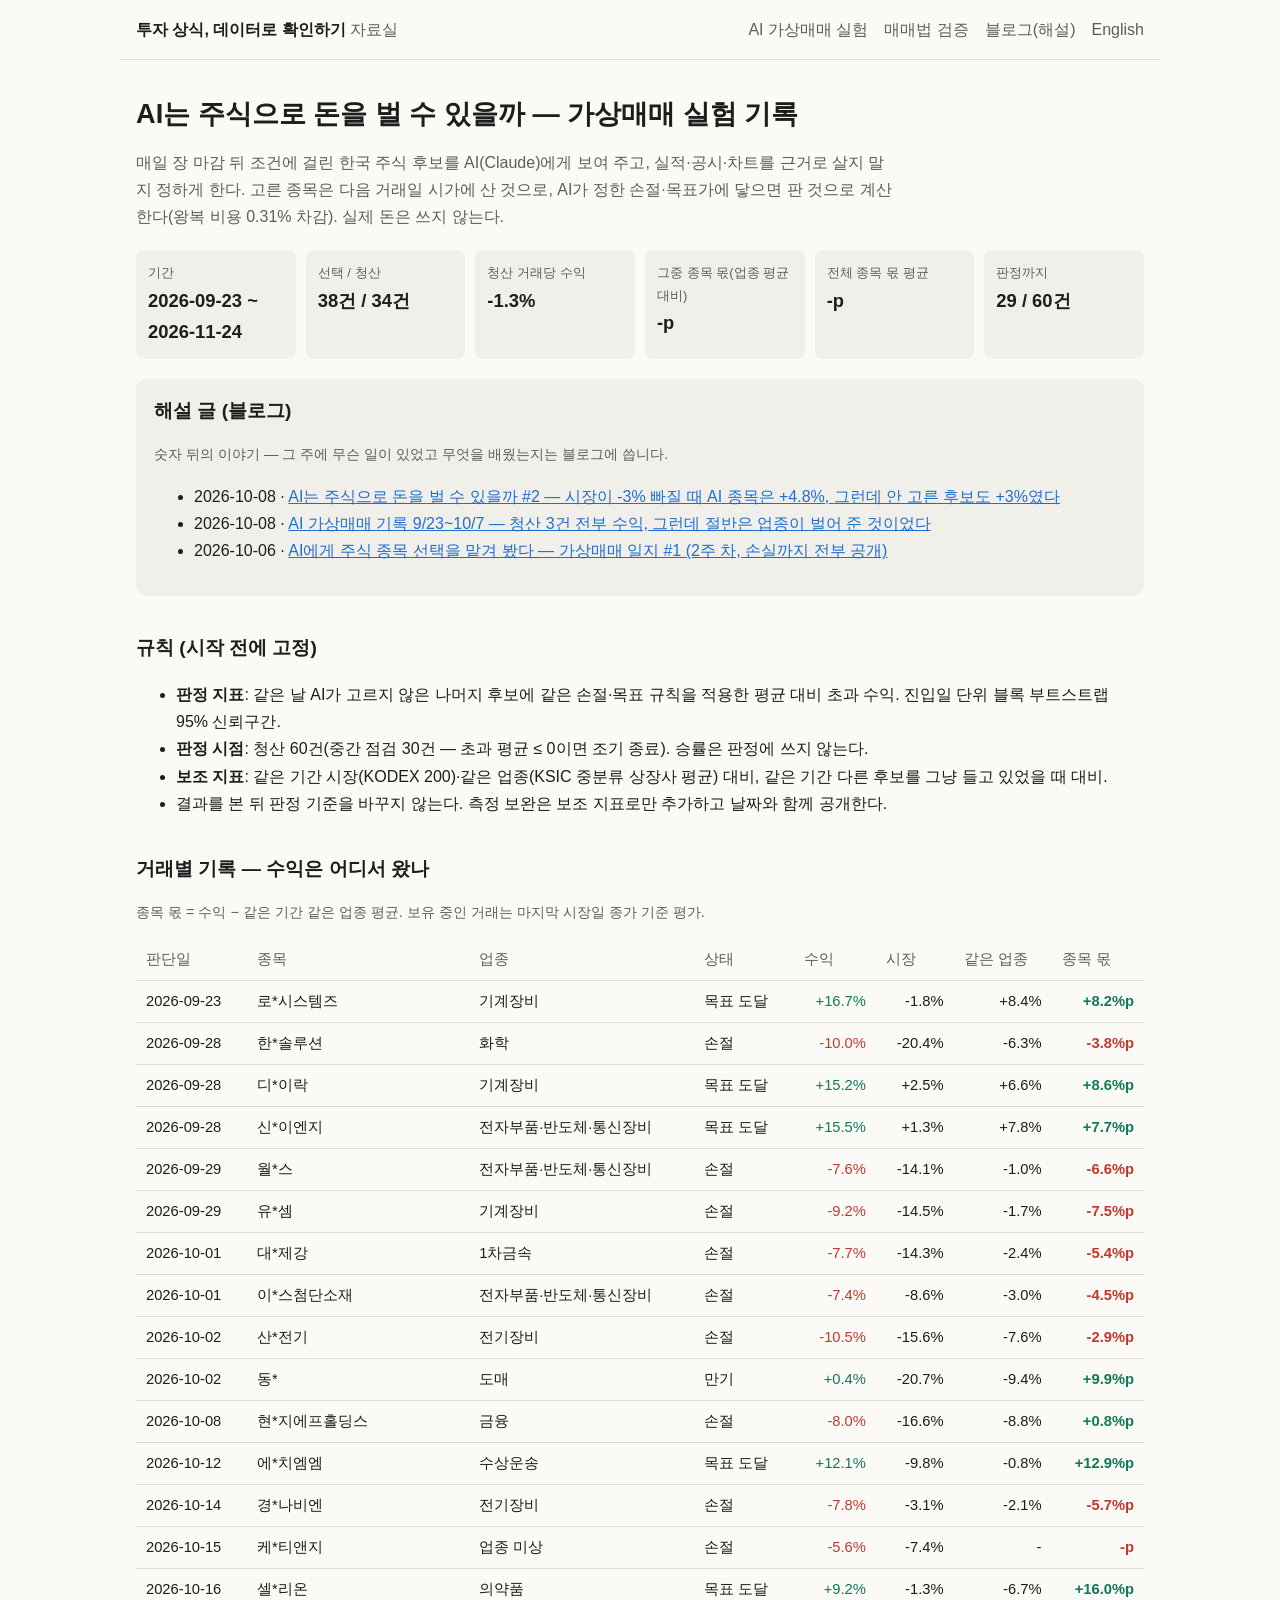
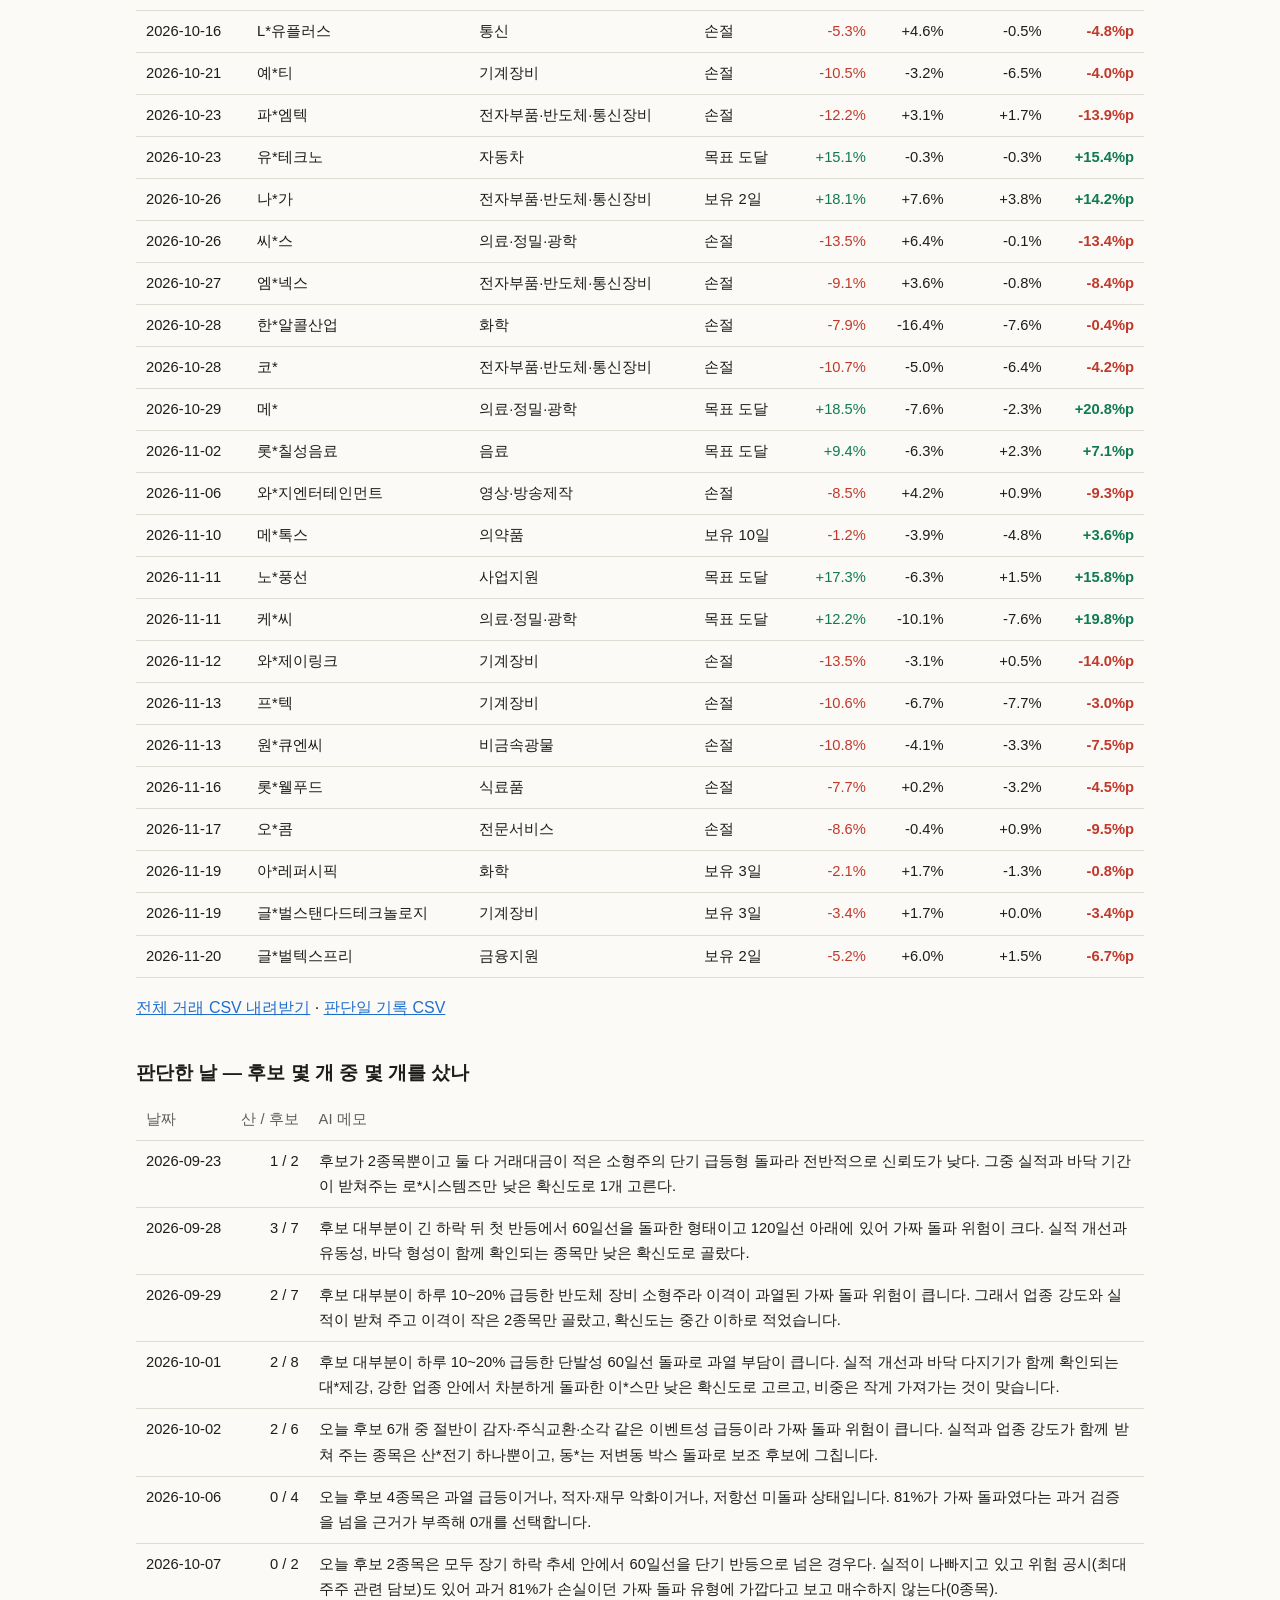
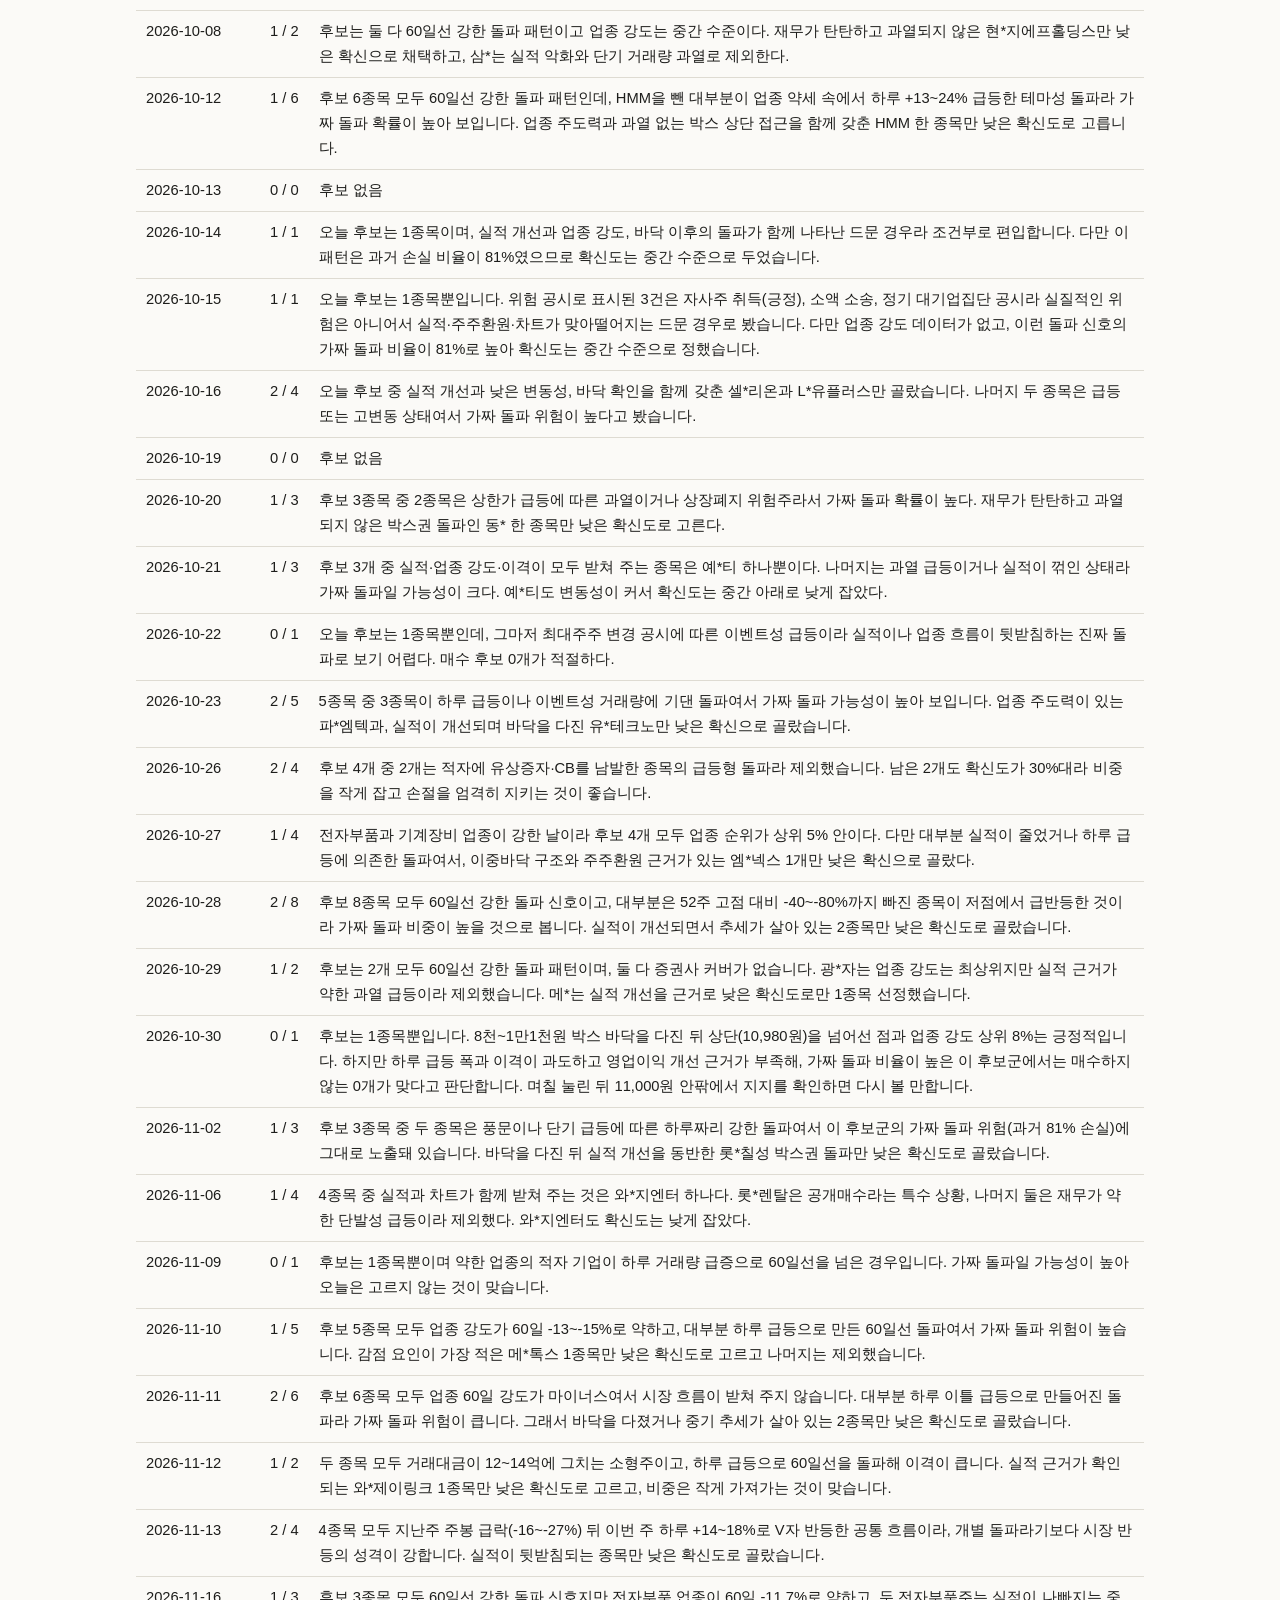
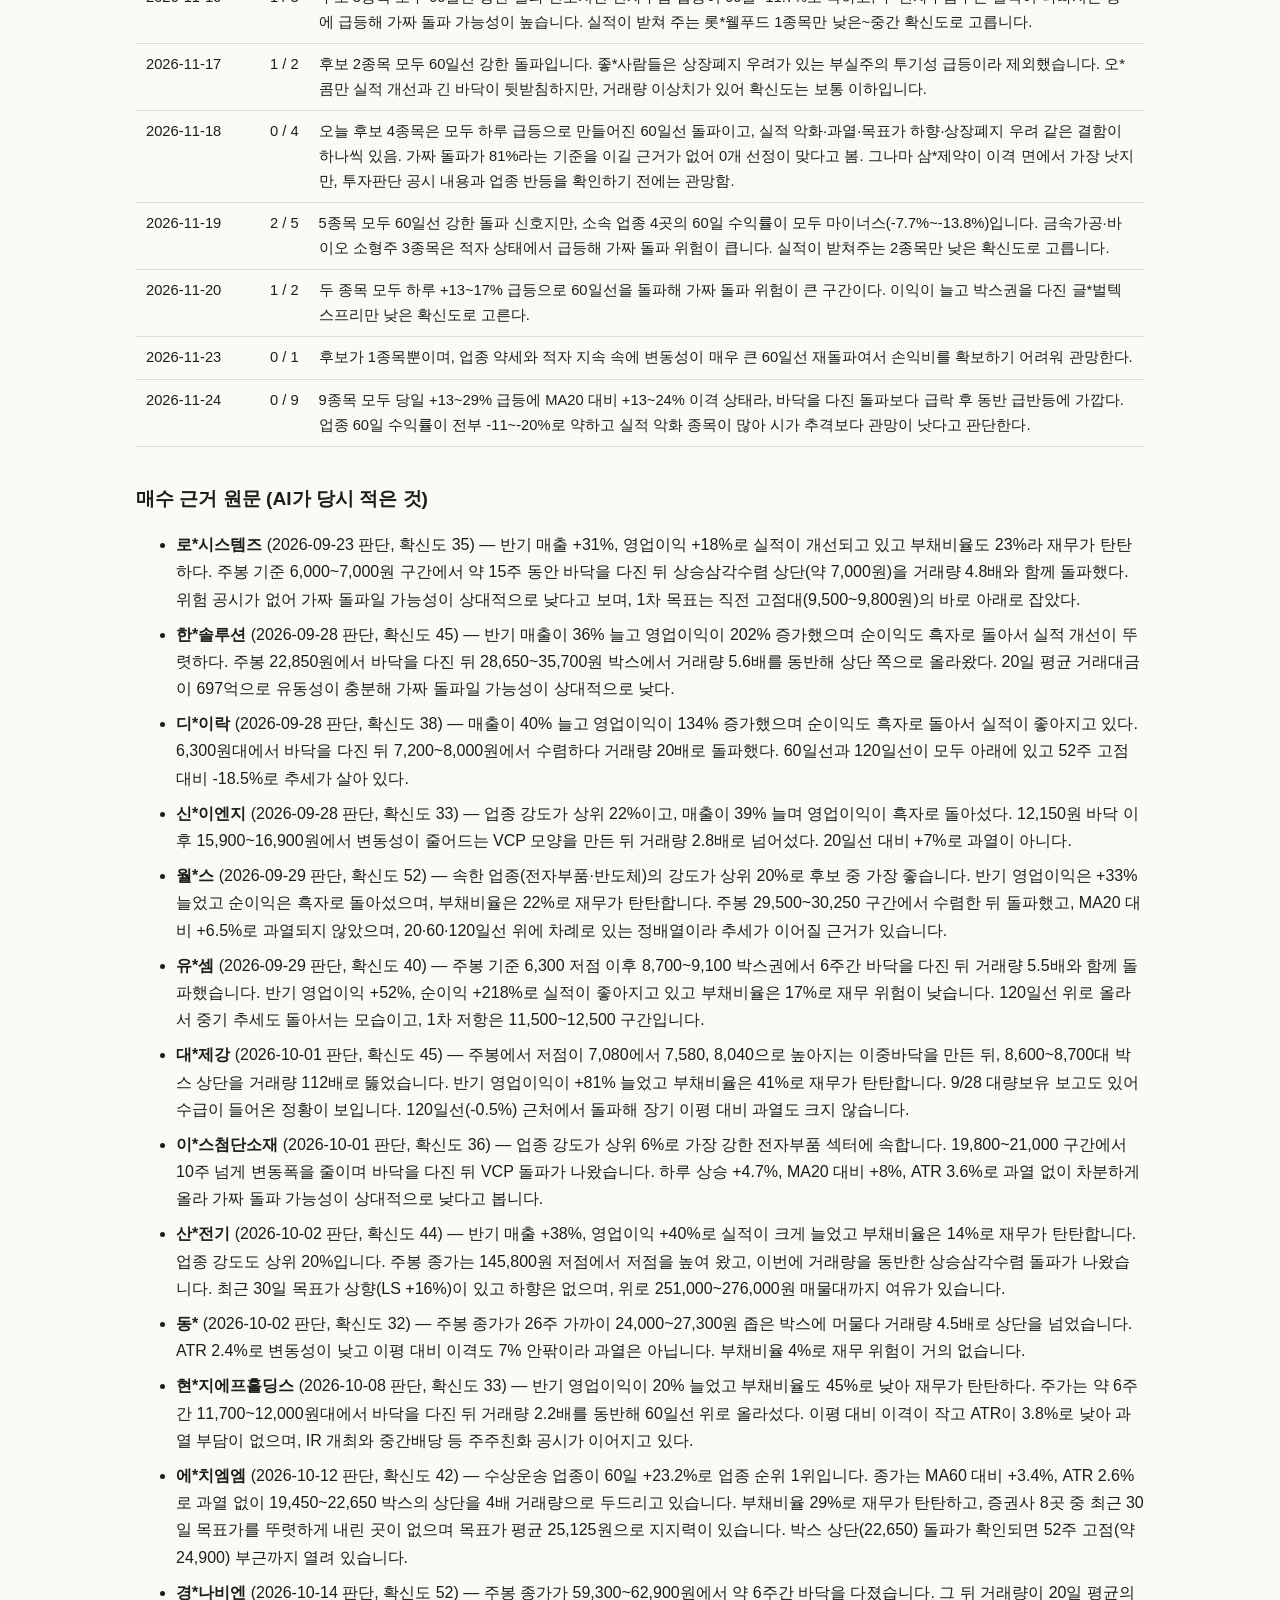
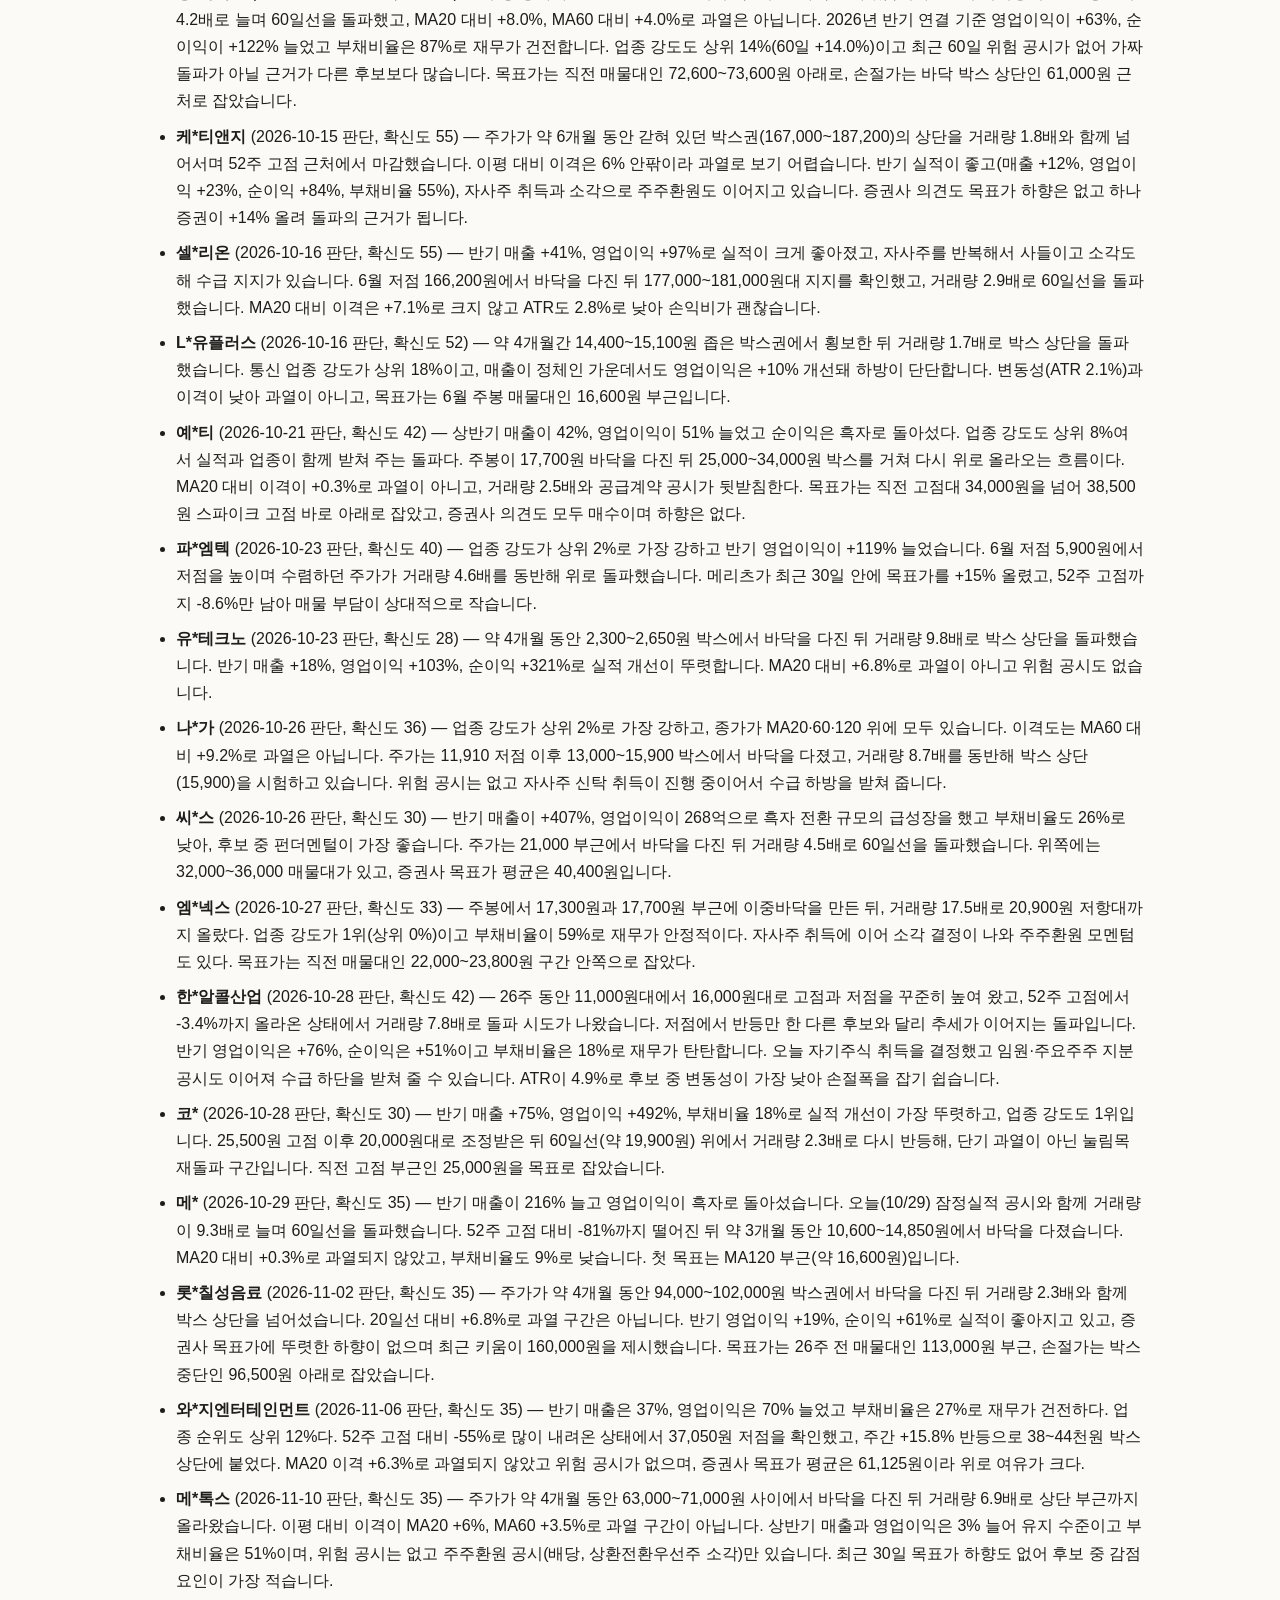
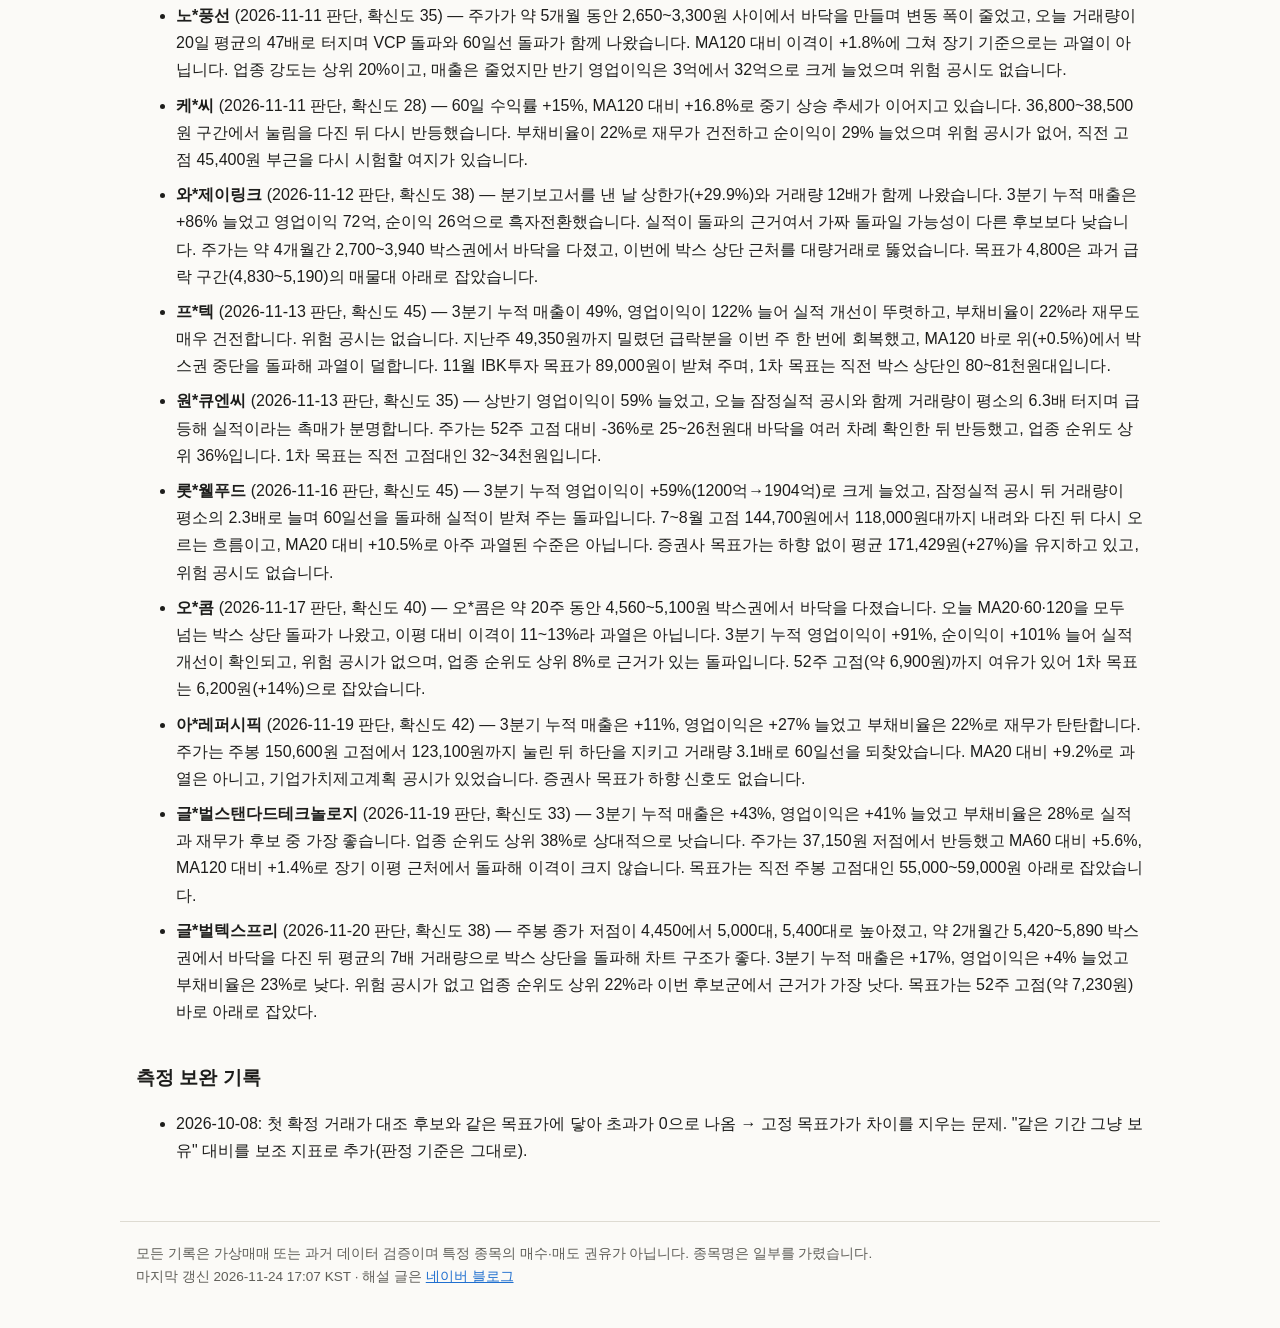
==== commit 97ea2f00: "가상매매 기록 갱신 20261124" ====
--- a/ai-trading/index.html
+++ b/ai-trading/index.html
@@ -3,7 +3,7 @@
 <title>AI는 주식으로 돈을 벌 수 있을까 — 가상매매 실험 기록</title><meta name="description" content="AI(Claude)가 고른 한국 주식 가상매매의 전체 기록: 거래별 수익, 시장·업종 대비 분해, 판단 메모, CSV.">
 <link rel="canonical" href="https://km81jik-gif.github.io/ai-trading/">
 <link rel="alternate" type="application/rss+xml" title="투자 상식, 데이터로 확인하기 — 자료실" href="../feed.xml">
-<link rel="stylesheet" href="../style.css"><meta name="naver-site-verification" content="d9a3ba7bd224a177e4da610c9eb335765c6d03b2" /><script type="application/ld+json">{"@context": "https://schema.org", "@type": "Dataset", "name": "AI(Claude) 한국 주식 가상매매 실험 기록", "description": "AI가 고른 한국 주식의 가상매매 기록과 시장·업종 대비 수익 분해. 사전 고정 규칙, 청산 60건에서 판정.", "url": "https://km81jik-gif.github.io/ai-trading/", "inLanguage": "ko", "dateModified": "2026-11-23", "temporalCoverage": "2026-09-23/2026-11-23", "isAccessibleForFree": true, "distribution": [{"@type": "DataDownload", "encodingFormat": "text/csv", "contentUrl": "https://km81jik-gif.github.io/data/ai_trades.csv"}]}</script></head><body>
+<link rel="stylesheet" href="../style.css"><meta name="naver-site-verification" content="d9a3ba7bd224a177e4da610c9eb335765c6d03b2" /><script type="application/ld+json">{"@context": "https://schema.org", "@type": "Dataset", "name": "AI(Claude) 한국 주식 가상매매 실험 기록", "description": "AI가 고른 한국 주식의 가상매매 기록과 시장·업종 대비 수익 분해. 사전 고정 규칙, 청산 60건에서 판정.", "url": "https://km81jik-gif.github.io/ai-trading/", "inLanguage": "ko", "dateModified": "2026-11-24", "temporalCoverage": "2026-09-23/2026-11-24", "isAccessibleForFree": true, "distribution": [{"@type": "DataDownload", "encodingFormat": "text/csv", "contentUrl": "https://km81jik-gif.github.io/data/ai_trades.csv"}]}</script></head><body>
 <header><a class="brand" href="../index.html">투자 상식, 데이터로 확인하기 <span>자료실</span></a>
 <nav><a href="../ai-trading/index.html">AI 가상매매 실험</a><a href="../methods/index.html">매매법 검증</a><a href="https://blog.naver.com/km81jik">블로그(해설)</a><a href="https://mythvsdata.blogspot.com/" hreflang="en">English</a></nav></header>
 <main>
@@ -11,12 +11,12 @@
 <p class="lead">매일 장 마감 뒤 조건에 걸린 한국 주식 후보를 AI(Claude)에게 보여 주고, 실적·공시·차트를 근거로 살지 말지 정하게 한다.
 고른 종목은 다음 거래일 시가에 산 것으로, AI가 정한 손절·목표가에 닿으면 판 것으로 계산한다(왕복 비용 0.31% 차감). 실제 돈은 쓰지 않는다.</p>
 <div class="kpis">
-<div><span>기간</span><b>2026-09-23 ~ 2026-11-23</b></div>
-<div><span>선택 / 청산</span><b>38건 / 33건</b></div>
-<div><span>청산 거래당 수익</span><b>-1.1%</b></div>
+<div><span>기간</span><b>2026-09-23 ~ 2026-11-24</b></div>
+<div><span>선택 / 청산</span><b>38건 / 34건</b></div>
+<div><span>청산 거래당 수익</span><b>-1.3%</b></div>
 <div><span>그중 종목 몫(업종 평균 대비)</span><b>-p</b></div>
 <div><span>전체 종목 몫 평균</span><b>-p</b></div>
-<div><span>판정까지</span><b>28 / 60건</b></div></div>
+<div><span>판정까지</span><b>29 / 60건</b></div></div>
 
 <section class="card"><h2>해설 글 (블로그)</h2><p class="note">숫자 뒤의 이야기 — 그 주에 무슨 일이 있었고 무엇을 배웠는지는 블로그에 씁니다.</p><ul><li>2026-10-08 · <a href="https://blog.naver.com/km81jik/224435432522">AI는 주식으로 돈을 벌 수 있을까 #2 — 시장이 -3% 빠질 때 AI 종목은 +4.8%, 그런데 안 고른 후보도 +3%였다</a></li><li>2026-10-08 · <a href="https://blog.naver.com/km81jik/224434987210">AI 가상매매 기록 9/23~10/7 — 청산 3건 전부 수익, 그런데 절반은 업종이 벌어 준 것이었다</a></li><li>2026-10-06 · <a href="https://blog.naver.com/km81jik/224432937320">AI에게 주식 종목 선택을 맡겨 봤다 — 가상매매 일지 #1 (2주 차, 손실까지 전부 공개)</a></li></ul></section>
 <h2>규칙 (시작 전에 고정)</h2>
@@ -109,9 +109,9 @@
 <td>손절</td>
 <td class="n neg">-8.5%</td><td class="n">+4.2%</td><td class="n">+0.9%</td>
 <td class="n neg"><b>-9.3%p</b></td></tr><tr><td>2026-11-10</td><td>메*톡스</td><td>의약품</td>
-<td>보유 9일</td>
-<td class="n neg">-4.6%</td><td class="n">-9.9%</td><td class="n">-6.7%</td>
-<td class="n pos"><b>+2.1%p</b></td></tr><tr><td>2026-11-11</td><td>노*풍선</td><td>사업지원</td>
+<td>보유 10일</td>
+<td class="n neg">-1.2%</td><td class="n">-3.9%</td><td class="n">-4.8%</td>
+<td class="n pos"><b>+3.6%p</b></td></tr><tr><td>2026-11-11</td><td>노*풍선</td><td>사업지원</td>
 <td>목표 도달</td>
 <td class="n pos">+17.3%</td><td class="n">-6.3%</td><td class="n">+1.5%</td>
 <td class="n pos"><b>+15.8%p</b></td></tr><tr><td>2026-11-11</td><td>케*씨</td><td>의료·정밀·광학</td>
@@ -127,25 +127,25 @@
 <td>손절</td>
 <td class="n neg">-10.8%</td><td class="n">-4.1%</td><td class="n">-3.3%</td>
 <td class="n neg"><b>-7.5%p</b></td></tr><tr><td>2026-11-16</td><td>롯*웰푸드</td><td>식료품</td>
-<td>보유 5일</td>
-<td class="n neg">-2.4%</td><td class="n">-6.0%</td><td class="n">-4.5%</td>
-<td class="n pos"><b>+2.1%p</b></td></tr><tr><td>2026-11-17</td><td>오*콤</td><td>전문서비스</td>
+<td>손절</td>
+<td class="n neg">-7.7%</td><td class="n">+0.2%</td><td class="n">-3.2%</td>
+<td class="n neg"><b>-4.5%p</b></td></tr><tr><td>2026-11-17</td><td>오*콤</td><td>전문서비스</td>
 <td>손절</td>
 <td class="n neg">-8.6%</td><td class="n">-0.4%</td><td class="n">+0.9%</td>
 <td class="n neg"><b>-9.5%p</b></td></tr><tr><td>2026-11-19</td><td>아*레퍼시픽</td><td>화학</td>
+<td>보유 3일</td>
+<td class="n neg">-2.1%</td><td class="n">+1.7%</td><td class="n">-1.3%</td>
+<td class="n neg"><b>-0.8%p</b></td></tr><tr><td>2026-11-19</td><td>글*벌스탠다드테크놀로지</td><td>기계장비</td>
+<td>보유 3일</td>
+<td class="n neg">-3.4%</td><td class="n">+1.7%</td><td class="n">+0.0%</td>
+<td class="n neg"><b>-3.4%p</b></td></tr><tr><td>2026-11-20</td><td>글*벌텍스프리</td><td>금융지원</td>
 <td>보유 2일</td>
-<td class="n neg">-5.1%</td><td class="n">-4.7%</td><td class="n">-4.6%</td>
-<td class="n neg"><b>-0.5%p</b></td></tr><tr><td>2026-11-19</td><td>글*벌스탠다드테크놀로지</td><td>기계장비</td>
-<td>보유 2일</td>
-<td class="n neg">-4.8%</td><td class="n">-4.7%</td><td class="n">-5.2%</td>
-<td class="n pos"><b>+0.4%p</b></td></tr><tr><td>2026-11-20</td><td>글*벌텍스프리</td><td>금융지원</td>
-<td>보유 1일</td>
-<td class="n neg">-4.7%</td><td class="n">-0.6%</td><td class="n">-0.2%</td>
-<td class="n neg"><b>-4.5%p</b></td></tr></tbody></table></div>
+<td class="n neg">-5.2%</td><td class="n">+6.0%</td><td class="n">+1.5%</td>
+<td class="n neg"><b>-6.7%p</b></td></tr></tbody></table></div>
 <p><a href="../data/ai_trades.csv">전체 거래 CSV 내려받기</a> · <a href="../data/ai_decisions.csv">판단일 기록 CSV</a></p>
 
 <h2>판단한 날 — 후보 몇 개 중 몇 개를 샀나</h2>
-<div class="tw"><table><thead><tr><th>날짜</th><th>산 / 후보</th><th>AI 메모</th></tr></thead><tbody><tr><td>2026-09-23</td><td class="n">1 / 2</td><td>후보가 2종목뿐이고 둘 다 거래대금이 적은 소형주의 단기 급등형 돌파라 전반적으로 신뢰도가 낮다. 그중 실적과 바닥 기간이 받쳐주는 로*시스템즈만 낮은 확신도로 1개 고른다.</td></tr><tr><td>2026-09-28</td><td class="n">3 / 7</td><td>후보 대부분이 긴 하락 뒤 첫 반등에서 60일선을 돌파한 형태이고 120일선 아래에 있어 가짜 돌파 위험이 크다. 실적 개선과 유동성, 바닥 형성이 함께 확인되는 종목만 낮은 확신도로 골랐다.</td></tr><tr><td>2026-09-29</td><td class="n">2 / 7</td><td>후보 대부분이 하루 10~20% 급등한 반도체 장비 소형주라 이격이 과열된 가짜 돌파 위험이 큽니다. 그래서 업종 강도와 실적이 받쳐 주고 이격이 작은 2종목만 골랐고, 확신도는 중간 이하로 적었습니다.</td></tr><tr><td>2026-10-01</td><td class="n">2 / 8</td><td>후보 대부분이 하루 10~20% 급등한 단발성 60일선 돌파로 과열 부담이 큽니다. 실적 개선과 바닥 다지기가 함께 확인되는 대*제강, 강한 업종 안에서 차분하게 돌파한 이*스만 낮은 확신도로 고르고, 비중은 작게 가져가는 것이 맞습니다.</td></tr><tr><td>2026-10-02</td><td class="n">2 / 6</td><td>오늘 후보 6개 중 절반이 감자·주식교환·소각 같은 이벤트성 급등이라 가짜 돌파 위험이 큽니다. 실적과 업종 강도가 함께 받쳐 주는 종목은 산*전기 하나뿐이고, 동*는 저변동 박스 돌파로 보조 후보에 그칩니다.</td></tr><tr><td>2026-10-06</td><td class="n">0 / 4</td><td>오늘 후보 4종목은 과열 급등이거나, 적자·재무 악화이거나, 저항선 미돌파 상태입니다. 81%가 가짜 돌파였다는 과거 검증을 넘을 근거가 부족해 0개를 선택합니다.</td></tr><tr><td>2026-10-07</td><td class="n">0 / 2</td><td>오늘 후보 2종목은 모두 장기 하락 추세 안에서 60일선을 단기 반등으로 넘은 경우다. 실적이 나빠지고 있고 위험 공시(최대주주 관련 담보)도 있어 과거 81%가 손실이던 가짜 돌파 유형에 가깝다고 보고 매수하지 않는다(0종목).</td></tr><tr><td>2026-10-08</td><td class="n">1 / 2</td><td>후보는 둘 다 60일선 강한 돌파 패턴이고 업종 강도는 중간 수준이다. 재무가 탄탄하고 과열되지 않은 현*지에프홀딩스만 낮은 확신으로 채택하고, 삼*는 실적 악화와 단기 거래량 과열로 제외한다.</td></tr><tr><td>2026-10-12</td><td class="n">1 / 6</td><td>후보 6종목 모두 60일선 강한 돌파 패턴인데, HMM을 뺀 대부분이 업종 약세 속에서 하루 +13~24% 급등한 테마성 돌파라 가짜 돌파 확률이 높아 보입니다. 업종 주도력과 과열 없는 박스 상단 접근을 함께 갖춘 HMM 한 종목만 낮은 확신도로 고릅니다.</td></tr><tr><td>2026-10-13</td><td class="n">0 / 0</td><td>후보 없음</td></tr><tr><td>2026-10-14</td><td class="n">1 / 1</td><td>오늘 후보는 1종목이며, 실적 개선과 업종 강도, 바닥 이후의 돌파가 함께 나타난 드문 경우라 조건부로 편입합니다. 다만 이 패턴은 과거 손실 비율이 81%였으므로 확신도는 중간 수준으로 두었습니다.</td></tr><tr><td>2026-10-15</td><td class="n">1 / 1</td><td>오늘 후보는 1종목뿐입니다. 위험 공시로 표시된 3건은 자사주 취득(긍정), 소액 소송, 정기 대기업집단 공시라 실질적인 위험은 아니어서 실적·주주환원·차트가 맞아떨어지는 드문 경우로 봤습니다. 다만 업종 강도 데이터가 없고, 이런 돌파 신호의 가짜 돌파 비율이 81%로 높아 확신도는 중간 수준으로 정했습니다.</td></tr><tr><td>2026-10-16</td><td class="n">2 / 4</td><td>오늘 후보 중 실적 개선과 낮은 변동성, 바닥 확인을 함께 갖춘 셀*리온과 L*유플러스만 골랐습니다. 나머지 두 종목은 급등 또는 고변동 상태여서 가짜 돌파 위험이 높다고 봤습니다.</td></tr><tr><td>2026-10-19</td><td class="n">0 / 0</td><td>후보 없음</td></tr><tr><td>2026-10-20</td><td class="n">1 / 3</td><td>후보 3종목 중 2종목은 상한가 급등에 따른 과열이거나 상장폐지 위험주라서 가짜 돌파 확률이 높다. 재무가 탄탄하고 과열되지 않은 박스권 돌파인 동* 한 종목만 낮은 확신도로 고른다.</td></tr><tr><td>2026-10-21</td><td class="n">1 / 3</td><td>후보 3개 중 실적·업종 강도·이격이 모두 받쳐 주는 종목은 예*티 하나뿐이다. 나머지는 과열 급등이거나 실적이 꺾인 상태라 가짜 돌파일 가능성이 크다. 예*티도 변동성이 커서 확신도는 중간 아래로 낮게 잡았다.</td></tr><tr><td>2026-10-22</td><td class="n">0 / 1</td><td>오늘 후보는 1종목뿐인데, 그마저 최대주주 변경 공시에 따른 이벤트성 급등이라 실적이나 업종 흐름이 뒷받침하는 진짜 돌파로 보기 어렵다. 매수 후보 0개가 적절하다.</td></tr><tr><td>2026-10-23</td><td class="n">2 / 5</td><td>5종목 중 3종목이 하루 급등이나 이벤트성 거래량에 기댄 돌파여서 가짜 돌파 가능성이 높아 보입니다. 업종 주도력이 있는 파*엠텍과, 실적이 개선되며 바닥을 다진 유*테크노만 낮은 확신으로 골랐습니다.</td></tr><tr><td>2026-10-26</td><td class="n">2 / 4</td><td>후보 4개 중 2개는 적자에 유상증자·CB를 남발한 종목의 급등형 돌파라 제외했습니다. 남은 2개도 확신도가 30%대라 비중을 작게 잡고 손절을 엄격히 지키는 것이 좋습니다.</td></tr><tr><td>2026-10-27</td><td class="n">1 / 4</td><td>전자부품과 기계장비 업종이 강한 날이라 후보 4개 모두 업종 순위가 상위 5% 안이다. 다만 대부분 실적이 줄었거나 하루 급등에 의존한 돌파여서, 이중바닥 구조와 주주환원 근거가 있는 엠*넥스 1개만 낮은 확신으로 골랐다.</td></tr><tr><td>2026-10-28</td><td class="n">2 / 8</td><td>후보 8종목 모두 60일선 강한 돌파 신호이고, 대부분은 52주 고점 대비 -40~-80%까지 빠진 종목이 저점에서 급반등한 것이라 가짜 돌파 비중이 높을 것으로 봅니다. 실적이 개선되면서 추세가 살아 있는 2종목만 낮은 확신도로 골랐습니다.</td></tr><tr><td>2026-10-29</td><td class="n">1 / 2</td><td>후보는 2개 모두 60일선 강한 돌파 패턴이며, 둘 다 증권사 커버가 없습니다. 광*자는 업종 강도는 최상위지만 실적 근거가 약한 과열 급등이라 제외했습니다. 메*는 실적 개선을 근거로 낮은 확신도로만 1종목 선정했습니다.</td></tr><tr><td>2026-10-30</td><td class="n">0 / 1</td><td>후보는 1종목뿐입니다. 8천~1만1천원 박스 바닥을 다진 뒤 상단(10,980원)을 넘어선 점과 업종 강도 상위 8%는 긍정적입니다. 하지만 하루 급등 폭과 이격이 과도하고 영업이익 개선 근거가 부족해, 가짜 돌파 비율이 높은 이 후보군에서는 매수하지 않는 0개가 맞다고 판단합니다. 며칠 눌린 뒤 11,000원 안팎에서 지지를 확인하면 다시 볼 만합니다.</td></tr><tr><td>2026-11-02</td><td class="n">1 / 3</td><td>후보 3종목 중 두 종목은 풍문이나 단기 급등에 따른 하루짜리 강한 돌파여서 이 후보군의 가짜 돌파 위험(과거 81% 손실)에 그대로 노출돼 있습니다. 바닥을 다진 뒤 실적 개선을 동반한 롯*칠성 박스권 돌파만 낮은 확신도로 골랐습니다.</td></tr><tr><td>2026-11-06</td><td class="n">1 / 4</td><td>4종목 중 실적과 차트가 함께 받쳐 주는 것은 와*지엔터 하나다. 롯*렌탈은 공개매수라는 특수 상황, 나머지 둘은 재무가 약한 단발성 급등이라 제외했다. 와*지엔터도 확신도는 낮게 잡았다.</td></tr><tr><td>2026-11-09</td><td class="n">0 / 1</td><td>후보는 1종목뿐이며 약한 업종의 적자 기업이 하루 거래량 급증으로 60일선을 넘은 경우입니다. 가짜 돌파일 가능성이 높아 오늘은 고르지 않는 것이 맞습니다.</td></tr><tr><td>2026-11-10</td><td class="n">1 / 5</td><td>후보 5종목 모두 업종 강도가 60일 -13~-15%로 약하고, 대부분 하루 급등으로 만든 60일선 돌파여서 가짜 돌파 위험이 높습니다. 감점 요인이 가장 적은 메*톡스 1종목만 낮은 확신도로 고르고 나머지는 제외했습니다.</td></tr><tr><td>2026-11-11</td><td class="n">2 / 6</td><td>후보 6종목 모두 업종 60일 강도가 마이너스여서 시장 흐름이 받쳐 주지 않습니다. 대부분 하루 이틀 급등으로 만들어진 돌파라 가짜 돌파 위험이 큽니다. 그래서 바닥을 다졌거나 중기 추세가 살아 있는 2종목만 낮은 확신도로 골랐습니다.</td></tr><tr><td>2026-11-12</td><td class="n">1 / 2</td><td>두 종목 모두 거래대금이 12~14억에 그치는 소형주이고, 하루 급등으로 60일선을 돌파해 이격이 큽니다. 실적 근거가 확인되는 와*제이링크 1종목만 낮은 확신도로 고르고, 비중은 작게 가져가는 것이 맞습니다.</td></tr><tr><td>2026-11-13</td><td class="n">2 / 4</td><td>4종목 모두 지난주 주봉 급락(-16~-27%) 뒤 이번 주 하루 +14~18%로 V자 반등한 공통 흐름이라, 개별 돌파라기보다 시장 반등의 성격이 강합니다. 실적이 뒷받침되는 종목만 낮은 확신도로 골랐습니다.</td></tr><tr><td>2026-11-16</td><td class="n">1 / 3</td><td>후보 3종목 모두 60일선 강한 돌파 신호지만 전자부품 업종이 60일 -11.7%로 약하고, 두 전자부품주는 실적이 나빠지는 중에 급등해 가짜 돌파 가능성이 높습니다. 실적이 받쳐 주는 롯*웰푸드 1종목만 낮은~중간 확신도로 고릅니다.</td></tr><tr><td>2026-11-17</td><td class="n">1 / 2</td><td>후보 2종목 모두 60일선 강한 돌파입니다. 좋*사람들은 상장폐지 우려가 있는 부실주의 투기성 급등이라 제외했습니다. 오*콤만 실적 개선과 긴 바닥이 뒷받침하지만, 거래량 이상치가 있어 확신도는 보통 이하입니다.</td></tr><tr><td>2026-11-18</td><td class="n">0 / 4</td><td>오늘 후보 4종목은 모두 하루 급등으로 만들어진 60일선 돌파이고, 실적 악화·과열·목표가 하향·상장폐지 우려 같은 결함이 하나씩 있음. 가짜 돌파가 81%라는 기준을 이길 근거가 없어 0개 선정이 맞다고 봄. 그나마 삼*제약이 이격 면에서 가장 낫지만, 투자판단 공시 내용과 업종 반등을 확인하기 전에는 관망함.</td></tr><tr><td>2026-11-19</td><td class="n">2 / 5</td><td>5종목 모두 60일선 강한 돌파 신호지만, 소속 업종 4곳의 60일 수익률이 모두 마이너스(-7.7%~-13.8%)입니다. 금속가공·바이오 소형주 3종목은 적자 상태에서 급등해 가짜 돌파 위험이 큽니다. 실적이 받쳐주는 2종목만 낮은 확신도로 고릅니다.</td></tr><tr><td>2026-11-20</td><td class="n">1 / 2</td><td>두 종목 모두 하루 +13~17% 급등으로 60일선을 돌파해 가짜 돌파 위험이 큰 구간이다. 이익이 늘고 박스권을 다진 글*벌텍스프리만 낮은 확신도로 고른다.</td></tr><tr><td>2026-11-23</td><td class="n">0 / 1</td><td>후보가 1종목뿐이며, 업종 약세와 적자 지속 속에 변동성이 매우 큰 60일선 재돌파여서 손익비를 확보하기 어려워 관망한다.</td></tr></tbody></table></div>
+<div class="tw"><table><thead><tr><th>날짜</th><th>산 / 후보</th><th>AI 메모</th></tr></thead><tbody><tr><td>2026-09-23</td><td class="n">1 / 2</td><td>후보가 2종목뿐이고 둘 다 거래대금이 적은 소형주의 단기 급등형 돌파라 전반적으로 신뢰도가 낮다. 그중 실적과 바닥 기간이 받쳐주는 로*시스템즈만 낮은 확신도로 1개 고른다.</td></tr><tr><td>2026-09-28</td><td class="n">3 / 7</td><td>후보 대부분이 긴 하락 뒤 첫 반등에서 60일선을 돌파한 형태이고 120일선 아래에 있어 가짜 돌파 위험이 크다. 실적 개선과 유동성, 바닥 형성이 함께 확인되는 종목만 낮은 확신도로 골랐다.</td></tr><tr><td>2026-09-29</td><td class="n">2 / 7</td><td>후보 대부분이 하루 10~20% 급등한 반도체 장비 소형주라 이격이 과열된 가짜 돌파 위험이 큽니다. 그래서 업종 강도와 실적이 받쳐 주고 이격이 작은 2종목만 골랐고, 확신도는 중간 이하로 적었습니다.</td></tr><tr><td>2026-10-01</td><td class="n">2 / 8</td><td>후보 대부분이 하루 10~20% 급등한 단발성 60일선 돌파로 과열 부담이 큽니다. 실적 개선과 바닥 다지기가 함께 확인되는 대*제강, 강한 업종 안에서 차분하게 돌파한 이*스만 낮은 확신도로 고르고, 비중은 작게 가져가는 것이 맞습니다.</td></tr><tr><td>2026-10-02</td><td class="n">2 / 6</td><td>오늘 후보 6개 중 절반이 감자·주식교환·소각 같은 이벤트성 급등이라 가짜 돌파 위험이 큽니다. 실적과 업종 강도가 함께 받쳐 주는 종목은 산*전기 하나뿐이고, 동*는 저변동 박스 돌파로 보조 후보에 그칩니다.</td></tr><tr><td>2026-10-06</td><td class="n">0 / 4</td><td>오늘 후보 4종목은 과열 급등이거나, 적자·재무 악화이거나, 저항선 미돌파 상태입니다. 81%가 가짜 돌파였다는 과거 검증을 넘을 근거가 부족해 0개를 선택합니다.</td></tr><tr><td>2026-10-07</td><td class="n">0 / 2</td><td>오늘 후보 2종목은 모두 장기 하락 추세 안에서 60일선을 단기 반등으로 넘은 경우다. 실적이 나빠지고 있고 위험 공시(최대주주 관련 담보)도 있어 과거 81%가 손실이던 가짜 돌파 유형에 가깝다고 보고 매수하지 않는다(0종목).</td></tr><tr><td>2026-10-08</td><td class="n">1 / 2</td><td>후보는 둘 다 60일선 강한 돌파 패턴이고 업종 강도는 중간 수준이다. 재무가 탄탄하고 과열되지 않은 현*지에프홀딩스만 낮은 확신으로 채택하고, 삼*는 실적 악화와 단기 거래량 과열로 제외한다.</td></tr><tr><td>2026-10-12</td><td class="n">1 / 6</td><td>후보 6종목 모두 60일선 강한 돌파 패턴인데, HMM을 뺀 대부분이 업종 약세 속에서 하루 +13~24% 급등한 테마성 돌파라 가짜 돌파 확률이 높아 보입니다. 업종 주도력과 과열 없는 박스 상단 접근을 함께 갖춘 HMM 한 종목만 낮은 확신도로 고릅니다.</td></tr><tr><td>2026-10-13</td><td class="n">0 / 0</td><td>후보 없음</td></tr><tr><td>2026-10-14</td><td class="n">1 / 1</td><td>오늘 후보는 1종목이며, 실적 개선과 업종 강도, 바닥 이후의 돌파가 함께 나타난 드문 경우라 조건부로 편입합니다. 다만 이 패턴은 과거 손실 비율이 81%였으므로 확신도는 중간 수준으로 두었습니다.</td></tr><tr><td>2026-10-15</td><td class="n">1 / 1</td><td>오늘 후보는 1종목뿐입니다. 위험 공시로 표시된 3건은 자사주 취득(긍정), 소액 소송, 정기 대기업집단 공시라 실질적인 위험은 아니어서 실적·주주환원·차트가 맞아떨어지는 드문 경우로 봤습니다. 다만 업종 강도 데이터가 없고, 이런 돌파 신호의 가짜 돌파 비율이 81%로 높아 확신도는 중간 수준으로 정했습니다.</td></tr><tr><td>2026-10-16</td><td class="n">2 / 4</td><td>오늘 후보 중 실적 개선과 낮은 변동성, 바닥 확인을 함께 갖춘 셀*리온과 L*유플러스만 골랐습니다. 나머지 두 종목은 급등 또는 고변동 상태여서 가짜 돌파 위험이 높다고 봤습니다.</td></tr><tr><td>2026-10-19</td><td class="n">0 / 0</td><td>후보 없음</td></tr><tr><td>2026-10-20</td><td class="n">1 / 3</td><td>후보 3종목 중 2종목은 상한가 급등에 따른 과열이거나 상장폐지 위험주라서 가짜 돌파 확률이 높다. 재무가 탄탄하고 과열되지 않은 박스권 돌파인 동* 한 종목만 낮은 확신도로 고른다.</td></tr><tr><td>2026-10-21</td><td class="n">1 / 3</td><td>후보 3개 중 실적·업종 강도·이격이 모두 받쳐 주는 종목은 예*티 하나뿐이다. 나머지는 과열 급등이거나 실적이 꺾인 상태라 가짜 돌파일 가능성이 크다. 예*티도 변동성이 커서 확신도는 중간 아래로 낮게 잡았다.</td></tr><tr><td>2026-10-22</td><td class="n">0 / 1</td><td>오늘 후보는 1종목뿐인데, 그마저 최대주주 변경 공시에 따른 이벤트성 급등이라 실적이나 업종 흐름이 뒷받침하는 진짜 돌파로 보기 어렵다. 매수 후보 0개가 적절하다.</td></tr><tr><td>2026-10-23</td><td class="n">2 / 5</td><td>5종목 중 3종목이 하루 급등이나 이벤트성 거래량에 기댄 돌파여서 가짜 돌파 가능성이 높아 보입니다. 업종 주도력이 있는 파*엠텍과, 실적이 개선되며 바닥을 다진 유*테크노만 낮은 확신으로 골랐습니다.</td></tr><tr><td>2026-10-26</td><td class="n">2 / 4</td><td>후보 4개 중 2개는 적자에 유상증자·CB를 남발한 종목의 급등형 돌파라 제외했습니다. 남은 2개도 확신도가 30%대라 비중을 작게 잡고 손절을 엄격히 지키는 것이 좋습니다.</td></tr><tr><td>2026-10-27</td><td class="n">1 / 4</td><td>전자부품과 기계장비 업종이 강한 날이라 후보 4개 모두 업종 순위가 상위 5% 안이다. 다만 대부분 실적이 줄었거나 하루 급등에 의존한 돌파여서, 이중바닥 구조와 주주환원 근거가 있는 엠*넥스 1개만 낮은 확신으로 골랐다.</td></tr><tr><td>2026-10-28</td><td class="n">2 / 8</td><td>후보 8종목 모두 60일선 강한 돌파 신호이고, 대부분은 52주 고점 대비 -40~-80%까지 빠진 종목이 저점에서 급반등한 것이라 가짜 돌파 비중이 높을 것으로 봅니다. 실적이 개선되면서 추세가 살아 있는 2종목만 낮은 확신도로 골랐습니다.</td></tr><tr><td>2026-10-29</td><td class="n">1 / 2</td><td>후보는 2개 모두 60일선 강한 돌파 패턴이며, 둘 다 증권사 커버가 없습니다. 광*자는 업종 강도는 최상위지만 실적 근거가 약한 과열 급등이라 제외했습니다. 메*는 실적 개선을 근거로 낮은 확신도로만 1종목 선정했습니다.</td></tr><tr><td>2026-10-30</td><td class="n">0 / 1</td><td>후보는 1종목뿐입니다. 8천~1만1천원 박스 바닥을 다진 뒤 상단(10,980원)을 넘어선 점과 업종 강도 상위 8%는 긍정적입니다. 하지만 하루 급등 폭과 이격이 과도하고 영업이익 개선 근거가 부족해, 가짜 돌파 비율이 높은 이 후보군에서는 매수하지 않는 0개가 맞다고 판단합니다. 며칠 눌린 뒤 11,000원 안팎에서 지지를 확인하면 다시 볼 만합니다.</td></tr><tr><td>2026-11-02</td><td class="n">1 / 3</td><td>후보 3종목 중 두 종목은 풍문이나 단기 급등에 따른 하루짜리 강한 돌파여서 이 후보군의 가짜 돌파 위험(과거 81% 손실)에 그대로 노출돼 있습니다. 바닥을 다진 뒤 실적 개선을 동반한 롯*칠성 박스권 돌파만 낮은 확신도로 골랐습니다.</td></tr><tr><td>2026-11-06</td><td class="n">1 / 4</td><td>4종목 중 실적과 차트가 함께 받쳐 주는 것은 와*지엔터 하나다. 롯*렌탈은 공개매수라는 특수 상황, 나머지 둘은 재무가 약한 단발성 급등이라 제외했다. 와*지엔터도 확신도는 낮게 잡았다.</td></tr><tr><td>2026-11-09</td><td class="n">0 / 1</td><td>후보는 1종목뿐이며 약한 업종의 적자 기업이 하루 거래량 급증으로 60일선을 넘은 경우입니다. 가짜 돌파일 가능성이 높아 오늘은 고르지 않는 것이 맞습니다.</td></tr><tr><td>2026-11-10</td><td class="n">1 / 5</td><td>후보 5종목 모두 업종 강도가 60일 -13~-15%로 약하고, 대부분 하루 급등으로 만든 60일선 돌파여서 가짜 돌파 위험이 높습니다. 감점 요인이 가장 적은 메*톡스 1종목만 낮은 확신도로 고르고 나머지는 제외했습니다.</td></tr><tr><td>2026-11-11</td><td class="n">2 / 6</td><td>후보 6종목 모두 업종 60일 강도가 마이너스여서 시장 흐름이 받쳐 주지 않습니다. 대부분 하루 이틀 급등으로 만들어진 돌파라 가짜 돌파 위험이 큽니다. 그래서 바닥을 다졌거나 중기 추세가 살아 있는 2종목만 낮은 확신도로 골랐습니다.</td></tr><tr><td>2026-11-12</td><td class="n">1 / 2</td><td>두 종목 모두 거래대금이 12~14억에 그치는 소형주이고, 하루 급등으로 60일선을 돌파해 이격이 큽니다. 실적 근거가 확인되는 와*제이링크 1종목만 낮은 확신도로 고르고, 비중은 작게 가져가는 것이 맞습니다.</td></tr><tr><td>2026-11-13</td><td class="n">2 / 4</td><td>4종목 모두 지난주 주봉 급락(-16~-27%) 뒤 이번 주 하루 +14~18%로 V자 반등한 공통 흐름이라, 개별 돌파라기보다 시장 반등의 성격이 강합니다. 실적이 뒷받침되는 종목만 낮은 확신도로 골랐습니다.</td></tr><tr><td>2026-11-16</td><td class="n">1 / 3</td><td>후보 3종목 모두 60일선 강한 돌파 신호지만 전자부품 업종이 60일 -11.7%로 약하고, 두 전자부품주는 실적이 나빠지는 중에 급등해 가짜 돌파 가능성이 높습니다. 실적이 받쳐 주는 롯*웰푸드 1종목만 낮은~중간 확신도로 고릅니다.</td></tr><tr><td>2026-11-17</td><td class="n">1 / 2</td><td>후보 2종목 모두 60일선 강한 돌파입니다. 좋*사람들은 상장폐지 우려가 있는 부실주의 투기성 급등이라 제외했습니다. 오*콤만 실적 개선과 긴 바닥이 뒷받침하지만, 거래량 이상치가 있어 확신도는 보통 이하입니다.</td></tr><tr><td>2026-11-18</td><td class="n">0 / 4</td><td>오늘 후보 4종목은 모두 하루 급등으로 만들어진 60일선 돌파이고, 실적 악화·과열·목표가 하향·상장폐지 우려 같은 결함이 하나씩 있음. 가짜 돌파가 81%라는 기준을 이길 근거가 없어 0개 선정이 맞다고 봄. 그나마 삼*제약이 이격 면에서 가장 낫지만, 투자판단 공시 내용과 업종 반등을 확인하기 전에는 관망함.</td></tr><tr><td>2026-11-19</td><td class="n">2 / 5</td><td>5종목 모두 60일선 강한 돌파 신호지만, 소속 업종 4곳의 60일 수익률이 모두 마이너스(-7.7%~-13.8%)입니다. 금속가공·바이오 소형주 3종목은 적자 상태에서 급등해 가짜 돌파 위험이 큽니다. 실적이 받쳐주는 2종목만 낮은 확신도로 고릅니다.</td></tr><tr><td>2026-11-20</td><td class="n">1 / 2</td><td>두 종목 모두 하루 +13~17% 급등으로 60일선을 돌파해 가짜 돌파 위험이 큰 구간이다. 이익이 늘고 박스권을 다진 글*벌텍스프리만 낮은 확신도로 고른다.</td></tr><tr><td>2026-11-23</td><td class="n">0 / 1</td><td>후보가 1종목뿐이며, 업종 약세와 적자 지속 속에 변동성이 매우 큰 60일선 재돌파여서 손익비를 확보하기 어려워 관망한다.</td></tr><tr><td>2026-11-24</td><td class="n">0 / 9</td><td>9종목 모두 당일 +13~29% 급등에 MA20 대비 +13~24% 이격 상태라, 바닥을 다진 돌파보다 급락 후 동반 급반등에 가깝다. 업종 60일 수익률이 전부 -11~-20%로 약하고 실적 악화 종목이 많아 시가 추격보다 관망이 낫다고 판단한다.</td></tr></tbody></table></div>
 
 <h2>매수 근거 원문 (AI가 당시 적은 것)</h2><ul class="th"><li><b>로*시스템즈</b> (2026-09-23 판단, 확신도 35) — 반기 매출 +31%, 영업이익 +18%로 실적이 개선되고 있고 부채비율도 23%라 재무가 탄탄하다. 주봉 기준 6,000~7,000원 구간에서 약 15주 동안 바닥을 다진 뒤 상승삼각수렴 상단(약 7,000원)을 거래량 4.8배와 함께 돌파했다. 위험 공시가 없어 가짜 돌파일 가능성이 상대적으로 낮다고 보며, 1차 목표는 직전 고점대(9,500~9,800원)의 바로 아래로 잡았다.</li><li><b>한*솔루션</b> (2026-09-28 판단, 확신도 45) — 반기 매출이 36% 늘고 영업이익이 202% 증가했으며 순이익도 흑자로 돌아서 실적 개선이 뚜렷하다. 주봉 22,850원에서 바닥을 다진 뒤 28,650~35,700원 박스에서 거래량 5.6배를 동반해 상단 쪽으로 올라왔다. 20일 평균 거래대금이 697억으로 유동성이 충분해 가짜 돌파일 가능성이 상대적으로 낮다.</li><li><b>디*이락</b> (2026-09-28 판단, 확신도 38) — 매출이 40% 늘고 영업이익이 134% 증가했으며 순이익도 흑자로 돌아서 실적이 좋아지고 있다. 6,300원대에서 바닥을 다진 뒤 7,200~8,000원에서 수렴하다 거래량 20배로 돌파했다. 60일선과 120일선이 모두 아래에 있고 52주 고점 대비 -18.5%로 추세가 살아 있다.</li><li><b>신*이엔지</b> (2026-09-28 판단, 확신도 33) — 업종 강도가 상위 22%이고, 매출이 39% 늘며 영업이익이 흑자로 돌아섰다. 12,150원 바닥 이후 15,900~16,900원에서 변동성이 줄어드는 VCP 모양을 만든 뒤 거래량 2.8배로 넘어섰다. 20일선 대비 +7%로 과열이 아니다.</li><li><b>월*스</b> (2026-09-29 판단, 확신도 52) — 속한 업종(전자부품·반도체)의 강도가 상위 20%로 후보 중 가장 좋습니다. 반기 영업이익은 +33% 늘었고 순이익은 흑자로 돌아섰으며, 부채비율은 22%로 재무가 탄탄합니다. 주봉 29,500~30,250 구간에서 수렴한 뒤 돌파했고, MA20 대비 +6.5%로 과열되지 않았으며, 20·60·120일선 위에 차례로 있는 정배열이라 추세가 이어질 근거가 있습니다.</li><li><b>유*셈</b> (2026-09-29 판단, 확신도 40) — 주봉 기준 6,300 저점 이후 8,700~9,100 박스권에서 6주간 바닥을 다진 뒤 거래량 5.5배와 함께 돌파했습니다. 반기 영업이익 +52%, 순이익 +218%로 실적이 좋아지고 있고 부채비율은 17%로 재무 위험이 낮습니다. 120일선 위로 올라서 중기 추세도 돌아서는 모습이고, 1차 저항은 11,500~12,500 구간입니다.</li><li><b>대*제강</b> (2026-10-01 판단, 확신도 45) — 주봉에서 저점이 7,080에서 7,580, 8,040으로 높아지는 이중바닥을 만든 뒤, 8,600~8,700대 박스 상단을 거래량 112배로 뚫었습니다. 반기 영업이익이 +81% 늘었고 부채비율은 41%로 재무가 탄탄합니다. 9/28 대량보유 보고도 있어 수급이 들어온 정황이 보입니다. 120일선(-0.5%) 근처에서 돌파해 장기 이평 대비 과열도 크지 않습니다.</li><li><b>이*스첨단소재</b> (2026-10-01 판단, 확신도 36) — 업종 강도가 상위 6%로 가장 강한 전자부품 섹터에 속합니다. 19,800~21,000 구간에서 10주 넘게 변동폭을 줄이며 바닥을 다진 뒤 VCP 돌파가 나왔습니다. 하루 상승 +4.7%, MA20 대비 +8%, ATR 3.6%로 과열 없이 차분하게 올라 가짜 돌파 가능성이 상대적으로 낮다고 봅니다.</li><li><b>산*전기</b> (2026-10-02 판단, 확신도 44) — 반기 매출 +38%, 영업이익 +40%로 실적이 크게 늘었고 부채비율은 14%로 재무가 탄탄합니다. 업종 강도도 상위 20%입니다. 주봉 종가는 145,800원 저점에서 저점을 높여 왔고, 이번에 거래량을 동반한 상승삼각수렴 돌파가 나왔습니다. 최근 30일 목표가 상향(LS +16%)이 있고 하향은 없으며, 위로 251,000~276,000원 매물대까지 여유가 있습니다.</li><li><b>동*</b> (2026-10-02 판단, 확신도 32) — 주봉 종가가 26주 가까이 24,000~27,300원 좁은 박스에 머물다 거래량 4.5배로 상단을 넘었습니다. ATR 2.4%로 변동성이 낮고 이평 대비 이격도 7% 안팎이라 과열은 아닙니다. 부채비율 4%로 재무 위험이 거의 없습니다.</li><li><b>현*지에프홀딩스</b> (2026-10-08 판단, 확신도 33) — 반기 영업이익이 20% 늘었고 부채비율도 45%로 낮아 재무가 탄탄하다. 주가는 약 6주간 11,700~12,000원대에서 바닥을 다진 뒤 거래량 2.2배를 동반해 60일선 위로 올라섰다. 이평 대비 이격이 작고 ATR이 3.8%로 낮아 과열 부담이 없으며, IR 개최와 중간배당 등 주주친화 공시가 이어지고 있다.</li><li><b>에*치엠엠</b> (2026-10-12 판단, 확신도 42) — 수상운송 업종이 60일 +23.2%로 업종 순위 1위입니다. 종가는 MA60 대비 +3.4%, ATR 2.6%로 과열 없이 19,450~22,650 박스의 상단을 4배 거래량으로 두드리고 있습니다. 부채비율 29%로 재무가 탄탄하고, 증권사 8곳 중 최근 30일 목표가를 뚜렷하게 내린 곳이 없으며 목표가 평균 25,125원으로 지지력이 있습니다. 박스 상단(22,650) 돌파가 확인되면 52주 고점(약 24,900) 부근까지 열려 있습니다.</li><li><b>경*나비엔</b> (2026-10-14 판단, 확신도 52) — 주봉 종가가 59,300~62,900원에서 약 6주간 바닥을 다졌습니다. 그 뒤 거래량이 20일 평균의 4.2배로 늘며 60일선을 돌파했고, MA20 대비 +8.0%, MA60 대비 +4.0%로 과열은 아닙니다. 2026년 반기 연결 기준 영업이익이 +63%, 순이익이 +122% 늘었고 부채비율은 87%로 재무가 건전합니다. 업종 강도도 상위 14%(60일 +14.0%)이고 최근 60일 위험 공시가 없어 가짜 돌파가 아닐 근거가 다른 후보보다 많습니다. 목표가는 직전 매물대인 72,600~73,600원 아래로, 손절가는 바닥 박스 상단인 61,000원 근처로 잡았습니다.</li><li><b>케*티앤지</b> (2026-10-15 판단, 확신도 55) — 주가가 약 6개월 동안 갇혀 있던 박스권(167,000~187,200)의 상단을 거래량 1.8배와 함께 넘어서며 52주 고점 근처에서 마감했습니다. 이평 대비 이격은 6% 안팎이라 과열로 보기 어렵습니다. 반기 실적이 좋고(매출 +12%, 영업이익 +23%, 순이익 +84%, 부채비율 55%), 자사주 취득과 소각으로 주주환원도 이어지고 있습니다. 증권사 의견도 목표가 하향은 없고 하나증권이 +14% 올려 돌파의 근거가 됩니다.</li><li><b>셀*리온</b> (2026-10-16 판단, 확신도 55) — 반기 매출 +41%, 영업이익 +97%로 실적이 크게 좋아졌고, 자사주를 반복해서 사들이고 소각도 해 수급 지지가 있습니다. 6월 저점 166,200원에서 바닥을 다진 뒤 177,000~181,000원대 지지를 확인했고, 거래량 2.9배로 60일선을 돌파했습니다. MA20 대비 이격은 +7.1%로 크지 않고 ATR도 2.8%로 낮아 손익비가 괜찮습니다.</li><li><b>L*유플러스</b> (2026-10-16 판단, 확신도 52) — 약 4개월간 14,400~15,100원 좁은 박스권에서 횡보한 뒤 거래량 1.7배로 박스 상단을 돌파했습니다. 통신 업종 강도가 상위 18%이고, 매출이 정체인 가운데서도 영업이익은 +10% 개선돼 하방이 단단합니다. 변동성(ATR 2.1%)과 이격이 낮아 과열이 아니고, 목표가는 6월 주봉 매물대인 16,600원 부근입니다.</li><li><b>예*티</b> (2026-10-21 판단, 확신도 42) — 상반기 매출이 42%, 영업이익이 51% 늘었고 순이익은 흑자로 돌아섰다. 업종 강도도 상위 8%여서 실적과 업종이 함께 받쳐 주는 돌파다. 주봉이 17,700원 바닥을 다진 뒤 25,000~34,000원 박스를 거쳐 다시 위로 올라오는 흐름이다. MA20 대비 이격이 +0.3%로 과열이 아니고, 거래량 2.5배와 공급계약 공시가 뒷받침한다. 목표가는 직전 고점대 34,000원을 넘어 38,500원 스파이크 고점 바로 아래로 잡았고, 증권사 의견도 모두 매수이며 하향은 없다.</li><li><b>파*엠텍</b> (2026-10-23 판단, 확신도 40) — 업종 강도가 상위 2%로 가장 강하고 반기 영업이익이 +119% 늘었습니다. 6월 저점 5,900원에서 저점을 높이며 수렴하던 주가가 거래량 4.6배를 동반해 위로 돌파했습니다. 메리츠가 최근 30일 안에 목표가를 +15% 올렸고, 52주 고점까지 -8.6%만 남아 매물 부담이 상대적으로 작습니다.</li><li><b>유*테크노</b> (2026-10-23 판단, 확신도 28) — 약 4개월 동안 2,300~2,650원 박스에서 바닥을 다진 뒤 거래량 9.8배로 박스 상단을 돌파했습니다. 반기 매출 +18%, 영업이익 +103%, 순이익 +321%로 실적 개선이 뚜렷합니다. MA20 대비 +6.8%로 과열이 아니고 위험 공시도 없습니다.</li><li><b>나*가</b> (2026-10-26 판단, 확신도 36) — 업종 강도가 상위 2%로 가장 강하고, 종가가 MA20·60·120 위에 모두 있습니다. 이격도는 MA60 대비 +9.2%로 과열은 아닙니다. 주가는 11,910 저점 이후 13,000~15,900 박스에서 바닥을 다졌고, 거래량 8.7배를 동반해 박스 상단(15,900)을 시험하고 있습니다. 위험 공시는 없고 자사주 신탁 취득이 진행 중이어서 수급 하방을 받쳐 줍니다.</li><li><b>씨*스</b> (2026-10-26 판단, 확신도 30) — 반기 매출이 +407%, 영업이익이 268억으로 흑자 전환 규모의 급성장을 했고 부채비율도 26%로 낮아, 후보 중 펀더멘털이 가장 좋습니다. 주가는 21,000 부근에서 바닥을 다진 뒤 거래량 4.5배로 60일선을 돌파했습니다. 위쪽에는 32,000~36,000 매물대가 있고, 증권사 목표가 평균은 40,400원입니다.</li><li><b>엠*넥스</b> (2026-10-27 판단, 확신도 33) — 주봉에서 17,300원과 17,700원 부근에 이중바닥을 만든 뒤, 거래량 17.5배로 20,900원 저항대까지 올랐다. 업종 강도가 1위(상위 0%)이고 부채비율이 59%로 재무가 안정적이다. 자사주 취득에 이어 소각 결정이 나와 주주환원 모멘텀도 있다. 목표가는 직전 매물대인 22,000~23,800원 구간 안쪽으로 잡았다.</li><li><b>한*알콜산업</b> (2026-10-28 판단, 확신도 42) — 26주 동안 11,000원대에서 16,000원대로 고점과 저점을 꾸준히 높여 왔고, 52주 고점에서 -3.4%까지 올라온 상태에서 거래량 7.8배로 돌파 시도가 나왔습니다. 저점에서 반등만 한 다른 후보와 달리 추세가 이어지는 돌파입니다. 반기 영업이익은 +76%, 순이익은 +51%이고 부채비율은 18%로 재무가 탄탄합니다. 오늘 자기주식 취득을 결정했고 임원·주요주주 지분 공시도 이어져 수급 하단을 받쳐 줄 수 있습니다. ATR이 4.9%로 후보 중 변동성이 가장 낮아 손절폭을 잡기 쉽습니다.</li><li><b>코*</b> (2026-10-28 판단, 확신도 30) — 반기 매출 +75%, 영업이익 +492%, 부채비율 18%로 실적 개선이 가장 뚜렷하고, 업종 강도도 1위입니다. 25,500원 고점 이후 20,000원대로 조정받은 뒤 60일선(약 19,900원) 위에서 거래량 2.3배로 다시 반등해, 단기 과열이 아닌 눌림목 재돌파 구간입니다. 직전 고점 부근인 25,000원을 목표로 잡았습니다.</li><li><b>메*</b> (2026-10-29 판단, 확신도 35) — 반기 매출이 216% 늘고 영업이익이 흑자로 돌아섰습니다. 오늘(10/29) 잠정실적 공시와 함께 거래량이 9.3배로 늘며 60일선을 돌파했습니다. 52주 고점 대비 -81%까지 떨어진 뒤 약 3개월 동안 10,600~14,850원에서 바닥을 다졌습니다. MA20 대비 +0.3%로 과열되지 않았고, 부채비율도 9%로 낮습니다. 첫 목표는 MA120 부근(약 16,600원)입니다.</li><li><b>롯*칠성음료</b> (2026-11-02 판단, 확신도 35) — 주가가 약 4개월 동안 94,000~102,000원 박스권에서 바닥을 다진 뒤 거래량 2.3배와 함께 박스 상단을 넘어섰습니다. 20일선 대비 +6.8%로 과열 구간은 아닙니다. 반기 영업이익 +19%, 순이익 +61%로 실적이 좋아지고 있고, 증권사 목표가에 뚜렷한 하향이 없으며 최근 키움이 160,000원을 제시했습니다. 목표가는 26주 전 매물대인 113,000원 부근, 손절가는 박스 중단인 96,500원 아래로 잡았습니다.</li><li><b>와*지엔터테인먼트</b> (2026-11-06 판단, 확신도 35) — 반기 매출은 37%, 영업이익은 70% 늘었고 부채비율은 27%로 재무가 건전하다. 업종 순위도 상위 12%다. 52주 고점 대비 -55%로 많이 내려온 상태에서 37,050원 저점을 확인했고, 주간 +15.8% 반등으로 38~44천원 박스 상단에 붙었다. MA20 이격 +6.3%로 과열되지 않았고 위험 공시가 없으며, 증권사 목표가 평균은 61,125원이라 위로 여유가 크다.</li><li><b>메*톡스</b> (2026-11-10 판단, 확신도 35) — 주가가 약 4개월 동안 63,000~71,000원 사이에서 바닥을 다진 뒤 거래량 6.9배로 상단 부근까지 올라왔습니다. 이평 대비 이격이 MA20 +6%, MA60 +3.5%로 과열 구간이 아닙니다. 상반기 매출과 영업이익은 3% 늘어 유지 수준이고 부채비율은 51%이며, 위험 공시는 없고 주주환원 공시(배당, 상환전환우선주 소각)만 있습니다. 최근 30일 목표가 하향도 없어 후보 중 감점 요인이 가장 적습니다.</li><li><b>노*풍선</b> (2026-11-11 판단, 확신도 35) — 주가가 약 5개월 동안 2,650~3,300원 사이에서 바닥을 만들며 변동 폭이 줄었고, 오늘 거래량이 20일 평균의 47배로 터지며 VCP 돌파와 60일선 돌파가 함께 나왔습니다. MA120 대비 이격이 +1.8%에 그쳐 장기 기준으로는 과열이 아닙니다. 업종 강도는 상위 20%이고, 매출은 줄었지만 반기 영업이익은 3억에서 32억으로 크게 늘었으며 위험 공시도 없습니다.</li><li><b>케*씨</b> (2026-11-11 판단, 확신도 28) — 60일 수익률 +15%, MA120 대비 +16.8%로 중기 상승 추세가 이어지고 있습니다. 36,800~38,500원 구간에서 눌림을 다진 뒤 다시 반등했습니다. 부채비율이 22%로 재무가 건전하고 순이익이 29% 늘었으며 위험 공시가 없어, 직전 고점 45,400원 부근을 다시 시험할 여지가 있습니다.</li><li><b>와*제이링크</b> (2026-11-12 판단, 확신도 38) — 분기보고서를 낸 날 상한가(+29.9%)와 거래량 12배가 함께 나왔습니다. 3분기 누적 매출은 +86% 늘었고 영업이익 72억, 순이익 26억으로 흑자전환했습니다. 실적이 돌파의 근거여서 가짜 돌파일 가능성이 다른 후보보다 낮습니다. 주가는 약 4개월간 2,700~3,940 박스권에서 바닥을 다졌고, 이번에 박스 상단 근처를 대량거래로 뚫었습니다. 목표가 4,800은 과거 급락 구간(4,830~5,190)의 매물대 아래로 잡았습니다.</li><li><b>프*텍</b> (2026-11-13 판단, 확신도 45) — 3분기 누적 매출이 49%, 영업이익이 122% 늘어 실적 개선이 뚜렷하고, 부채비율이 22%라 재무도 매우 건전합니다. 위험 공시는 없습니다. 지난주 49,350원까지 밀렸던 급락분을 이번 주 한 번에 회복했고, MA120 바로 위(+0.5%)에서 박스권 중단을 돌파해 과열이 덜합니다. 11월 IBK투자 목표가 89,000원이 받쳐 주며, 1차 목표는 직전 박스 상단인 80~81천원대입니다.</li><li><b>원*큐엔씨</b> (2026-11-13 판단, 확신도 35) — 상반기 영업이익이 59% 늘었고, 오늘 잠정실적 공시와 함께 거래량이 평소의 6.3배 터지며 급등해 실적이라는 촉매가 분명합니다. 주가는 52주 고점 대비 -36%로 25~26천원대 바닥을 여러 차례 확인한 뒤 반등했고, 업종 순위도 상위 36%입니다. 1차 목표는 직전 고점대인 32~34천원입니다.</li><li><b>롯*웰푸드</b> (2026-11-16 판단, 확신도 45) — 3분기 누적 영업이익이 +59%(1200억→1904억)로 크게 늘었고, 잠정실적 공시 뒤 거래량이 평소의 2.3배로 늘며 60일선을 돌파해 실적이 받쳐 주는 돌파입니다. 7~8월 고점 144,700원에서 118,000원대까지 내려와 다진 뒤 다시 오르는 흐름이고, MA20 대비 +10.5%로 아주 과열된 수준은 아닙니다. 증권사 목표가는 하향 없이 평균 171,429원(+27%)을 유지하고 있고, 위험 공시도 없습니다.</li><li><b>오*콤</b> (2026-11-17 판단, 확신도 40) — 오*콤은 약 20주 동안 4,560~5,100원 박스권에서 바닥을 다졌습니다. 오늘 MA20·60·120을 모두 넘는 박스 상단 돌파가 나왔고, 이평 대비 이격이 11~13%라 과열은 아닙니다. 3분기 누적 영업이익이 +91%, 순이익이 +101% 늘어 실적 개선이 확인되고, 위험 공시가 없으며, 업종 순위도 상위 8%로 근거가 있는 돌파입니다. 52주 고점(약 6,900원)까지 여유가 있어 1차 목표는 6,200원(+14%)으로 잡았습니다.</li><li><b>아*레퍼시픽</b> (2026-11-19 판단, 확신도 42) — 3분기 누적 매출은 +11%, 영업이익은 +27% 늘었고 부채비율은 22%로 재무가 탄탄합니다. 주가는 주봉 150,600원 고점에서 123,100원까지 눌린 뒤 하단을 지키고 거래량 3.1배로 60일선을 되찾았습니다. MA20 대비 +9.2%로 과열은 아니고, 기업가치제고계획 공시가 있었습니다. 증권사 목표가 하향 신호도 없습니다.</li><li><b>글*벌스탠다드테크놀로지</b> (2026-11-19 판단, 확신도 33) — 3분기 누적 매출은 +43%, 영업이익은 +41% 늘었고 부채비율은 28%로 실적과 재무가 후보 중 가장 좋습니다. 업종 순위도 상위 38%로 상대적으로 낫습니다. 주가는 37,150원 저점에서 반등했고 MA60 대비 +5.6%, MA120 대비 +1.4%로 장기 이평 근처에서 돌파해 이격이 크지 않습니다. 목표가는 직전 주봉 고점대인 55,000~59,000원 아래로 잡았습니다.</li><li><b>글*벌텍스프리</b> (2026-11-20 판단, 확신도 38) — 주봉 종가 저점이 4,450에서 5,000대, 5,400대로 높아졌고, 약 2개월간 5,420~5,890 박스권에서 바닥을 다진 뒤 평균의 7배 거래량으로 박스 상단을 돌파해 차트 구조가 좋다. 3분기 누적 매출은 +17%, 영업이익은 +4% 늘었고 부채비율은 23%로 낮다. 위험 공시가 없고 업종 순위도 상위 22%라 이번 후보군에서 근거가 가장 낫다. 목표가는 52주 고점(약 7,230원) 바로 아래로 잡았다.</li></ul>
 
@@ -153,4 +153,4 @@
 <ul><li>2026-10-08: 첫 확정 거래가 대조 후보와 같은 목표가에 닿아 초과가 0으로 나옴 → 고정 목표가가 차이를 지우는 문제. "같은 기간 그냥 보유" 대비를 보조 지표로 추가(판정 기준은 그대로).</li></ul>
 </main>
 <footer>모든 기록은 가상매매 또는 과거 데이터 검증이며 특정 종목의 매수·매도 권유가 아닙니다. 종목명은 일부를 가렸습니다.<br>
-마지막 갱신 2026-11-23 17:07 KST · 해설 글은 <a href="https://blog.naver.com/km81jik">네이버 블로그</a></footer></body></html>+마지막 갱신 2026-11-24 17:07 KST · 해설 글은 <a href="https://blog.naver.com/km81jik">네이버 블로그</a></footer></body></html>
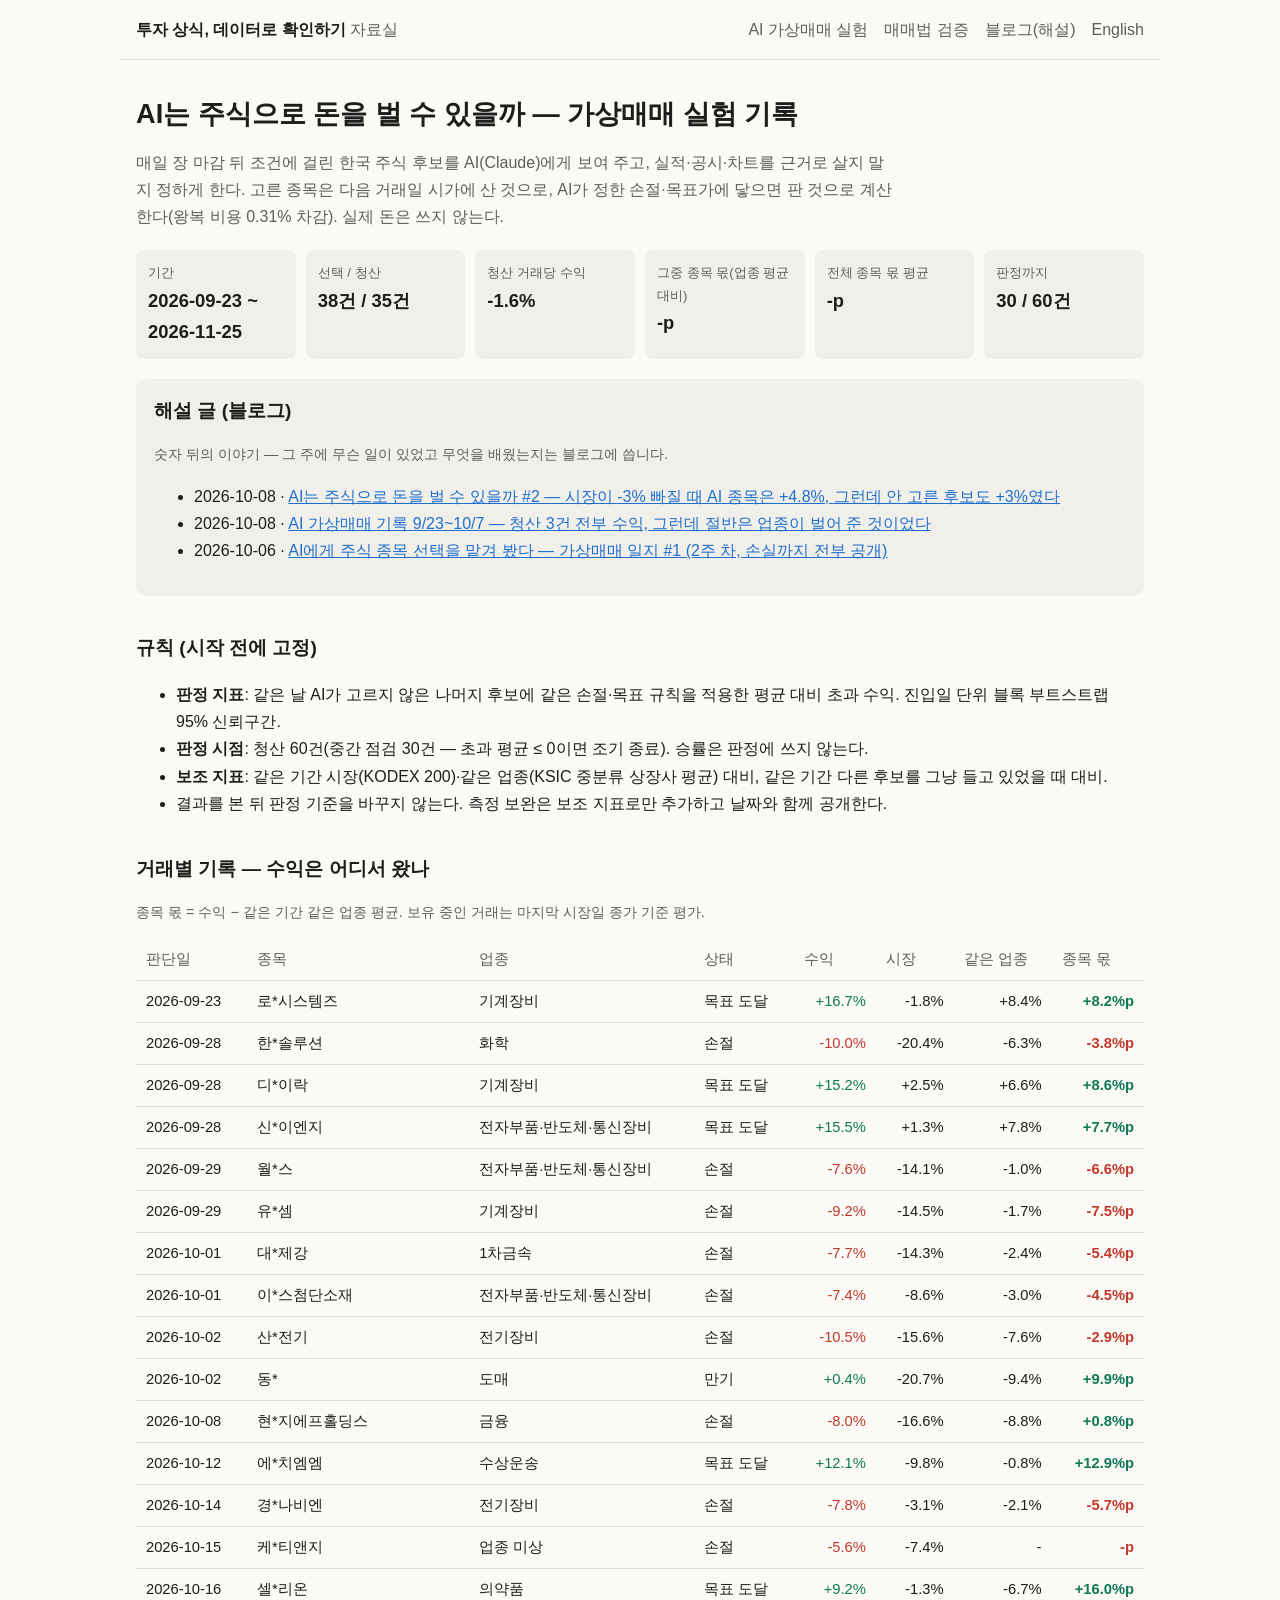
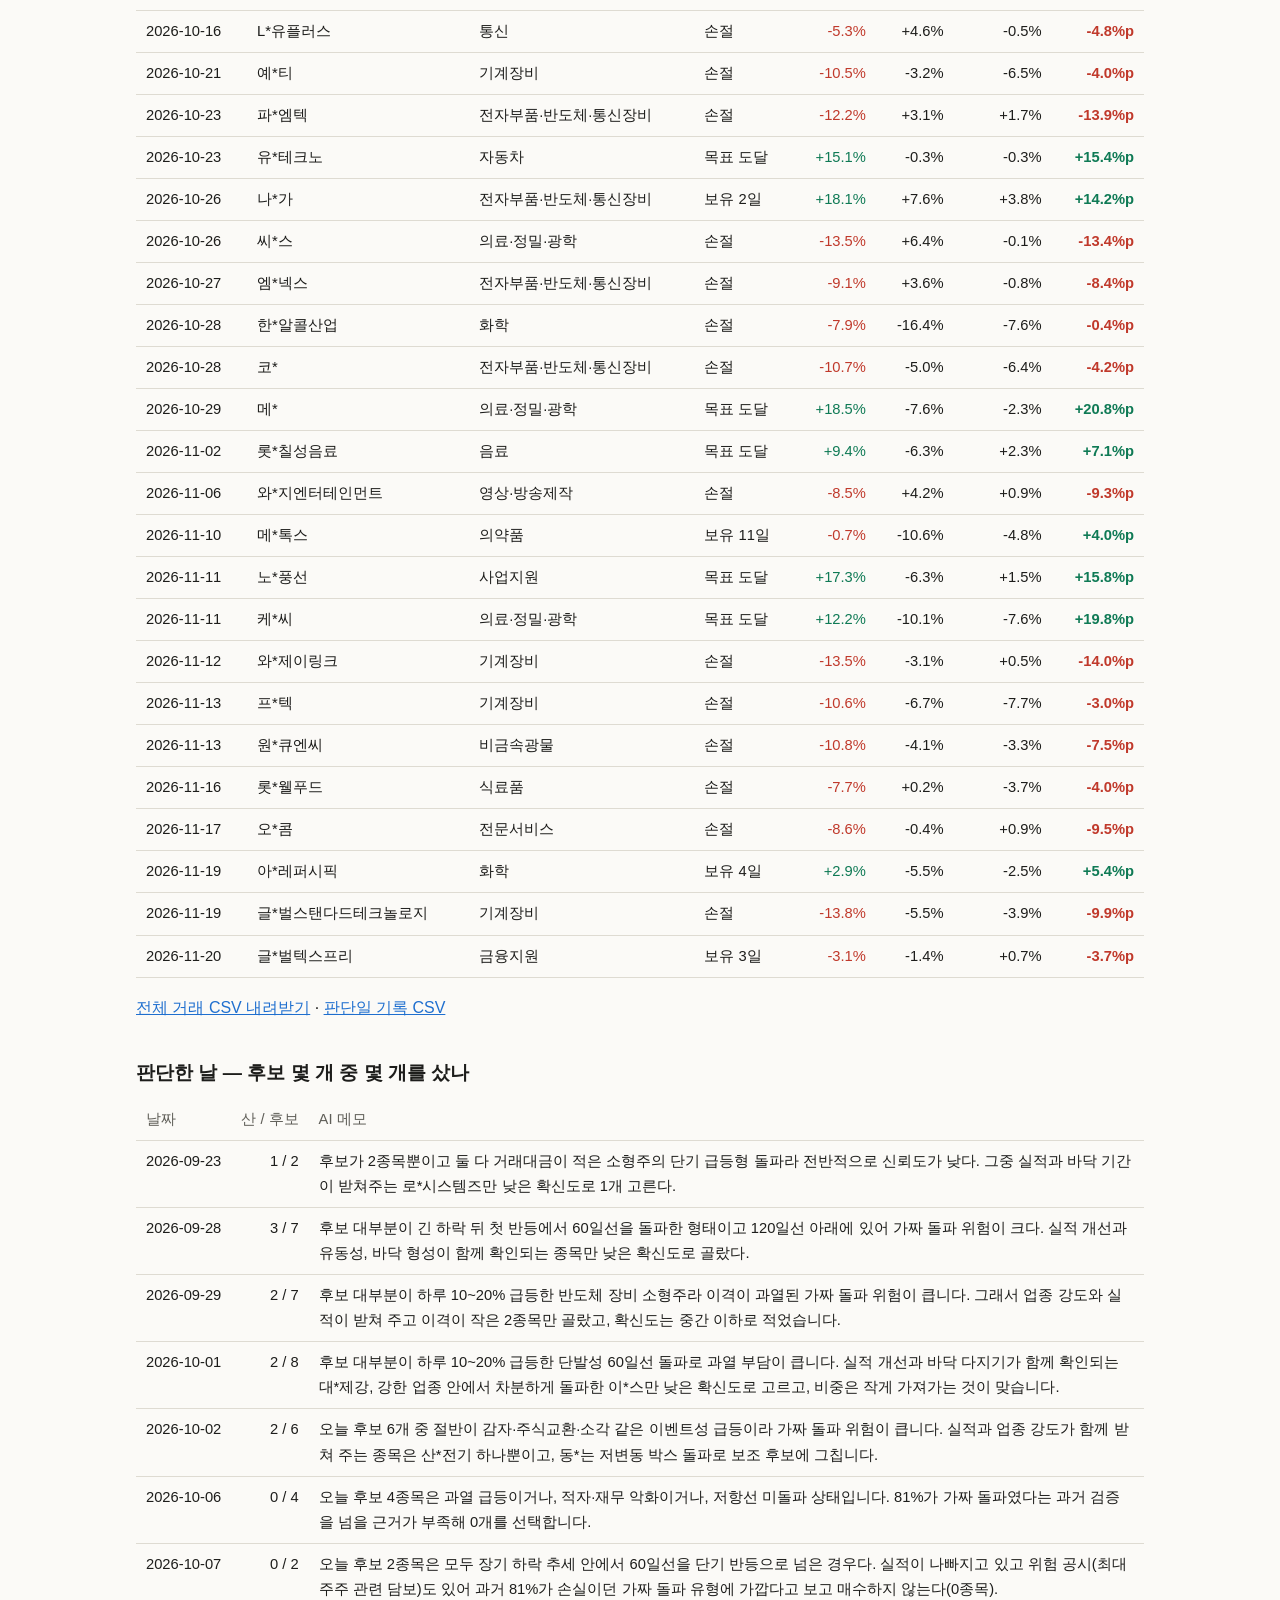
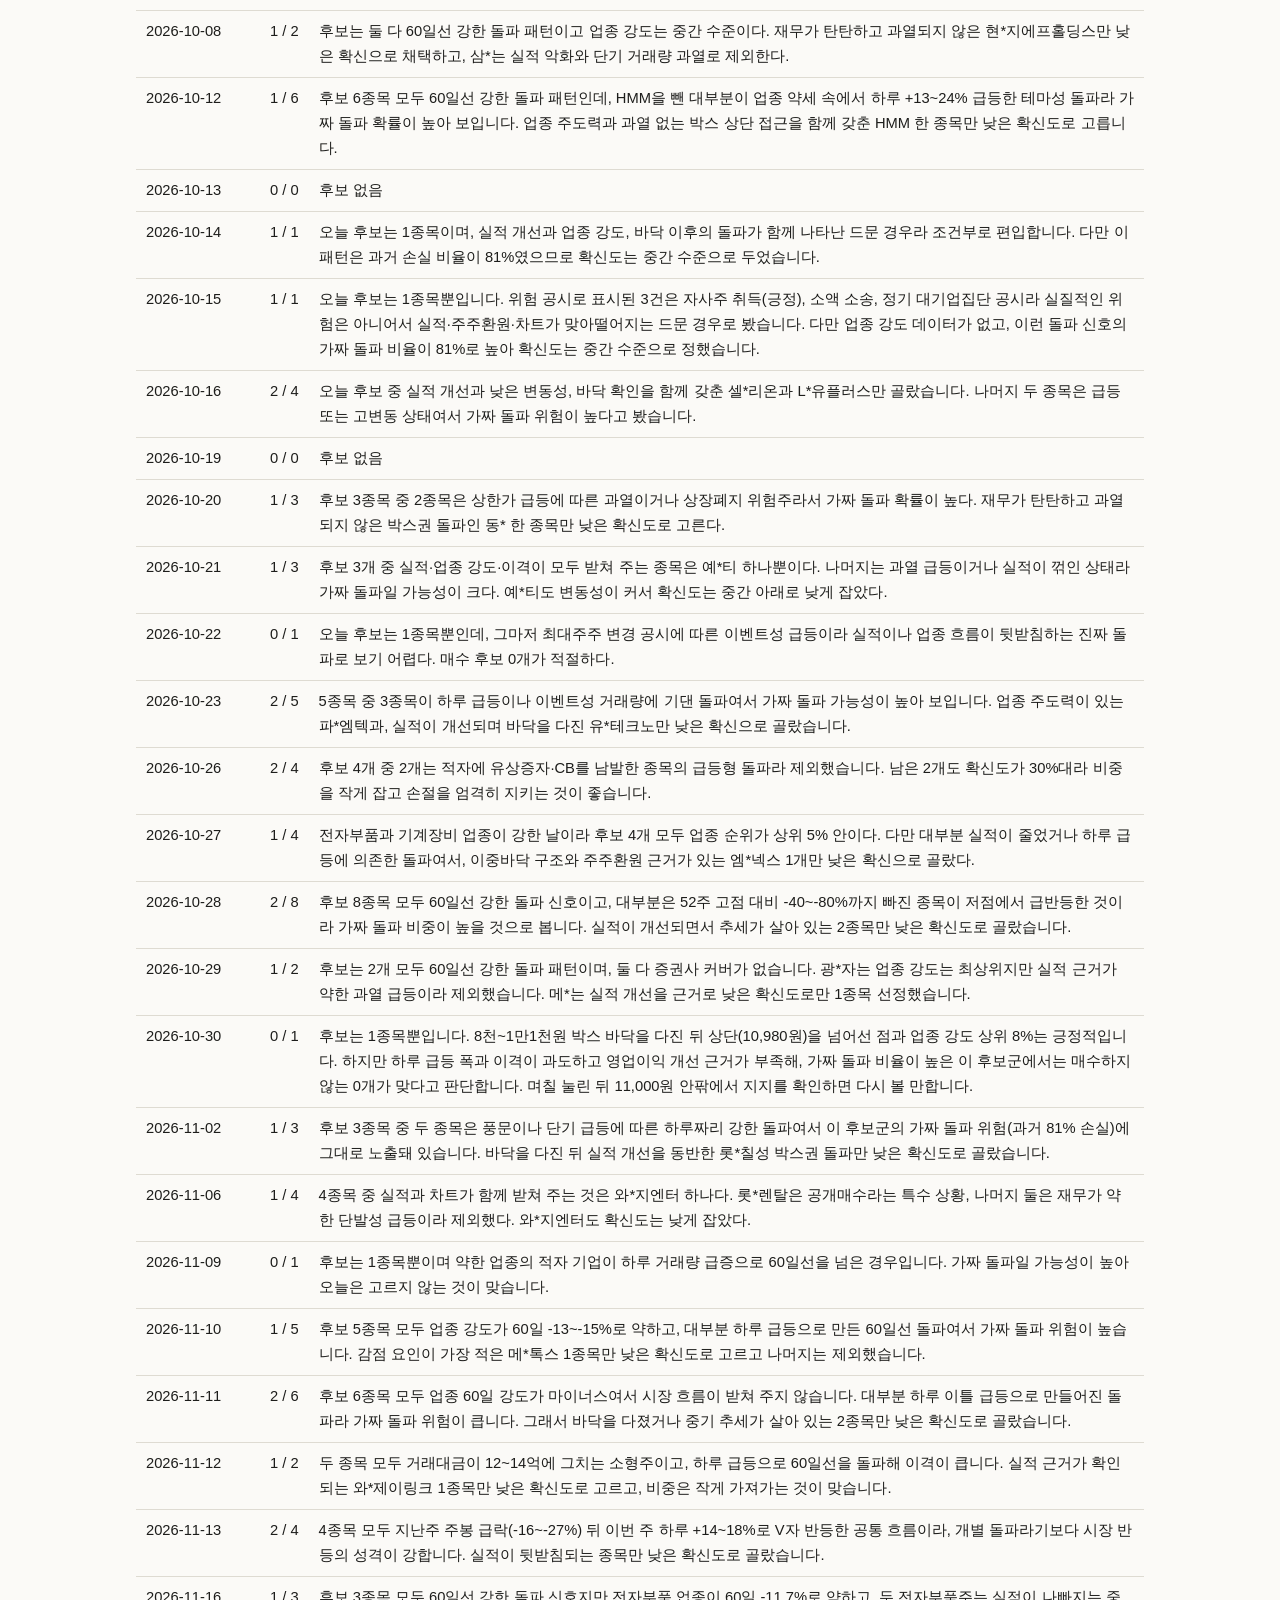
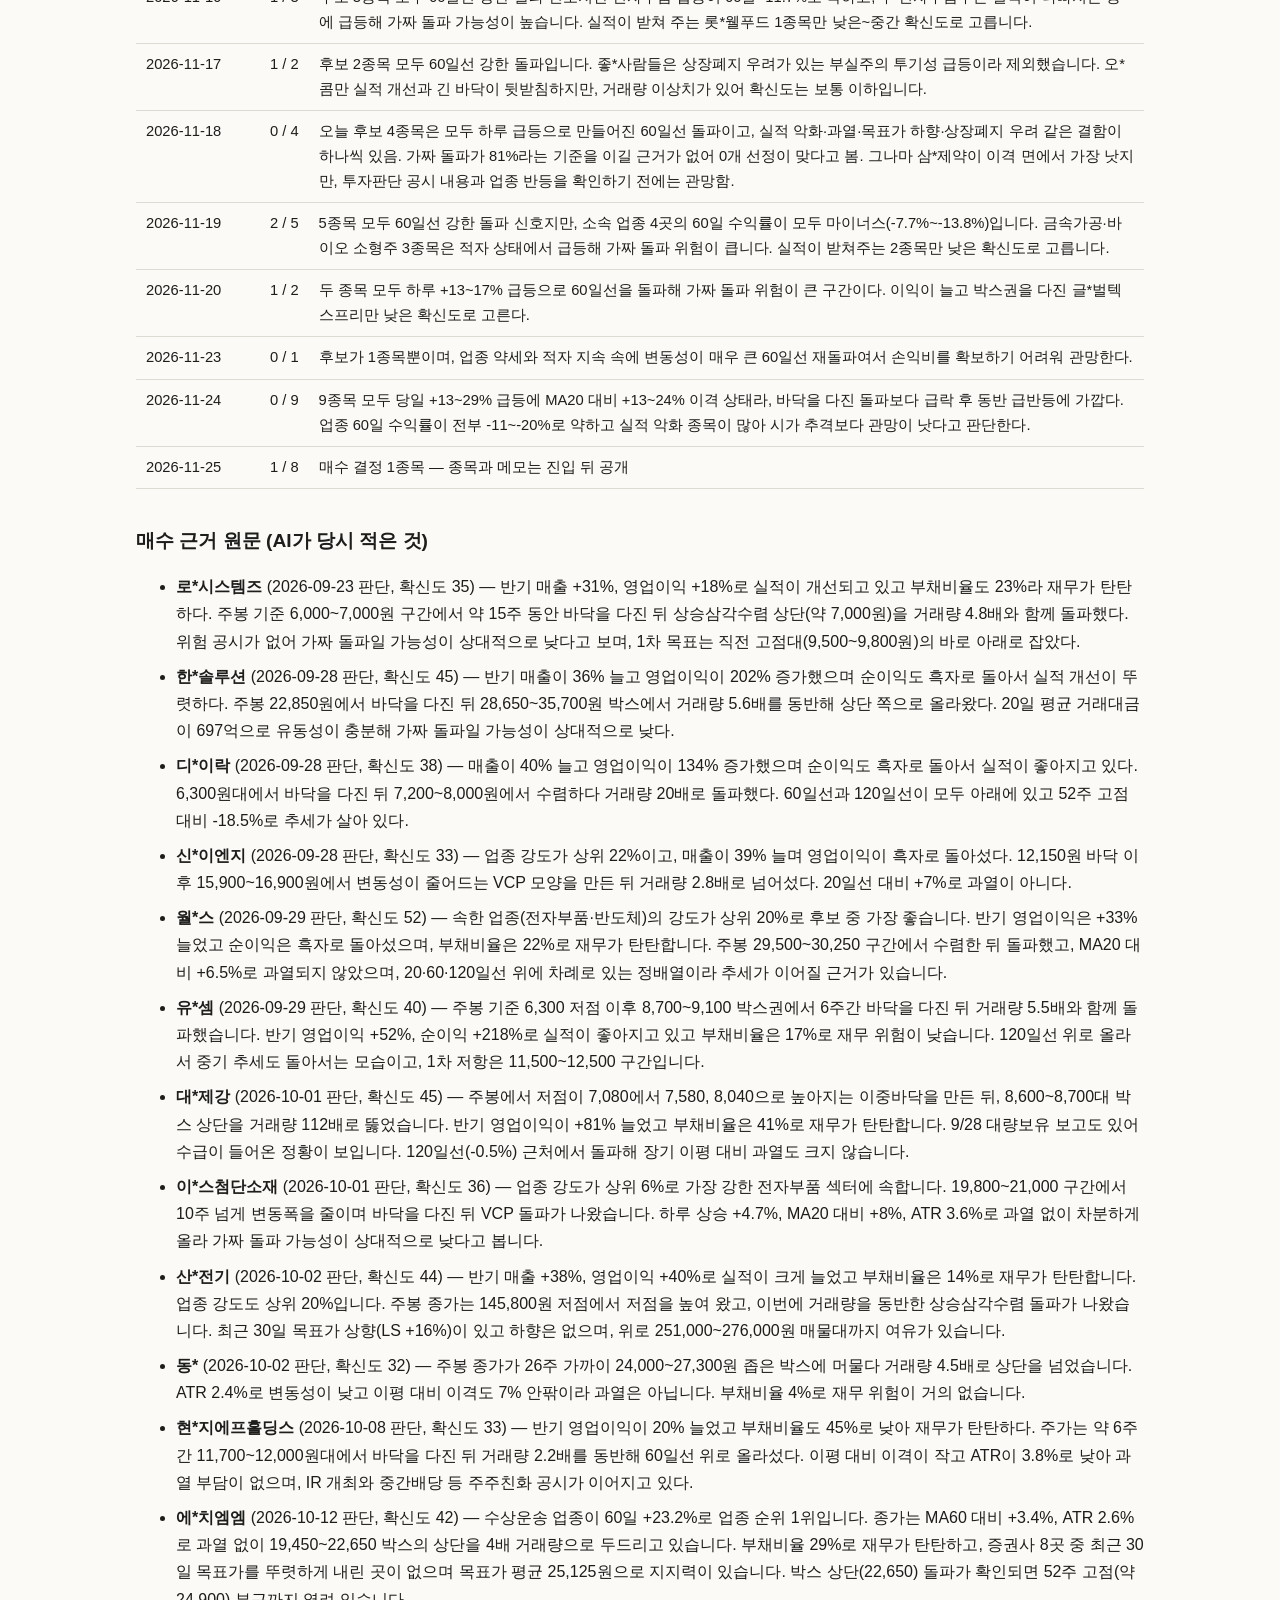
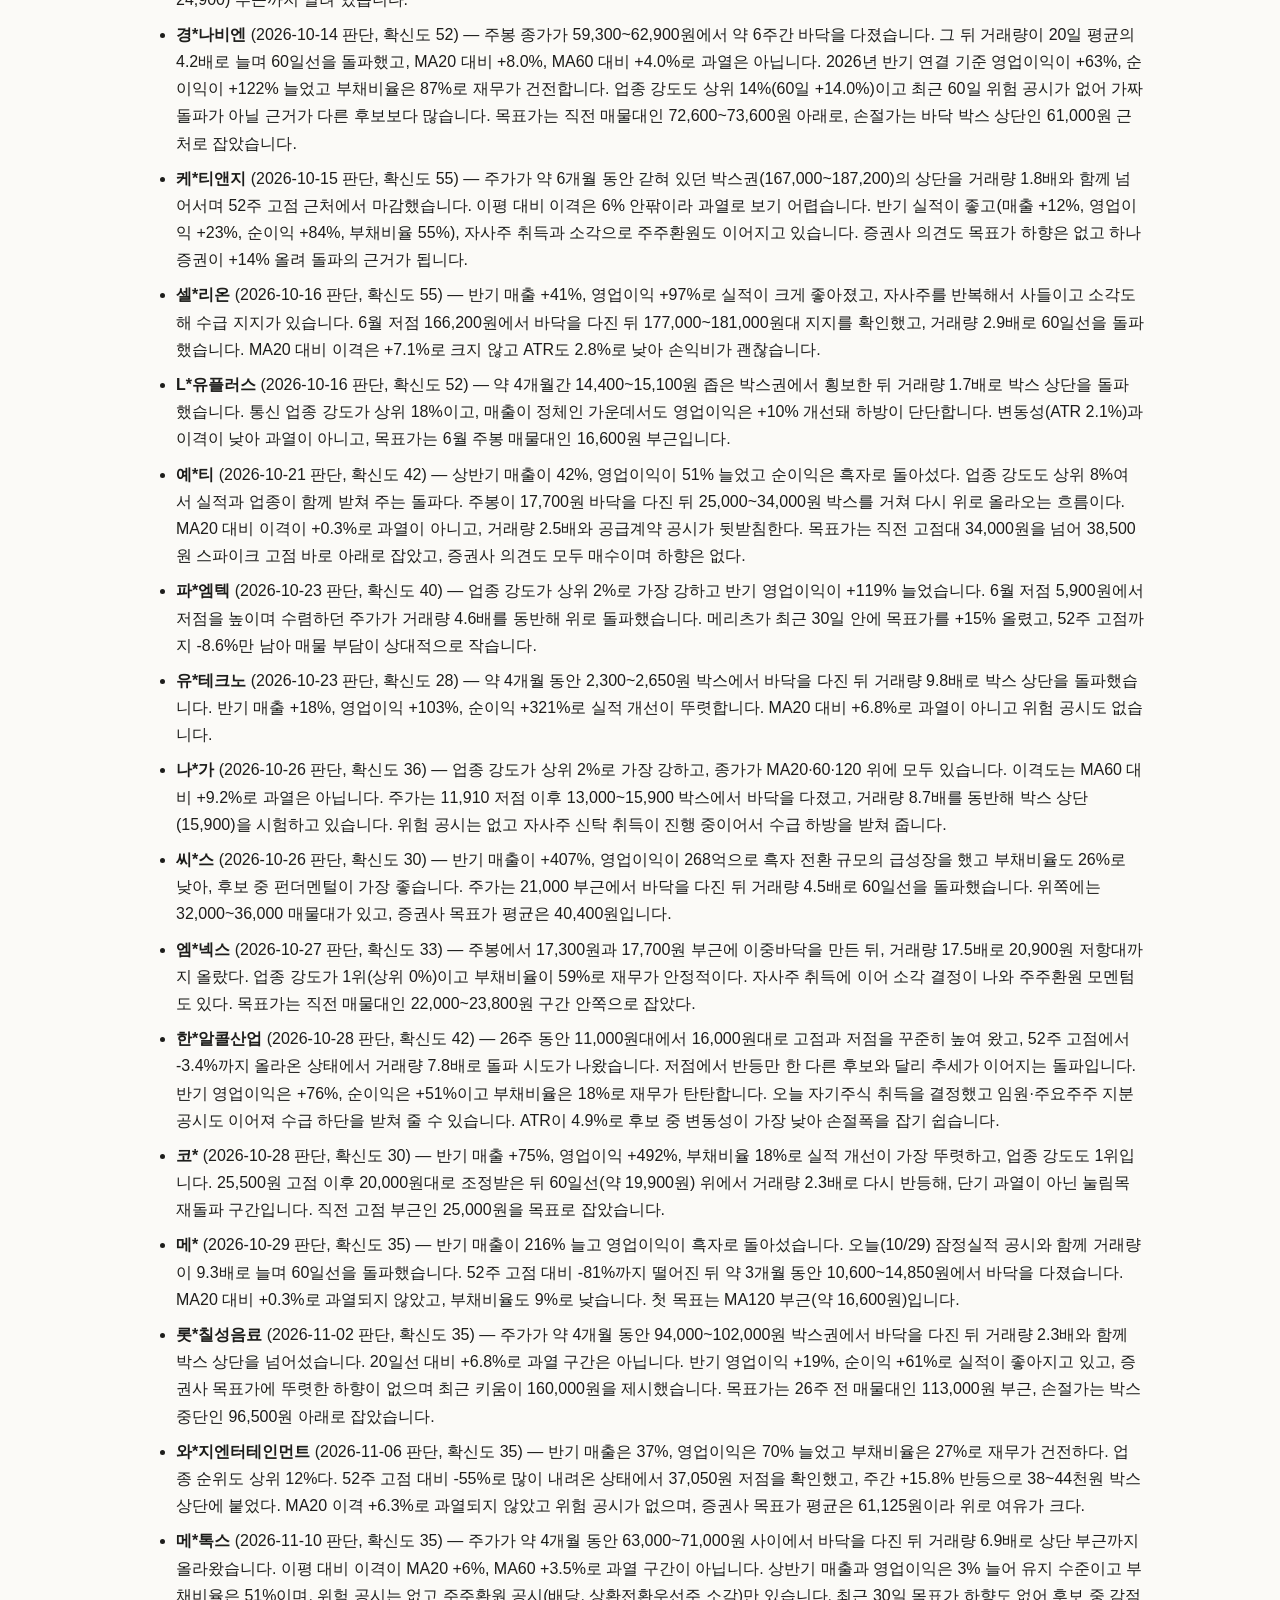
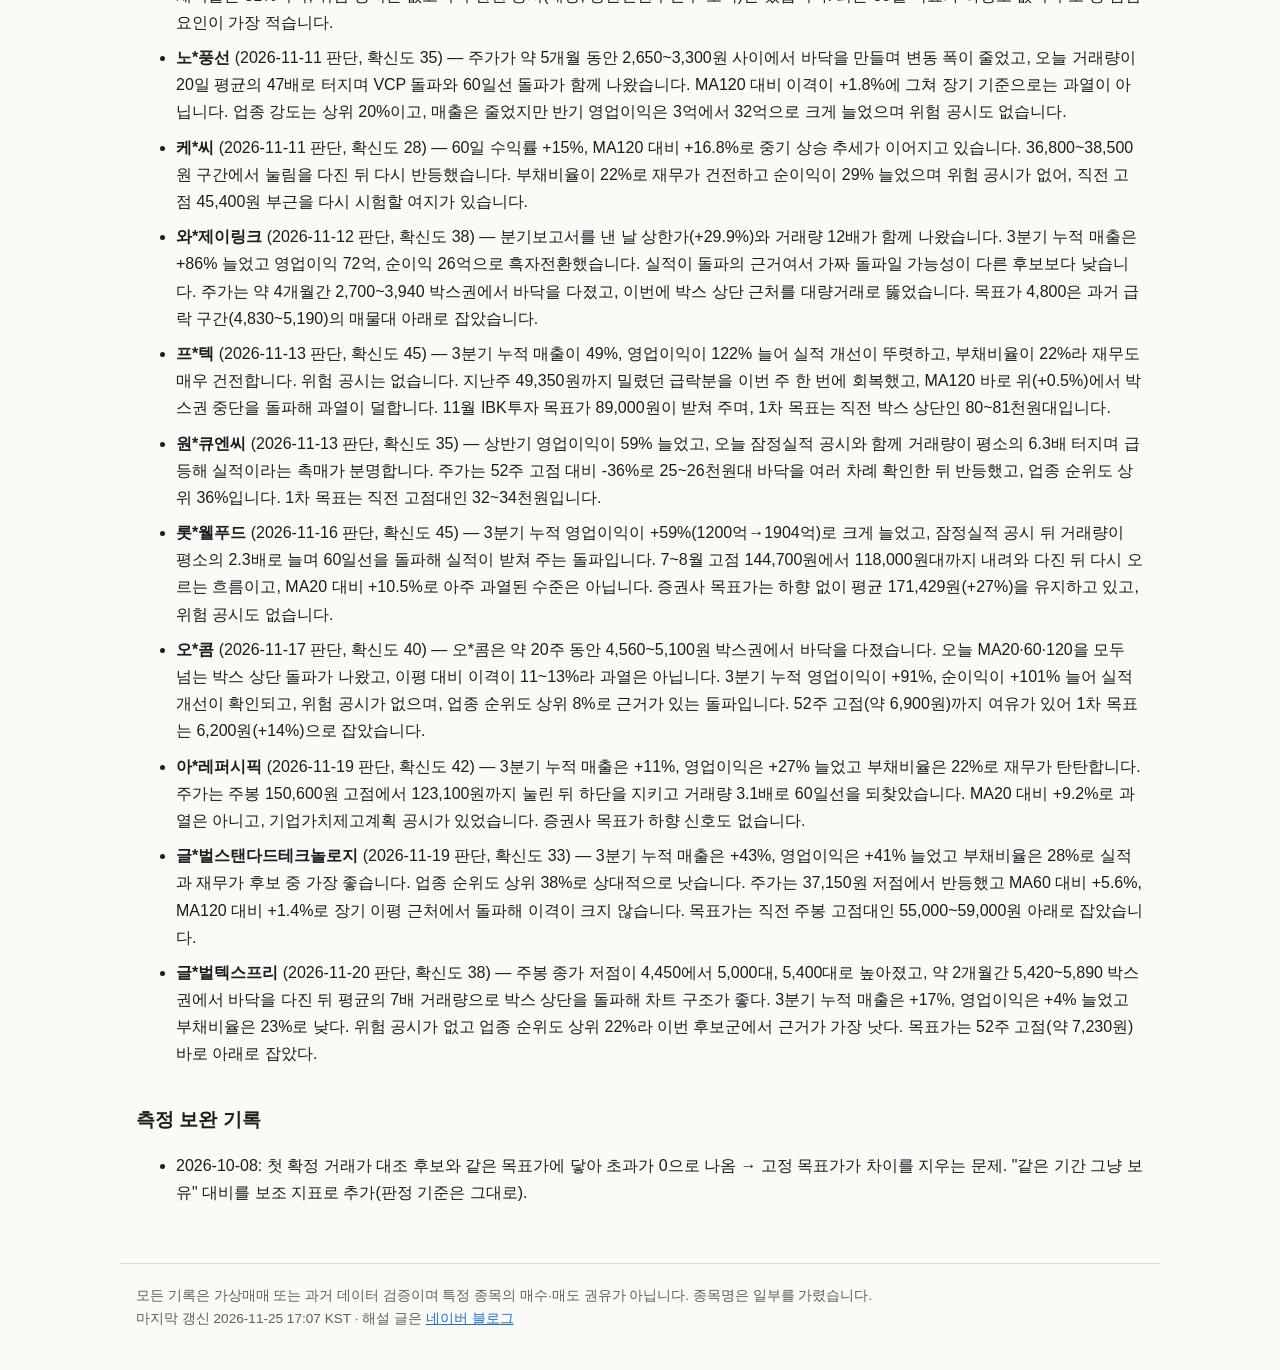
==== commit 7f202508: "가상매매 기록 갱신 20261125" ====
--- a/ai-trading/index.html
+++ b/ai-trading/index.html
@@ -3,7 +3,7 @@
 <title>AI는 주식으로 돈을 벌 수 있을까 — 가상매매 실험 기록</title><meta name="description" content="AI(Claude)가 고른 한국 주식 가상매매의 전체 기록: 거래별 수익, 시장·업종 대비 분해, 판단 메모, CSV.">
 <link rel="canonical" href="https://km81jik-gif.github.io/ai-trading/">
 <link rel="alternate" type="application/rss+xml" title="투자 상식, 데이터로 확인하기 — 자료실" href="../feed.xml">
-<link rel="stylesheet" href="../style.css"><meta name="naver-site-verification" content="d9a3ba7bd224a177e4da610c9eb335765c6d03b2" /><script type="application/ld+json">{"@context": "https://schema.org", "@type": "Dataset", "name": "AI(Claude) 한국 주식 가상매매 실험 기록", "description": "AI가 고른 한국 주식의 가상매매 기록과 시장·업종 대비 수익 분해. 사전 고정 규칙, 청산 60건에서 판정.", "url": "https://km81jik-gif.github.io/ai-trading/", "inLanguage": "ko", "dateModified": "2026-11-24", "temporalCoverage": "2026-09-23/2026-11-24", "isAccessibleForFree": true, "distribution": [{"@type": "DataDownload", "encodingFormat": "text/csv", "contentUrl": "https://km81jik-gif.github.io/data/ai_trades.csv"}]}</script></head><body>
+<link rel="stylesheet" href="../style.css"><meta name="naver-site-verification" content="d9a3ba7bd224a177e4da610c9eb335765c6d03b2" /><script type="application/ld+json">{"@context": "https://schema.org", "@type": "Dataset", "name": "AI(Claude) 한국 주식 가상매매 실험 기록", "description": "AI가 고른 한국 주식의 가상매매 기록과 시장·업종 대비 수익 분해. 사전 고정 규칙, 청산 60건에서 판정.", "url": "https://km81jik-gif.github.io/ai-trading/", "inLanguage": "ko", "dateModified": "2026-11-25", "temporalCoverage": "2026-09-23/2026-11-25", "isAccessibleForFree": true, "distribution": [{"@type": "DataDownload", "encodingFormat": "text/csv", "contentUrl": "https://km81jik-gif.github.io/data/ai_trades.csv"}]}</script></head><body>
 <header><a class="brand" href="../index.html">투자 상식, 데이터로 확인하기 <span>자료실</span></a>
 <nav><a href="../ai-trading/index.html">AI 가상매매 실험</a><a href="../methods/index.html">매매법 검증</a><a href="https://blog.naver.com/km81jik">블로그(해설)</a><a href="https://mythvsdata.blogspot.com/" hreflang="en">English</a></nav></header>
 <main>
@@ -11,12 +11,12 @@
 <p class="lead">매일 장 마감 뒤 조건에 걸린 한국 주식 후보를 AI(Claude)에게 보여 주고, 실적·공시·차트를 근거로 살지 말지 정하게 한다.
 고른 종목은 다음 거래일 시가에 산 것으로, AI가 정한 손절·목표가에 닿으면 판 것으로 계산한다(왕복 비용 0.31% 차감). 실제 돈은 쓰지 않는다.</p>
 <div class="kpis">
-<div><span>기간</span><b>2026-09-23 ~ 2026-11-24</b></div>
-<div><span>선택 / 청산</span><b>38건 / 34건</b></div>
-<div><span>청산 거래당 수익</span><b>-1.3%</b></div>
+<div><span>기간</span><b>2026-09-23 ~ 2026-11-25</b></div>
+<div><span>선택 / 청산</span><b>38건 / 35건</b></div>
+<div><span>청산 거래당 수익</span><b>-1.6%</b></div>
 <div><span>그중 종목 몫(업종 평균 대비)</span><b>-p</b></div>
 <div><span>전체 종목 몫 평균</span><b>-p</b></div>
-<div><span>판정까지</span><b>29 / 60건</b></div></div>
+<div><span>판정까지</span><b>30 / 60건</b></div></div>
 
 <section class="card"><h2>해설 글 (블로그)</h2><p class="note">숫자 뒤의 이야기 — 그 주에 무슨 일이 있었고 무엇을 배웠는지는 블로그에 씁니다.</p><ul><li>2026-10-08 · <a href="https://blog.naver.com/km81jik/224435432522">AI는 주식으로 돈을 벌 수 있을까 #2 — 시장이 -3% 빠질 때 AI 종목은 +4.8%, 그런데 안 고른 후보도 +3%였다</a></li><li>2026-10-08 · <a href="https://blog.naver.com/km81jik/224434987210">AI 가상매매 기록 9/23~10/7 — 청산 3건 전부 수익, 그런데 절반은 업종이 벌어 준 것이었다</a></li><li>2026-10-06 · <a href="https://blog.naver.com/km81jik/224432937320">AI에게 주식 종목 선택을 맡겨 봤다 — 가상매매 일지 #1 (2주 차, 손실까지 전부 공개)</a></li></ul></section>
 <h2>규칙 (시작 전에 고정)</h2>
@@ -109,9 +109,9 @@
 <td>손절</td>
 <td class="n neg">-8.5%</td><td class="n">+4.2%</td><td class="n">+0.9%</td>
 <td class="n neg"><b>-9.3%p</b></td></tr><tr><td>2026-11-10</td><td>메*톡스</td><td>의약품</td>
-<td>보유 10일</td>
-<td class="n neg">-1.2%</td><td class="n">-3.9%</td><td class="n">-4.8%</td>
-<td class="n pos"><b>+3.6%p</b></td></tr><tr><td>2026-11-11</td><td>노*풍선</td><td>사업지원</td>
+<td>보유 11일</td>
+<td class="n neg">-0.7%</td><td class="n">-10.6%</td><td class="n">-4.8%</td>
+<td class="n pos"><b>+4.0%p</b></td></tr><tr><td>2026-11-11</td><td>노*풍선</td><td>사업지원</td>
 <td>목표 도달</td>
 <td class="n pos">+17.3%</td><td class="n">-6.3%</td><td class="n">+1.5%</td>
 <td class="n pos"><b>+15.8%p</b></td></tr><tr><td>2026-11-11</td><td>케*씨</td><td>의료·정밀·광학</td>
@@ -128,24 +128,24 @@
 <td class="n neg">-10.8%</td><td class="n">-4.1%</td><td class="n">-3.3%</td>
 <td class="n neg"><b>-7.5%p</b></td></tr><tr><td>2026-11-16</td><td>롯*웰푸드</td><td>식료품</td>
 <td>손절</td>
-<td class="n neg">-7.7%</td><td class="n">+0.2%</td><td class="n">-3.2%</td>
-<td class="n neg"><b>-4.5%p</b></td></tr><tr><td>2026-11-17</td><td>오*콤</td><td>전문서비스</td>
+<td class="n neg">-7.7%</td><td class="n">+0.2%</td><td class="n">-3.7%</td>
+<td class="n neg"><b>-4.0%p</b></td></tr><tr><td>2026-11-17</td><td>오*콤</td><td>전문서비스</td>
 <td>손절</td>
 <td class="n neg">-8.6%</td><td class="n">-0.4%</td><td class="n">+0.9%</td>
 <td class="n neg"><b>-9.5%p</b></td></tr><tr><td>2026-11-19</td><td>아*레퍼시픽</td><td>화학</td>
+<td>보유 4일</td>
+<td class="n pos">+2.9%</td><td class="n">-5.5%</td><td class="n">-2.5%</td>
+<td class="n pos"><b>+5.4%p</b></td></tr><tr><td>2026-11-19</td><td>글*벌스탠다드테크놀로지</td><td>기계장비</td>
+<td>손절</td>
+<td class="n neg">-13.8%</td><td class="n">-5.5%</td><td class="n">-3.9%</td>
+<td class="n neg"><b>-9.9%p</b></td></tr><tr><td>2026-11-20</td><td>글*벌텍스프리</td><td>금융지원</td>
 <td>보유 3일</td>
-<td class="n neg">-2.1%</td><td class="n">+1.7%</td><td class="n">-1.3%</td>
-<td class="n neg"><b>-0.8%p</b></td></tr><tr><td>2026-11-19</td><td>글*벌스탠다드테크놀로지</td><td>기계장비</td>
-<td>보유 3일</td>
-<td class="n neg">-3.4%</td><td class="n">+1.7%</td><td class="n">+0.0%</td>
-<td class="n neg"><b>-3.4%p</b></td></tr><tr><td>2026-11-20</td><td>글*벌텍스프리</td><td>금융지원</td>
-<td>보유 2일</td>
-<td class="n neg">-5.2%</td><td class="n">+6.0%</td><td class="n">+1.5%</td>
-<td class="n neg"><b>-6.7%p</b></td></tr></tbody></table></div>
+<td class="n neg">-3.1%</td><td class="n">-1.4%</td><td class="n">+0.7%</td>
+<td class="n neg"><b>-3.7%p</b></td></tr></tbody></table></div>
 <p><a href="../data/ai_trades.csv">전체 거래 CSV 내려받기</a> · <a href="../data/ai_decisions.csv">판단일 기록 CSV</a></p>
 
 <h2>판단한 날 — 후보 몇 개 중 몇 개를 샀나</h2>
-<div class="tw"><table><thead><tr><th>날짜</th><th>산 / 후보</th><th>AI 메모</th></tr></thead><tbody><tr><td>2026-09-23</td><td class="n">1 / 2</td><td>후보가 2종목뿐이고 둘 다 거래대금이 적은 소형주의 단기 급등형 돌파라 전반적으로 신뢰도가 낮다. 그중 실적과 바닥 기간이 받쳐주는 로*시스템즈만 낮은 확신도로 1개 고른다.</td></tr><tr><td>2026-09-28</td><td class="n">3 / 7</td><td>후보 대부분이 긴 하락 뒤 첫 반등에서 60일선을 돌파한 형태이고 120일선 아래에 있어 가짜 돌파 위험이 크다. 실적 개선과 유동성, 바닥 형성이 함께 확인되는 종목만 낮은 확신도로 골랐다.</td></tr><tr><td>2026-09-29</td><td class="n">2 / 7</td><td>후보 대부분이 하루 10~20% 급등한 반도체 장비 소형주라 이격이 과열된 가짜 돌파 위험이 큽니다. 그래서 업종 강도와 실적이 받쳐 주고 이격이 작은 2종목만 골랐고, 확신도는 중간 이하로 적었습니다.</td></tr><tr><td>2026-10-01</td><td class="n">2 / 8</td><td>후보 대부분이 하루 10~20% 급등한 단발성 60일선 돌파로 과열 부담이 큽니다. 실적 개선과 바닥 다지기가 함께 확인되는 대*제강, 강한 업종 안에서 차분하게 돌파한 이*스만 낮은 확신도로 고르고, 비중은 작게 가져가는 것이 맞습니다.</td></tr><tr><td>2026-10-02</td><td class="n">2 / 6</td><td>오늘 후보 6개 중 절반이 감자·주식교환·소각 같은 이벤트성 급등이라 가짜 돌파 위험이 큽니다. 실적과 업종 강도가 함께 받쳐 주는 종목은 산*전기 하나뿐이고, 동*는 저변동 박스 돌파로 보조 후보에 그칩니다.</td></tr><tr><td>2026-10-06</td><td class="n">0 / 4</td><td>오늘 후보 4종목은 과열 급등이거나, 적자·재무 악화이거나, 저항선 미돌파 상태입니다. 81%가 가짜 돌파였다는 과거 검증을 넘을 근거가 부족해 0개를 선택합니다.</td></tr><tr><td>2026-10-07</td><td class="n">0 / 2</td><td>오늘 후보 2종목은 모두 장기 하락 추세 안에서 60일선을 단기 반등으로 넘은 경우다. 실적이 나빠지고 있고 위험 공시(최대주주 관련 담보)도 있어 과거 81%가 손실이던 가짜 돌파 유형에 가깝다고 보고 매수하지 않는다(0종목).</td></tr><tr><td>2026-10-08</td><td class="n">1 / 2</td><td>후보는 둘 다 60일선 강한 돌파 패턴이고 업종 강도는 중간 수준이다. 재무가 탄탄하고 과열되지 않은 현*지에프홀딩스만 낮은 확신으로 채택하고, 삼*는 실적 악화와 단기 거래량 과열로 제외한다.</td></tr><tr><td>2026-10-12</td><td class="n">1 / 6</td><td>후보 6종목 모두 60일선 강한 돌파 패턴인데, HMM을 뺀 대부분이 업종 약세 속에서 하루 +13~24% 급등한 테마성 돌파라 가짜 돌파 확률이 높아 보입니다. 업종 주도력과 과열 없는 박스 상단 접근을 함께 갖춘 HMM 한 종목만 낮은 확신도로 고릅니다.</td></tr><tr><td>2026-10-13</td><td class="n">0 / 0</td><td>후보 없음</td></tr><tr><td>2026-10-14</td><td class="n">1 / 1</td><td>오늘 후보는 1종목이며, 실적 개선과 업종 강도, 바닥 이후의 돌파가 함께 나타난 드문 경우라 조건부로 편입합니다. 다만 이 패턴은 과거 손실 비율이 81%였으므로 확신도는 중간 수준으로 두었습니다.</td></tr><tr><td>2026-10-15</td><td class="n">1 / 1</td><td>오늘 후보는 1종목뿐입니다. 위험 공시로 표시된 3건은 자사주 취득(긍정), 소액 소송, 정기 대기업집단 공시라 실질적인 위험은 아니어서 실적·주주환원·차트가 맞아떨어지는 드문 경우로 봤습니다. 다만 업종 강도 데이터가 없고, 이런 돌파 신호의 가짜 돌파 비율이 81%로 높아 확신도는 중간 수준으로 정했습니다.</td></tr><tr><td>2026-10-16</td><td class="n">2 / 4</td><td>오늘 후보 중 실적 개선과 낮은 변동성, 바닥 확인을 함께 갖춘 셀*리온과 L*유플러스만 골랐습니다. 나머지 두 종목은 급등 또는 고변동 상태여서 가짜 돌파 위험이 높다고 봤습니다.</td></tr><tr><td>2026-10-19</td><td class="n">0 / 0</td><td>후보 없음</td></tr><tr><td>2026-10-20</td><td class="n">1 / 3</td><td>후보 3종목 중 2종목은 상한가 급등에 따른 과열이거나 상장폐지 위험주라서 가짜 돌파 확률이 높다. 재무가 탄탄하고 과열되지 않은 박스권 돌파인 동* 한 종목만 낮은 확신도로 고른다.</td></tr><tr><td>2026-10-21</td><td class="n">1 / 3</td><td>후보 3개 중 실적·업종 강도·이격이 모두 받쳐 주는 종목은 예*티 하나뿐이다. 나머지는 과열 급등이거나 실적이 꺾인 상태라 가짜 돌파일 가능성이 크다. 예*티도 변동성이 커서 확신도는 중간 아래로 낮게 잡았다.</td></tr><tr><td>2026-10-22</td><td class="n">0 / 1</td><td>오늘 후보는 1종목뿐인데, 그마저 최대주주 변경 공시에 따른 이벤트성 급등이라 실적이나 업종 흐름이 뒷받침하는 진짜 돌파로 보기 어렵다. 매수 후보 0개가 적절하다.</td></tr><tr><td>2026-10-23</td><td class="n">2 / 5</td><td>5종목 중 3종목이 하루 급등이나 이벤트성 거래량에 기댄 돌파여서 가짜 돌파 가능성이 높아 보입니다. 업종 주도력이 있는 파*엠텍과, 실적이 개선되며 바닥을 다진 유*테크노만 낮은 확신으로 골랐습니다.</td></tr><tr><td>2026-10-26</td><td class="n">2 / 4</td><td>후보 4개 중 2개는 적자에 유상증자·CB를 남발한 종목의 급등형 돌파라 제외했습니다. 남은 2개도 확신도가 30%대라 비중을 작게 잡고 손절을 엄격히 지키는 것이 좋습니다.</td></tr><tr><td>2026-10-27</td><td class="n">1 / 4</td><td>전자부품과 기계장비 업종이 강한 날이라 후보 4개 모두 업종 순위가 상위 5% 안이다. 다만 대부분 실적이 줄었거나 하루 급등에 의존한 돌파여서, 이중바닥 구조와 주주환원 근거가 있는 엠*넥스 1개만 낮은 확신으로 골랐다.</td></tr><tr><td>2026-10-28</td><td class="n">2 / 8</td><td>후보 8종목 모두 60일선 강한 돌파 신호이고, 대부분은 52주 고점 대비 -40~-80%까지 빠진 종목이 저점에서 급반등한 것이라 가짜 돌파 비중이 높을 것으로 봅니다. 실적이 개선되면서 추세가 살아 있는 2종목만 낮은 확신도로 골랐습니다.</td></tr><tr><td>2026-10-29</td><td class="n">1 / 2</td><td>후보는 2개 모두 60일선 강한 돌파 패턴이며, 둘 다 증권사 커버가 없습니다. 광*자는 업종 강도는 최상위지만 실적 근거가 약한 과열 급등이라 제외했습니다. 메*는 실적 개선을 근거로 낮은 확신도로만 1종목 선정했습니다.</td></tr><tr><td>2026-10-30</td><td class="n">0 / 1</td><td>후보는 1종목뿐입니다. 8천~1만1천원 박스 바닥을 다진 뒤 상단(10,980원)을 넘어선 점과 업종 강도 상위 8%는 긍정적입니다. 하지만 하루 급등 폭과 이격이 과도하고 영업이익 개선 근거가 부족해, 가짜 돌파 비율이 높은 이 후보군에서는 매수하지 않는 0개가 맞다고 판단합니다. 며칠 눌린 뒤 11,000원 안팎에서 지지를 확인하면 다시 볼 만합니다.</td></tr><tr><td>2026-11-02</td><td class="n">1 / 3</td><td>후보 3종목 중 두 종목은 풍문이나 단기 급등에 따른 하루짜리 강한 돌파여서 이 후보군의 가짜 돌파 위험(과거 81% 손실)에 그대로 노출돼 있습니다. 바닥을 다진 뒤 실적 개선을 동반한 롯*칠성 박스권 돌파만 낮은 확신도로 골랐습니다.</td></tr><tr><td>2026-11-06</td><td class="n">1 / 4</td><td>4종목 중 실적과 차트가 함께 받쳐 주는 것은 와*지엔터 하나다. 롯*렌탈은 공개매수라는 특수 상황, 나머지 둘은 재무가 약한 단발성 급등이라 제외했다. 와*지엔터도 확신도는 낮게 잡았다.</td></tr><tr><td>2026-11-09</td><td class="n">0 / 1</td><td>후보는 1종목뿐이며 약한 업종의 적자 기업이 하루 거래량 급증으로 60일선을 넘은 경우입니다. 가짜 돌파일 가능성이 높아 오늘은 고르지 않는 것이 맞습니다.</td></tr><tr><td>2026-11-10</td><td class="n">1 / 5</td><td>후보 5종목 모두 업종 강도가 60일 -13~-15%로 약하고, 대부분 하루 급등으로 만든 60일선 돌파여서 가짜 돌파 위험이 높습니다. 감점 요인이 가장 적은 메*톡스 1종목만 낮은 확신도로 고르고 나머지는 제외했습니다.</td></tr><tr><td>2026-11-11</td><td class="n">2 / 6</td><td>후보 6종목 모두 업종 60일 강도가 마이너스여서 시장 흐름이 받쳐 주지 않습니다. 대부분 하루 이틀 급등으로 만들어진 돌파라 가짜 돌파 위험이 큽니다. 그래서 바닥을 다졌거나 중기 추세가 살아 있는 2종목만 낮은 확신도로 골랐습니다.</td></tr><tr><td>2026-11-12</td><td class="n">1 / 2</td><td>두 종목 모두 거래대금이 12~14억에 그치는 소형주이고, 하루 급등으로 60일선을 돌파해 이격이 큽니다. 실적 근거가 확인되는 와*제이링크 1종목만 낮은 확신도로 고르고, 비중은 작게 가져가는 것이 맞습니다.</td></tr><tr><td>2026-11-13</td><td class="n">2 / 4</td><td>4종목 모두 지난주 주봉 급락(-16~-27%) 뒤 이번 주 하루 +14~18%로 V자 반등한 공통 흐름이라, 개별 돌파라기보다 시장 반등의 성격이 강합니다. 실적이 뒷받침되는 종목만 낮은 확신도로 골랐습니다.</td></tr><tr><td>2026-11-16</td><td class="n">1 / 3</td><td>후보 3종목 모두 60일선 강한 돌파 신호지만 전자부품 업종이 60일 -11.7%로 약하고, 두 전자부품주는 실적이 나빠지는 중에 급등해 가짜 돌파 가능성이 높습니다. 실적이 받쳐 주는 롯*웰푸드 1종목만 낮은~중간 확신도로 고릅니다.</td></tr><tr><td>2026-11-17</td><td class="n">1 / 2</td><td>후보 2종목 모두 60일선 강한 돌파입니다. 좋*사람들은 상장폐지 우려가 있는 부실주의 투기성 급등이라 제외했습니다. 오*콤만 실적 개선과 긴 바닥이 뒷받침하지만, 거래량 이상치가 있어 확신도는 보통 이하입니다.</td></tr><tr><td>2026-11-18</td><td class="n">0 / 4</td><td>오늘 후보 4종목은 모두 하루 급등으로 만들어진 60일선 돌파이고, 실적 악화·과열·목표가 하향·상장폐지 우려 같은 결함이 하나씩 있음. 가짜 돌파가 81%라는 기준을 이길 근거가 없어 0개 선정이 맞다고 봄. 그나마 삼*제약이 이격 면에서 가장 낫지만, 투자판단 공시 내용과 업종 반등을 확인하기 전에는 관망함.</td></tr><tr><td>2026-11-19</td><td class="n">2 / 5</td><td>5종목 모두 60일선 강한 돌파 신호지만, 소속 업종 4곳의 60일 수익률이 모두 마이너스(-7.7%~-13.8%)입니다. 금속가공·바이오 소형주 3종목은 적자 상태에서 급등해 가짜 돌파 위험이 큽니다. 실적이 받쳐주는 2종목만 낮은 확신도로 고릅니다.</td></tr><tr><td>2026-11-20</td><td class="n">1 / 2</td><td>두 종목 모두 하루 +13~17% 급등으로 60일선을 돌파해 가짜 돌파 위험이 큰 구간이다. 이익이 늘고 박스권을 다진 글*벌텍스프리만 낮은 확신도로 고른다.</td></tr><tr><td>2026-11-23</td><td class="n">0 / 1</td><td>후보가 1종목뿐이며, 업종 약세와 적자 지속 속에 변동성이 매우 큰 60일선 재돌파여서 손익비를 확보하기 어려워 관망한다.</td></tr><tr><td>2026-11-24</td><td class="n">0 / 9</td><td>9종목 모두 당일 +13~29% 급등에 MA20 대비 +13~24% 이격 상태라, 바닥을 다진 돌파보다 급락 후 동반 급반등에 가깝다. 업종 60일 수익률이 전부 -11~-20%로 약하고 실적 악화 종목이 많아 시가 추격보다 관망이 낫다고 판단한다.</td></tr></tbody></table></div>
+<div class="tw"><table><thead><tr><th>날짜</th><th>산 / 후보</th><th>AI 메모</th></tr></thead><tbody><tr><td>2026-09-23</td><td class="n">1 / 2</td><td>후보가 2종목뿐이고 둘 다 거래대금이 적은 소형주의 단기 급등형 돌파라 전반적으로 신뢰도가 낮다. 그중 실적과 바닥 기간이 받쳐주는 로*시스템즈만 낮은 확신도로 1개 고른다.</td></tr><tr><td>2026-09-28</td><td class="n">3 / 7</td><td>후보 대부분이 긴 하락 뒤 첫 반등에서 60일선을 돌파한 형태이고 120일선 아래에 있어 가짜 돌파 위험이 크다. 실적 개선과 유동성, 바닥 형성이 함께 확인되는 종목만 낮은 확신도로 골랐다.</td></tr><tr><td>2026-09-29</td><td class="n">2 / 7</td><td>후보 대부분이 하루 10~20% 급등한 반도체 장비 소형주라 이격이 과열된 가짜 돌파 위험이 큽니다. 그래서 업종 강도와 실적이 받쳐 주고 이격이 작은 2종목만 골랐고, 확신도는 중간 이하로 적었습니다.</td></tr><tr><td>2026-10-01</td><td class="n">2 / 8</td><td>후보 대부분이 하루 10~20% 급등한 단발성 60일선 돌파로 과열 부담이 큽니다. 실적 개선과 바닥 다지기가 함께 확인되는 대*제강, 강한 업종 안에서 차분하게 돌파한 이*스만 낮은 확신도로 고르고, 비중은 작게 가져가는 것이 맞습니다.</td></tr><tr><td>2026-10-02</td><td class="n">2 / 6</td><td>오늘 후보 6개 중 절반이 감자·주식교환·소각 같은 이벤트성 급등이라 가짜 돌파 위험이 큽니다. 실적과 업종 강도가 함께 받쳐 주는 종목은 산*전기 하나뿐이고, 동*는 저변동 박스 돌파로 보조 후보에 그칩니다.</td></tr><tr><td>2026-10-06</td><td class="n">0 / 4</td><td>오늘 후보 4종목은 과열 급등이거나, 적자·재무 악화이거나, 저항선 미돌파 상태입니다. 81%가 가짜 돌파였다는 과거 검증을 넘을 근거가 부족해 0개를 선택합니다.</td></tr><tr><td>2026-10-07</td><td class="n">0 / 2</td><td>오늘 후보 2종목은 모두 장기 하락 추세 안에서 60일선을 단기 반등으로 넘은 경우다. 실적이 나빠지고 있고 위험 공시(최대주주 관련 담보)도 있어 과거 81%가 손실이던 가짜 돌파 유형에 가깝다고 보고 매수하지 않는다(0종목).</td></tr><tr><td>2026-10-08</td><td class="n">1 / 2</td><td>후보는 둘 다 60일선 강한 돌파 패턴이고 업종 강도는 중간 수준이다. 재무가 탄탄하고 과열되지 않은 현*지에프홀딩스만 낮은 확신으로 채택하고, 삼*는 실적 악화와 단기 거래량 과열로 제외한다.</td></tr><tr><td>2026-10-12</td><td class="n">1 / 6</td><td>후보 6종목 모두 60일선 강한 돌파 패턴인데, HMM을 뺀 대부분이 업종 약세 속에서 하루 +13~24% 급등한 테마성 돌파라 가짜 돌파 확률이 높아 보입니다. 업종 주도력과 과열 없는 박스 상단 접근을 함께 갖춘 HMM 한 종목만 낮은 확신도로 고릅니다.</td></tr><tr><td>2026-10-13</td><td class="n">0 / 0</td><td>후보 없음</td></tr><tr><td>2026-10-14</td><td class="n">1 / 1</td><td>오늘 후보는 1종목이며, 실적 개선과 업종 강도, 바닥 이후의 돌파가 함께 나타난 드문 경우라 조건부로 편입합니다. 다만 이 패턴은 과거 손실 비율이 81%였으므로 확신도는 중간 수준으로 두었습니다.</td></tr><tr><td>2026-10-15</td><td class="n">1 / 1</td><td>오늘 후보는 1종목뿐입니다. 위험 공시로 표시된 3건은 자사주 취득(긍정), 소액 소송, 정기 대기업집단 공시라 실질적인 위험은 아니어서 실적·주주환원·차트가 맞아떨어지는 드문 경우로 봤습니다. 다만 업종 강도 데이터가 없고, 이런 돌파 신호의 가짜 돌파 비율이 81%로 높아 확신도는 중간 수준으로 정했습니다.</td></tr><tr><td>2026-10-16</td><td class="n">2 / 4</td><td>오늘 후보 중 실적 개선과 낮은 변동성, 바닥 확인을 함께 갖춘 셀*리온과 L*유플러스만 골랐습니다. 나머지 두 종목은 급등 또는 고변동 상태여서 가짜 돌파 위험이 높다고 봤습니다.</td></tr><tr><td>2026-10-19</td><td class="n">0 / 0</td><td>후보 없음</td></tr><tr><td>2026-10-20</td><td class="n">1 / 3</td><td>후보 3종목 중 2종목은 상한가 급등에 따른 과열이거나 상장폐지 위험주라서 가짜 돌파 확률이 높다. 재무가 탄탄하고 과열되지 않은 박스권 돌파인 동* 한 종목만 낮은 확신도로 고른다.</td></tr><tr><td>2026-10-21</td><td class="n">1 / 3</td><td>후보 3개 중 실적·업종 강도·이격이 모두 받쳐 주는 종목은 예*티 하나뿐이다. 나머지는 과열 급등이거나 실적이 꺾인 상태라 가짜 돌파일 가능성이 크다. 예*티도 변동성이 커서 확신도는 중간 아래로 낮게 잡았다.</td></tr><tr><td>2026-10-22</td><td class="n">0 / 1</td><td>오늘 후보는 1종목뿐인데, 그마저 최대주주 변경 공시에 따른 이벤트성 급등이라 실적이나 업종 흐름이 뒷받침하는 진짜 돌파로 보기 어렵다. 매수 후보 0개가 적절하다.</td></tr><tr><td>2026-10-23</td><td class="n">2 / 5</td><td>5종목 중 3종목이 하루 급등이나 이벤트성 거래량에 기댄 돌파여서 가짜 돌파 가능성이 높아 보입니다. 업종 주도력이 있는 파*엠텍과, 실적이 개선되며 바닥을 다진 유*테크노만 낮은 확신으로 골랐습니다.</td></tr><tr><td>2026-10-26</td><td class="n">2 / 4</td><td>후보 4개 중 2개는 적자에 유상증자·CB를 남발한 종목의 급등형 돌파라 제외했습니다. 남은 2개도 확신도가 30%대라 비중을 작게 잡고 손절을 엄격히 지키는 것이 좋습니다.</td></tr><tr><td>2026-10-27</td><td class="n">1 / 4</td><td>전자부품과 기계장비 업종이 강한 날이라 후보 4개 모두 업종 순위가 상위 5% 안이다. 다만 대부분 실적이 줄었거나 하루 급등에 의존한 돌파여서, 이중바닥 구조와 주주환원 근거가 있는 엠*넥스 1개만 낮은 확신으로 골랐다.</td></tr><tr><td>2026-10-28</td><td class="n">2 / 8</td><td>후보 8종목 모두 60일선 강한 돌파 신호이고, 대부분은 52주 고점 대비 -40~-80%까지 빠진 종목이 저점에서 급반등한 것이라 가짜 돌파 비중이 높을 것으로 봅니다. 실적이 개선되면서 추세가 살아 있는 2종목만 낮은 확신도로 골랐습니다.</td></tr><tr><td>2026-10-29</td><td class="n">1 / 2</td><td>후보는 2개 모두 60일선 강한 돌파 패턴이며, 둘 다 증권사 커버가 없습니다. 광*자는 업종 강도는 최상위지만 실적 근거가 약한 과열 급등이라 제외했습니다. 메*는 실적 개선을 근거로 낮은 확신도로만 1종목 선정했습니다.</td></tr><tr><td>2026-10-30</td><td class="n">0 / 1</td><td>후보는 1종목뿐입니다. 8천~1만1천원 박스 바닥을 다진 뒤 상단(10,980원)을 넘어선 점과 업종 강도 상위 8%는 긍정적입니다. 하지만 하루 급등 폭과 이격이 과도하고 영업이익 개선 근거가 부족해, 가짜 돌파 비율이 높은 이 후보군에서는 매수하지 않는 0개가 맞다고 판단합니다. 며칠 눌린 뒤 11,000원 안팎에서 지지를 확인하면 다시 볼 만합니다.</td></tr><tr><td>2026-11-02</td><td class="n">1 / 3</td><td>후보 3종목 중 두 종목은 풍문이나 단기 급등에 따른 하루짜리 강한 돌파여서 이 후보군의 가짜 돌파 위험(과거 81% 손실)에 그대로 노출돼 있습니다. 바닥을 다진 뒤 실적 개선을 동반한 롯*칠성 박스권 돌파만 낮은 확신도로 골랐습니다.</td></tr><tr><td>2026-11-06</td><td class="n">1 / 4</td><td>4종목 중 실적과 차트가 함께 받쳐 주는 것은 와*지엔터 하나다. 롯*렌탈은 공개매수라는 특수 상황, 나머지 둘은 재무가 약한 단발성 급등이라 제외했다. 와*지엔터도 확신도는 낮게 잡았다.</td></tr><tr><td>2026-11-09</td><td class="n">0 / 1</td><td>후보는 1종목뿐이며 약한 업종의 적자 기업이 하루 거래량 급증으로 60일선을 넘은 경우입니다. 가짜 돌파일 가능성이 높아 오늘은 고르지 않는 것이 맞습니다.</td></tr><tr><td>2026-11-10</td><td class="n">1 / 5</td><td>후보 5종목 모두 업종 강도가 60일 -13~-15%로 약하고, 대부분 하루 급등으로 만든 60일선 돌파여서 가짜 돌파 위험이 높습니다. 감점 요인이 가장 적은 메*톡스 1종목만 낮은 확신도로 고르고 나머지는 제외했습니다.</td></tr><tr><td>2026-11-11</td><td class="n">2 / 6</td><td>후보 6종목 모두 업종 60일 강도가 마이너스여서 시장 흐름이 받쳐 주지 않습니다. 대부분 하루 이틀 급등으로 만들어진 돌파라 가짜 돌파 위험이 큽니다. 그래서 바닥을 다졌거나 중기 추세가 살아 있는 2종목만 낮은 확신도로 골랐습니다.</td></tr><tr><td>2026-11-12</td><td class="n">1 / 2</td><td>두 종목 모두 거래대금이 12~14억에 그치는 소형주이고, 하루 급등으로 60일선을 돌파해 이격이 큽니다. 실적 근거가 확인되는 와*제이링크 1종목만 낮은 확신도로 고르고, 비중은 작게 가져가는 것이 맞습니다.</td></tr><tr><td>2026-11-13</td><td class="n">2 / 4</td><td>4종목 모두 지난주 주봉 급락(-16~-27%) 뒤 이번 주 하루 +14~18%로 V자 반등한 공통 흐름이라, 개별 돌파라기보다 시장 반등의 성격이 강합니다. 실적이 뒷받침되는 종목만 낮은 확신도로 골랐습니다.</td></tr><tr><td>2026-11-16</td><td class="n">1 / 3</td><td>후보 3종목 모두 60일선 강한 돌파 신호지만 전자부품 업종이 60일 -11.7%로 약하고, 두 전자부품주는 실적이 나빠지는 중에 급등해 가짜 돌파 가능성이 높습니다. 실적이 받쳐 주는 롯*웰푸드 1종목만 낮은~중간 확신도로 고릅니다.</td></tr><tr><td>2026-11-17</td><td class="n">1 / 2</td><td>후보 2종목 모두 60일선 강한 돌파입니다. 좋*사람들은 상장폐지 우려가 있는 부실주의 투기성 급등이라 제외했습니다. 오*콤만 실적 개선과 긴 바닥이 뒷받침하지만, 거래량 이상치가 있어 확신도는 보통 이하입니다.</td></tr><tr><td>2026-11-18</td><td class="n">0 / 4</td><td>오늘 후보 4종목은 모두 하루 급등으로 만들어진 60일선 돌파이고, 실적 악화·과열·목표가 하향·상장폐지 우려 같은 결함이 하나씩 있음. 가짜 돌파가 81%라는 기준을 이길 근거가 없어 0개 선정이 맞다고 봄. 그나마 삼*제약이 이격 면에서 가장 낫지만, 투자판단 공시 내용과 업종 반등을 확인하기 전에는 관망함.</td></tr><tr><td>2026-11-19</td><td class="n">2 / 5</td><td>5종목 모두 60일선 강한 돌파 신호지만, 소속 업종 4곳의 60일 수익률이 모두 마이너스(-7.7%~-13.8%)입니다. 금속가공·바이오 소형주 3종목은 적자 상태에서 급등해 가짜 돌파 위험이 큽니다. 실적이 받쳐주는 2종목만 낮은 확신도로 고릅니다.</td></tr><tr><td>2026-11-20</td><td class="n">1 / 2</td><td>두 종목 모두 하루 +13~17% 급등으로 60일선을 돌파해 가짜 돌파 위험이 큰 구간이다. 이익이 늘고 박스권을 다진 글*벌텍스프리만 낮은 확신도로 고른다.</td></tr><tr><td>2026-11-23</td><td class="n">0 / 1</td><td>후보가 1종목뿐이며, 업종 약세와 적자 지속 속에 변동성이 매우 큰 60일선 재돌파여서 손익비를 확보하기 어려워 관망한다.</td></tr><tr><td>2026-11-24</td><td class="n">0 / 9</td><td>9종목 모두 당일 +13~29% 급등에 MA20 대비 +13~24% 이격 상태라, 바닥을 다진 돌파보다 급락 후 동반 급반등에 가깝다. 업종 60일 수익률이 전부 -11~-20%로 약하고 실적 악화 종목이 많아 시가 추격보다 관망이 낫다고 판단한다.</td></tr><tr><td>2026-11-25</td><td class="n">1 / 8</td><td>매수 결정 1종목 — 종목과 메모는 진입 뒤 공개</td></tr></tbody></table></div>
 
 <h2>매수 근거 원문 (AI가 당시 적은 것)</h2><ul class="th"><li><b>로*시스템즈</b> (2026-09-23 판단, 확신도 35) — 반기 매출 +31%, 영업이익 +18%로 실적이 개선되고 있고 부채비율도 23%라 재무가 탄탄하다. 주봉 기준 6,000~7,000원 구간에서 약 15주 동안 바닥을 다진 뒤 상승삼각수렴 상단(약 7,000원)을 거래량 4.8배와 함께 돌파했다. 위험 공시가 없어 가짜 돌파일 가능성이 상대적으로 낮다고 보며, 1차 목표는 직전 고점대(9,500~9,800원)의 바로 아래로 잡았다.</li><li><b>한*솔루션</b> (2026-09-28 판단, 확신도 45) — 반기 매출이 36% 늘고 영업이익이 202% 증가했으며 순이익도 흑자로 돌아서 실적 개선이 뚜렷하다. 주봉 22,850원에서 바닥을 다진 뒤 28,650~35,700원 박스에서 거래량 5.6배를 동반해 상단 쪽으로 올라왔다. 20일 평균 거래대금이 697억으로 유동성이 충분해 가짜 돌파일 가능성이 상대적으로 낮다.</li><li><b>디*이락</b> (2026-09-28 판단, 확신도 38) — 매출이 40% 늘고 영업이익이 134% 증가했으며 순이익도 흑자로 돌아서 실적이 좋아지고 있다. 6,300원대에서 바닥을 다진 뒤 7,200~8,000원에서 수렴하다 거래량 20배로 돌파했다. 60일선과 120일선이 모두 아래에 있고 52주 고점 대비 -18.5%로 추세가 살아 있다.</li><li><b>신*이엔지</b> (2026-09-28 판단, 확신도 33) — 업종 강도가 상위 22%이고, 매출이 39% 늘며 영업이익이 흑자로 돌아섰다. 12,150원 바닥 이후 15,900~16,900원에서 변동성이 줄어드는 VCP 모양을 만든 뒤 거래량 2.8배로 넘어섰다. 20일선 대비 +7%로 과열이 아니다.</li><li><b>월*스</b> (2026-09-29 판단, 확신도 52) — 속한 업종(전자부품·반도체)의 강도가 상위 20%로 후보 중 가장 좋습니다. 반기 영업이익은 +33% 늘었고 순이익은 흑자로 돌아섰으며, 부채비율은 22%로 재무가 탄탄합니다. 주봉 29,500~30,250 구간에서 수렴한 뒤 돌파했고, MA20 대비 +6.5%로 과열되지 않았으며, 20·60·120일선 위에 차례로 있는 정배열이라 추세가 이어질 근거가 있습니다.</li><li><b>유*셈</b> (2026-09-29 판단, 확신도 40) — 주봉 기준 6,300 저점 이후 8,700~9,100 박스권에서 6주간 바닥을 다진 뒤 거래량 5.5배와 함께 돌파했습니다. 반기 영업이익 +52%, 순이익 +218%로 실적이 좋아지고 있고 부채비율은 17%로 재무 위험이 낮습니다. 120일선 위로 올라서 중기 추세도 돌아서는 모습이고, 1차 저항은 11,500~12,500 구간입니다.</li><li><b>대*제강</b> (2026-10-01 판단, 확신도 45) — 주봉에서 저점이 7,080에서 7,580, 8,040으로 높아지는 이중바닥을 만든 뒤, 8,600~8,700대 박스 상단을 거래량 112배로 뚫었습니다. 반기 영업이익이 +81% 늘었고 부채비율은 41%로 재무가 탄탄합니다. 9/28 대량보유 보고도 있어 수급이 들어온 정황이 보입니다. 120일선(-0.5%) 근처에서 돌파해 장기 이평 대비 과열도 크지 않습니다.</li><li><b>이*스첨단소재</b> (2026-10-01 판단, 확신도 36) — 업종 강도가 상위 6%로 가장 강한 전자부품 섹터에 속합니다. 19,800~21,000 구간에서 10주 넘게 변동폭을 줄이며 바닥을 다진 뒤 VCP 돌파가 나왔습니다. 하루 상승 +4.7%, MA20 대비 +8%, ATR 3.6%로 과열 없이 차분하게 올라 가짜 돌파 가능성이 상대적으로 낮다고 봅니다.</li><li><b>산*전기</b> (2026-10-02 판단, 확신도 44) — 반기 매출 +38%, 영업이익 +40%로 실적이 크게 늘었고 부채비율은 14%로 재무가 탄탄합니다. 업종 강도도 상위 20%입니다. 주봉 종가는 145,800원 저점에서 저점을 높여 왔고, 이번에 거래량을 동반한 상승삼각수렴 돌파가 나왔습니다. 최근 30일 목표가 상향(LS +16%)이 있고 하향은 없으며, 위로 251,000~276,000원 매물대까지 여유가 있습니다.</li><li><b>동*</b> (2026-10-02 판단, 확신도 32) — 주봉 종가가 26주 가까이 24,000~27,300원 좁은 박스에 머물다 거래량 4.5배로 상단을 넘었습니다. ATR 2.4%로 변동성이 낮고 이평 대비 이격도 7% 안팎이라 과열은 아닙니다. 부채비율 4%로 재무 위험이 거의 없습니다.</li><li><b>현*지에프홀딩스</b> (2026-10-08 판단, 확신도 33) — 반기 영업이익이 20% 늘었고 부채비율도 45%로 낮아 재무가 탄탄하다. 주가는 약 6주간 11,700~12,000원대에서 바닥을 다진 뒤 거래량 2.2배를 동반해 60일선 위로 올라섰다. 이평 대비 이격이 작고 ATR이 3.8%로 낮아 과열 부담이 없으며, IR 개최와 중간배당 등 주주친화 공시가 이어지고 있다.</li><li><b>에*치엠엠</b> (2026-10-12 판단, 확신도 42) — 수상운송 업종이 60일 +23.2%로 업종 순위 1위입니다. 종가는 MA60 대비 +3.4%, ATR 2.6%로 과열 없이 19,450~22,650 박스의 상단을 4배 거래량으로 두드리고 있습니다. 부채비율 29%로 재무가 탄탄하고, 증권사 8곳 중 최근 30일 목표가를 뚜렷하게 내린 곳이 없으며 목표가 평균 25,125원으로 지지력이 있습니다. 박스 상단(22,650) 돌파가 확인되면 52주 고점(약 24,900) 부근까지 열려 있습니다.</li><li><b>경*나비엔</b> (2026-10-14 판단, 확신도 52) — 주봉 종가가 59,300~62,900원에서 약 6주간 바닥을 다졌습니다. 그 뒤 거래량이 20일 평균의 4.2배로 늘며 60일선을 돌파했고, MA20 대비 +8.0%, MA60 대비 +4.0%로 과열은 아닙니다. 2026년 반기 연결 기준 영업이익이 +63%, 순이익이 +122% 늘었고 부채비율은 87%로 재무가 건전합니다. 업종 강도도 상위 14%(60일 +14.0%)이고 최근 60일 위험 공시가 없어 가짜 돌파가 아닐 근거가 다른 후보보다 많습니다. 목표가는 직전 매물대인 72,600~73,600원 아래로, 손절가는 바닥 박스 상단인 61,000원 근처로 잡았습니다.</li><li><b>케*티앤지</b> (2026-10-15 판단, 확신도 55) — 주가가 약 6개월 동안 갇혀 있던 박스권(167,000~187,200)의 상단을 거래량 1.8배와 함께 넘어서며 52주 고점 근처에서 마감했습니다. 이평 대비 이격은 6% 안팎이라 과열로 보기 어렵습니다. 반기 실적이 좋고(매출 +12%, 영업이익 +23%, 순이익 +84%, 부채비율 55%), 자사주 취득과 소각으로 주주환원도 이어지고 있습니다. 증권사 의견도 목표가 하향은 없고 하나증권이 +14% 올려 돌파의 근거가 됩니다.</li><li><b>셀*리온</b> (2026-10-16 판단, 확신도 55) — 반기 매출 +41%, 영업이익 +97%로 실적이 크게 좋아졌고, 자사주를 반복해서 사들이고 소각도 해 수급 지지가 있습니다. 6월 저점 166,200원에서 바닥을 다진 뒤 177,000~181,000원대 지지를 확인했고, 거래량 2.9배로 60일선을 돌파했습니다. MA20 대비 이격은 +7.1%로 크지 않고 ATR도 2.8%로 낮아 손익비가 괜찮습니다.</li><li><b>L*유플러스</b> (2026-10-16 판단, 확신도 52) — 약 4개월간 14,400~15,100원 좁은 박스권에서 횡보한 뒤 거래량 1.7배로 박스 상단을 돌파했습니다. 통신 업종 강도가 상위 18%이고, 매출이 정체인 가운데서도 영업이익은 +10% 개선돼 하방이 단단합니다. 변동성(ATR 2.1%)과 이격이 낮아 과열이 아니고, 목표가는 6월 주봉 매물대인 16,600원 부근입니다.</li><li><b>예*티</b> (2026-10-21 판단, 확신도 42) — 상반기 매출이 42%, 영업이익이 51% 늘었고 순이익은 흑자로 돌아섰다. 업종 강도도 상위 8%여서 실적과 업종이 함께 받쳐 주는 돌파다. 주봉이 17,700원 바닥을 다진 뒤 25,000~34,000원 박스를 거쳐 다시 위로 올라오는 흐름이다. MA20 대비 이격이 +0.3%로 과열이 아니고, 거래량 2.5배와 공급계약 공시가 뒷받침한다. 목표가는 직전 고점대 34,000원을 넘어 38,500원 스파이크 고점 바로 아래로 잡았고, 증권사 의견도 모두 매수이며 하향은 없다.</li><li><b>파*엠텍</b> (2026-10-23 판단, 확신도 40) — 업종 강도가 상위 2%로 가장 강하고 반기 영업이익이 +119% 늘었습니다. 6월 저점 5,900원에서 저점을 높이며 수렴하던 주가가 거래량 4.6배를 동반해 위로 돌파했습니다. 메리츠가 최근 30일 안에 목표가를 +15% 올렸고, 52주 고점까지 -8.6%만 남아 매물 부담이 상대적으로 작습니다.</li><li><b>유*테크노</b> (2026-10-23 판단, 확신도 28) — 약 4개월 동안 2,300~2,650원 박스에서 바닥을 다진 뒤 거래량 9.8배로 박스 상단을 돌파했습니다. 반기 매출 +18%, 영업이익 +103%, 순이익 +321%로 실적 개선이 뚜렷합니다. MA20 대비 +6.8%로 과열이 아니고 위험 공시도 없습니다.</li><li><b>나*가</b> (2026-10-26 판단, 확신도 36) — 업종 강도가 상위 2%로 가장 강하고, 종가가 MA20·60·120 위에 모두 있습니다. 이격도는 MA60 대비 +9.2%로 과열은 아닙니다. 주가는 11,910 저점 이후 13,000~15,900 박스에서 바닥을 다졌고, 거래량 8.7배를 동반해 박스 상단(15,900)을 시험하고 있습니다. 위험 공시는 없고 자사주 신탁 취득이 진행 중이어서 수급 하방을 받쳐 줍니다.</li><li><b>씨*스</b> (2026-10-26 판단, 확신도 30) — 반기 매출이 +407%, 영업이익이 268억으로 흑자 전환 규모의 급성장을 했고 부채비율도 26%로 낮아, 후보 중 펀더멘털이 가장 좋습니다. 주가는 21,000 부근에서 바닥을 다진 뒤 거래량 4.5배로 60일선을 돌파했습니다. 위쪽에는 32,000~36,000 매물대가 있고, 증권사 목표가 평균은 40,400원입니다.</li><li><b>엠*넥스</b> (2026-10-27 판단, 확신도 33) — 주봉에서 17,300원과 17,700원 부근에 이중바닥을 만든 뒤, 거래량 17.5배로 20,900원 저항대까지 올랐다. 업종 강도가 1위(상위 0%)이고 부채비율이 59%로 재무가 안정적이다. 자사주 취득에 이어 소각 결정이 나와 주주환원 모멘텀도 있다. 목표가는 직전 매물대인 22,000~23,800원 구간 안쪽으로 잡았다.</li><li><b>한*알콜산업</b> (2026-10-28 판단, 확신도 42) — 26주 동안 11,000원대에서 16,000원대로 고점과 저점을 꾸준히 높여 왔고, 52주 고점에서 -3.4%까지 올라온 상태에서 거래량 7.8배로 돌파 시도가 나왔습니다. 저점에서 반등만 한 다른 후보와 달리 추세가 이어지는 돌파입니다. 반기 영업이익은 +76%, 순이익은 +51%이고 부채비율은 18%로 재무가 탄탄합니다. 오늘 자기주식 취득을 결정했고 임원·주요주주 지분 공시도 이어져 수급 하단을 받쳐 줄 수 있습니다. ATR이 4.9%로 후보 중 변동성이 가장 낮아 손절폭을 잡기 쉽습니다.</li><li><b>코*</b> (2026-10-28 판단, 확신도 30) — 반기 매출 +75%, 영업이익 +492%, 부채비율 18%로 실적 개선이 가장 뚜렷하고, 업종 강도도 1위입니다. 25,500원 고점 이후 20,000원대로 조정받은 뒤 60일선(약 19,900원) 위에서 거래량 2.3배로 다시 반등해, 단기 과열이 아닌 눌림목 재돌파 구간입니다. 직전 고점 부근인 25,000원을 목표로 잡았습니다.</li><li><b>메*</b> (2026-10-29 판단, 확신도 35) — 반기 매출이 216% 늘고 영업이익이 흑자로 돌아섰습니다. 오늘(10/29) 잠정실적 공시와 함께 거래량이 9.3배로 늘며 60일선을 돌파했습니다. 52주 고점 대비 -81%까지 떨어진 뒤 약 3개월 동안 10,600~14,850원에서 바닥을 다졌습니다. MA20 대비 +0.3%로 과열되지 않았고, 부채비율도 9%로 낮습니다. 첫 목표는 MA120 부근(약 16,600원)입니다.</li><li><b>롯*칠성음료</b> (2026-11-02 판단, 확신도 35) — 주가가 약 4개월 동안 94,000~102,000원 박스권에서 바닥을 다진 뒤 거래량 2.3배와 함께 박스 상단을 넘어섰습니다. 20일선 대비 +6.8%로 과열 구간은 아닙니다. 반기 영업이익 +19%, 순이익 +61%로 실적이 좋아지고 있고, 증권사 목표가에 뚜렷한 하향이 없으며 최근 키움이 160,000원을 제시했습니다. 목표가는 26주 전 매물대인 113,000원 부근, 손절가는 박스 중단인 96,500원 아래로 잡았습니다.</li><li><b>와*지엔터테인먼트</b> (2026-11-06 판단, 확신도 35) — 반기 매출은 37%, 영업이익은 70% 늘었고 부채비율은 27%로 재무가 건전하다. 업종 순위도 상위 12%다. 52주 고점 대비 -55%로 많이 내려온 상태에서 37,050원 저점을 확인했고, 주간 +15.8% 반등으로 38~44천원 박스 상단에 붙었다. MA20 이격 +6.3%로 과열되지 않았고 위험 공시가 없으며, 증권사 목표가 평균은 61,125원이라 위로 여유가 크다.</li><li><b>메*톡스</b> (2026-11-10 판단, 확신도 35) — 주가가 약 4개월 동안 63,000~71,000원 사이에서 바닥을 다진 뒤 거래량 6.9배로 상단 부근까지 올라왔습니다. 이평 대비 이격이 MA20 +6%, MA60 +3.5%로 과열 구간이 아닙니다. 상반기 매출과 영업이익은 3% 늘어 유지 수준이고 부채비율은 51%이며, 위험 공시는 없고 주주환원 공시(배당, 상환전환우선주 소각)만 있습니다. 최근 30일 목표가 하향도 없어 후보 중 감점 요인이 가장 적습니다.</li><li><b>노*풍선</b> (2026-11-11 판단, 확신도 35) — 주가가 약 5개월 동안 2,650~3,300원 사이에서 바닥을 만들며 변동 폭이 줄었고, 오늘 거래량이 20일 평균의 47배로 터지며 VCP 돌파와 60일선 돌파가 함께 나왔습니다. MA120 대비 이격이 +1.8%에 그쳐 장기 기준으로는 과열이 아닙니다. 업종 강도는 상위 20%이고, 매출은 줄었지만 반기 영업이익은 3억에서 32억으로 크게 늘었으며 위험 공시도 없습니다.</li><li><b>케*씨</b> (2026-11-11 판단, 확신도 28) — 60일 수익률 +15%, MA120 대비 +16.8%로 중기 상승 추세가 이어지고 있습니다. 36,800~38,500원 구간에서 눌림을 다진 뒤 다시 반등했습니다. 부채비율이 22%로 재무가 건전하고 순이익이 29% 늘었으며 위험 공시가 없어, 직전 고점 45,400원 부근을 다시 시험할 여지가 있습니다.</li><li><b>와*제이링크</b> (2026-11-12 판단, 확신도 38) — 분기보고서를 낸 날 상한가(+29.9%)와 거래량 12배가 함께 나왔습니다. 3분기 누적 매출은 +86% 늘었고 영업이익 72억, 순이익 26억으로 흑자전환했습니다. 실적이 돌파의 근거여서 가짜 돌파일 가능성이 다른 후보보다 낮습니다. 주가는 약 4개월간 2,700~3,940 박스권에서 바닥을 다졌고, 이번에 박스 상단 근처를 대량거래로 뚫었습니다. 목표가 4,800은 과거 급락 구간(4,830~5,190)의 매물대 아래로 잡았습니다.</li><li><b>프*텍</b> (2026-11-13 판단, 확신도 45) — 3분기 누적 매출이 49%, 영업이익이 122% 늘어 실적 개선이 뚜렷하고, 부채비율이 22%라 재무도 매우 건전합니다. 위험 공시는 없습니다. 지난주 49,350원까지 밀렸던 급락분을 이번 주 한 번에 회복했고, MA120 바로 위(+0.5%)에서 박스권 중단을 돌파해 과열이 덜합니다. 11월 IBK투자 목표가 89,000원이 받쳐 주며, 1차 목표는 직전 박스 상단인 80~81천원대입니다.</li><li><b>원*큐엔씨</b> (2026-11-13 판단, 확신도 35) — 상반기 영업이익이 59% 늘었고, 오늘 잠정실적 공시와 함께 거래량이 평소의 6.3배 터지며 급등해 실적이라는 촉매가 분명합니다. 주가는 52주 고점 대비 -36%로 25~26천원대 바닥을 여러 차례 확인한 뒤 반등했고, 업종 순위도 상위 36%입니다. 1차 목표는 직전 고점대인 32~34천원입니다.</li><li><b>롯*웰푸드</b> (2026-11-16 판단, 확신도 45) — 3분기 누적 영업이익이 +59%(1200억→1904억)로 크게 늘었고, 잠정실적 공시 뒤 거래량이 평소의 2.3배로 늘며 60일선을 돌파해 실적이 받쳐 주는 돌파입니다. 7~8월 고점 144,700원에서 118,000원대까지 내려와 다진 뒤 다시 오르는 흐름이고, MA20 대비 +10.5%로 아주 과열된 수준은 아닙니다. 증권사 목표가는 하향 없이 평균 171,429원(+27%)을 유지하고 있고, 위험 공시도 없습니다.</li><li><b>오*콤</b> (2026-11-17 판단, 확신도 40) — 오*콤은 약 20주 동안 4,560~5,100원 박스권에서 바닥을 다졌습니다. 오늘 MA20·60·120을 모두 넘는 박스 상단 돌파가 나왔고, 이평 대비 이격이 11~13%라 과열은 아닙니다. 3분기 누적 영업이익이 +91%, 순이익이 +101% 늘어 실적 개선이 확인되고, 위험 공시가 없으며, 업종 순위도 상위 8%로 근거가 있는 돌파입니다. 52주 고점(약 6,900원)까지 여유가 있어 1차 목표는 6,200원(+14%)으로 잡았습니다.</li><li><b>아*레퍼시픽</b> (2026-11-19 판단, 확신도 42) — 3분기 누적 매출은 +11%, 영업이익은 +27% 늘었고 부채비율은 22%로 재무가 탄탄합니다. 주가는 주봉 150,600원 고점에서 123,100원까지 눌린 뒤 하단을 지키고 거래량 3.1배로 60일선을 되찾았습니다. MA20 대비 +9.2%로 과열은 아니고, 기업가치제고계획 공시가 있었습니다. 증권사 목표가 하향 신호도 없습니다.</li><li><b>글*벌스탠다드테크놀로지</b> (2026-11-19 판단, 확신도 33) — 3분기 누적 매출은 +43%, 영업이익은 +41% 늘었고 부채비율은 28%로 실적과 재무가 후보 중 가장 좋습니다. 업종 순위도 상위 38%로 상대적으로 낫습니다. 주가는 37,150원 저점에서 반등했고 MA60 대비 +5.6%, MA120 대비 +1.4%로 장기 이평 근처에서 돌파해 이격이 크지 않습니다. 목표가는 직전 주봉 고점대인 55,000~59,000원 아래로 잡았습니다.</li><li><b>글*벌텍스프리</b> (2026-11-20 판단, 확신도 38) — 주봉 종가 저점이 4,450에서 5,000대, 5,400대로 높아졌고, 약 2개월간 5,420~5,890 박스권에서 바닥을 다진 뒤 평균의 7배 거래량으로 박스 상단을 돌파해 차트 구조가 좋다. 3분기 누적 매출은 +17%, 영업이익은 +4% 늘었고 부채비율은 23%로 낮다. 위험 공시가 없고 업종 순위도 상위 22%라 이번 후보군에서 근거가 가장 낫다. 목표가는 52주 고점(약 7,230원) 바로 아래로 잡았다.</li></ul>
 
@@ -153,4 +153,4 @@
 <ul><li>2026-10-08: 첫 확정 거래가 대조 후보와 같은 목표가에 닿아 초과가 0으로 나옴 → 고정 목표가가 차이를 지우는 문제. "같은 기간 그냥 보유" 대비를 보조 지표로 추가(판정 기준은 그대로).</li></ul>
 </main>
 <footer>모든 기록은 가상매매 또는 과거 데이터 검증이며 특정 종목의 매수·매도 권유가 아닙니다. 종목명은 일부를 가렸습니다.<br>
-마지막 갱신 2026-11-24 17:07 KST · 해설 글은 <a href="https://blog.naver.com/km81jik">네이버 블로그</a></footer></body></html>+마지막 갱신 2026-11-25 17:07 KST · 해설 글은 <a href="https://blog.naver.com/km81jik">네이버 블로그</a></footer></body></html>
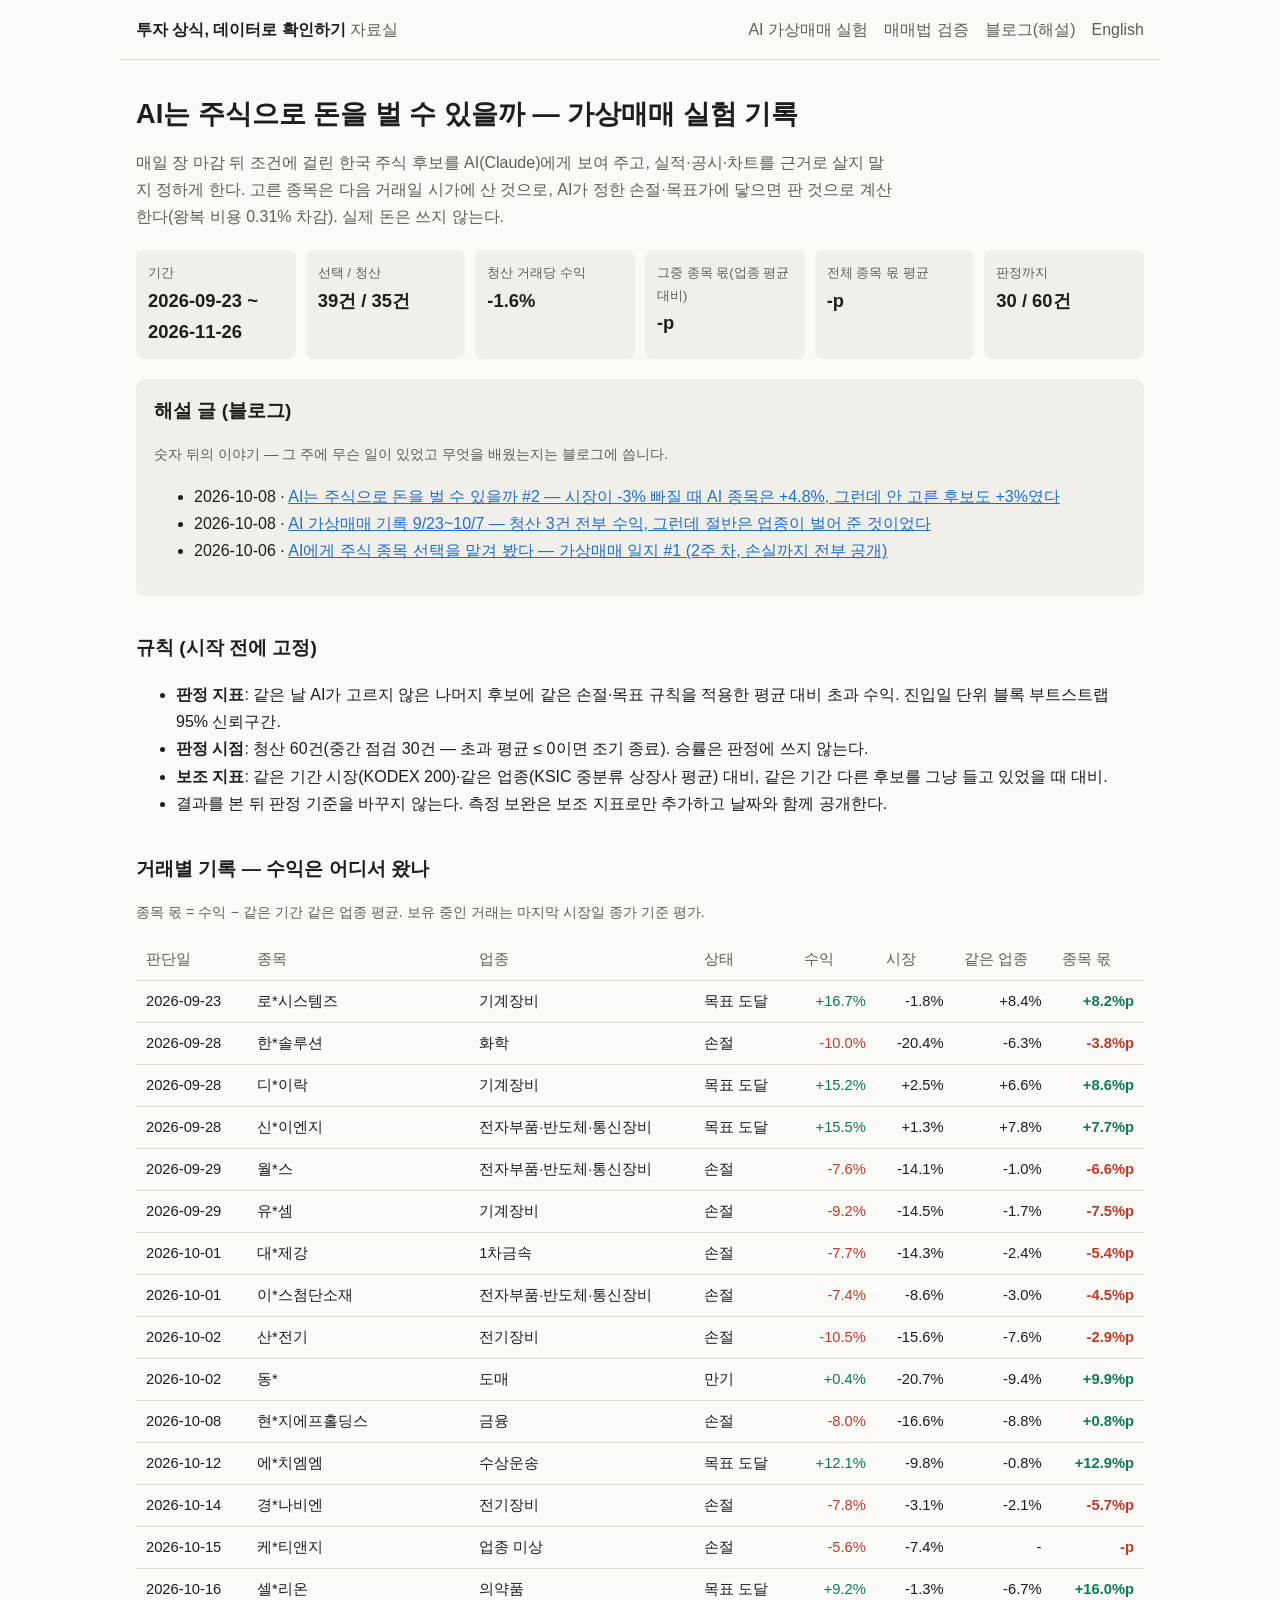
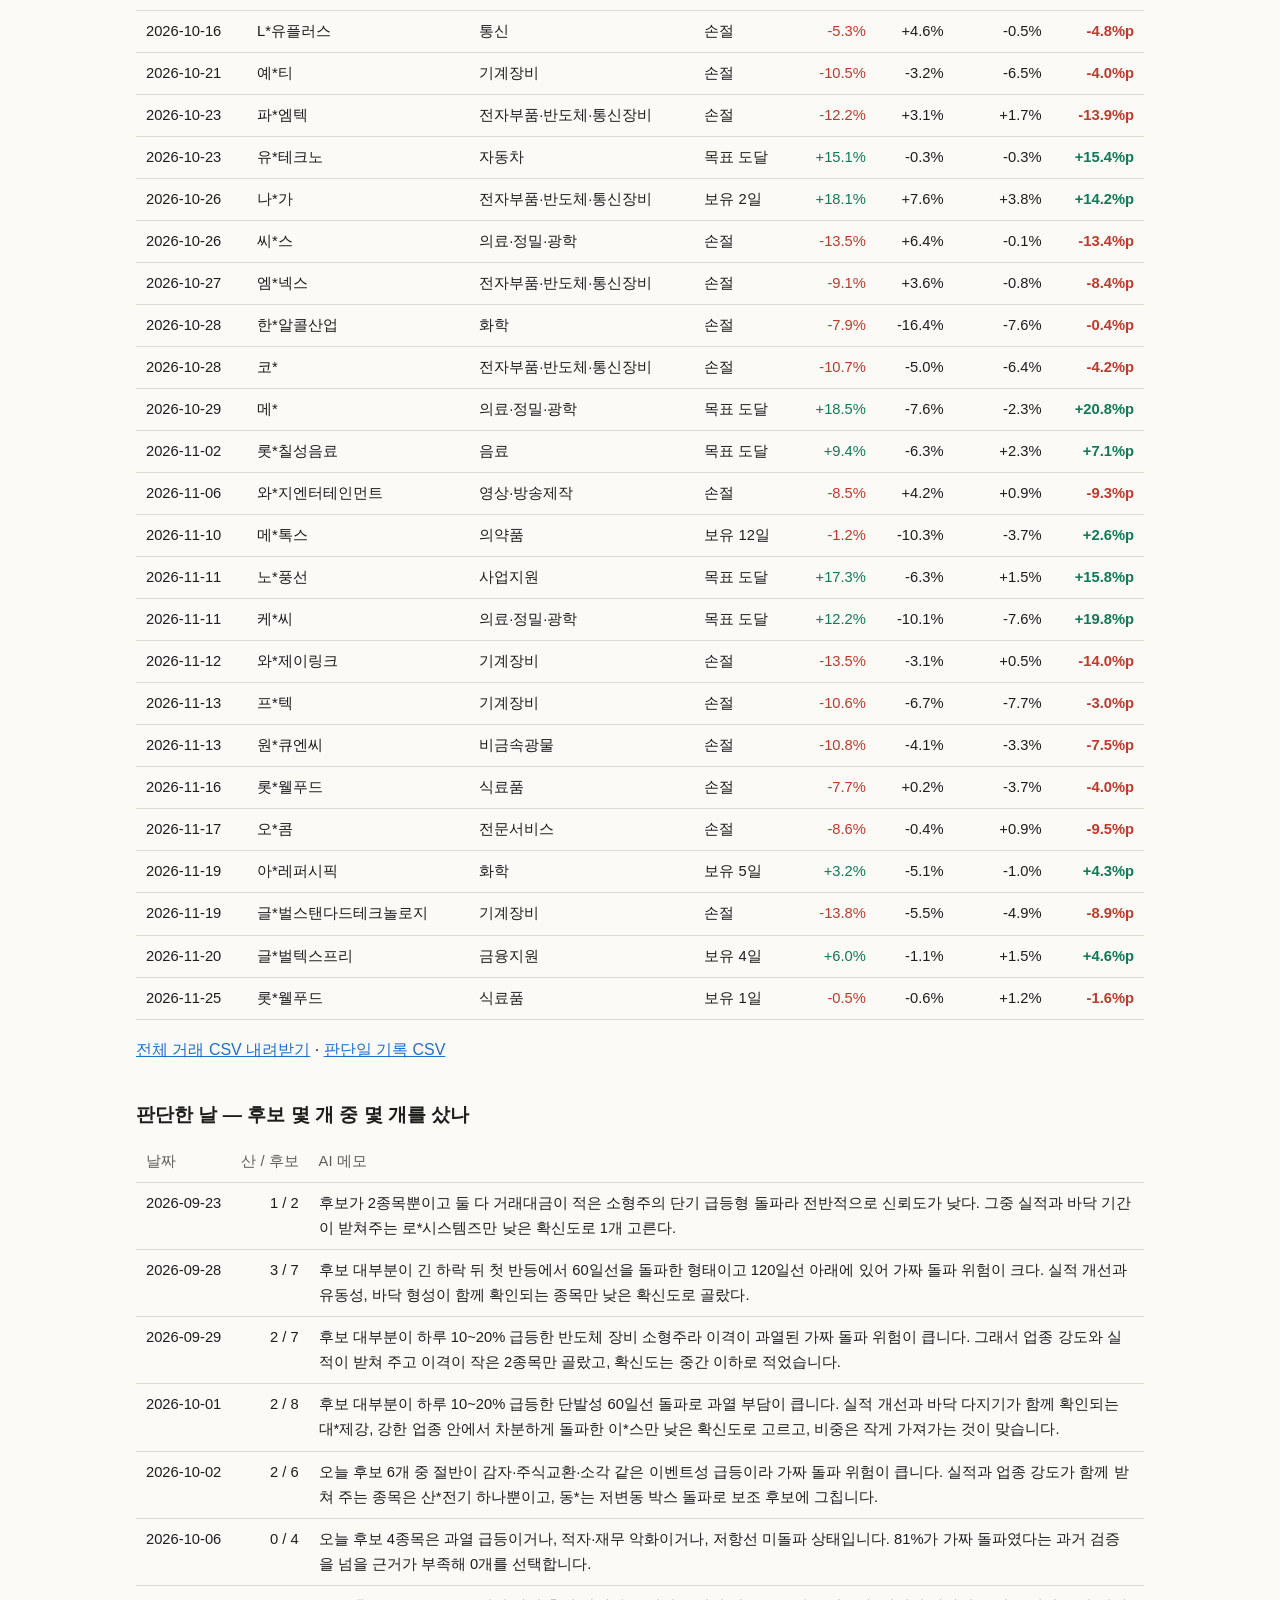
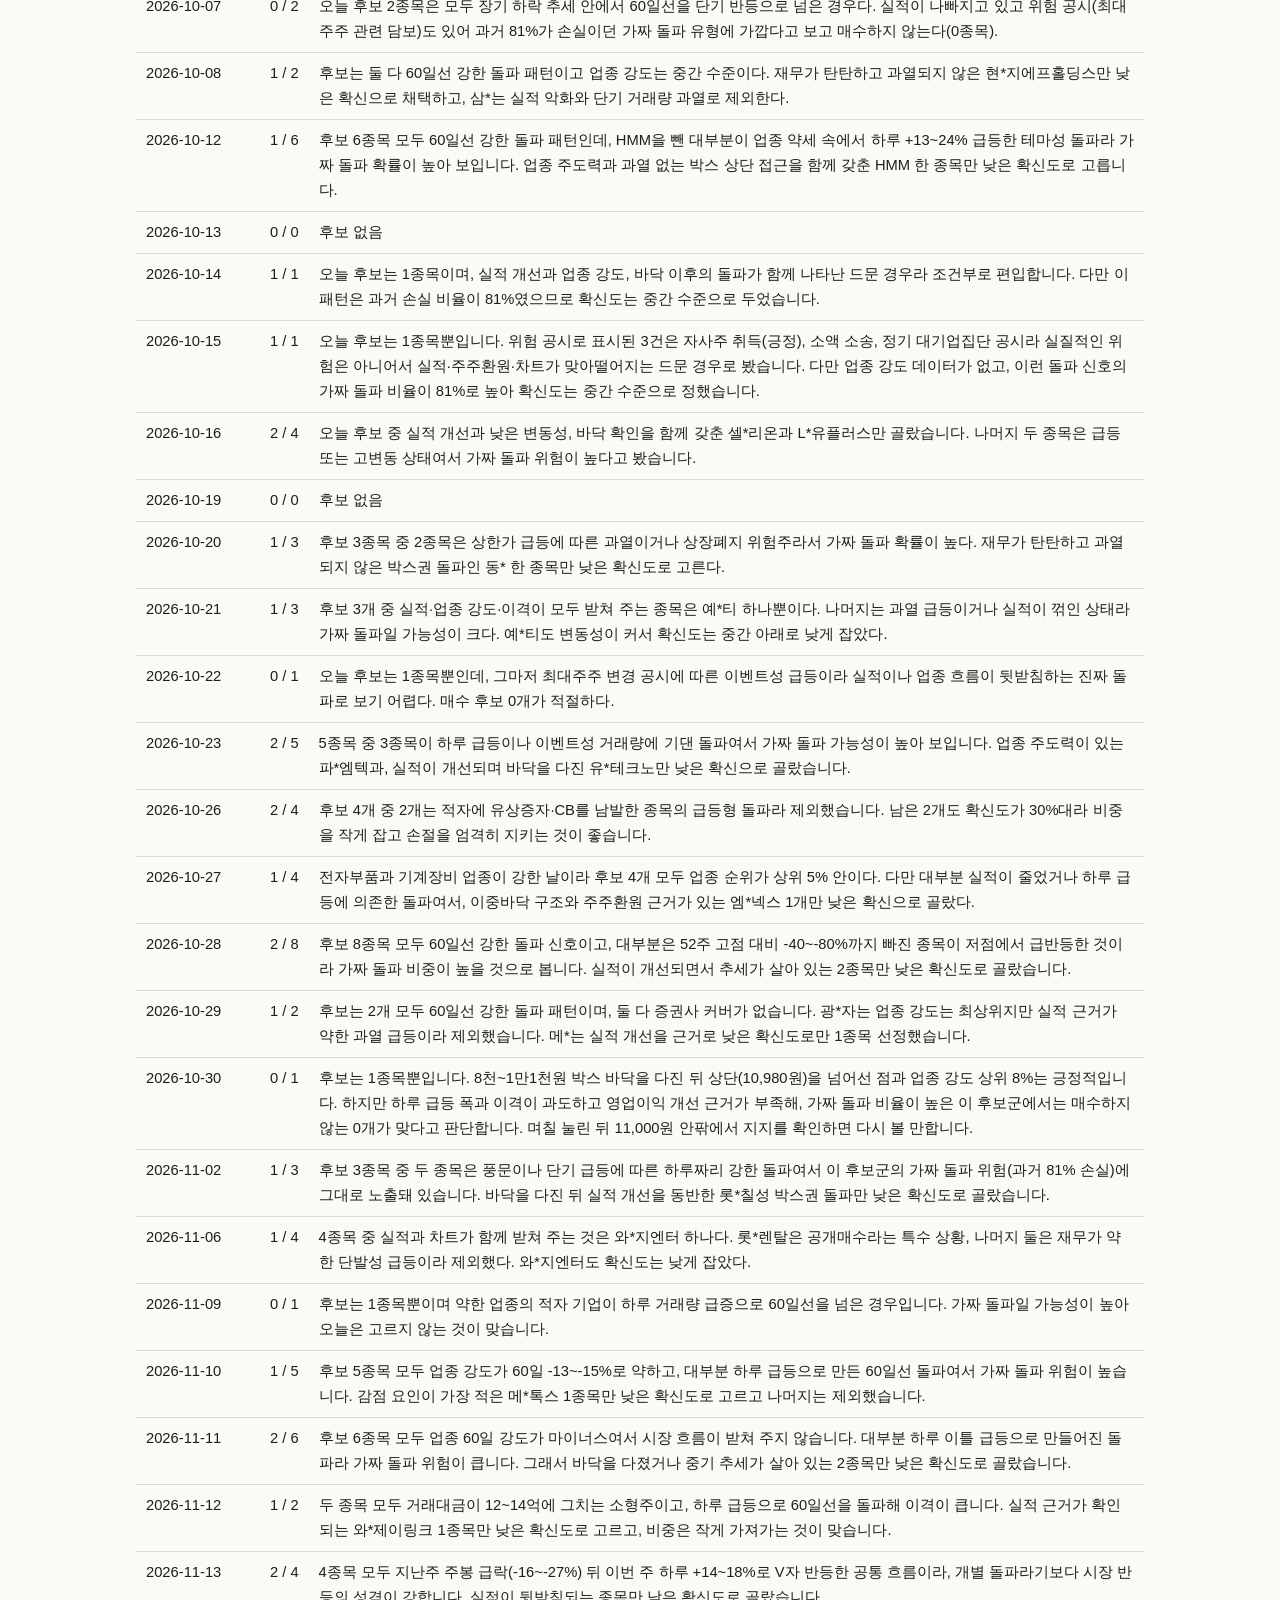
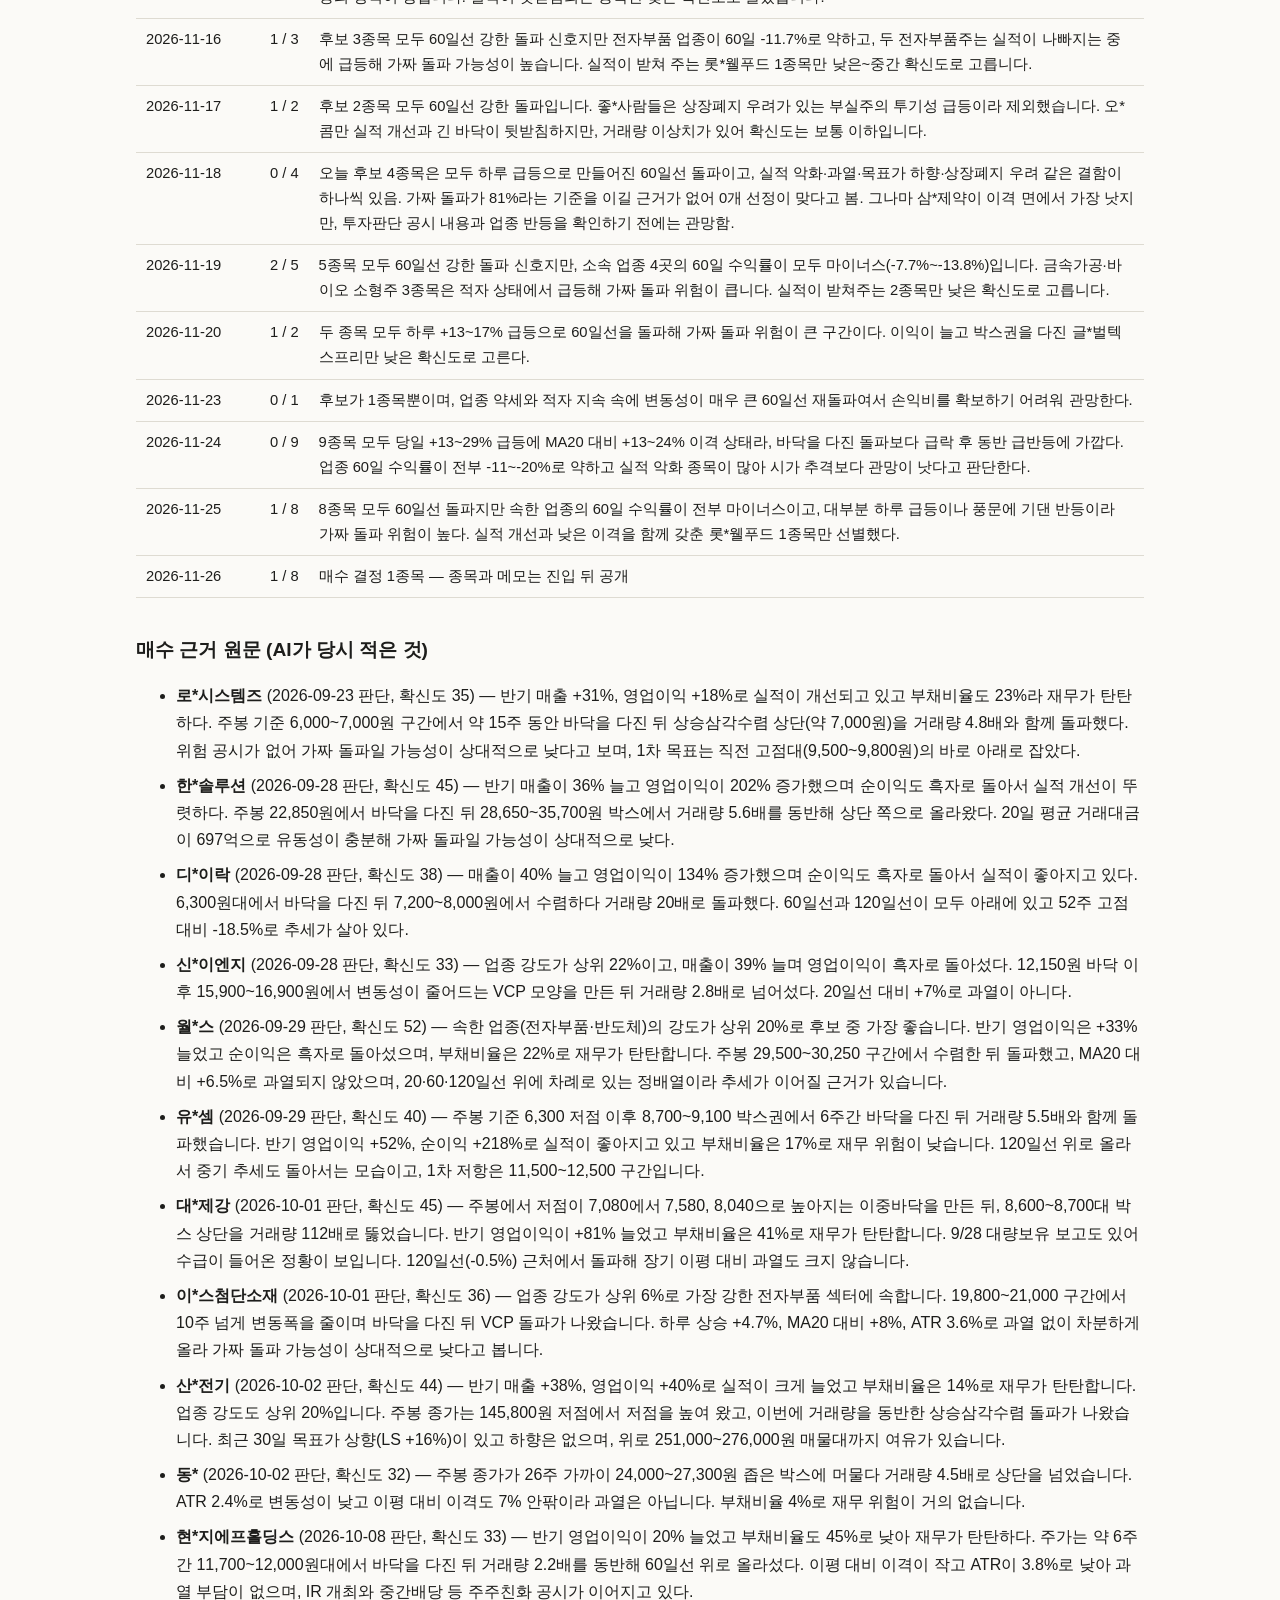
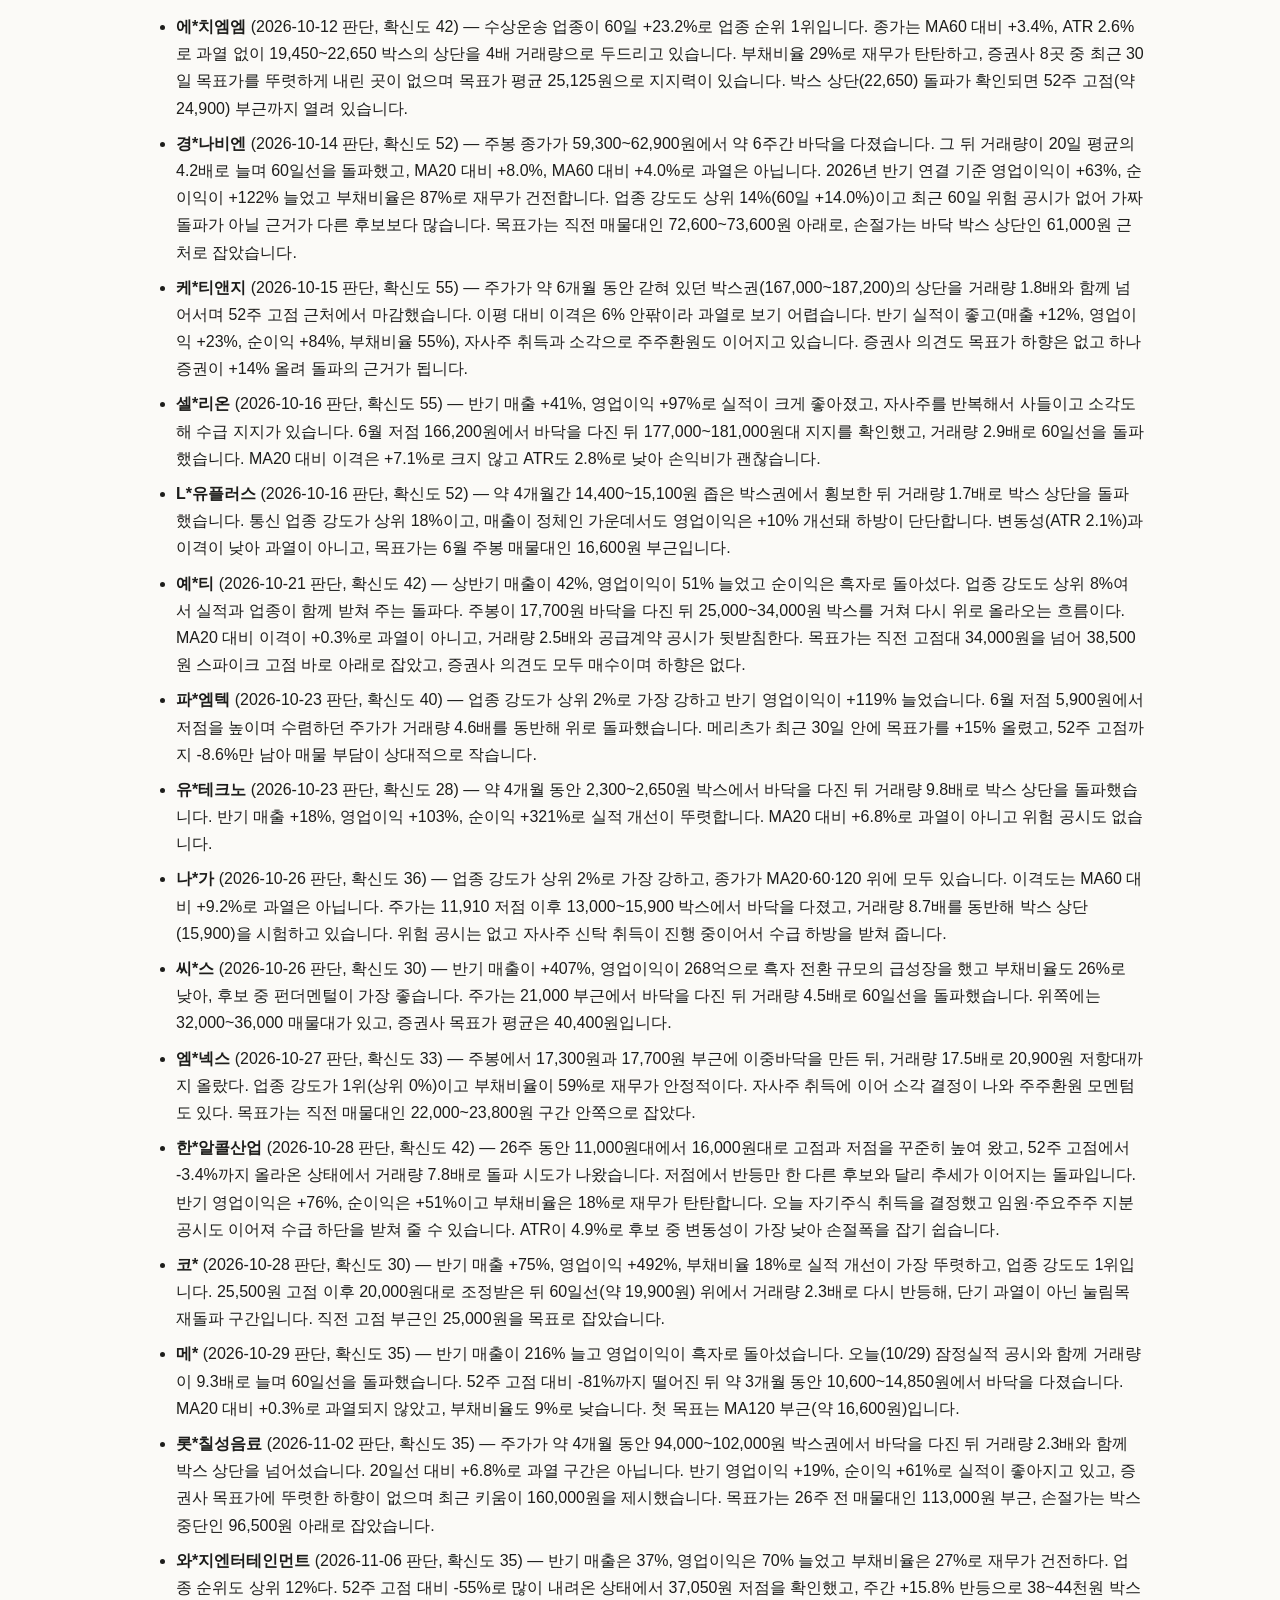
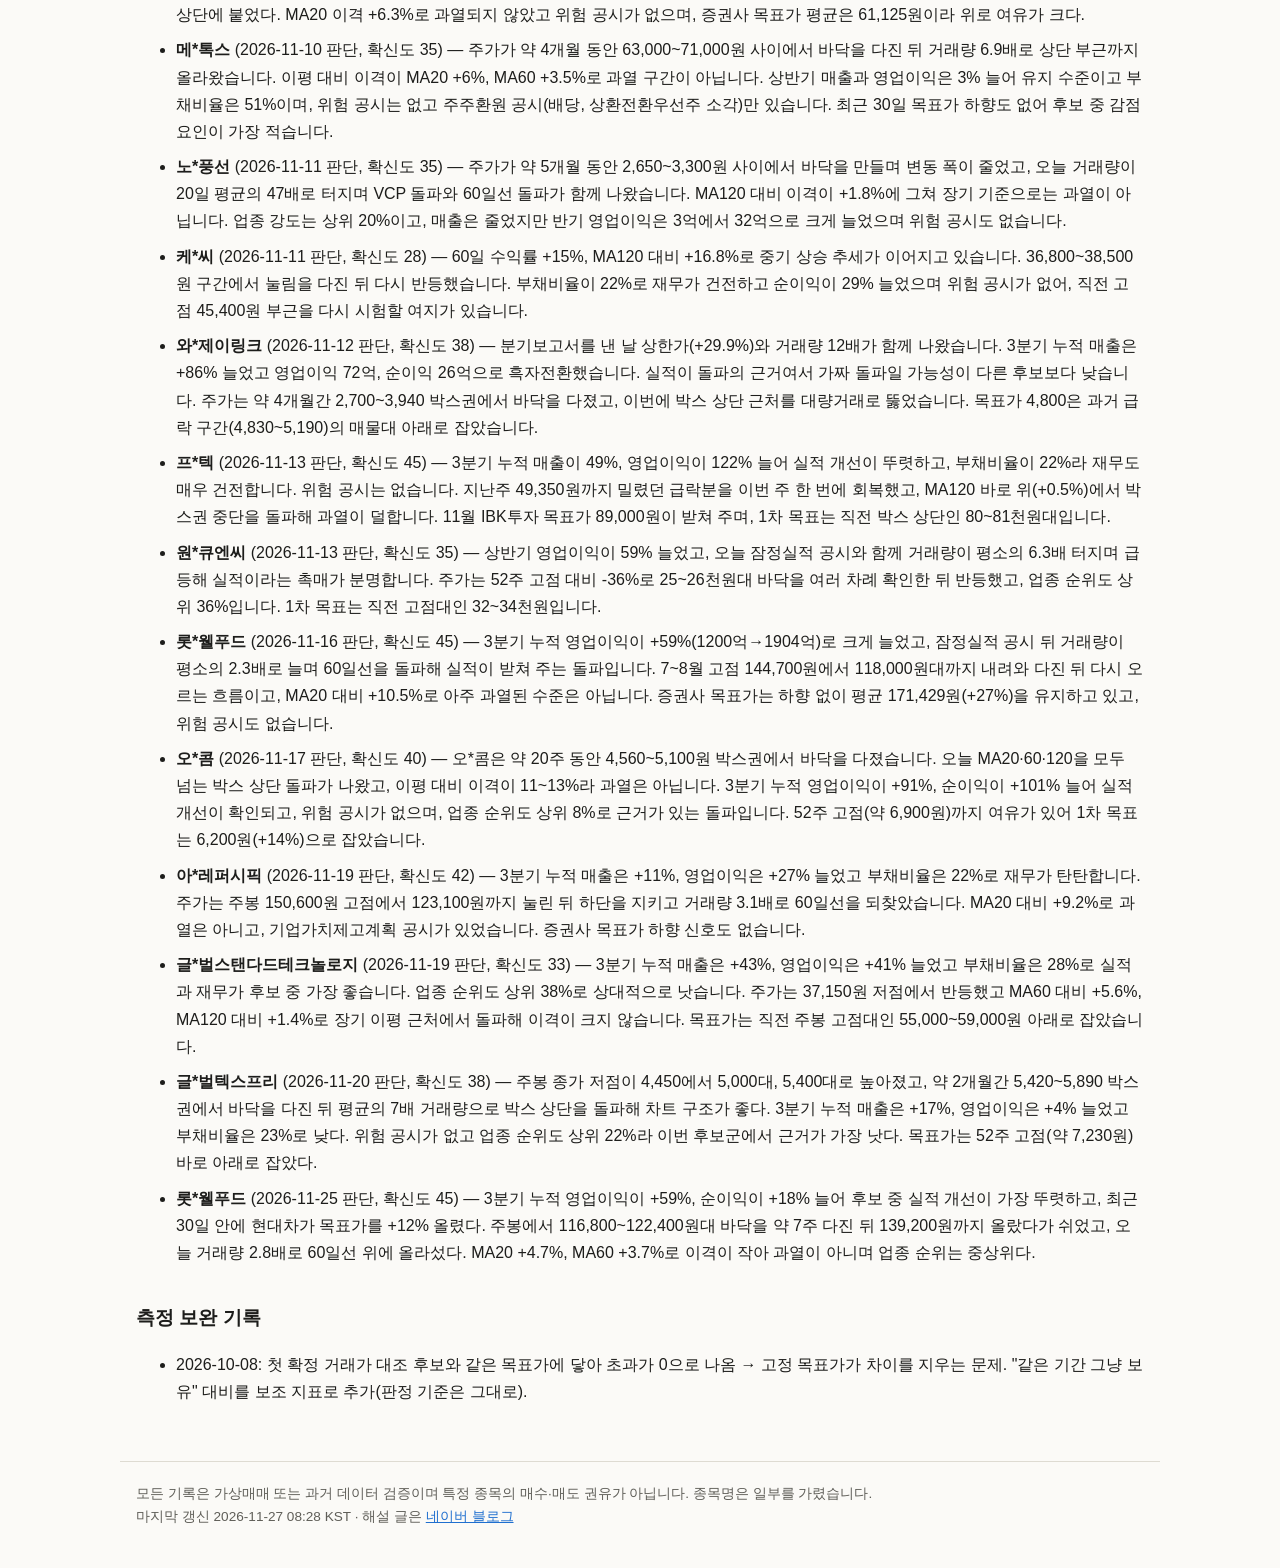
==== commit 5ecb981c: "가상매매 기록 갱신 20261126" ====
--- a/ai-trading/index.html
+++ b/ai-trading/index.html
@@ -3,7 +3,7 @@
 <title>AI는 주식으로 돈을 벌 수 있을까 — 가상매매 실험 기록</title><meta name="description" content="AI(Claude)가 고른 한국 주식 가상매매의 전체 기록: 거래별 수익, 시장·업종 대비 분해, 판단 메모, CSV.">
 <link rel="canonical" href="https://km81jik-gif.github.io/ai-trading/">
 <link rel="alternate" type="application/rss+xml" title="투자 상식, 데이터로 확인하기 — 자료실" href="../feed.xml">
-<link rel="stylesheet" href="../style.css"><meta name="naver-site-verification" content="d9a3ba7bd224a177e4da610c9eb335765c6d03b2" /><script type="application/ld+json">{"@context": "https://schema.org", "@type": "Dataset", "name": "AI(Claude) 한국 주식 가상매매 실험 기록", "description": "AI가 고른 한국 주식의 가상매매 기록과 시장·업종 대비 수익 분해. 사전 고정 규칙, 청산 60건에서 판정.", "url": "https://km81jik-gif.github.io/ai-trading/", "inLanguage": "ko", "dateModified": "2026-11-25", "temporalCoverage": "2026-09-23/2026-11-25", "isAccessibleForFree": true, "distribution": [{"@type": "DataDownload", "encodingFormat": "text/csv", "contentUrl": "https://km81jik-gif.github.io/data/ai_trades.csv"}]}</script></head><body>
+<link rel="stylesheet" href="../style.css"><meta name="naver-site-verification" content="d9a3ba7bd224a177e4da610c9eb335765c6d03b2" /><script type="application/ld+json">{"@context": "https://schema.org", "@type": "Dataset", "name": "AI(Claude) 한국 주식 가상매매 실험 기록", "description": "AI가 고른 한국 주식의 가상매매 기록과 시장·업종 대비 수익 분해. 사전 고정 규칙, 청산 60건에서 판정.", "url": "https://km81jik-gif.github.io/ai-trading/", "inLanguage": "ko", "dateModified": "2026-11-27", "temporalCoverage": "2026-09-23/2026-11-26", "isAccessibleForFree": true, "distribution": [{"@type": "DataDownload", "encodingFormat": "text/csv", "contentUrl": "https://km81jik-gif.github.io/data/ai_trades.csv"}]}</script></head><body>
 <header><a class="brand" href="../index.html">투자 상식, 데이터로 확인하기 <span>자료실</span></a>
 <nav><a href="../ai-trading/index.html">AI 가상매매 실험</a><a href="../methods/index.html">매매법 검증</a><a href="https://blog.naver.com/km81jik">블로그(해설)</a><a href="https://mythvsdata.blogspot.com/" hreflang="en">English</a></nav></header>
 <main>
@@ -11,8 +11,8 @@
 <p class="lead">매일 장 마감 뒤 조건에 걸린 한국 주식 후보를 AI(Claude)에게 보여 주고, 실적·공시·차트를 근거로 살지 말지 정하게 한다.
 고른 종목은 다음 거래일 시가에 산 것으로, AI가 정한 손절·목표가에 닿으면 판 것으로 계산한다(왕복 비용 0.31% 차감). 실제 돈은 쓰지 않는다.</p>
 <div class="kpis">
-<div><span>기간</span><b>2026-09-23 ~ 2026-11-25</b></div>
-<div><span>선택 / 청산</span><b>38건 / 35건</b></div>
+<div><span>기간</span><b>2026-09-23 ~ 2026-11-26</b></div>
+<div><span>선택 / 청산</span><b>39건 / 35건</b></div>
 <div><span>청산 거래당 수익</span><b>-1.6%</b></div>
 <div><span>그중 종목 몫(업종 평균 대비)</span><b>-p</b></div>
 <div><span>전체 종목 몫 평균</span><b>-p</b></div>
@@ -109,9 +109,9 @@
 <td>손절</td>
 <td class="n neg">-8.5%</td><td class="n">+4.2%</td><td class="n">+0.9%</td>
 <td class="n neg"><b>-9.3%p</b></td></tr><tr><td>2026-11-10</td><td>메*톡스</td><td>의약품</td>
-<td>보유 11일</td>
-<td class="n neg">-0.7%</td><td class="n">-10.6%</td><td class="n">-4.8%</td>
-<td class="n pos"><b>+4.0%p</b></td></tr><tr><td>2026-11-11</td><td>노*풍선</td><td>사업지원</td>
+<td>보유 12일</td>
+<td class="n neg">-1.2%</td><td class="n">-10.3%</td><td class="n">-3.7%</td>
+<td class="n pos"><b>+2.6%p</b></td></tr><tr><td>2026-11-11</td><td>노*풍선</td><td>사업지원</td>
 <td>목표 도달</td>
 <td class="n pos">+17.3%</td><td class="n">-6.3%</td><td class="n">+1.5%</td>
 <td class="n pos"><b>+15.8%p</b></td></tr><tr><td>2026-11-11</td><td>케*씨</td><td>의료·정밀·광학</td>
@@ -133,24 +133,27 @@
 <td>손절</td>
 <td class="n neg">-8.6%</td><td class="n">-0.4%</td><td class="n">+0.9%</td>
 <td class="n neg"><b>-9.5%p</b></td></tr><tr><td>2026-11-19</td><td>아*레퍼시픽</td><td>화학</td>
+<td>보유 5일</td>
+<td class="n pos">+3.2%</td><td class="n">-5.1%</td><td class="n">-1.0%</td>
+<td class="n pos"><b>+4.3%p</b></td></tr><tr><td>2026-11-19</td><td>글*벌스탠다드테크놀로지</td><td>기계장비</td>
+<td>손절</td>
+<td class="n neg">-13.8%</td><td class="n">-5.5%</td><td class="n">-4.9%</td>
+<td class="n neg"><b>-8.9%p</b></td></tr><tr><td>2026-11-20</td><td>글*벌텍스프리</td><td>금융지원</td>
 <td>보유 4일</td>
-<td class="n pos">+2.9%</td><td class="n">-5.5%</td><td class="n">-2.5%</td>
-<td class="n pos"><b>+5.4%p</b></td></tr><tr><td>2026-11-19</td><td>글*벌스탠다드테크놀로지</td><td>기계장비</td>
-<td>손절</td>
-<td class="n neg">-13.8%</td><td class="n">-5.5%</td><td class="n">-3.9%</td>
-<td class="n neg"><b>-9.9%p</b></td></tr><tr><td>2026-11-20</td><td>글*벌텍스프리</td><td>금융지원</td>
-<td>보유 3일</td>
-<td class="n neg">-3.1%</td><td class="n">-1.4%</td><td class="n">+0.7%</td>
-<td class="n neg"><b>-3.7%p</b></td></tr></tbody></table></div>
+<td class="n pos">+6.0%</td><td class="n">-1.1%</td><td class="n">+1.5%</td>
+<td class="n pos"><b>+4.6%p</b></td></tr><tr><td>2026-11-25</td><td>롯*웰푸드</td><td>식료품</td>
+<td>보유 1일</td>
+<td class="n neg">-0.5%</td><td class="n">-0.6%</td><td class="n">+1.2%</td>
+<td class="n neg"><b>-1.6%p</b></td></tr></tbody></table></div>
 <p><a href="../data/ai_trades.csv">전체 거래 CSV 내려받기</a> · <a href="../data/ai_decisions.csv">판단일 기록 CSV</a></p>
 
 <h2>판단한 날 — 후보 몇 개 중 몇 개를 샀나</h2>
-<div class="tw"><table><thead><tr><th>날짜</th><th>산 / 후보</th><th>AI 메모</th></tr></thead><tbody><tr><td>2026-09-23</td><td class="n">1 / 2</td><td>후보가 2종목뿐이고 둘 다 거래대금이 적은 소형주의 단기 급등형 돌파라 전반적으로 신뢰도가 낮다. 그중 실적과 바닥 기간이 받쳐주는 로*시스템즈만 낮은 확신도로 1개 고른다.</td></tr><tr><td>2026-09-28</td><td class="n">3 / 7</td><td>후보 대부분이 긴 하락 뒤 첫 반등에서 60일선을 돌파한 형태이고 120일선 아래에 있어 가짜 돌파 위험이 크다. 실적 개선과 유동성, 바닥 형성이 함께 확인되는 종목만 낮은 확신도로 골랐다.</td></tr><tr><td>2026-09-29</td><td class="n">2 / 7</td><td>후보 대부분이 하루 10~20% 급등한 반도체 장비 소형주라 이격이 과열된 가짜 돌파 위험이 큽니다. 그래서 업종 강도와 실적이 받쳐 주고 이격이 작은 2종목만 골랐고, 확신도는 중간 이하로 적었습니다.</td></tr><tr><td>2026-10-01</td><td class="n">2 / 8</td><td>후보 대부분이 하루 10~20% 급등한 단발성 60일선 돌파로 과열 부담이 큽니다. 실적 개선과 바닥 다지기가 함께 확인되는 대*제강, 강한 업종 안에서 차분하게 돌파한 이*스만 낮은 확신도로 고르고, 비중은 작게 가져가는 것이 맞습니다.</td></tr><tr><td>2026-10-02</td><td class="n">2 / 6</td><td>오늘 후보 6개 중 절반이 감자·주식교환·소각 같은 이벤트성 급등이라 가짜 돌파 위험이 큽니다. 실적과 업종 강도가 함께 받쳐 주는 종목은 산*전기 하나뿐이고, 동*는 저변동 박스 돌파로 보조 후보에 그칩니다.</td></tr><tr><td>2026-10-06</td><td class="n">0 / 4</td><td>오늘 후보 4종목은 과열 급등이거나, 적자·재무 악화이거나, 저항선 미돌파 상태입니다. 81%가 가짜 돌파였다는 과거 검증을 넘을 근거가 부족해 0개를 선택합니다.</td></tr><tr><td>2026-10-07</td><td class="n">0 / 2</td><td>오늘 후보 2종목은 모두 장기 하락 추세 안에서 60일선을 단기 반등으로 넘은 경우다. 실적이 나빠지고 있고 위험 공시(최대주주 관련 담보)도 있어 과거 81%가 손실이던 가짜 돌파 유형에 가깝다고 보고 매수하지 않는다(0종목).</td></tr><tr><td>2026-10-08</td><td class="n">1 / 2</td><td>후보는 둘 다 60일선 강한 돌파 패턴이고 업종 강도는 중간 수준이다. 재무가 탄탄하고 과열되지 않은 현*지에프홀딩스만 낮은 확신으로 채택하고, 삼*는 실적 악화와 단기 거래량 과열로 제외한다.</td></tr><tr><td>2026-10-12</td><td class="n">1 / 6</td><td>후보 6종목 모두 60일선 강한 돌파 패턴인데, HMM을 뺀 대부분이 업종 약세 속에서 하루 +13~24% 급등한 테마성 돌파라 가짜 돌파 확률이 높아 보입니다. 업종 주도력과 과열 없는 박스 상단 접근을 함께 갖춘 HMM 한 종목만 낮은 확신도로 고릅니다.</td></tr><tr><td>2026-10-13</td><td class="n">0 / 0</td><td>후보 없음</td></tr><tr><td>2026-10-14</td><td class="n">1 / 1</td><td>오늘 후보는 1종목이며, 실적 개선과 업종 강도, 바닥 이후의 돌파가 함께 나타난 드문 경우라 조건부로 편입합니다. 다만 이 패턴은 과거 손실 비율이 81%였으므로 확신도는 중간 수준으로 두었습니다.</td></tr><tr><td>2026-10-15</td><td class="n">1 / 1</td><td>오늘 후보는 1종목뿐입니다. 위험 공시로 표시된 3건은 자사주 취득(긍정), 소액 소송, 정기 대기업집단 공시라 실질적인 위험은 아니어서 실적·주주환원·차트가 맞아떨어지는 드문 경우로 봤습니다. 다만 업종 강도 데이터가 없고, 이런 돌파 신호의 가짜 돌파 비율이 81%로 높아 확신도는 중간 수준으로 정했습니다.</td></tr><tr><td>2026-10-16</td><td class="n">2 / 4</td><td>오늘 후보 중 실적 개선과 낮은 변동성, 바닥 확인을 함께 갖춘 셀*리온과 L*유플러스만 골랐습니다. 나머지 두 종목은 급등 또는 고변동 상태여서 가짜 돌파 위험이 높다고 봤습니다.</td></tr><tr><td>2026-10-19</td><td class="n">0 / 0</td><td>후보 없음</td></tr><tr><td>2026-10-20</td><td class="n">1 / 3</td><td>후보 3종목 중 2종목은 상한가 급등에 따른 과열이거나 상장폐지 위험주라서 가짜 돌파 확률이 높다. 재무가 탄탄하고 과열되지 않은 박스권 돌파인 동* 한 종목만 낮은 확신도로 고른다.</td></tr><tr><td>2026-10-21</td><td class="n">1 / 3</td><td>후보 3개 중 실적·업종 강도·이격이 모두 받쳐 주는 종목은 예*티 하나뿐이다. 나머지는 과열 급등이거나 실적이 꺾인 상태라 가짜 돌파일 가능성이 크다. 예*티도 변동성이 커서 확신도는 중간 아래로 낮게 잡았다.</td></tr><tr><td>2026-10-22</td><td class="n">0 / 1</td><td>오늘 후보는 1종목뿐인데, 그마저 최대주주 변경 공시에 따른 이벤트성 급등이라 실적이나 업종 흐름이 뒷받침하는 진짜 돌파로 보기 어렵다. 매수 후보 0개가 적절하다.</td></tr><tr><td>2026-10-23</td><td class="n">2 / 5</td><td>5종목 중 3종목이 하루 급등이나 이벤트성 거래량에 기댄 돌파여서 가짜 돌파 가능성이 높아 보입니다. 업종 주도력이 있는 파*엠텍과, 실적이 개선되며 바닥을 다진 유*테크노만 낮은 확신으로 골랐습니다.</td></tr><tr><td>2026-10-26</td><td class="n">2 / 4</td><td>후보 4개 중 2개는 적자에 유상증자·CB를 남발한 종목의 급등형 돌파라 제외했습니다. 남은 2개도 확신도가 30%대라 비중을 작게 잡고 손절을 엄격히 지키는 것이 좋습니다.</td></tr><tr><td>2026-10-27</td><td class="n">1 / 4</td><td>전자부품과 기계장비 업종이 강한 날이라 후보 4개 모두 업종 순위가 상위 5% 안이다. 다만 대부분 실적이 줄었거나 하루 급등에 의존한 돌파여서, 이중바닥 구조와 주주환원 근거가 있는 엠*넥스 1개만 낮은 확신으로 골랐다.</td></tr><tr><td>2026-10-28</td><td class="n">2 / 8</td><td>후보 8종목 모두 60일선 강한 돌파 신호이고, 대부분은 52주 고점 대비 -40~-80%까지 빠진 종목이 저점에서 급반등한 것이라 가짜 돌파 비중이 높을 것으로 봅니다. 실적이 개선되면서 추세가 살아 있는 2종목만 낮은 확신도로 골랐습니다.</td></tr><tr><td>2026-10-29</td><td class="n">1 / 2</td><td>후보는 2개 모두 60일선 강한 돌파 패턴이며, 둘 다 증권사 커버가 없습니다. 광*자는 업종 강도는 최상위지만 실적 근거가 약한 과열 급등이라 제외했습니다. 메*는 실적 개선을 근거로 낮은 확신도로만 1종목 선정했습니다.</td></tr><tr><td>2026-10-30</td><td class="n">0 / 1</td><td>후보는 1종목뿐입니다. 8천~1만1천원 박스 바닥을 다진 뒤 상단(10,980원)을 넘어선 점과 업종 강도 상위 8%는 긍정적입니다. 하지만 하루 급등 폭과 이격이 과도하고 영업이익 개선 근거가 부족해, 가짜 돌파 비율이 높은 이 후보군에서는 매수하지 않는 0개가 맞다고 판단합니다. 며칠 눌린 뒤 11,000원 안팎에서 지지를 확인하면 다시 볼 만합니다.</td></tr><tr><td>2026-11-02</td><td class="n">1 / 3</td><td>후보 3종목 중 두 종목은 풍문이나 단기 급등에 따른 하루짜리 강한 돌파여서 이 후보군의 가짜 돌파 위험(과거 81% 손실)에 그대로 노출돼 있습니다. 바닥을 다진 뒤 실적 개선을 동반한 롯*칠성 박스권 돌파만 낮은 확신도로 골랐습니다.</td></tr><tr><td>2026-11-06</td><td class="n">1 / 4</td><td>4종목 중 실적과 차트가 함께 받쳐 주는 것은 와*지엔터 하나다. 롯*렌탈은 공개매수라는 특수 상황, 나머지 둘은 재무가 약한 단발성 급등이라 제외했다. 와*지엔터도 확신도는 낮게 잡았다.</td></tr><tr><td>2026-11-09</td><td class="n">0 / 1</td><td>후보는 1종목뿐이며 약한 업종의 적자 기업이 하루 거래량 급증으로 60일선을 넘은 경우입니다. 가짜 돌파일 가능성이 높아 오늘은 고르지 않는 것이 맞습니다.</td></tr><tr><td>2026-11-10</td><td class="n">1 / 5</td><td>후보 5종목 모두 업종 강도가 60일 -13~-15%로 약하고, 대부분 하루 급등으로 만든 60일선 돌파여서 가짜 돌파 위험이 높습니다. 감점 요인이 가장 적은 메*톡스 1종목만 낮은 확신도로 고르고 나머지는 제외했습니다.</td></tr><tr><td>2026-11-11</td><td class="n">2 / 6</td><td>후보 6종목 모두 업종 60일 강도가 마이너스여서 시장 흐름이 받쳐 주지 않습니다. 대부분 하루 이틀 급등으로 만들어진 돌파라 가짜 돌파 위험이 큽니다. 그래서 바닥을 다졌거나 중기 추세가 살아 있는 2종목만 낮은 확신도로 골랐습니다.</td></tr><tr><td>2026-11-12</td><td class="n">1 / 2</td><td>두 종목 모두 거래대금이 12~14억에 그치는 소형주이고, 하루 급등으로 60일선을 돌파해 이격이 큽니다. 실적 근거가 확인되는 와*제이링크 1종목만 낮은 확신도로 고르고, 비중은 작게 가져가는 것이 맞습니다.</td></tr><tr><td>2026-11-13</td><td class="n">2 / 4</td><td>4종목 모두 지난주 주봉 급락(-16~-27%) 뒤 이번 주 하루 +14~18%로 V자 반등한 공통 흐름이라, 개별 돌파라기보다 시장 반등의 성격이 강합니다. 실적이 뒷받침되는 종목만 낮은 확신도로 골랐습니다.</td></tr><tr><td>2026-11-16</td><td class="n">1 / 3</td><td>후보 3종목 모두 60일선 강한 돌파 신호지만 전자부품 업종이 60일 -11.7%로 약하고, 두 전자부품주는 실적이 나빠지는 중에 급등해 가짜 돌파 가능성이 높습니다. 실적이 받쳐 주는 롯*웰푸드 1종목만 낮은~중간 확신도로 고릅니다.</td></tr><tr><td>2026-11-17</td><td class="n">1 / 2</td><td>후보 2종목 모두 60일선 강한 돌파입니다. 좋*사람들은 상장폐지 우려가 있는 부실주의 투기성 급등이라 제외했습니다. 오*콤만 실적 개선과 긴 바닥이 뒷받침하지만, 거래량 이상치가 있어 확신도는 보통 이하입니다.</td></tr><tr><td>2026-11-18</td><td class="n">0 / 4</td><td>오늘 후보 4종목은 모두 하루 급등으로 만들어진 60일선 돌파이고, 실적 악화·과열·목표가 하향·상장폐지 우려 같은 결함이 하나씩 있음. 가짜 돌파가 81%라는 기준을 이길 근거가 없어 0개 선정이 맞다고 봄. 그나마 삼*제약이 이격 면에서 가장 낫지만, 투자판단 공시 내용과 업종 반등을 확인하기 전에는 관망함.</td></tr><tr><td>2026-11-19</td><td class="n">2 / 5</td><td>5종목 모두 60일선 강한 돌파 신호지만, 소속 업종 4곳의 60일 수익률이 모두 마이너스(-7.7%~-13.8%)입니다. 금속가공·바이오 소형주 3종목은 적자 상태에서 급등해 가짜 돌파 위험이 큽니다. 실적이 받쳐주는 2종목만 낮은 확신도로 고릅니다.</td></tr><tr><td>2026-11-20</td><td class="n">1 / 2</td><td>두 종목 모두 하루 +13~17% 급등으로 60일선을 돌파해 가짜 돌파 위험이 큰 구간이다. 이익이 늘고 박스권을 다진 글*벌텍스프리만 낮은 확신도로 고른다.</td></tr><tr><td>2026-11-23</td><td class="n">0 / 1</td><td>후보가 1종목뿐이며, 업종 약세와 적자 지속 속에 변동성이 매우 큰 60일선 재돌파여서 손익비를 확보하기 어려워 관망한다.</td></tr><tr><td>2026-11-24</td><td class="n">0 / 9</td><td>9종목 모두 당일 +13~29% 급등에 MA20 대비 +13~24% 이격 상태라, 바닥을 다진 돌파보다 급락 후 동반 급반등에 가깝다. 업종 60일 수익률이 전부 -11~-20%로 약하고 실적 악화 종목이 많아 시가 추격보다 관망이 낫다고 판단한다.</td></tr><tr><td>2026-11-25</td><td class="n">1 / 8</td><td>매수 결정 1종목 — 종목과 메모는 진입 뒤 공개</td></tr></tbody></table></div>
+<div class="tw"><table><thead><tr><th>날짜</th><th>산 / 후보</th><th>AI 메모</th></tr></thead><tbody><tr><td>2026-09-23</td><td class="n">1 / 2</td><td>후보가 2종목뿐이고 둘 다 거래대금이 적은 소형주의 단기 급등형 돌파라 전반적으로 신뢰도가 낮다. 그중 실적과 바닥 기간이 받쳐주는 로*시스템즈만 낮은 확신도로 1개 고른다.</td></tr><tr><td>2026-09-28</td><td class="n">3 / 7</td><td>후보 대부분이 긴 하락 뒤 첫 반등에서 60일선을 돌파한 형태이고 120일선 아래에 있어 가짜 돌파 위험이 크다. 실적 개선과 유동성, 바닥 형성이 함께 확인되는 종목만 낮은 확신도로 골랐다.</td></tr><tr><td>2026-09-29</td><td class="n">2 / 7</td><td>후보 대부분이 하루 10~20% 급등한 반도체 장비 소형주라 이격이 과열된 가짜 돌파 위험이 큽니다. 그래서 업종 강도와 실적이 받쳐 주고 이격이 작은 2종목만 골랐고, 확신도는 중간 이하로 적었습니다.</td></tr><tr><td>2026-10-01</td><td class="n">2 / 8</td><td>후보 대부분이 하루 10~20% 급등한 단발성 60일선 돌파로 과열 부담이 큽니다. 실적 개선과 바닥 다지기가 함께 확인되는 대*제강, 강한 업종 안에서 차분하게 돌파한 이*스만 낮은 확신도로 고르고, 비중은 작게 가져가는 것이 맞습니다.</td></tr><tr><td>2026-10-02</td><td class="n">2 / 6</td><td>오늘 후보 6개 중 절반이 감자·주식교환·소각 같은 이벤트성 급등이라 가짜 돌파 위험이 큽니다. 실적과 업종 강도가 함께 받쳐 주는 종목은 산*전기 하나뿐이고, 동*는 저변동 박스 돌파로 보조 후보에 그칩니다.</td></tr><tr><td>2026-10-06</td><td class="n">0 / 4</td><td>오늘 후보 4종목은 과열 급등이거나, 적자·재무 악화이거나, 저항선 미돌파 상태입니다. 81%가 가짜 돌파였다는 과거 검증을 넘을 근거가 부족해 0개를 선택합니다.</td></tr><tr><td>2026-10-07</td><td class="n">0 / 2</td><td>오늘 후보 2종목은 모두 장기 하락 추세 안에서 60일선을 단기 반등으로 넘은 경우다. 실적이 나빠지고 있고 위험 공시(최대주주 관련 담보)도 있어 과거 81%가 손실이던 가짜 돌파 유형에 가깝다고 보고 매수하지 않는다(0종목).</td></tr><tr><td>2026-10-08</td><td class="n">1 / 2</td><td>후보는 둘 다 60일선 강한 돌파 패턴이고 업종 강도는 중간 수준이다. 재무가 탄탄하고 과열되지 않은 현*지에프홀딩스만 낮은 확신으로 채택하고, 삼*는 실적 악화와 단기 거래량 과열로 제외한다.</td></tr><tr><td>2026-10-12</td><td class="n">1 / 6</td><td>후보 6종목 모두 60일선 강한 돌파 패턴인데, HMM을 뺀 대부분이 업종 약세 속에서 하루 +13~24% 급등한 테마성 돌파라 가짜 돌파 확률이 높아 보입니다. 업종 주도력과 과열 없는 박스 상단 접근을 함께 갖춘 HMM 한 종목만 낮은 확신도로 고릅니다.</td></tr><tr><td>2026-10-13</td><td class="n">0 / 0</td><td>후보 없음</td></tr><tr><td>2026-10-14</td><td class="n">1 / 1</td><td>오늘 후보는 1종목이며, 실적 개선과 업종 강도, 바닥 이후의 돌파가 함께 나타난 드문 경우라 조건부로 편입합니다. 다만 이 패턴은 과거 손실 비율이 81%였으므로 확신도는 중간 수준으로 두었습니다.</td></tr><tr><td>2026-10-15</td><td class="n">1 / 1</td><td>오늘 후보는 1종목뿐입니다. 위험 공시로 표시된 3건은 자사주 취득(긍정), 소액 소송, 정기 대기업집단 공시라 실질적인 위험은 아니어서 실적·주주환원·차트가 맞아떨어지는 드문 경우로 봤습니다. 다만 업종 강도 데이터가 없고, 이런 돌파 신호의 가짜 돌파 비율이 81%로 높아 확신도는 중간 수준으로 정했습니다.</td></tr><tr><td>2026-10-16</td><td class="n">2 / 4</td><td>오늘 후보 중 실적 개선과 낮은 변동성, 바닥 확인을 함께 갖춘 셀*리온과 L*유플러스만 골랐습니다. 나머지 두 종목은 급등 또는 고변동 상태여서 가짜 돌파 위험이 높다고 봤습니다.</td></tr><tr><td>2026-10-19</td><td class="n">0 / 0</td><td>후보 없음</td></tr><tr><td>2026-10-20</td><td class="n">1 / 3</td><td>후보 3종목 중 2종목은 상한가 급등에 따른 과열이거나 상장폐지 위험주라서 가짜 돌파 확률이 높다. 재무가 탄탄하고 과열되지 않은 박스권 돌파인 동* 한 종목만 낮은 확신도로 고른다.</td></tr><tr><td>2026-10-21</td><td class="n">1 / 3</td><td>후보 3개 중 실적·업종 강도·이격이 모두 받쳐 주는 종목은 예*티 하나뿐이다. 나머지는 과열 급등이거나 실적이 꺾인 상태라 가짜 돌파일 가능성이 크다. 예*티도 변동성이 커서 확신도는 중간 아래로 낮게 잡았다.</td></tr><tr><td>2026-10-22</td><td class="n">0 / 1</td><td>오늘 후보는 1종목뿐인데, 그마저 최대주주 변경 공시에 따른 이벤트성 급등이라 실적이나 업종 흐름이 뒷받침하는 진짜 돌파로 보기 어렵다. 매수 후보 0개가 적절하다.</td></tr><tr><td>2026-10-23</td><td class="n">2 / 5</td><td>5종목 중 3종목이 하루 급등이나 이벤트성 거래량에 기댄 돌파여서 가짜 돌파 가능성이 높아 보입니다. 업종 주도력이 있는 파*엠텍과, 실적이 개선되며 바닥을 다진 유*테크노만 낮은 확신으로 골랐습니다.</td></tr><tr><td>2026-10-26</td><td class="n">2 / 4</td><td>후보 4개 중 2개는 적자에 유상증자·CB를 남발한 종목의 급등형 돌파라 제외했습니다. 남은 2개도 확신도가 30%대라 비중을 작게 잡고 손절을 엄격히 지키는 것이 좋습니다.</td></tr><tr><td>2026-10-27</td><td class="n">1 / 4</td><td>전자부품과 기계장비 업종이 강한 날이라 후보 4개 모두 업종 순위가 상위 5% 안이다. 다만 대부분 실적이 줄었거나 하루 급등에 의존한 돌파여서, 이중바닥 구조와 주주환원 근거가 있는 엠*넥스 1개만 낮은 확신으로 골랐다.</td></tr><tr><td>2026-10-28</td><td class="n">2 / 8</td><td>후보 8종목 모두 60일선 강한 돌파 신호이고, 대부분은 52주 고점 대비 -40~-80%까지 빠진 종목이 저점에서 급반등한 것이라 가짜 돌파 비중이 높을 것으로 봅니다. 실적이 개선되면서 추세가 살아 있는 2종목만 낮은 확신도로 골랐습니다.</td></tr><tr><td>2026-10-29</td><td class="n">1 / 2</td><td>후보는 2개 모두 60일선 강한 돌파 패턴이며, 둘 다 증권사 커버가 없습니다. 광*자는 업종 강도는 최상위지만 실적 근거가 약한 과열 급등이라 제외했습니다. 메*는 실적 개선을 근거로 낮은 확신도로만 1종목 선정했습니다.</td></tr><tr><td>2026-10-30</td><td class="n">0 / 1</td><td>후보는 1종목뿐입니다. 8천~1만1천원 박스 바닥을 다진 뒤 상단(10,980원)을 넘어선 점과 업종 강도 상위 8%는 긍정적입니다. 하지만 하루 급등 폭과 이격이 과도하고 영업이익 개선 근거가 부족해, 가짜 돌파 비율이 높은 이 후보군에서는 매수하지 않는 0개가 맞다고 판단합니다. 며칠 눌린 뒤 11,000원 안팎에서 지지를 확인하면 다시 볼 만합니다.</td></tr><tr><td>2026-11-02</td><td class="n">1 / 3</td><td>후보 3종목 중 두 종목은 풍문이나 단기 급등에 따른 하루짜리 강한 돌파여서 이 후보군의 가짜 돌파 위험(과거 81% 손실)에 그대로 노출돼 있습니다. 바닥을 다진 뒤 실적 개선을 동반한 롯*칠성 박스권 돌파만 낮은 확신도로 골랐습니다.</td></tr><tr><td>2026-11-06</td><td class="n">1 / 4</td><td>4종목 중 실적과 차트가 함께 받쳐 주는 것은 와*지엔터 하나다. 롯*렌탈은 공개매수라는 특수 상황, 나머지 둘은 재무가 약한 단발성 급등이라 제외했다. 와*지엔터도 확신도는 낮게 잡았다.</td></tr><tr><td>2026-11-09</td><td class="n">0 / 1</td><td>후보는 1종목뿐이며 약한 업종의 적자 기업이 하루 거래량 급증으로 60일선을 넘은 경우입니다. 가짜 돌파일 가능성이 높아 오늘은 고르지 않는 것이 맞습니다.</td></tr><tr><td>2026-11-10</td><td class="n">1 / 5</td><td>후보 5종목 모두 업종 강도가 60일 -13~-15%로 약하고, 대부분 하루 급등으로 만든 60일선 돌파여서 가짜 돌파 위험이 높습니다. 감점 요인이 가장 적은 메*톡스 1종목만 낮은 확신도로 고르고 나머지는 제외했습니다.</td></tr><tr><td>2026-11-11</td><td class="n">2 / 6</td><td>후보 6종목 모두 업종 60일 강도가 마이너스여서 시장 흐름이 받쳐 주지 않습니다. 대부분 하루 이틀 급등으로 만들어진 돌파라 가짜 돌파 위험이 큽니다. 그래서 바닥을 다졌거나 중기 추세가 살아 있는 2종목만 낮은 확신도로 골랐습니다.</td></tr><tr><td>2026-11-12</td><td class="n">1 / 2</td><td>두 종목 모두 거래대금이 12~14억에 그치는 소형주이고, 하루 급등으로 60일선을 돌파해 이격이 큽니다. 실적 근거가 확인되는 와*제이링크 1종목만 낮은 확신도로 고르고, 비중은 작게 가져가는 것이 맞습니다.</td></tr><tr><td>2026-11-13</td><td class="n">2 / 4</td><td>4종목 모두 지난주 주봉 급락(-16~-27%) 뒤 이번 주 하루 +14~18%로 V자 반등한 공통 흐름이라, 개별 돌파라기보다 시장 반등의 성격이 강합니다. 실적이 뒷받침되는 종목만 낮은 확신도로 골랐습니다.</td></tr><tr><td>2026-11-16</td><td class="n">1 / 3</td><td>후보 3종목 모두 60일선 강한 돌파 신호지만 전자부품 업종이 60일 -11.7%로 약하고, 두 전자부품주는 실적이 나빠지는 중에 급등해 가짜 돌파 가능성이 높습니다. 실적이 받쳐 주는 롯*웰푸드 1종목만 낮은~중간 확신도로 고릅니다.</td></tr><tr><td>2026-11-17</td><td class="n">1 / 2</td><td>후보 2종목 모두 60일선 강한 돌파입니다. 좋*사람들은 상장폐지 우려가 있는 부실주의 투기성 급등이라 제외했습니다. 오*콤만 실적 개선과 긴 바닥이 뒷받침하지만, 거래량 이상치가 있어 확신도는 보통 이하입니다.</td></tr><tr><td>2026-11-18</td><td class="n">0 / 4</td><td>오늘 후보 4종목은 모두 하루 급등으로 만들어진 60일선 돌파이고, 실적 악화·과열·목표가 하향·상장폐지 우려 같은 결함이 하나씩 있음. 가짜 돌파가 81%라는 기준을 이길 근거가 없어 0개 선정이 맞다고 봄. 그나마 삼*제약이 이격 면에서 가장 낫지만, 투자판단 공시 내용과 업종 반등을 확인하기 전에는 관망함.</td></tr><tr><td>2026-11-19</td><td class="n">2 / 5</td><td>5종목 모두 60일선 강한 돌파 신호지만, 소속 업종 4곳의 60일 수익률이 모두 마이너스(-7.7%~-13.8%)입니다. 금속가공·바이오 소형주 3종목은 적자 상태에서 급등해 가짜 돌파 위험이 큽니다. 실적이 받쳐주는 2종목만 낮은 확신도로 고릅니다.</td></tr><tr><td>2026-11-20</td><td class="n">1 / 2</td><td>두 종목 모두 하루 +13~17% 급등으로 60일선을 돌파해 가짜 돌파 위험이 큰 구간이다. 이익이 늘고 박스권을 다진 글*벌텍스프리만 낮은 확신도로 고른다.</td></tr><tr><td>2026-11-23</td><td class="n">0 / 1</td><td>후보가 1종목뿐이며, 업종 약세와 적자 지속 속에 변동성이 매우 큰 60일선 재돌파여서 손익비를 확보하기 어려워 관망한다.</td></tr><tr><td>2026-11-24</td><td class="n">0 / 9</td><td>9종목 모두 당일 +13~29% 급등에 MA20 대비 +13~24% 이격 상태라, 바닥을 다진 돌파보다 급락 후 동반 급반등에 가깝다. 업종 60일 수익률이 전부 -11~-20%로 약하고 실적 악화 종목이 많아 시가 추격보다 관망이 낫다고 판단한다.</td></tr><tr><td>2026-11-25</td><td class="n">1 / 8</td><td>8종목 모두 60일선 돌파지만 속한 업종의 60일 수익률이 전부 마이너스이고, 대부분 하루 급등이나 풍문에 기댄 반등이라 가짜 돌파 위험이 높다. 실적 개선과 낮은 이격을 함께 갖춘 롯*웰푸드 1종목만 선별했다.</td></tr><tr><td>2026-11-26</td><td class="n">1 / 8</td><td>매수 결정 1종목 — 종목과 메모는 진입 뒤 공개</td></tr></tbody></table></div>
 
-<h2>매수 근거 원문 (AI가 당시 적은 것)</h2><ul class="th"><li><b>로*시스템즈</b> (2026-09-23 판단, 확신도 35) — 반기 매출 +31%, 영업이익 +18%로 실적이 개선되고 있고 부채비율도 23%라 재무가 탄탄하다. 주봉 기준 6,000~7,000원 구간에서 약 15주 동안 바닥을 다진 뒤 상승삼각수렴 상단(약 7,000원)을 거래량 4.8배와 함께 돌파했다. 위험 공시가 없어 가짜 돌파일 가능성이 상대적으로 낮다고 보며, 1차 목표는 직전 고점대(9,500~9,800원)의 바로 아래로 잡았다.</li><li><b>한*솔루션</b> (2026-09-28 판단, 확신도 45) — 반기 매출이 36% 늘고 영업이익이 202% 증가했으며 순이익도 흑자로 돌아서 실적 개선이 뚜렷하다. 주봉 22,850원에서 바닥을 다진 뒤 28,650~35,700원 박스에서 거래량 5.6배를 동반해 상단 쪽으로 올라왔다. 20일 평균 거래대금이 697억으로 유동성이 충분해 가짜 돌파일 가능성이 상대적으로 낮다.</li><li><b>디*이락</b> (2026-09-28 판단, 확신도 38) — 매출이 40% 늘고 영업이익이 134% 증가했으며 순이익도 흑자로 돌아서 실적이 좋아지고 있다. 6,300원대에서 바닥을 다진 뒤 7,200~8,000원에서 수렴하다 거래량 20배로 돌파했다. 60일선과 120일선이 모두 아래에 있고 52주 고점 대비 -18.5%로 추세가 살아 있다.</li><li><b>신*이엔지</b> (2026-09-28 판단, 확신도 33) — 업종 강도가 상위 22%이고, 매출이 39% 늘며 영업이익이 흑자로 돌아섰다. 12,150원 바닥 이후 15,900~16,900원에서 변동성이 줄어드는 VCP 모양을 만든 뒤 거래량 2.8배로 넘어섰다. 20일선 대비 +7%로 과열이 아니다.</li><li><b>월*스</b> (2026-09-29 판단, 확신도 52) — 속한 업종(전자부품·반도체)의 강도가 상위 20%로 후보 중 가장 좋습니다. 반기 영업이익은 +33% 늘었고 순이익은 흑자로 돌아섰으며, 부채비율은 22%로 재무가 탄탄합니다. 주봉 29,500~30,250 구간에서 수렴한 뒤 돌파했고, MA20 대비 +6.5%로 과열되지 않았으며, 20·60·120일선 위에 차례로 있는 정배열이라 추세가 이어질 근거가 있습니다.</li><li><b>유*셈</b> (2026-09-29 판단, 확신도 40) — 주봉 기준 6,300 저점 이후 8,700~9,100 박스권에서 6주간 바닥을 다진 뒤 거래량 5.5배와 함께 돌파했습니다. 반기 영업이익 +52%, 순이익 +218%로 실적이 좋아지고 있고 부채비율은 17%로 재무 위험이 낮습니다. 120일선 위로 올라서 중기 추세도 돌아서는 모습이고, 1차 저항은 11,500~12,500 구간입니다.</li><li><b>대*제강</b> (2026-10-01 판단, 확신도 45) — 주봉에서 저점이 7,080에서 7,580, 8,040으로 높아지는 이중바닥을 만든 뒤, 8,600~8,700대 박스 상단을 거래량 112배로 뚫었습니다. 반기 영업이익이 +81% 늘었고 부채비율은 41%로 재무가 탄탄합니다. 9/28 대량보유 보고도 있어 수급이 들어온 정황이 보입니다. 120일선(-0.5%) 근처에서 돌파해 장기 이평 대비 과열도 크지 않습니다.</li><li><b>이*스첨단소재</b> (2026-10-01 판단, 확신도 36) — 업종 강도가 상위 6%로 가장 강한 전자부품 섹터에 속합니다. 19,800~21,000 구간에서 10주 넘게 변동폭을 줄이며 바닥을 다진 뒤 VCP 돌파가 나왔습니다. 하루 상승 +4.7%, MA20 대비 +8%, ATR 3.6%로 과열 없이 차분하게 올라 가짜 돌파 가능성이 상대적으로 낮다고 봅니다.</li><li><b>산*전기</b> (2026-10-02 판단, 확신도 44) — 반기 매출 +38%, 영업이익 +40%로 실적이 크게 늘었고 부채비율은 14%로 재무가 탄탄합니다. 업종 강도도 상위 20%입니다. 주봉 종가는 145,800원 저점에서 저점을 높여 왔고, 이번에 거래량을 동반한 상승삼각수렴 돌파가 나왔습니다. 최근 30일 목표가 상향(LS +16%)이 있고 하향은 없으며, 위로 251,000~276,000원 매물대까지 여유가 있습니다.</li><li><b>동*</b> (2026-10-02 판단, 확신도 32) — 주봉 종가가 26주 가까이 24,000~27,300원 좁은 박스에 머물다 거래량 4.5배로 상단을 넘었습니다. ATR 2.4%로 변동성이 낮고 이평 대비 이격도 7% 안팎이라 과열은 아닙니다. 부채비율 4%로 재무 위험이 거의 없습니다.</li><li><b>현*지에프홀딩스</b> (2026-10-08 판단, 확신도 33) — 반기 영업이익이 20% 늘었고 부채비율도 45%로 낮아 재무가 탄탄하다. 주가는 약 6주간 11,700~12,000원대에서 바닥을 다진 뒤 거래량 2.2배를 동반해 60일선 위로 올라섰다. 이평 대비 이격이 작고 ATR이 3.8%로 낮아 과열 부담이 없으며, IR 개최와 중간배당 등 주주친화 공시가 이어지고 있다.</li><li><b>에*치엠엠</b> (2026-10-12 판단, 확신도 42) — 수상운송 업종이 60일 +23.2%로 업종 순위 1위입니다. 종가는 MA60 대비 +3.4%, ATR 2.6%로 과열 없이 19,450~22,650 박스의 상단을 4배 거래량으로 두드리고 있습니다. 부채비율 29%로 재무가 탄탄하고, 증권사 8곳 중 최근 30일 목표가를 뚜렷하게 내린 곳이 없으며 목표가 평균 25,125원으로 지지력이 있습니다. 박스 상단(22,650) 돌파가 확인되면 52주 고점(약 24,900) 부근까지 열려 있습니다.</li><li><b>경*나비엔</b> (2026-10-14 판단, 확신도 52) — 주봉 종가가 59,300~62,900원에서 약 6주간 바닥을 다졌습니다. 그 뒤 거래량이 20일 평균의 4.2배로 늘며 60일선을 돌파했고, MA20 대비 +8.0%, MA60 대비 +4.0%로 과열은 아닙니다. 2026년 반기 연결 기준 영업이익이 +63%, 순이익이 +122% 늘었고 부채비율은 87%로 재무가 건전합니다. 업종 강도도 상위 14%(60일 +14.0%)이고 최근 60일 위험 공시가 없어 가짜 돌파가 아닐 근거가 다른 후보보다 많습니다. 목표가는 직전 매물대인 72,600~73,600원 아래로, 손절가는 바닥 박스 상단인 61,000원 근처로 잡았습니다.</li><li><b>케*티앤지</b> (2026-10-15 판단, 확신도 55) — 주가가 약 6개월 동안 갇혀 있던 박스권(167,000~187,200)의 상단을 거래량 1.8배와 함께 넘어서며 52주 고점 근처에서 마감했습니다. 이평 대비 이격은 6% 안팎이라 과열로 보기 어렵습니다. 반기 실적이 좋고(매출 +12%, 영업이익 +23%, 순이익 +84%, 부채비율 55%), 자사주 취득과 소각으로 주주환원도 이어지고 있습니다. 증권사 의견도 목표가 하향은 없고 하나증권이 +14% 올려 돌파의 근거가 됩니다.</li><li><b>셀*리온</b> (2026-10-16 판단, 확신도 55) — 반기 매출 +41%, 영업이익 +97%로 실적이 크게 좋아졌고, 자사주를 반복해서 사들이고 소각도 해 수급 지지가 있습니다. 6월 저점 166,200원에서 바닥을 다진 뒤 177,000~181,000원대 지지를 확인했고, 거래량 2.9배로 60일선을 돌파했습니다. MA20 대비 이격은 +7.1%로 크지 않고 ATR도 2.8%로 낮아 손익비가 괜찮습니다.</li><li><b>L*유플러스</b> (2026-10-16 판단, 확신도 52) — 약 4개월간 14,400~15,100원 좁은 박스권에서 횡보한 뒤 거래량 1.7배로 박스 상단을 돌파했습니다. 통신 업종 강도가 상위 18%이고, 매출이 정체인 가운데서도 영업이익은 +10% 개선돼 하방이 단단합니다. 변동성(ATR 2.1%)과 이격이 낮아 과열이 아니고, 목표가는 6월 주봉 매물대인 16,600원 부근입니다.</li><li><b>예*티</b> (2026-10-21 판단, 확신도 42) — 상반기 매출이 42%, 영업이익이 51% 늘었고 순이익은 흑자로 돌아섰다. 업종 강도도 상위 8%여서 실적과 업종이 함께 받쳐 주는 돌파다. 주봉이 17,700원 바닥을 다진 뒤 25,000~34,000원 박스를 거쳐 다시 위로 올라오는 흐름이다. MA20 대비 이격이 +0.3%로 과열이 아니고, 거래량 2.5배와 공급계약 공시가 뒷받침한다. 목표가는 직전 고점대 34,000원을 넘어 38,500원 스파이크 고점 바로 아래로 잡았고, 증권사 의견도 모두 매수이며 하향은 없다.</li><li><b>파*엠텍</b> (2026-10-23 판단, 확신도 40) — 업종 강도가 상위 2%로 가장 강하고 반기 영업이익이 +119% 늘었습니다. 6월 저점 5,900원에서 저점을 높이며 수렴하던 주가가 거래량 4.6배를 동반해 위로 돌파했습니다. 메리츠가 최근 30일 안에 목표가를 +15% 올렸고, 52주 고점까지 -8.6%만 남아 매물 부담이 상대적으로 작습니다.</li><li><b>유*테크노</b> (2026-10-23 판단, 확신도 28) — 약 4개월 동안 2,300~2,650원 박스에서 바닥을 다진 뒤 거래량 9.8배로 박스 상단을 돌파했습니다. 반기 매출 +18%, 영업이익 +103%, 순이익 +321%로 실적 개선이 뚜렷합니다. MA20 대비 +6.8%로 과열이 아니고 위험 공시도 없습니다.</li><li><b>나*가</b> (2026-10-26 판단, 확신도 36) — 업종 강도가 상위 2%로 가장 강하고, 종가가 MA20·60·120 위에 모두 있습니다. 이격도는 MA60 대비 +9.2%로 과열은 아닙니다. 주가는 11,910 저점 이후 13,000~15,900 박스에서 바닥을 다졌고, 거래량 8.7배를 동반해 박스 상단(15,900)을 시험하고 있습니다. 위험 공시는 없고 자사주 신탁 취득이 진행 중이어서 수급 하방을 받쳐 줍니다.</li><li><b>씨*스</b> (2026-10-26 판단, 확신도 30) — 반기 매출이 +407%, 영업이익이 268억으로 흑자 전환 규모의 급성장을 했고 부채비율도 26%로 낮아, 후보 중 펀더멘털이 가장 좋습니다. 주가는 21,000 부근에서 바닥을 다진 뒤 거래량 4.5배로 60일선을 돌파했습니다. 위쪽에는 32,000~36,000 매물대가 있고, 증권사 목표가 평균은 40,400원입니다.</li><li><b>엠*넥스</b> (2026-10-27 판단, 확신도 33) — 주봉에서 17,300원과 17,700원 부근에 이중바닥을 만든 뒤, 거래량 17.5배로 20,900원 저항대까지 올랐다. 업종 강도가 1위(상위 0%)이고 부채비율이 59%로 재무가 안정적이다. 자사주 취득에 이어 소각 결정이 나와 주주환원 모멘텀도 있다. 목표가는 직전 매물대인 22,000~23,800원 구간 안쪽으로 잡았다.</li><li><b>한*알콜산업</b> (2026-10-28 판단, 확신도 42) — 26주 동안 11,000원대에서 16,000원대로 고점과 저점을 꾸준히 높여 왔고, 52주 고점에서 -3.4%까지 올라온 상태에서 거래량 7.8배로 돌파 시도가 나왔습니다. 저점에서 반등만 한 다른 후보와 달리 추세가 이어지는 돌파입니다. 반기 영업이익은 +76%, 순이익은 +51%이고 부채비율은 18%로 재무가 탄탄합니다. 오늘 자기주식 취득을 결정했고 임원·주요주주 지분 공시도 이어져 수급 하단을 받쳐 줄 수 있습니다. ATR이 4.9%로 후보 중 변동성이 가장 낮아 손절폭을 잡기 쉽습니다.</li><li><b>코*</b> (2026-10-28 판단, 확신도 30) — 반기 매출 +75%, 영업이익 +492%, 부채비율 18%로 실적 개선이 가장 뚜렷하고, 업종 강도도 1위입니다. 25,500원 고점 이후 20,000원대로 조정받은 뒤 60일선(약 19,900원) 위에서 거래량 2.3배로 다시 반등해, 단기 과열이 아닌 눌림목 재돌파 구간입니다. 직전 고점 부근인 25,000원을 목표로 잡았습니다.</li><li><b>메*</b> (2026-10-29 판단, 확신도 35) — 반기 매출이 216% 늘고 영업이익이 흑자로 돌아섰습니다. 오늘(10/29) 잠정실적 공시와 함께 거래량이 9.3배로 늘며 60일선을 돌파했습니다. 52주 고점 대비 -81%까지 떨어진 뒤 약 3개월 동안 10,600~14,850원에서 바닥을 다졌습니다. MA20 대비 +0.3%로 과열되지 않았고, 부채비율도 9%로 낮습니다. 첫 목표는 MA120 부근(약 16,600원)입니다.</li><li><b>롯*칠성음료</b> (2026-11-02 판단, 확신도 35) — 주가가 약 4개월 동안 94,000~102,000원 박스권에서 바닥을 다진 뒤 거래량 2.3배와 함께 박스 상단을 넘어섰습니다. 20일선 대비 +6.8%로 과열 구간은 아닙니다. 반기 영업이익 +19%, 순이익 +61%로 실적이 좋아지고 있고, 증권사 목표가에 뚜렷한 하향이 없으며 최근 키움이 160,000원을 제시했습니다. 목표가는 26주 전 매물대인 113,000원 부근, 손절가는 박스 중단인 96,500원 아래로 잡았습니다.</li><li><b>와*지엔터테인먼트</b> (2026-11-06 판단, 확신도 35) — 반기 매출은 37%, 영업이익은 70% 늘었고 부채비율은 27%로 재무가 건전하다. 업종 순위도 상위 12%다. 52주 고점 대비 -55%로 많이 내려온 상태에서 37,050원 저점을 확인했고, 주간 +15.8% 반등으로 38~44천원 박스 상단에 붙었다. MA20 이격 +6.3%로 과열되지 않았고 위험 공시가 없으며, 증권사 목표가 평균은 61,125원이라 위로 여유가 크다.</li><li><b>메*톡스</b> (2026-11-10 판단, 확신도 35) — 주가가 약 4개월 동안 63,000~71,000원 사이에서 바닥을 다진 뒤 거래량 6.9배로 상단 부근까지 올라왔습니다. 이평 대비 이격이 MA20 +6%, MA60 +3.5%로 과열 구간이 아닙니다. 상반기 매출과 영업이익은 3% 늘어 유지 수준이고 부채비율은 51%이며, 위험 공시는 없고 주주환원 공시(배당, 상환전환우선주 소각)만 있습니다. 최근 30일 목표가 하향도 없어 후보 중 감점 요인이 가장 적습니다.</li><li><b>노*풍선</b> (2026-11-11 판단, 확신도 35) — 주가가 약 5개월 동안 2,650~3,300원 사이에서 바닥을 만들며 변동 폭이 줄었고, 오늘 거래량이 20일 평균의 47배로 터지며 VCP 돌파와 60일선 돌파가 함께 나왔습니다. MA120 대비 이격이 +1.8%에 그쳐 장기 기준으로는 과열이 아닙니다. 업종 강도는 상위 20%이고, 매출은 줄었지만 반기 영업이익은 3억에서 32억으로 크게 늘었으며 위험 공시도 없습니다.</li><li><b>케*씨</b> (2026-11-11 판단, 확신도 28) — 60일 수익률 +15%, MA120 대비 +16.8%로 중기 상승 추세가 이어지고 있습니다. 36,800~38,500원 구간에서 눌림을 다진 뒤 다시 반등했습니다. 부채비율이 22%로 재무가 건전하고 순이익이 29% 늘었으며 위험 공시가 없어, 직전 고점 45,400원 부근을 다시 시험할 여지가 있습니다.</li><li><b>와*제이링크</b> (2026-11-12 판단, 확신도 38) — 분기보고서를 낸 날 상한가(+29.9%)와 거래량 12배가 함께 나왔습니다. 3분기 누적 매출은 +86% 늘었고 영업이익 72억, 순이익 26억으로 흑자전환했습니다. 실적이 돌파의 근거여서 가짜 돌파일 가능성이 다른 후보보다 낮습니다. 주가는 약 4개월간 2,700~3,940 박스권에서 바닥을 다졌고, 이번에 박스 상단 근처를 대량거래로 뚫었습니다. 목표가 4,800은 과거 급락 구간(4,830~5,190)의 매물대 아래로 잡았습니다.</li><li><b>프*텍</b> (2026-11-13 판단, 확신도 45) — 3분기 누적 매출이 49%, 영업이익이 122% 늘어 실적 개선이 뚜렷하고, 부채비율이 22%라 재무도 매우 건전합니다. 위험 공시는 없습니다. 지난주 49,350원까지 밀렸던 급락분을 이번 주 한 번에 회복했고, MA120 바로 위(+0.5%)에서 박스권 중단을 돌파해 과열이 덜합니다. 11월 IBK투자 목표가 89,000원이 받쳐 주며, 1차 목표는 직전 박스 상단인 80~81천원대입니다.</li><li><b>원*큐엔씨</b> (2026-11-13 판단, 확신도 35) — 상반기 영업이익이 59% 늘었고, 오늘 잠정실적 공시와 함께 거래량이 평소의 6.3배 터지며 급등해 실적이라는 촉매가 분명합니다. 주가는 52주 고점 대비 -36%로 25~26천원대 바닥을 여러 차례 확인한 뒤 반등했고, 업종 순위도 상위 36%입니다. 1차 목표는 직전 고점대인 32~34천원입니다.</li><li><b>롯*웰푸드</b> (2026-11-16 판단, 확신도 45) — 3분기 누적 영업이익이 +59%(1200억→1904억)로 크게 늘었고, 잠정실적 공시 뒤 거래량이 평소의 2.3배로 늘며 60일선을 돌파해 실적이 받쳐 주는 돌파입니다. 7~8월 고점 144,700원에서 118,000원대까지 내려와 다진 뒤 다시 오르는 흐름이고, MA20 대비 +10.5%로 아주 과열된 수준은 아닙니다. 증권사 목표가는 하향 없이 평균 171,429원(+27%)을 유지하고 있고, 위험 공시도 없습니다.</li><li><b>오*콤</b> (2026-11-17 판단, 확신도 40) — 오*콤은 약 20주 동안 4,560~5,100원 박스권에서 바닥을 다졌습니다. 오늘 MA20·60·120을 모두 넘는 박스 상단 돌파가 나왔고, 이평 대비 이격이 11~13%라 과열은 아닙니다. 3분기 누적 영업이익이 +91%, 순이익이 +101% 늘어 실적 개선이 확인되고, 위험 공시가 없으며, 업종 순위도 상위 8%로 근거가 있는 돌파입니다. 52주 고점(약 6,900원)까지 여유가 있어 1차 목표는 6,200원(+14%)으로 잡았습니다.</li><li><b>아*레퍼시픽</b> (2026-11-19 판단, 확신도 42) — 3분기 누적 매출은 +11%, 영업이익은 +27% 늘었고 부채비율은 22%로 재무가 탄탄합니다. 주가는 주봉 150,600원 고점에서 123,100원까지 눌린 뒤 하단을 지키고 거래량 3.1배로 60일선을 되찾았습니다. MA20 대비 +9.2%로 과열은 아니고, 기업가치제고계획 공시가 있었습니다. 증권사 목표가 하향 신호도 없습니다.</li><li><b>글*벌스탠다드테크놀로지</b> (2026-11-19 판단, 확신도 33) — 3분기 누적 매출은 +43%, 영업이익은 +41% 늘었고 부채비율은 28%로 실적과 재무가 후보 중 가장 좋습니다. 업종 순위도 상위 38%로 상대적으로 낫습니다. 주가는 37,150원 저점에서 반등했고 MA60 대비 +5.6%, MA120 대비 +1.4%로 장기 이평 근처에서 돌파해 이격이 크지 않습니다. 목표가는 직전 주봉 고점대인 55,000~59,000원 아래로 잡았습니다.</li><li><b>글*벌텍스프리</b> (2026-11-20 판단, 확신도 38) — 주봉 종가 저점이 4,450에서 5,000대, 5,400대로 높아졌고, 약 2개월간 5,420~5,890 박스권에서 바닥을 다진 뒤 평균의 7배 거래량으로 박스 상단을 돌파해 차트 구조가 좋다. 3분기 누적 매출은 +17%, 영업이익은 +4% 늘었고 부채비율은 23%로 낮다. 위험 공시가 없고 업종 순위도 상위 22%라 이번 후보군에서 근거가 가장 낫다. 목표가는 52주 고점(약 7,230원) 바로 아래로 잡았다.</li></ul>
+<h2>매수 근거 원문 (AI가 당시 적은 것)</h2><ul class="th"><li><b>로*시스템즈</b> (2026-09-23 판단, 확신도 35) — 반기 매출 +31%, 영업이익 +18%로 실적이 개선되고 있고 부채비율도 23%라 재무가 탄탄하다. 주봉 기준 6,000~7,000원 구간에서 약 15주 동안 바닥을 다진 뒤 상승삼각수렴 상단(약 7,000원)을 거래량 4.8배와 함께 돌파했다. 위험 공시가 없어 가짜 돌파일 가능성이 상대적으로 낮다고 보며, 1차 목표는 직전 고점대(9,500~9,800원)의 바로 아래로 잡았다.</li><li><b>한*솔루션</b> (2026-09-28 판단, 확신도 45) — 반기 매출이 36% 늘고 영업이익이 202% 증가했으며 순이익도 흑자로 돌아서 실적 개선이 뚜렷하다. 주봉 22,850원에서 바닥을 다진 뒤 28,650~35,700원 박스에서 거래량 5.6배를 동반해 상단 쪽으로 올라왔다. 20일 평균 거래대금이 697억으로 유동성이 충분해 가짜 돌파일 가능성이 상대적으로 낮다.</li><li><b>디*이락</b> (2026-09-28 판단, 확신도 38) — 매출이 40% 늘고 영업이익이 134% 증가했으며 순이익도 흑자로 돌아서 실적이 좋아지고 있다. 6,300원대에서 바닥을 다진 뒤 7,200~8,000원에서 수렴하다 거래량 20배로 돌파했다. 60일선과 120일선이 모두 아래에 있고 52주 고점 대비 -18.5%로 추세가 살아 있다.</li><li><b>신*이엔지</b> (2026-09-28 판단, 확신도 33) — 업종 강도가 상위 22%이고, 매출이 39% 늘며 영업이익이 흑자로 돌아섰다. 12,150원 바닥 이후 15,900~16,900원에서 변동성이 줄어드는 VCP 모양을 만든 뒤 거래량 2.8배로 넘어섰다. 20일선 대비 +7%로 과열이 아니다.</li><li><b>월*스</b> (2026-09-29 판단, 확신도 52) — 속한 업종(전자부품·반도체)의 강도가 상위 20%로 후보 중 가장 좋습니다. 반기 영업이익은 +33% 늘었고 순이익은 흑자로 돌아섰으며, 부채비율은 22%로 재무가 탄탄합니다. 주봉 29,500~30,250 구간에서 수렴한 뒤 돌파했고, MA20 대비 +6.5%로 과열되지 않았으며, 20·60·120일선 위에 차례로 있는 정배열이라 추세가 이어질 근거가 있습니다.</li><li><b>유*셈</b> (2026-09-29 판단, 확신도 40) — 주봉 기준 6,300 저점 이후 8,700~9,100 박스권에서 6주간 바닥을 다진 뒤 거래량 5.5배와 함께 돌파했습니다. 반기 영업이익 +52%, 순이익 +218%로 실적이 좋아지고 있고 부채비율은 17%로 재무 위험이 낮습니다. 120일선 위로 올라서 중기 추세도 돌아서는 모습이고, 1차 저항은 11,500~12,500 구간입니다.</li><li><b>대*제강</b> (2026-10-01 판단, 확신도 45) — 주봉에서 저점이 7,080에서 7,580, 8,040으로 높아지는 이중바닥을 만든 뒤, 8,600~8,700대 박스 상단을 거래량 112배로 뚫었습니다. 반기 영업이익이 +81% 늘었고 부채비율은 41%로 재무가 탄탄합니다. 9/28 대량보유 보고도 있어 수급이 들어온 정황이 보입니다. 120일선(-0.5%) 근처에서 돌파해 장기 이평 대비 과열도 크지 않습니다.</li><li><b>이*스첨단소재</b> (2026-10-01 판단, 확신도 36) — 업종 강도가 상위 6%로 가장 강한 전자부품 섹터에 속합니다. 19,800~21,000 구간에서 10주 넘게 변동폭을 줄이며 바닥을 다진 뒤 VCP 돌파가 나왔습니다. 하루 상승 +4.7%, MA20 대비 +8%, ATR 3.6%로 과열 없이 차분하게 올라 가짜 돌파 가능성이 상대적으로 낮다고 봅니다.</li><li><b>산*전기</b> (2026-10-02 판단, 확신도 44) — 반기 매출 +38%, 영업이익 +40%로 실적이 크게 늘었고 부채비율은 14%로 재무가 탄탄합니다. 업종 강도도 상위 20%입니다. 주봉 종가는 145,800원 저점에서 저점을 높여 왔고, 이번에 거래량을 동반한 상승삼각수렴 돌파가 나왔습니다. 최근 30일 목표가 상향(LS +16%)이 있고 하향은 없으며, 위로 251,000~276,000원 매물대까지 여유가 있습니다.</li><li><b>동*</b> (2026-10-02 판단, 확신도 32) — 주봉 종가가 26주 가까이 24,000~27,300원 좁은 박스에 머물다 거래량 4.5배로 상단을 넘었습니다. ATR 2.4%로 변동성이 낮고 이평 대비 이격도 7% 안팎이라 과열은 아닙니다. 부채비율 4%로 재무 위험이 거의 없습니다.</li><li><b>현*지에프홀딩스</b> (2026-10-08 판단, 확신도 33) — 반기 영업이익이 20% 늘었고 부채비율도 45%로 낮아 재무가 탄탄하다. 주가는 약 6주간 11,700~12,000원대에서 바닥을 다진 뒤 거래량 2.2배를 동반해 60일선 위로 올라섰다. 이평 대비 이격이 작고 ATR이 3.8%로 낮아 과열 부담이 없으며, IR 개최와 중간배당 등 주주친화 공시가 이어지고 있다.</li><li><b>에*치엠엠</b> (2026-10-12 판단, 확신도 42) — 수상운송 업종이 60일 +23.2%로 업종 순위 1위입니다. 종가는 MA60 대비 +3.4%, ATR 2.6%로 과열 없이 19,450~22,650 박스의 상단을 4배 거래량으로 두드리고 있습니다. 부채비율 29%로 재무가 탄탄하고, 증권사 8곳 중 최근 30일 목표가를 뚜렷하게 내린 곳이 없으며 목표가 평균 25,125원으로 지지력이 있습니다. 박스 상단(22,650) 돌파가 확인되면 52주 고점(약 24,900) 부근까지 열려 있습니다.</li><li><b>경*나비엔</b> (2026-10-14 판단, 확신도 52) — 주봉 종가가 59,300~62,900원에서 약 6주간 바닥을 다졌습니다. 그 뒤 거래량이 20일 평균의 4.2배로 늘며 60일선을 돌파했고, MA20 대비 +8.0%, MA60 대비 +4.0%로 과열은 아닙니다. 2026년 반기 연결 기준 영업이익이 +63%, 순이익이 +122% 늘었고 부채비율은 87%로 재무가 건전합니다. 업종 강도도 상위 14%(60일 +14.0%)이고 최근 60일 위험 공시가 없어 가짜 돌파가 아닐 근거가 다른 후보보다 많습니다. 목표가는 직전 매물대인 72,600~73,600원 아래로, 손절가는 바닥 박스 상단인 61,000원 근처로 잡았습니다.</li><li><b>케*티앤지</b> (2026-10-15 판단, 확신도 55) — 주가가 약 6개월 동안 갇혀 있던 박스권(167,000~187,200)의 상단을 거래량 1.8배와 함께 넘어서며 52주 고점 근처에서 마감했습니다. 이평 대비 이격은 6% 안팎이라 과열로 보기 어렵습니다. 반기 실적이 좋고(매출 +12%, 영업이익 +23%, 순이익 +84%, 부채비율 55%), 자사주 취득과 소각으로 주주환원도 이어지고 있습니다. 증권사 의견도 목표가 하향은 없고 하나증권이 +14% 올려 돌파의 근거가 됩니다.</li><li><b>셀*리온</b> (2026-10-16 판단, 확신도 55) — 반기 매출 +41%, 영업이익 +97%로 실적이 크게 좋아졌고, 자사주를 반복해서 사들이고 소각도 해 수급 지지가 있습니다. 6월 저점 166,200원에서 바닥을 다진 뒤 177,000~181,000원대 지지를 확인했고, 거래량 2.9배로 60일선을 돌파했습니다. MA20 대비 이격은 +7.1%로 크지 않고 ATR도 2.8%로 낮아 손익비가 괜찮습니다.</li><li><b>L*유플러스</b> (2026-10-16 판단, 확신도 52) — 약 4개월간 14,400~15,100원 좁은 박스권에서 횡보한 뒤 거래량 1.7배로 박스 상단을 돌파했습니다. 통신 업종 강도가 상위 18%이고, 매출이 정체인 가운데서도 영업이익은 +10% 개선돼 하방이 단단합니다. 변동성(ATR 2.1%)과 이격이 낮아 과열이 아니고, 목표가는 6월 주봉 매물대인 16,600원 부근입니다.</li><li><b>예*티</b> (2026-10-21 판단, 확신도 42) — 상반기 매출이 42%, 영업이익이 51% 늘었고 순이익은 흑자로 돌아섰다. 업종 강도도 상위 8%여서 실적과 업종이 함께 받쳐 주는 돌파다. 주봉이 17,700원 바닥을 다진 뒤 25,000~34,000원 박스를 거쳐 다시 위로 올라오는 흐름이다. MA20 대비 이격이 +0.3%로 과열이 아니고, 거래량 2.5배와 공급계약 공시가 뒷받침한다. 목표가는 직전 고점대 34,000원을 넘어 38,500원 스파이크 고점 바로 아래로 잡았고, 증권사 의견도 모두 매수이며 하향은 없다.</li><li><b>파*엠텍</b> (2026-10-23 판단, 확신도 40) — 업종 강도가 상위 2%로 가장 강하고 반기 영업이익이 +119% 늘었습니다. 6월 저점 5,900원에서 저점을 높이며 수렴하던 주가가 거래량 4.6배를 동반해 위로 돌파했습니다. 메리츠가 최근 30일 안에 목표가를 +15% 올렸고, 52주 고점까지 -8.6%만 남아 매물 부담이 상대적으로 작습니다.</li><li><b>유*테크노</b> (2026-10-23 판단, 확신도 28) — 약 4개월 동안 2,300~2,650원 박스에서 바닥을 다진 뒤 거래량 9.8배로 박스 상단을 돌파했습니다. 반기 매출 +18%, 영업이익 +103%, 순이익 +321%로 실적 개선이 뚜렷합니다. MA20 대비 +6.8%로 과열이 아니고 위험 공시도 없습니다.</li><li><b>나*가</b> (2026-10-26 판단, 확신도 36) — 업종 강도가 상위 2%로 가장 강하고, 종가가 MA20·60·120 위에 모두 있습니다. 이격도는 MA60 대비 +9.2%로 과열은 아닙니다. 주가는 11,910 저점 이후 13,000~15,900 박스에서 바닥을 다졌고, 거래량 8.7배를 동반해 박스 상단(15,900)을 시험하고 있습니다. 위험 공시는 없고 자사주 신탁 취득이 진행 중이어서 수급 하방을 받쳐 줍니다.</li><li><b>씨*스</b> (2026-10-26 판단, 확신도 30) — 반기 매출이 +407%, 영업이익이 268억으로 흑자 전환 규모의 급성장을 했고 부채비율도 26%로 낮아, 후보 중 펀더멘털이 가장 좋습니다. 주가는 21,000 부근에서 바닥을 다진 뒤 거래량 4.5배로 60일선을 돌파했습니다. 위쪽에는 32,000~36,000 매물대가 있고, 증권사 목표가 평균은 40,400원입니다.</li><li><b>엠*넥스</b> (2026-10-27 판단, 확신도 33) — 주봉에서 17,300원과 17,700원 부근에 이중바닥을 만든 뒤, 거래량 17.5배로 20,900원 저항대까지 올랐다. 업종 강도가 1위(상위 0%)이고 부채비율이 59%로 재무가 안정적이다. 자사주 취득에 이어 소각 결정이 나와 주주환원 모멘텀도 있다. 목표가는 직전 매물대인 22,000~23,800원 구간 안쪽으로 잡았다.</li><li><b>한*알콜산업</b> (2026-10-28 판단, 확신도 42) — 26주 동안 11,000원대에서 16,000원대로 고점과 저점을 꾸준히 높여 왔고, 52주 고점에서 -3.4%까지 올라온 상태에서 거래량 7.8배로 돌파 시도가 나왔습니다. 저점에서 반등만 한 다른 후보와 달리 추세가 이어지는 돌파입니다. 반기 영업이익은 +76%, 순이익은 +51%이고 부채비율은 18%로 재무가 탄탄합니다. 오늘 자기주식 취득을 결정했고 임원·주요주주 지분 공시도 이어져 수급 하단을 받쳐 줄 수 있습니다. ATR이 4.9%로 후보 중 변동성이 가장 낮아 손절폭을 잡기 쉽습니다.</li><li><b>코*</b> (2026-10-28 판단, 확신도 30) — 반기 매출 +75%, 영업이익 +492%, 부채비율 18%로 실적 개선이 가장 뚜렷하고, 업종 강도도 1위입니다. 25,500원 고점 이후 20,000원대로 조정받은 뒤 60일선(약 19,900원) 위에서 거래량 2.3배로 다시 반등해, 단기 과열이 아닌 눌림목 재돌파 구간입니다. 직전 고점 부근인 25,000원을 목표로 잡았습니다.</li><li><b>메*</b> (2026-10-29 판단, 확신도 35) — 반기 매출이 216% 늘고 영업이익이 흑자로 돌아섰습니다. 오늘(10/29) 잠정실적 공시와 함께 거래량이 9.3배로 늘며 60일선을 돌파했습니다. 52주 고점 대비 -81%까지 떨어진 뒤 약 3개월 동안 10,600~14,850원에서 바닥을 다졌습니다. MA20 대비 +0.3%로 과열되지 않았고, 부채비율도 9%로 낮습니다. 첫 목표는 MA120 부근(약 16,600원)입니다.</li><li><b>롯*칠성음료</b> (2026-11-02 판단, 확신도 35) — 주가가 약 4개월 동안 94,000~102,000원 박스권에서 바닥을 다진 뒤 거래량 2.3배와 함께 박스 상단을 넘어섰습니다. 20일선 대비 +6.8%로 과열 구간은 아닙니다. 반기 영업이익 +19%, 순이익 +61%로 실적이 좋아지고 있고, 증권사 목표가에 뚜렷한 하향이 없으며 최근 키움이 160,000원을 제시했습니다. 목표가는 26주 전 매물대인 113,000원 부근, 손절가는 박스 중단인 96,500원 아래로 잡았습니다.</li><li><b>와*지엔터테인먼트</b> (2026-11-06 판단, 확신도 35) — 반기 매출은 37%, 영업이익은 70% 늘었고 부채비율은 27%로 재무가 건전하다. 업종 순위도 상위 12%다. 52주 고점 대비 -55%로 많이 내려온 상태에서 37,050원 저점을 확인했고, 주간 +15.8% 반등으로 38~44천원 박스 상단에 붙었다. MA20 이격 +6.3%로 과열되지 않았고 위험 공시가 없으며, 증권사 목표가 평균은 61,125원이라 위로 여유가 크다.</li><li><b>메*톡스</b> (2026-11-10 판단, 확신도 35) — 주가가 약 4개월 동안 63,000~71,000원 사이에서 바닥을 다진 뒤 거래량 6.9배로 상단 부근까지 올라왔습니다. 이평 대비 이격이 MA20 +6%, MA60 +3.5%로 과열 구간이 아닙니다. 상반기 매출과 영업이익은 3% 늘어 유지 수준이고 부채비율은 51%이며, 위험 공시는 없고 주주환원 공시(배당, 상환전환우선주 소각)만 있습니다. 최근 30일 목표가 하향도 없어 후보 중 감점 요인이 가장 적습니다.</li><li><b>노*풍선</b> (2026-11-11 판단, 확신도 35) — 주가가 약 5개월 동안 2,650~3,300원 사이에서 바닥을 만들며 변동 폭이 줄었고, 오늘 거래량이 20일 평균의 47배로 터지며 VCP 돌파와 60일선 돌파가 함께 나왔습니다. MA120 대비 이격이 +1.8%에 그쳐 장기 기준으로는 과열이 아닙니다. 업종 강도는 상위 20%이고, 매출은 줄었지만 반기 영업이익은 3억에서 32억으로 크게 늘었으며 위험 공시도 없습니다.</li><li><b>케*씨</b> (2026-11-11 판단, 확신도 28) — 60일 수익률 +15%, MA120 대비 +16.8%로 중기 상승 추세가 이어지고 있습니다. 36,800~38,500원 구간에서 눌림을 다진 뒤 다시 반등했습니다. 부채비율이 22%로 재무가 건전하고 순이익이 29% 늘었으며 위험 공시가 없어, 직전 고점 45,400원 부근을 다시 시험할 여지가 있습니다.</li><li><b>와*제이링크</b> (2026-11-12 판단, 확신도 38) — 분기보고서를 낸 날 상한가(+29.9%)와 거래량 12배가 함께 나왔습니다. 3분기 누적 매출은 +86% 늘었고 영업이익 72억, 순이익 26억으로 흑자전환했습니다. 실적이 돌파의 근거여서 가짜 돌파일 가능성이 다른 후보보다 낮습니다. 주가는 약 4개월간 2,700~3,940 박스권에서 바닥을 다졌고, 이번에 박스 상단 근처를 대량거래로 뚫었습니다. 목표가 4,800은 과거 급락 구간(4,830~5,190)의 매물대 아래로 잡았습니다.</li><li><b>프*텍</b> (2026-11-13 판단, 확신도 45) — 3분기 누적 매출이 49%, 영업이익이 122% 늘어 실적 개선이 뚜렷하고, 부채비율이 22%라 재무도 매우 건전합니다. 위험 공시는 없습니다. 지난주 49,350원까지 밀렸던 급락분을 이번 주 한 번에 회복했고, MA120 바로 위(+0.5%)에서 박스권 중단을 돌파해 과열이 덜합니다. 11월 IBK투자 목표가 89,000원이 받쳐 주며, 1차 목표는 직전 박스 상단인 80~81천원대입니다.</li><li><b>원*큐엔씨</b> (2026-11-13 판단, 확신도 35) — 상반기 영업이익이 59% 늘었고, 오늘 잠정실적 공시와 함께 거래량이 평소의 6.3배 터지며 급등해 실적이라는 촉매가 분명합니다. 주가는 52주 고점 대비 -36%로 25~26천원대 바닥을 여러 차례 확인한 뒤 반등했고, 업종 순위도 상위 36%입니다. 1차 목표는 직전 고점대인 32~34천원입니다.</li><li><b>롯*웰푸드</b> (2026-11-16 판단, 확신도 45) — 3분기 누적 영업이익이 +59%(1200억→1904억)로 크게 늘었고, 잠정실적 공시 뒤 거래량이 평소의 2.3배로 늘며 60일선을 돌파해 실적이 받쳐 주는 돌파입니다. 7~8월 고점 144,700원에서 118,000원대까지 내려와 다진 뒤 다시 오르는 흐름이고, MA20 대비 +10.5%로 아주 과열된 수준은 아닙니다. 증권사 목표가는 하향 없이 평균 171,429원(+27%)을 유지하고 있고, 위험 공시도 없습니다.</li><li><b>오*콤</b> (2026-11-17 판단, 확신도 40) — 오*콤은 약 20주 동안 4,560~5,100원 박스권에서 바닥을 다졌습니다. 오늘 MA20·60·120을 모두 넘는 박스 상단 돌파가 나왔고, 이평 대비 이격이 11~13%라 과열은 아닙니다. 3분기 누적 영업이익이 +91%, 순이익이 +101% 늘어 실적 개선이 확인되고, 위험 공시가 없으며, 업종 순위도 상위 8%로 근거가 있는 돌파입니다. 52주 고점(약 6,900원)까지 여유가 있어 1차 목표는 6,200원(+14%)으로 잡았습니다.</li><li><b>아*레퍼시픽</b> (2026-11-19 판단, 확신도 42) — 3분기 누적 매출은 +11%, 영업이익은 +27% 늘었고 부채비율은 22%로 재무가 탄탄합니다. 주가는 주봉 150,600원 고점에서 123,100원까지 눌린 뒤 하단을 지키고 거래량 3.1배로 60일선을 되찾았습니다. MA20 대비 +9.2%로 과열은 아니고, 기업가치제고계획 공시가 있었습니다. 증권사 목표가 하향 신호도 없습니다.</li><li><b>글*벌스탠다드테크놀로지</b> (2026-11-19 판단, 확신도 33) — 3분기 누적 매출은 +43%, 영업이익은 +41% 늘었고 부채비율은 28%로 실적과 재무가 후보 중 가장 좋습니다. 업종 순위도 상위 38%로 상대적으로 낫습니다. 주가는 37,150원 저점에서 반등했고 MA60 대비 +5.6%, MA120 대비 +1.4%로 장기 이평 근처에서 돌파해 이격이 크지 않습니다. 목표가는 직전 주봉 고점대인 55,000~59,000원 아래로 잡았습니다.</li><li><b>글*벌텍스프리</b> (2026-11-20 판단, 확신도 38) — 주봉 종가 저점이 4,450에서 5,000대, 5,400대로 높아졌고, 약 2개월간 5,420~5,890 박스권에서 바닥을 다진 뒤 평균의 7배 거래량으로 박스 상단을 돌파해 차트 구조가 좋다. 3분기 누적 매출은 +17%, 영업이익은 +4% 늘었고 부채비율은 23%로 낮다. 위험 공시가 없고 업종 순위도 상위 22%라 이번 후보군에서 근거가 가장 낫다. 목표가는 52주 고점(약 7,230원) 바로 아래로 잡았다.</li><li><b>롯*웰푸드</b> (2026-11-25 판단, 확신도 45) — 3분기 누적 영업이익이 +59%, 순이익이 +18% 늘어 후보 중 실적 개선이 가장 뚜렷하고, 최근 30일 안에 현대차가 목표가를 +12% 올렸다. 주봉에서 116,800~122,400원대 바닥을 약 7주 다진 뒤 139,200원까지 올랐다가 쉬었고, 오늘 거래량 2.8배로 60일선 위에 올라섰다. MA20 +4.7%, MA60 +3.7%로 이격이 작아 과열이 아니며 업종 순위는 중상위다.</li></ul>
 
 <h2>측정 보완 기록</h2>
 <ul><li>2026-10-08: 첫 확정 거래가 대조 후보와 같은 목표가에 닿아 초과가 0으로 나옴 → 고정 목표가가 차이를 지우는 문제. "같은 기간 그냥 보유" 대비를 보조 지표로 추가(판정 기준은 그대로).</li></ul>
 </main>
 <footer>모든 기록은 가상매매 또는 과거 데이터 검증이며 특정 종목의 매수·매도 권유가 아닙니다. 종목명은 일부를 가렸습니다.<br>
-마지막 갱신 2026-11-25 17:07 KST · 해설 글은 <a href="https://blog.naver.com/km81jik">네이버 블로그</a></footer></body></html>+마지막 갱신 2026-11-27 08:28 KST · 해설 글은 <a href="https://blog.naver.com/km81jik">네이버 블로그</a></footer></body></html>
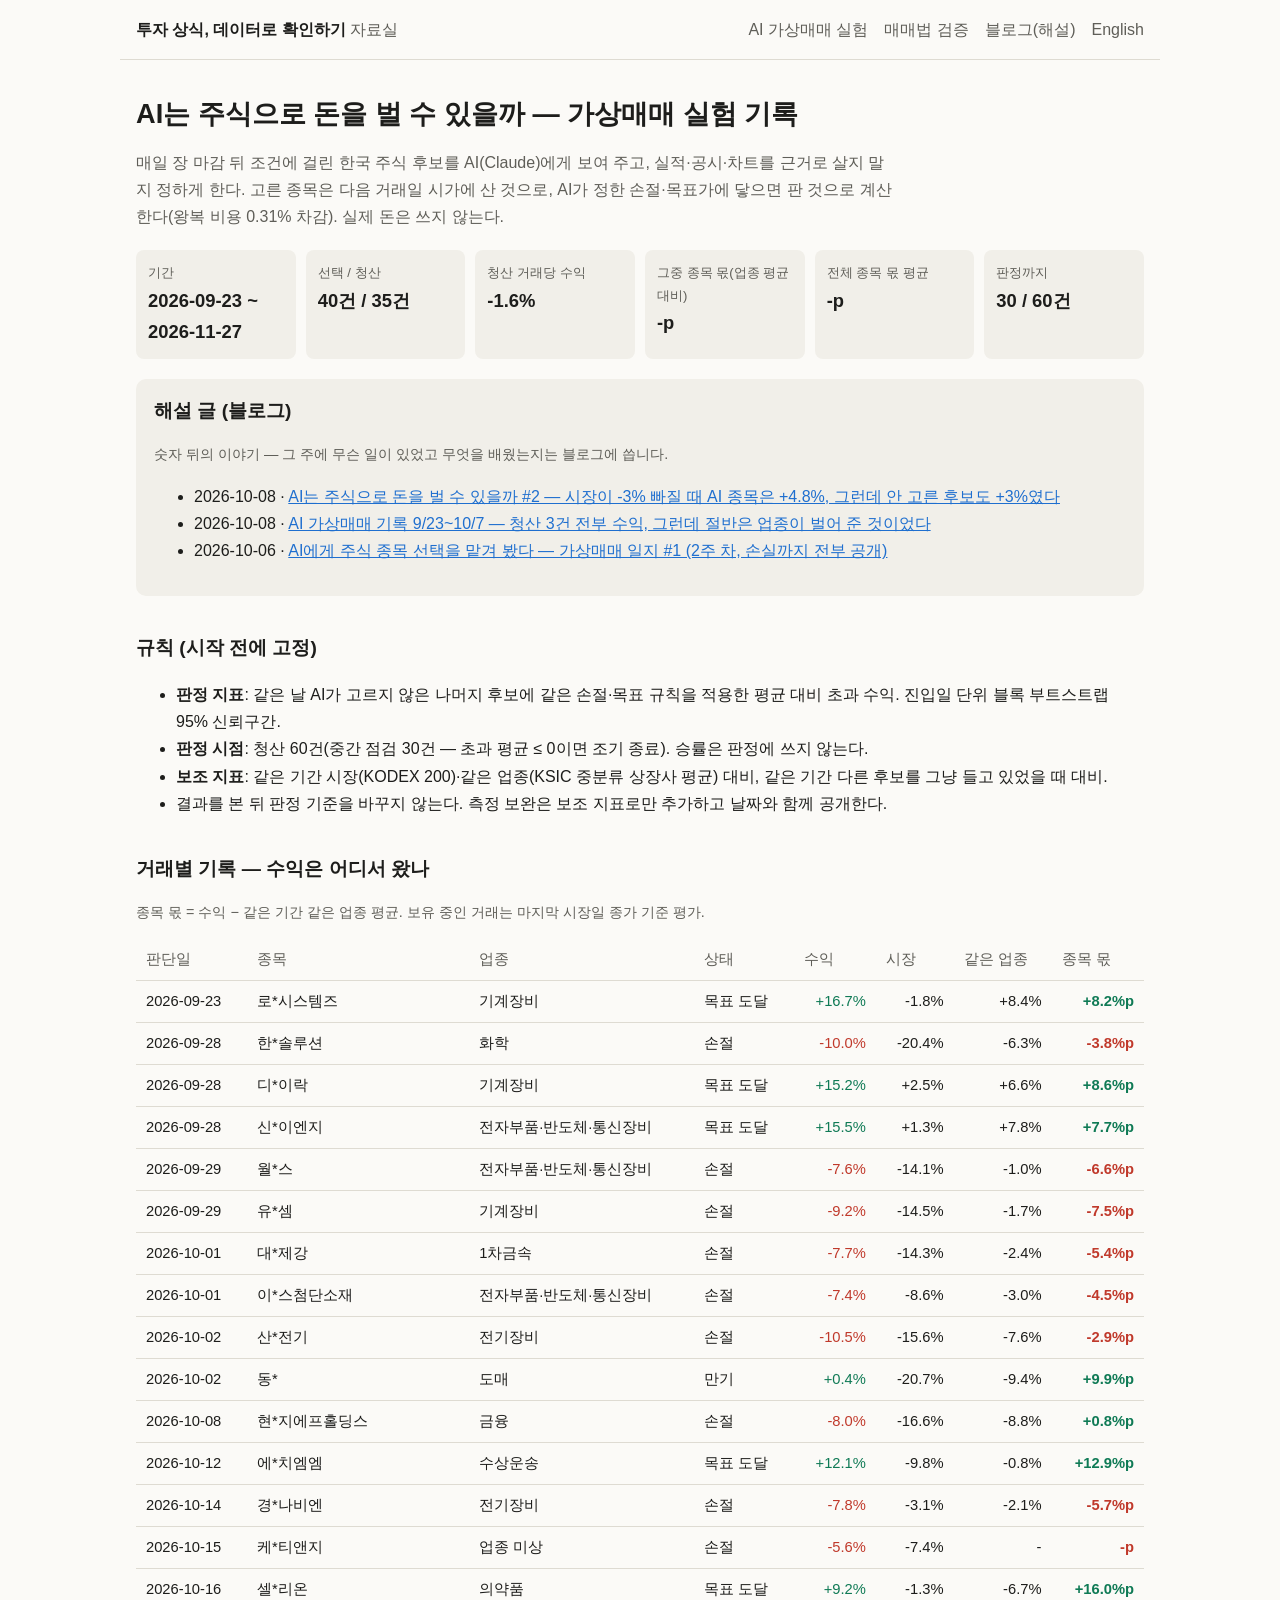
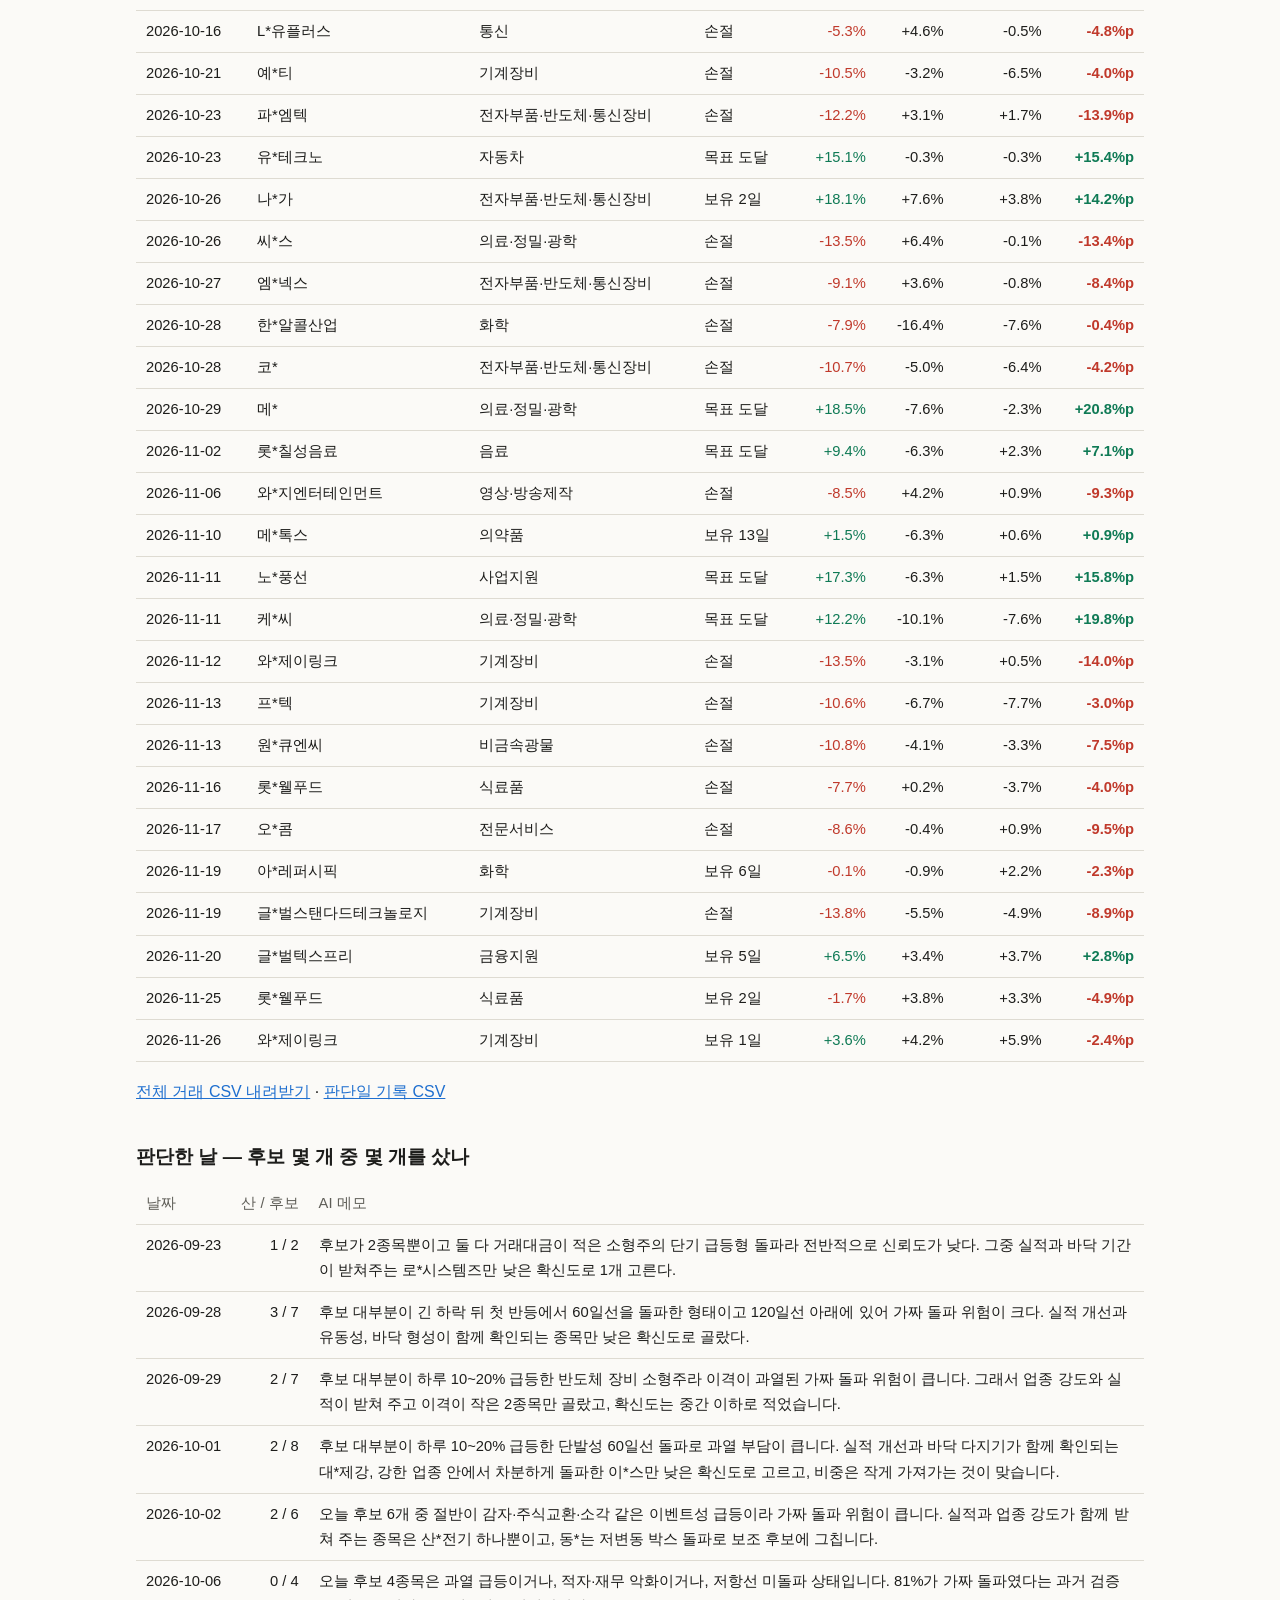
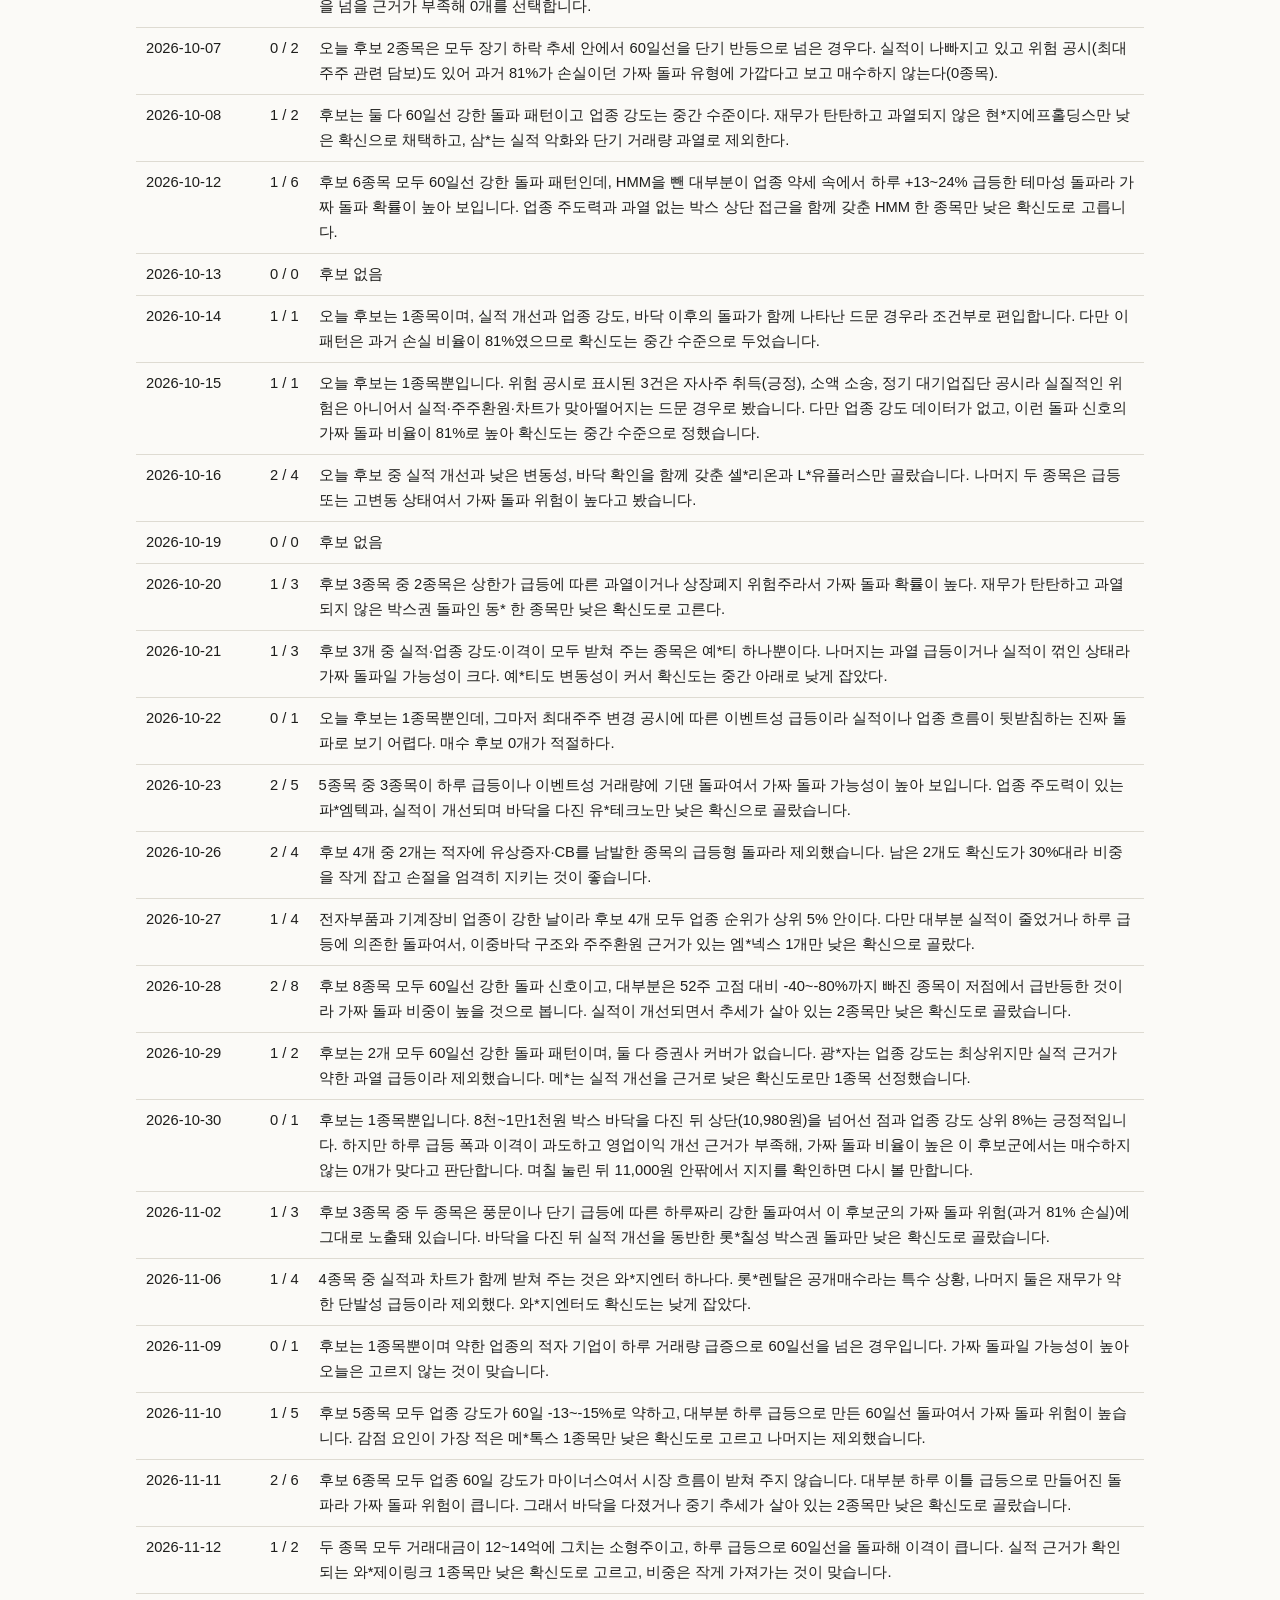
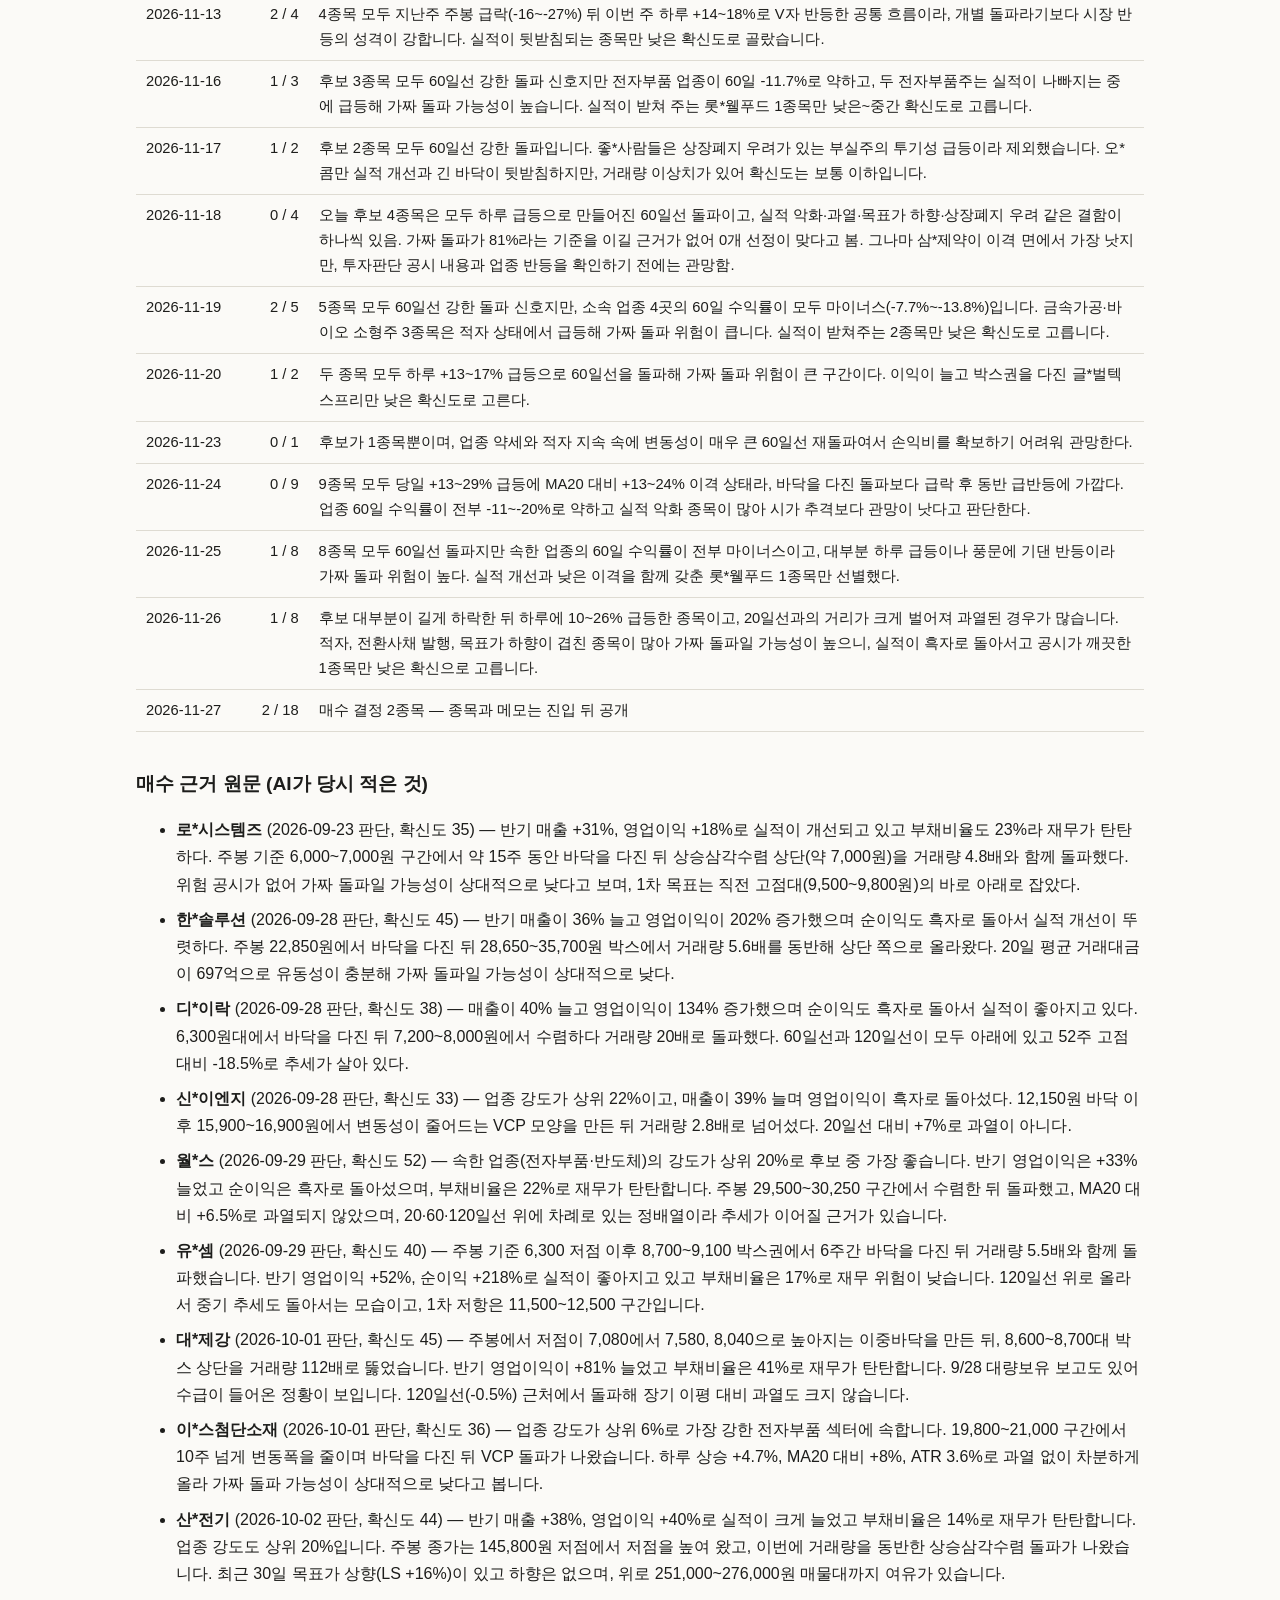
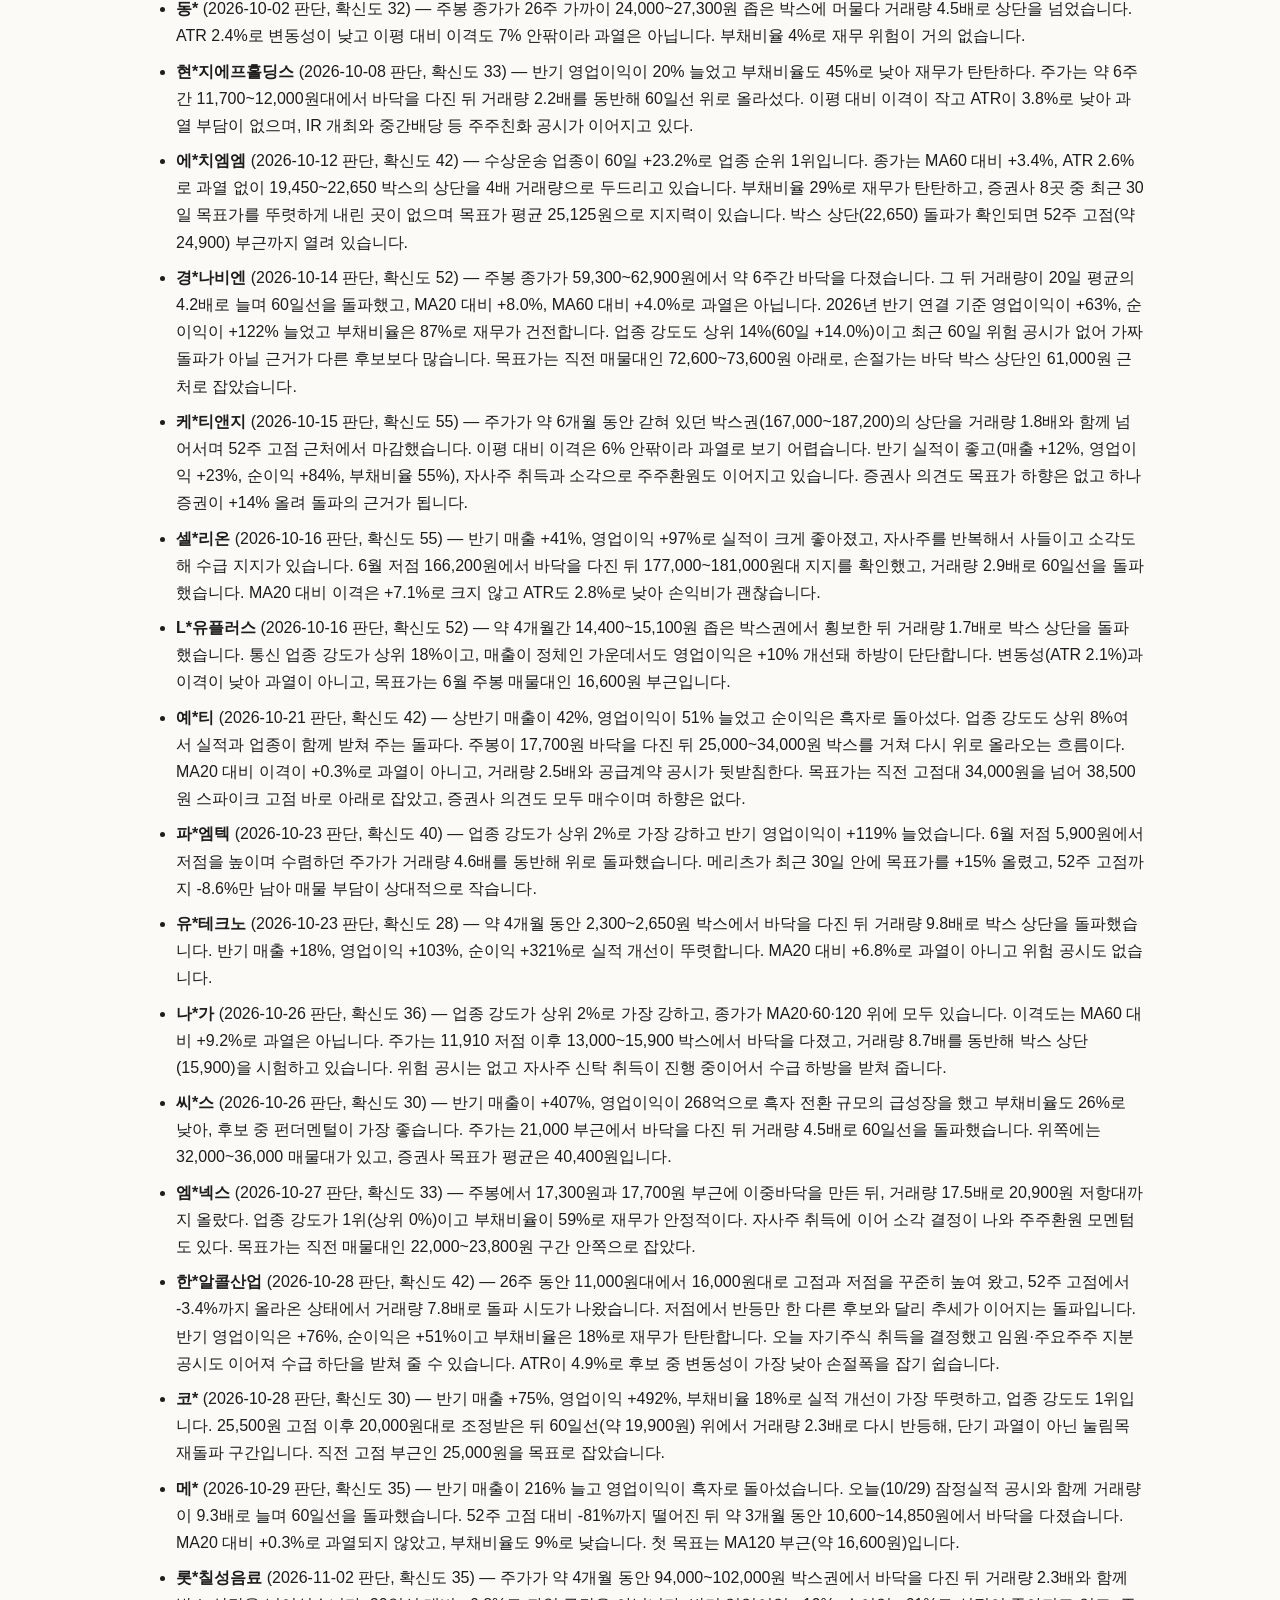
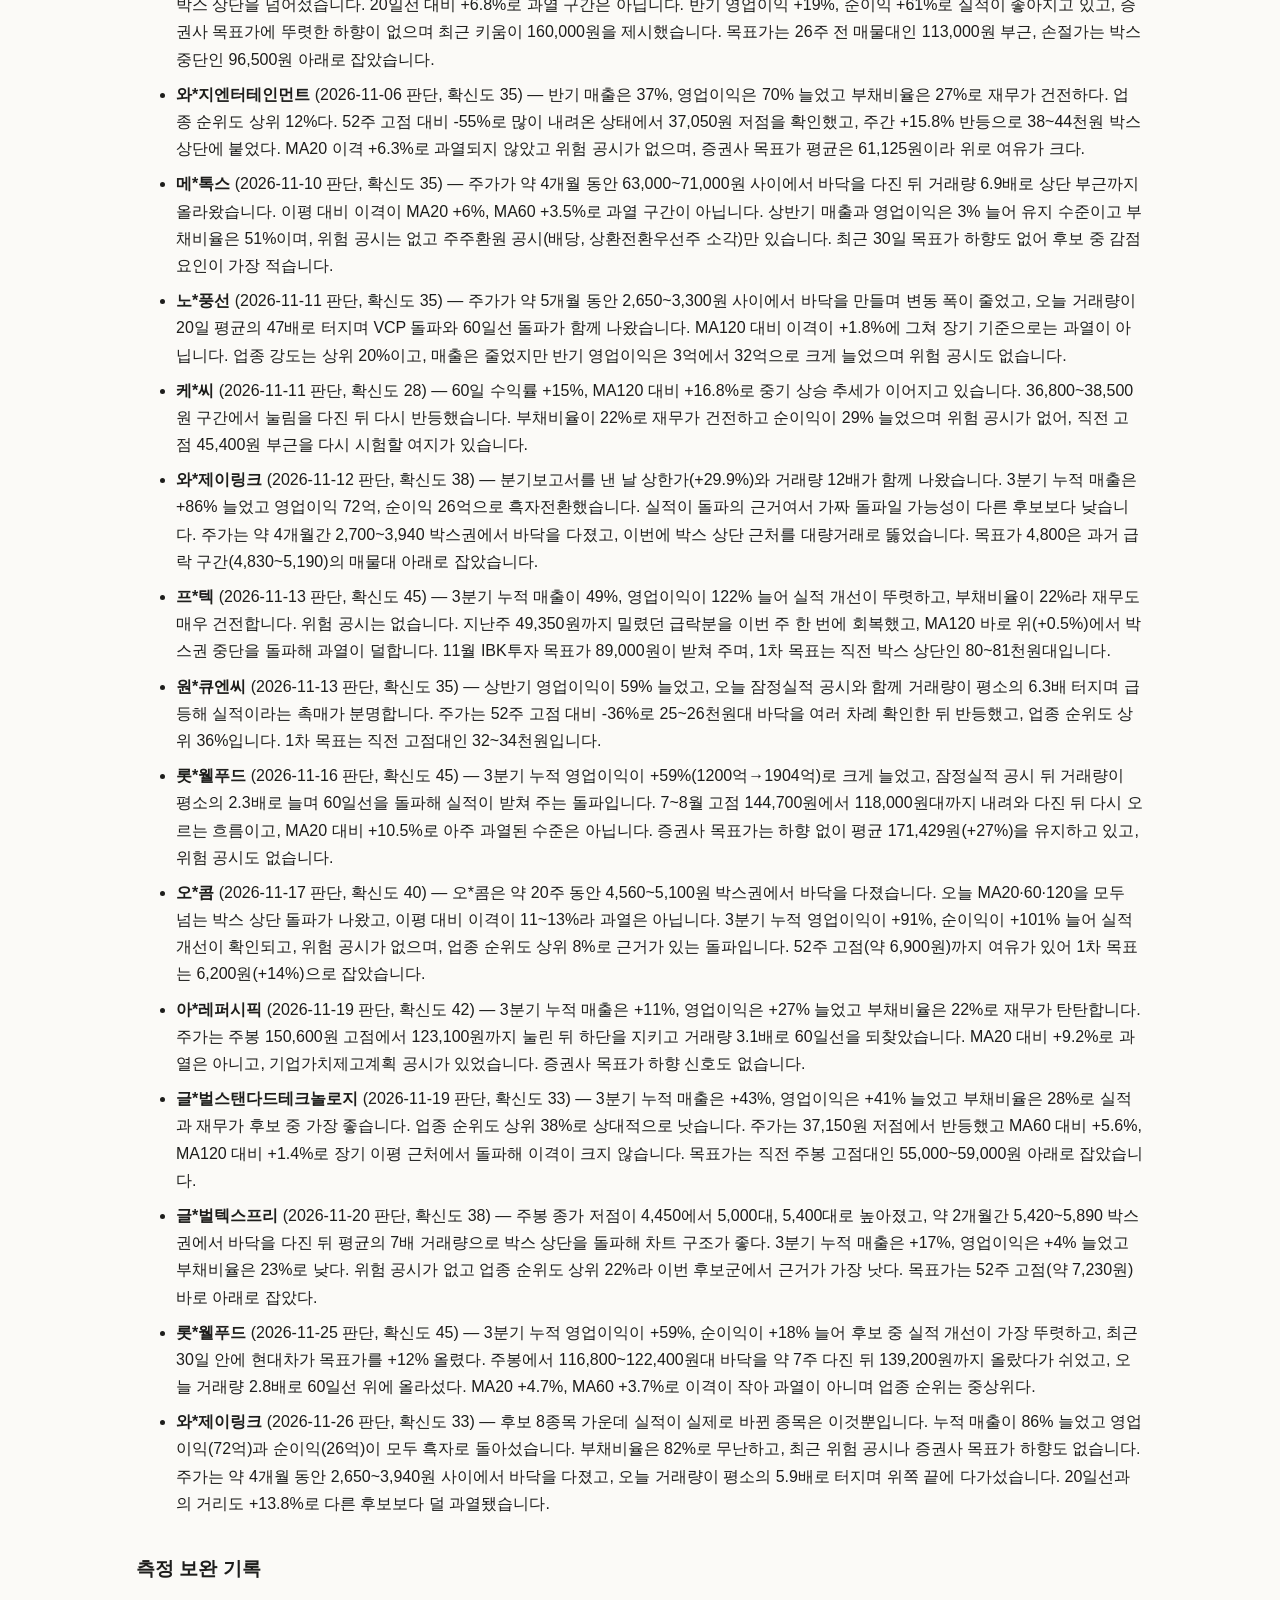
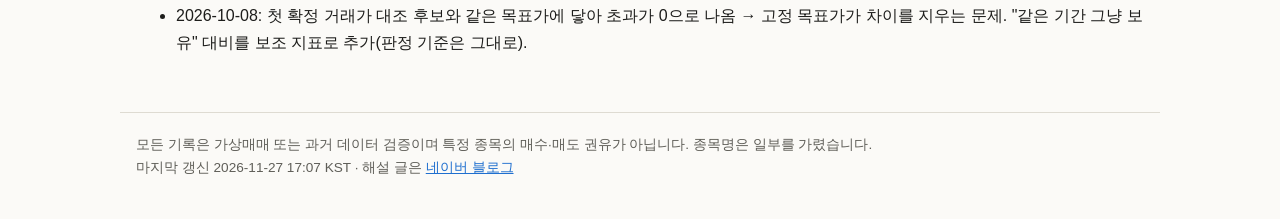
==== commit 4714460f: "가상매매 기록 갱신 20261127" ====
--- a/ai-trading/index.html
+++ b/ai-trading/index.html
@@ -3,7 +3,7 @@
 <title>AI는 주식으로 돈을 벌 수 있을까 — 가상매매 실험 기록</title><meta name="description" content="AI(Claude)가 고른 한국 주식 가상매매의 전체 기록: 거래별 수익, 시장·업종 대비 분해, 판단 메모, CSV.">
 <link rel="canonical" href="https://km81jik-gif.github.io/ai-trading/">
 <link rel="alternate" type="application/rss+xml" title="투자 상식, 데이터로 확인하기 — 자료실" href="../feed.xml">
-<link rel="stylesheet" href="../style.css"><meta name="naver-site-verification" content="d9a3ba7bd224a177e4da610c9eb335765c6d03b2" /><script type="application/ld+json">{"@context": "https://schema.org", "@type": "Dataset", "name": "AI(Claude) 한국 주식 가상매매 실험 기록", "description": "AI가 고른 한국 주식의 가상매매 기록과 시장·업종 대비 수익 분해. 사전 고정 규칙, 청산 60건에서 판정.", "url": "https://km81jik-gif.github.io/ai-trading/", "inLanguage": "ko", "dateModified": "2026-11-27", "temporalCoverage": "2026-09-23/2026-11-26", "isAccessibleForFree": true, "distribution": [{"@type": "DataDownload", "encodingFormat": "text/csv", "contentUrl": "https://km81jik-gif.github.io/data/ai_trades.csv"}]}</script></head><body>
+<link rel="stylesheet" href="../style.css"><meta name="naver-site-verification" content="d9a3ba7bd224a177e4da610c9eb335765c6d03b2" /><script type="application/ld+json">{"@context": "https://schema.org", "@type": "Dataset", "name": "AI(Claude) 한국 주식 가상매매 실험 기록", "description": "AI가 고른 한국 주식의 가상매매 기록과 시장·업종 대비 수익 분해. 사전 고정 규칙, 청산 60건에서 판정.", "url": "https://km81jik-gif.github.io/ai-trading/", "inLanguage": "ko", "dateModified": "2026-11-27", "temporalCoverage": "2026-09-23/2026-11-27", "isAccessibleForFree": true, "distribution": [{"@type": "DataDownload", "encodingFormat": "text/csv", "contentUrl": "https://km81jik-gif.github.io/data/ai_trades.csv"}]}</script></head><body>
 <header><a class="brand" href="../index.html">투자 상식, 데이터로 확인하기 <span>자료실</span></a>
 <nav><a href="../ai-trading/index.html">AI 가상매매 실험</a><a href="../methods/index.html">매매법 검증</a><a href="https://blog.naver.com/km81jik">블로그(해설)</a><a href="https://mythvsdata.blogspot.com/" hreflang="en">English</a></nav></header>
 <main>
@@ -11,8 +11,8 @@
 <p class="lead">매일 장 마감 뒤 조건에 걸린 한국 주식 후보를 AI(Claude)에게 보여 주고, 실적·공시·차트를 근거로 살지 말지 정하게 한다.
 고른 종목은 다음 거래일 시가에 산 것으로, AI가 정한 손절·목표가에 닿으면 판 것으로 계산한다(왕복 비용 0.31% 차감). 실제 돈은 쓰지 않는다.</p>
 <div class="kpis">
-<div><span>기간</span><b>2026-09-23 ~ 2026-11-26</b></div>
-<div><span>선택 / 청산</span><b>39건 / 35건</b></div>
+<div><span>기간</span><b>2026-09-23 ~ 2026-11-27</b></div>
+<div><span>선택 / 청산</span><b>40건 / 35건</b></div>
 <div><span>청산 거래당 수익</span><b>-1.6%</b></div>
 <div><span>그중 종목 몫(업종 평균 대비)</span><b>-p</b></div>
 <div><span>전체 종목 몫 평균</span><b>-p</b></div>
@@ -109,9 +109,9 @@
 <td>손절</td>
 <td class="n neg">-8.5%</td><td class="n">+4.2%</td><td class="n">+0.9%</td>
 <td class="n neg"><b>-9.3%p</b></td></tr><tr><td>2026-11-10</td><td>메*톡스</td><td>의약품</td>
-<td>보유 12일</td>
-<td class="n neg">-1.2%</td><td class="n">-10.3%</td><td class="n">-3.7%</td>
-<td class="n pos"><b>+2.6%p</b></td></tr><tr><td>2026-11-11</td><td>노*풍선</td><td>사업지원</td>
+<td>보유 13일</td>
+<td class="n pos">+1.5%</td><td class="n">-6.3%</td><td class="n">+0.6%</td>
+<td class="n pos"><b>+0.9%p</b></td></tr><tr><td>2026-11-11</td><td>노*풍선</td><td>사업지원</td>
 <td>목표 도달</td>
 <td class="n pos">+17.3%</td><td class="n">-6.3%</td><td class="n">+1.5%</td>
 <td class="n pos"><b>+15.8%p</b></td></tr><tr><td>2026-11-11</td><td>케*씨</td><td>의료·정밀·광학</td>
@@ -133,27 +133,30 @@
 <td>손절</td>
 <td class="n neg">-8.6%</td><td class="n">-0.4%</td><td class="n">+0.9%</td>
 <td class="n neg"><b>-9.5%p</b></td></tr><tr><td>2026-11-19</td><td>아*레퍼시픽</td><td>화학</td>
-<td>보유 5일</td>
-<td class="n pos">+3.2%</td><td class="n">-5.1%</td><td class="n">-1.0%</td>
-<td class="n pos"><b>+4.3%p</b></td></tr><tr><td>2026-11-19</td><td>글*벌스탠다드테크놀로지</td><td>기계장비</td>
+<td>보유 6일</td>
+<td class="n neg">-0.1%</td><td class="n">-0.9%</td><td class="n">+2.2%</td>
+<td class="n neg"><b>-2.3%p</b></td></tr><tr><td>2026-11-19</td><td>글*벌스탠다드테크놀로지</td><td>기계장비</td>
 <td>손절</td>
 <td class="n neg">-13.8%</td><td class="n">-5.5%</td><td class="n">-4.9%</td>
 <td class="n neg"><b>-8.9%p</b></td></tr><tr><td>2026-11-20</td><td>글*벌텍스프리</td><td>금융지원</td>
-<td>보유 4일</td>
-<td class="n pos">+6.0%</td><td class="n">-1.1%</td><td class="n">+1.5%</td>
-<td class="n pos"><b>+4.6%p</b></td></tr><tr><td>2026-11-25</td><td>롯*웰푸드</td><td>식료품</td>
+<td>보유 5일</td>
+<td class="n pos">+6.5%</td><td class="n">+3.4%</td><td class="n">+3.7%</td>
+<td class="n pos"><b>+2.8%p</b></td></tr><tr><td>2026-11-25</td><td>롯*웰푸드</td><td>식료품</td>
+<td>보유 2일</td>
+<td class="n neg">-1.7%</td><td class="n">+3.8%</td><td class="n">+3.3%</td>
+<td class="n neg"><b>-4.9%p</b></td></tr><tr><td>2026-11-26</td><td>와*제이링크</td><td>기계장비</td>
 <td>보유 1일</td>
-<td class="n neg">-0.5%</td><td class="n">-0.6%</td><td class="n">+1.2%</td>
-<td class="n neg"><b>-1.6%p</b></td></tr></tbody></table></div>
+<td class="n pos">+3.6%</td><td class="n">+4.2%</td><td class="n">+5.9%</td>
+<td class="n neg"><b>-2.4%p</b></td></tr></tbody></table></div>
 <p><a href="../data/ai_trades.csv">전체 거래 CSV 내려받기</a> · <a href="../data/ai_decisions.csv">판단일 기록 CSV</a></p>
 
 <h2>판단한 날 — 후보 몇 개 중 몇 개를 샀나</h2>
-<div class="tw"><table><thead><tr><th>날짜</th><th>산 / 후보</th><th>AI 메모</th></tr></thead><tbody><tr><td>2026-09-23</td><td class="n">1 / 2</td><td>후보가 2종목뿐이고 둘 다 거래대금이 적은 소형주의 단기 급등형 돌파라 전반적으로 신뢰도가 낮다. 그중 실적과 바닥 기간이 받쳐주는 로*시스템즈만 낮은 확신도로 1개 고른다.</td></tr><tr><td>2026-09-28</td><td class="n">3 / 7</td><td>후보 대부분이 긴 하락 뒤 첫 반등에서 60일선을 돌파한 형태이고 120일선 아래에 있어 가짜 돌파 위험이 크다. 실적 개선과 유동성, 바닥 형성이 함께 확인되는 종목만 낮은 확신도로 골랐다.</td></tr><tr><td>2026-09-29</td><td class="n">2 / 7</td><td>후보 대부분이 하루 10~20% 급등한 반도체 장비 소형주라 이격이 과열된 가짜 돌파 위험이 큽니다. 그래서 업종 강도와 실적이 받쳐 주고 이격이 작은 2종목만 골랐고, 확신도는 중간 이하로 적었습니다.</td></tr><tr><td>2026-10-01</td><td class="n">2 / 8</td><td>후보 대부분이 하루 10~20% 급등한 단발성 60일선 돌파로 과열 부담이 큽니다. 실적 개선과 바닥 다지기가 함께 확인되는 대*제강, 강한 업종 안에서 차분하게 돌파한 이*스만 낮은 확신도로 고르고, 비중은 작게 가져가는 것이 맞습니다.</td></tr><tr><td>2026-10-02</td><td class="n">2 / 6</td><td>오늘 후보 6개 중 절반이 감자·주식교환·소각 같은 이벤트성 급등이라 가짜 돌파 위험이 큽니다. 실적과 업종 강도가 함께 받쳐 주는 종목은 산*전기 하나뿐이고, 동*는 저변동 박스 돌파로 보조 후보에 그칩니다.</td></tr><tr><td>2026-10-06</td><td class="n">0 / 4</td><td>오늘 후보 4종목은 과열 급등이거나, 적자·재무 악화이거나, 저항선 미돌파 상태입니다. 81%가 가짜 돌파였다는 과거 검증을 넘을 근거가 부족해 0개를 선택합니다.</td></tr><tr><td>2026-10-07</td><td class="n">0 / 2</td><td>오늘 후보 2종목은 모두 장기 하락 추세 안에서 60일선을 단기 반등으로 넘은 경우다. 실적이 나빠지고 있고 위험 공시(최대주주 관련 담보)도 있어 과거 81%가 손실이던 가짜 돌파 유형에 가깝다고 보고 매수하지 않는다(0종목).</td></tr><tr><td>2026-10-08</td><td class="n">1 / 2</td><td>후보는 둘 다 60일선 강한 돌파 패턴이고 업종 강도는 중간 수준이다. 재무가 탄탄하고 과열되지 않은 현*지에프홀딩스만 낮은 확신으로 채택하고, 삼*는 실적 악화와 단기 거래량 과열로 제외한다.</td></tr><tr><td>2026-10-12</td><td class="n">1 / 6</td><td>후보 6종목 모두 60일선 강한 돌파 패턴인데, HMM을 뺀 대부분이 업종 약세 속에서 하루 +13~24% 급등한 테마성 돌파라 가짜 돌파 확률이 높아 보입니다. 업종 주도력과 과열 없는 박스 상단 접근을 함께 갖춘 HMM 한 종목만 낮은 확신도로 고릅니다.</td></tr><tr><td>2026-10-13</td><td class="n">0 / 0</td><td>후보 없음</td></tr><tr><td>2026-10-14</td><td class="n">1 / 1</td><td>오늘 후보는 1종목이며, 실적 개선과 업종 강도, 바닥 이후의 돌파가 함께 나타난 드문 경우라 조건부로 편입합니다. 다만 이 패턴은 과거 손실 비율이 81%였으므로 확신도는 중간 수준으로 두었습니다.</td></tr><tr><td>2026-10-15</td><td class="n">1 / 1</td><td>오늘 후보는 1종목뿐입니다. 위험 공시로 표시된 3건은 자사주 취득(긍정), 소액 소송, 정기 대기업집단 공시라 실질적인 위험은 아니어서 실적·주주환원·차트가 맞아떨어지는 드문 경우로 봤습니다. 다만 업종 강도 데이터가 없고, 이런 돌파 신호의 가짜 돌파 비율이 81%로 높아 확신도는 중간 수준으로 정했습니다.</td></tr><tr><td>2026-10-16</td><td class="n">2 / 4</td><td>오늘 후보 중 실적 개선과 낮은 변동성, 바닥 확인을 함께 갖춘 셀*리온과 L*유플러스만 골랐습니다. 나머지 두 종목은 급등 또는 고변동 상태여서 가짜 돌파 위험이 높다고 봤습니다.</td></tr><tr><td>2026-10-19</td><td class="n">0 / 0</td><td>후보 없음</td></tr><tr><td>2026-10-20</td><td class="n">1 / 3</td><td>후보 3종목 중 2종목은 상한가 급등에 따른 과열이거나 상장폐지 위험주라서 가짜 돌파 확률이 높다. 재무가 탄탄하고 과열되지 않은 박스권 돌파인 동* 한 종목만 낮은 확신도로 고른다.</td></tr><tr><td>2026-10-21</td><td class="n">1 / 3</td><td>후보 3개 중 실적·업종 강도·이격이 모두 받쳐 주는 종목은 예*티 하나뿐이다. 나머지는 과열 급등이거나 실적이 꺾인 상태라 가짜 돌파일 가능성이 크다. 예*티도 변동성이 커서 확신도는 중간 아래로 낮게 잡았다.</td></tr><tr><td>2026-10-22</td><td class="n">0 / 1</td><td>오늘 후보는 1종목뿐인데, 그마저 최대주주 변경 공시에 따른 이벤트성 급등이라 실적이나 업종 흐름이 뒷받침하는 진짜 돌파로 보기 어렵다. 매수 후보 0개가 적절하다.</td></tr><tr><td>2026-10-23</td><td class="n">2 / 5</td><td>5종목 중 3종목이 하루 급등이나 이벤트성 거래량에 기댄 돌파여서 가짜 돌파 가능성이 높아 보입니다. 업종 주도력이 있는 파*엠텍과, 실적이 개선되며 바닥을 다진 유*테크노만 낮은 확신으로 골랐습니다.</td></tr><tr><td>2026-10-26</td><td class="n">2 / 4</td><td>후보 4개 중 2개는 적자에 유상증자·CB를 남발한 종목의 급등형 돌파라 제외했습니다. 남은 2개도 확신도가 30%대라 비중을 작게 잡고 손절을 엄격히 지키는 것이 좋습니다.</td></tr><tr><td>2026-10-27</td><td class="n">1 / 4</td><td>전자부품과 기계장비 업종이 강한 날이라 후보 4개 모두 업종 순위가 상위 5% 안이다. 다만 대부분 실적이 줄었거나 하루 급등에 의존한 돌파여서, 이중바닥 구조와 주주환원 근거가 있는 엠*넥스 1개만 낮은 확신으로 골랐다.</td></tr><tr><td>2026-10-28</td><td class="n">2 / 8</td><td>후보 8종목 모두 60일선 강한 돌파 신호이고, 대부분은 52주 고점 대비 -40~-80%까지 빠진 종목이 저점에서 급반등한 것이라 가짜 돌파 비중이 높을 것으로 봅니다. 실적이 개선되면서 추세가 살아 있는 2종목만 낮은 확신도로 골랐습니다.</td></tr><tr><td>2026-10-29</td><td class="n">1 / 2</td><td>후보는 2개 모두 60일선 강한 돌파 패턴이며, 둘 다 증권사 커버가 없습니다. 광*자는 업종 강도는 최상위지만 실적 근거가 약한 과열 급등이라 제외했습니다. 메*는 실적 개선을 근거로 낮은 확신도로만 1종목 선정했습니다.</td></tr><tr><td>2026-10-30</td><td class="n">0 / 1</td><td>후보는 1종목뿐입니다. 8천~1만1천원 박스 바닥을 다진 뒤 상단(10,980원)을 넘어선 점과 업종 강도 상위 8%는 긍정적입니다. 하지만 하루 급등 폭과 이격이 과도하고 영업이익 개선 근거가 부족해, 가짜 돌파 비율이 높은 이 후보군에서는 매수하지 않는 0개가 맞다고 판단합니다. 며칠 눌린 뒤 11,000원 안팎에서 지지를 확인하면 다시 볼 만합니다.</td></tr><tr><td>2026-11-02</td><td class="n">1 / 3</td><td>후보 3종목 중 두 종목은 풍문이나 단기 급등에 따른 하루짜리 강한 돌파여서 이 후보군의 가짜 돌파 위험(과거 81% 손실)에 그대로 노출돼 있습니다. 바닥을 다진 뒤 실적 개선을 동반한 롯*칠성 박스권 돌파만 낮은 확신도로 골랐습니다.</td></tr><tr><td>2026-11-06</td><td class="n">1 / 4</td><td>4종목 중 실적과 차트가 함께 받쳐 주는 것은 와*지엔터 하나다. 롯*렌탈은 공개매수라는 특수 상황, 나머지 둘은 재무가 약한 단발성 급등이라 제외했다. 와*지엔터도 확신도는 낮게 잡았다.</td></tr><tr><td>2026-11-09</td><td class="n">0 / 1</td><td>후보는 1종목뿐이며 약한 업종의 적자 기업이 하루 거래량 급증으로 60일선을 넘은 경우입니다. 가짜 돌파일 가능성이 높아 오늘은 고르지 않는 것이 맞습니다.</td></tr><tr><td>2026-11-10</td><td class="n">1 / 5</td><td>후보 5종목 모두 업종 강도가 60일 -13~-15%로 약하고, 대부분 하루 급등으로 만든 60일선 돌파여서 가짜 돌파 위험이 높습니다. 감점 요인이 가장 적은 메*톡스 1종목만 낮은 확신도로 고르고 나머지는 제외했습니다.</td></tr><tr><td>2026-11-11</td><td class="n">2 / 6</td><td>후보 6종목 모두 업종 60일 강도가 마이너스여서 시장 흐름이 받쳐 주지 않습니다. 대부분 하루 이틀 급등으로 만들어진 돌파라 가짜 돌파 위험이 큽니다. 그래서 바닥을 다졌거나 중기 추세가 살아 있는 2종목만 낮은 확신도로 골랐습니다.</td></tr><tr><td>2026-11-12</td><td class="n">1 / 2</td><td>두 종목 모두 거래대금이 12~14억에 그치는 소형주이고, 하루 급등으로 60일선을 돌파해 이격이 큽니다. 실적 근거가 확인되는 와*제이링크 1종목만 낮은 확신도로 고르고, 비중은 작게 가져가는 것이 맞습니다.</td></tr><tr><td>2026-11-13</td><td class="n">2 / 4</td><td>4종목 모두 지난주 주봉 급락(-16~-27%) 뒤 이번 주 하루 +14~18%로 V자 반등한 공통 흐름이라, 개별 돌파라기보다 시장 반등의 성격이 강합니다. 실적이 뒷받침되는 종목만 낮은 확신도로 골랐습니다.</td></tr><tr><td>2026-11-16</td><td class="n">1 / 3</td><td>후보 3종목 모두 60일선 강한 돌파 신호지만 전자부품 업종이 60일 -11.7%로 약하고, 두 전자부품주는 실적이 나빠지는 중에 급등해 가짜 돌파 가능성이 높습니다. 실적이 받쳐 주는 롯*웰푸드 1종목만 낮은~중간 확신도로 고릅니다.</td></tr><tr><td>2026-11-17</td><td class="n">1 / 2</td><td>후보 2종목 모두 60일선 강한 돌파입니다. 좋*사람들은 상장폐지 우려가 있는 부실주의 투기성 급등이라 제외했습니다. 오*콤만 실적 개선과 긴 바닥이 뒷받침하지만, 거래량 이상치가 있어 확신도는 보통 이하입니다.</td></tr><tr><td>2026-11-18</td><td class="n">0 / 4</td><td>오늘 후보 4종목은 모두 하루 급등으로 만들어진 60일선 돌파이고, 실적 악화·과열·목표가 하향·상장폐지 우려 같은 결함이 하나씩 있음. 가짜 돌파가 81%라는 기준을 이길 근거가 없어 0개 선정이 맞다고 봄. 그나마 삼*제약이 이격 면에서 가장 낫지만, 투자판단 공시 내용과 업종 반등을 확인하기 전에는 관망함.</td></tr><tr><td>2026-11-19</td><td class="n">2 / 5</td><td>5종목 모두 60일선 강한 돌파 신호지만, 소속 업종 4곳의 60일 수익률이 모두 마이너스(-7.7%~-13.8%)입니다. 금속가공·바이오 소형주 3종목은 적자 상태에서 급등해 가짜 돌파 위험이 큽니다. 실적이 받쳐주는 2종목만 낮은 확신도로 고릅니다.</td></tr><tr><td>2026-11-20</td><td class="n">1 / 2</td><td>두 종목 모두 하루 +13~17% 급등으로 60일선을 돌파해 가짜 돌파 위험이 큰 구간이다. 이익이 늘고 박스권을 다진 글*벌텍스프리만 낮은 확신도로 고른다.</td></tr><tr><td>2026-11-23</td><td class="n">0 / 1</td><td>후보가 1종목뿐이며, 업종 약세와 적자 지속 속에 변동성이 매우 큰 60일선 재돌파여서 손익비를 확보하기 어려워 관망한다.</td></tr><tr><td>2026-11-24</td><td class="n">0 / 9</td><td>9종목 모두 당일 +13~29% 급등에 MA20 대비 +13~24% 이격 상태라, 바닥을 다진 돌파보다 급락 후 동반 급반등에 가깝다. 업종 60일 수익률이 전부 -11~-20%로 약하고 실적 악화 종목이 많아 시가 추격보다 관망이 낫다고 판단한다.</td></tr><tr><td>2026-11-25</td><td class="n">1 / 8</td><td>8종목 모두 60일선 돌파지만 속한 업종의 60일 수익률이 전부 마이너스이고, 대부분 하루 급등이나 풍문에 기댄 반등이라 가짜 돌파 위험이 높다. 실적 개선과 낮은 이격을 함께 갖춘 롯*웰푸드 1종목만 선별했다.</td></tr><tr><td>2026-11-26</td><td class="n">1 / 8</td><td>매수 결정 1종목 — 종목과 메모는 진입 뒤 공개</td></tr></tbody></table></div>
+<div class="tw"><table><thead><tr><th>날짜</th><th>산 / 후보</th><th>AI 메모</th></tr></thead><tbody><tr><td>2026-09-23</td><td class="n">1 / 2</td><td>후보가 2종목뿐이고 둘 다 거래대금이 적은 소형주의 단기 급등형 돌파라 전반적으로 신뢰도가 낮다. 그중 실적과 바닥 기간이 받쳐주는 로*시스템즈만 낮은 확신도로 1개 고른다.</td></tr><tr><td>2026-09-28</td><td class="n">3 / 7</td><td>후보 대부분이 긴 하락 뒤 첫 반등에서 60일선을 돌파한 형태이고 120일선 아래에 있어 가짜 돌파 위험이 크다. 실적 개선과 유동성, 바닥 형성이 함께 확인되는 종목만 낮은 확신도로 골랐다.</td></tr><tr><td>2026-09-29</td><td class="n">2 / 7</td><td>후보 대부분이 하루 10~20% 급등한 반도체 장비 소형주라 이격이 과열된 가짜 돌파 위험이 큽니다. 그래서 업종 강도와 실적이 받쳐 주고 이격이 작은 2종목만 골랐고, 확신도는 중간 이하로 적었습니다.</td></tr><tr><td>2026-10-01</td><td class="n">2 / 8</td><td>후보 대부분이 하루 10~20% 급등한 단발성 60일선 돌파로 과열 부담이 큽니다. 실적 개선과 바닥 다지기가 함께 확인되는 대*제강, 강한 업종 안에서 차분하게 돌파한 이*스만 낮은 확신도로 고르고, 비중은 작게 가져가는 것이 맞습니다.</td></tr><tr><td>2026-10-02</td><td class="n">2 / 6</td><td>오늘 후보 6개 중 절반이 감자·주식교환·소각 같은 이벤트성 급등이라 가짜 돌파 위험이 큽니다. 실적과 업종 강도가 함께 받쳐 주는 종목은 산*전기 하나뿐이고, 동*는 저변동 박스 돌파로 보조 후보에 그칩니다.</td></tr><tr><td>2026-10-06</td><td class="n">0 / 4</td><td>오늘 후보 4종목은 과열 급등이거나, 적자·재무 악화이거나, 저항선 미돌파 상태입니다. 81%가 가짜 돌파였다는 과거 검증을 넘을 근거가 부족해 0개를 선택합니다.</td></tr><tr><td>2026-10-07</td><td class="n">0 / 2</td><td>오늘 후보 2종목은 모두 장기 하락 추세 안에서 60일선을 단기 반등으로 넘은 경우다. 실적이 나빠지고 있고 위험 공시(최대주주 관련 담보)도 있어 과거 81%가 손실이던 가짜 돌파 유형에 가깝다고 보고 매수하지 않는다(0종목).</td></tr><tr><td>2026-10-08</td><td class="n">1 / 2</td><td>후보는 둘 다 60일선 강한 돌파 패턴이고 업종 강도는 중간 수준이다. 재무가 탄탄하고 과열되지 않은 현*지에프홀딩스만 낮은 확신으로 채택하고, 삼*는 실적 악화와 단기 거래량 과열로 제외한다.</td></tr><tr><td>2026-10-12</td><td class="n">1 / 6</td><td>후보 6종목 모두 60일선 강한 돌파 패턴인데, HMM을 뺀 대부분이 업종 약세 속에서 하루 +13~24% 급등한 테마성 돌파라 가짜 돌파 확률이 높아 보입니다. 업종 주도력과 과열 없는 박스 상단 접근을 함께 갖춘 HMM 한 종목만 낮은 확신도로 고릅니다.</td></tr><tr><td>2026-10-13</td><td class="n">0 / 0</td><td>후보 없음</td></tr><tr><td>2026-10-14</td><td class="n">1 / 1</td><td>오늘 후보는 1종목이며, 실적 개선과 업종 강도, 바닥 이후의 돌파가 함께 나타난 드문 경우라 조건부로 편입합니다. 다만 이 패턴은 과거 손실 비율이 81%였으므로 확신도는 중간 수준으로 두었습니다.</td></tr><tr><td>2026-10-15</td><td class="n">1 / 1</td><td>오늘 후보는 1종목뿐입니다. 위험 공시로 표시된 3건은 자사주 취득(긍정), 소액 소송, 정기 대기업집단 공시라 실질적인 위험은 아니어서 실적·주주환원·차트가 맞아떨어지는 드문 경우로 봤습니다. 다만 업종 강도 데이터가 없고, 이런 돌파 신호의 가짜 돌파 비율이 81%로 높아 확신도는 중간 수준으로 정했습니다.</td></tr><tr><td>2026-10-16</td><td class="n">2 / 4</td><td>오늘 후보 중 실적 개선과 낮은 변동성, 바닥 확인을 함께 갖춘 셀*리온과 L*유플러스만 골랐습니다. 나머지 두 종목은 급등 또는 고변동 상태여서 가짜 돌파 위험이 높다고 봤습니다.</td></tr><tr><td>2026-10-19</td><td class="n">0 / 0</td><td>후보 없음</td></tr><tr><td>2026-10-20</td><td class="n">1 / 3</td><td>후보 3종목 중 2종목은 상한가 급등에 따른 과열이거나 상장폐지 위험주라서 가짜 돌파 확률이 높다. 재무가 탄탄하고 과열되지 않은 박스권 돌파인 동* 한 종목만 낮은 확신도로 고른다.</td></tr><tr><td>2026-10-21</td><td class="n">1 / 3</td><td>후보 3개 중 실적·업종 강도·이격이 모두 받쳐 주는 종목은 예*티 하나뿐이다. 나머지는 과열 급등이거나 실적이 꺾인 상태라 가짜 돌파일 가능성이 크다. 예*티도 변동성이 커서 확신도는 중간 아래로 낮게 잡았다.</td></tr><tr><td>2026-10-22</td><td class="n">0 / 1</td><td>오늘 후보는 1종목뿐인데, 그마저 최대주주 변경 공시에 따른 이벤트성 급등이라 실적이나 업종 흐름이 뒷받침하는 진짜 돌파로 보기 어렵다. 매수 후보 0개가 적절하다.</td></tr><tr><td>2026-10-23</td><td class="n">2 / 5</td><td>5종목 중 3종목이 하루 급등이나 이벤트성 거래량에 기댄 돌파여서 가짜 돌파 가능성이 높아 보입니다. 업종 주도력이 있는 파*엠텍과, 실적이 개선되며 바닥을 다진 유*테크노만 낮은 확신으로 골랐습니다.</td></tr><tr><td>2026-10-26</td><td class="n">2 / 4</td><td>후보 4개 중 2개는 적자에 유상증자·CB를 남발한 종목의 급등형 돌파라 제외했습니다. 남은 2개도 확신도가 30%대라 비중을 작게 잡고 손절을 엄격히 지키는 것이 좋습니다.</td></tr><tr><td>2026-10-27</td><td class="n">1 / 4</td><td>전자부품과 기계장비 업종이 강한 날이라 후보 4개 모두 업종 순위가 상위 5% 안이다. 다만 대부분 실적이 줄었거나 하루 급등에 의존한 돌파여서, 이중바닥 구조와 주주환원 근거가 있는 엠*넥스 1개만 낮은 확신으로 골랐다.</td></tr><tr><td>2026-10-28</td><td class="n">2 / 8</td><td>후보 8종목 모두 60일선 강한 돌파 신호이고, 대부분은 52주 고점 대비 -40~-80%까지 빠진 종목이 저점에서 급반등한 것이라 가짜 돌파 비중이 높을 것으로 봅니다. 실적이 개선되면서 추세가 살아 있는 2종목만 낮은 확신도로 골랐습니다.</td></tr><tr><td>2026-10-29</td><td class="n">1 / 2</td><td>후보는 2개 모두 60일선 강한 돌파 패턴이며, 둘 다 증권사 커버가 없습니다. 광*자는 업종 강도는 최상위지만 실적 근거가 약한 과열 급등이라 제외했습니다. 메*는 실적 개선을 근거로 낮은 확신도로만 1종목 선정했습니다.</td></tr><tr><td>2026-10-30</td><td class="n">0 / 1</td><td>후보는 1종목뿐입니다. 8천~1만1천원 박스 바닥을 다진 뒤 상단(10,980원)을 넘어선 점과 업종 강도 상위 8%는 긍정적입니다. 하지만 하루 급등 폭과 이격이 과도하고 영업이익 개선 근거가 부족해, 가짜 돌파 비율이 높은 이 후보군에서는 매수하지 않는 0개가 맞다고 판단합니다. 며칠 눌린 뒤 11,000원 안팎에서 지지를 확인하면 다시 볼 만합니다.</td></tr><tr><td>2026-11-02</td><td class="n">1 / 3</td><td>후보 3종목 중 두 종목은 풍문이나 단기 급등에 따른 하루짜리 강한 돌파여서 이 후보군의 가짜 돌파 위험(과거 81% 손실)에 그대로 노출돼 있습니다. 바닥을 다진 뒤 실적 개선을 동반한 롯*칠성 박스권 돌파만 낮은 확신도로 골랐습니다.</td></tr><tr><td>2026-11-06</td><td class="n">1 / 4</td><td>4종목 중 실적과 차트가 함께 받쳐 주는 것은 와*지엔터 하나다. 롯*렌탈은 공개매수라는 특수 상황, 나머지 둘은 재무가 약한 단발성 급등이라 제외했다. 와*지엔터도 확신도는 낮게 잡았다.</td></tr><tr><td>2026-11-09</td><td class="n">0 / 1</td><td>후보는 1종목뿐이며 약한 업종의 적자 기업이 하루 거래량 급증으로 60일선을 넘은 경우입니다. 가짜 돌파일 가능성이 높아 오늘은 고르지 않는 것이 맞습니다.</td></tr><tr><td>2026-11-10</td><td class="n">1 / 5</td><td>후보 5종목 모두 업종 강도가 60일 -13~-15%로 약하고, 대부분 하루 급등으로 만든 60일선 돌파여서 가짜 돌파 위험이 높습니다. 감점 요인이 가장 적은 메*톡스 1종목만 낮은 확신도로 고르고 나머지는 제외했습니다.</td></tr><tr><td>2026-11-11</td><td class="n">2 / 6</td><td>후보 6종목 모두 업종 60일 강도가 마이너스여서 시장 흐름이 받쳐 주지 않습니다. 대부분 하루 이틀 급등으로 만들어진 돌파라 가짜 돌파 위험이 큽니다. 그래서 바닥을 다졌거나 중기 추세가 살아 있는 2종목만 낮은 확신도로 골랐습니다.</td></tr><tr><td>2026-11-12</td><td class="n">1 / 2</td><td>두 종목 모두 거래대금이 12~14억에 그치는 소형주이고, 하루 급등으로 60일선을 돌파해 이격이 큽니다. 실적 근거가 확인되는 와*제이링크 1종목만 낮은 확신도로 고르고, 비중은 작게 가져가는 것이 맞습니다.</td></tr><tr><td>2026-11-13</td><td class="n">2 / 4</td><td>4종목 모두 지난주 주봉 급락(-16~-27%) 뒤 이번 주 하루 +14~18%로 V자 반등한 공통 흐름이라, 개별 돌파라기보다 시장 반등의 성격이 강합니다. 실적이 뒷받침되는 종목만 낮은 확신도로 골랐습니다.</td></tr><tr><td>2026-11-16</td><td class="n">1 / 3</td><td>후보 3종목 모두 60일선 강한 돌파 신호지만 전자부품 업종이 60일 -11.7%로 약하고, 두 전자부품주는 실적이 나빠지는 중에 급등해 가짜 돌파 가능성이 높습니다. 실적이 받쳐 주는 롯*웰푸드 1종목만 낮은~중간 확신도로 고릅니다.</td></tr><tr><td>2026-11-17</td><td class="n">1 / 2</td><td>후보 2종목 모두 60일선 강한 돌파입니다. 좋*사람들은 상장폐지 우려가 있는 부실주의 투기성 급등이라 제외했습니다. 오*콤만 실적 개선과 긴 바닥이 뒷받침하지만, 거래량 이상치가 있어 확신도는 보통 이하입니다.</td></tr><tr><td>2026-11-18</td><td class="n">0 / 4</td><td>오늘 후보 4종목은 모두 하루 급등으로 만들어진 60일선 돌파이고, 실적 악화·과열·목표가 하향·상장폐지 우려 같은 결함이 하나씩 있음. 가짜 돌파가 81%라는 기준을 이길 근거가 없어 0개 선정이 맞다고 봄. 그나마 삼*제약이 이격 면에서 가장 낫지만, 투자판단 공시 내용과 업종 반등을 확인하기 전에는 관망함.</td></tr><tr><td>2026-11-19</td><td class="n">2 / 5</td><td>5종목 모두 60일선 강한 돌파 신호지만, 소속 업종 4곳의 60일 수익률이 모두 마이너스(-7.7%~-13.8%)입니다. 금속가공·바이오 소형주 3종목은 적자 상태에서 급등해 가짜 돌파 위험이 큽니다. 실적이 받쳐주는 2종목만 낮은 확신도로 고릅니다.</td></tr><tr><td>2026-11-20</td><td class="n">1 / 2</td><td>두 종목 모두 하루 +13~17% 급등으로 60일선을 돌파해 가짜 돌파 위험이 큰 구간이다. 이익이 늘고 박스권을 다진 글*벌텍스프리만 낮은 확신도로 고른다.</td></tr><tr><td>2026-11-23</td><td class="n">0 / 1</td><td>후보가 1종목뿐이며, 업종 약세와 적자 지속 속에 변동성이 매우 큰 60일선 재돌파여서 손익비를 확보하기 어려워 관망한다.</td></tr><tr><td>2026-11-24</td><td class="n">0 / 9</td><td>9종목 모두 당일 +13~29% 급등에 MA20 대비 +13~24% 이격 상태라, 바닥을 다진 돌파보다 급락 후 동반 급반등에 가깝다. 업종 60일 수익률이 전부 -11~-20%로 약하고 실적 악화 종목이 많아 시가 추격보다 관망이 낫다고 판단한다.</td></tr><tr><td>2026-11-25</td><td class="n">1 / 8</td><td>8종목 모두 60일선 돌파지만 속한 업종의 60일 수익률이 전부 마이너스이고, 대부분 하루 급등이나 풍문에 기댄 반등이라 가짜 돌파 위험이 높다. 실적 개선과 낮은 이격을 함께 갖춘 롯*웰푸드 1종목만 선별했다.</td></tr><tr><td>2026-11-26</td><td class="n">1 / 8</td><td>후보 대부분이 길게 하락한 뒤 하루에 10~26% 급등한 종목이고, 20일선과의 거리가 크게 벌어져 과열된 경우가 많습니다. 적자, 전환사채 발행, 목표가 하향이 겹친 종목이 많아 가짜 돌파일 가능성이 높으니, 실적이 흑자로 돌아서고 공시가 깨끗한 1종목만 낮은 확신으로 고릅니다.</td></tr><tr><td>2026-11-27</td><td class="n">2 / 18</td><td>매수 결정 2종목 — 종목과 메모는 진입 뒤 공개</td></tr></tbody></table></div>
 
-<h2>매수 근거 원문 (AI가 당시 적은 것)</h2><ul class="th"><li><b>로*시스템즈</b> (2026-09-23 판단, 확신도 35) — 반기 매출 +31%, 영업이익 +18%로 실적이 개선되고 있고 부채비율도 23%라 재무가 탄탄하다. 주봉 기준 6,000~7,000원 구간에서 약 15주 동안 바닥을 다진 뒤 상승삼각수렴 상단(약 7,000원)을 거래량 4.8배와 함께 돌파했다. 위험 공시가 없어 가짜 돌파일 가능성이 상대적으로 낮다고 보며, 1차 목표는 직전 고점대(9,500~9,800원)의 바로 아래로 잡았다.</li><li><b>한*솔루션</b> (2026-09-28 판단, 확신도 45) — 반기 매출이 36% 늘고 영업이익이 202% 증가했으며 순이익도 흑자로 돌아서 실적 개선이 뚜렷하다. 주봉 22,850원에서 바닥을 다진 뒤 28,650~35,700원 박스에서 거래량 5.6배를 동반해 상단 쪽으로 올라왔다. 20일 평균 거래대금이 697억으로 유동성이 충분해 가짜 돌파일 가능성이 상대적으로 낮다.</li><li><b>디*이락</b> (2026-09-28 판단, 확신도 38) — 매출이 40% 늘고 영업이익이 134% 증가했으며 순이익도 흑자로 돌아서 실적이 좋아지고 있다. 6,300원대에서 바닥을 다진 뒤 7,200~8,000원에서 수렴하다 거래량 20배로 돌파했다. 60일선과 120일선이 모두 아래에 있고 52주 고점 대비 -18.5%로 추세가 살아 있다.</li><li><b>신*이엔지</b> (2026-09-28 판단, 확신도 33) — 업종 강도가 상위 22%이고, 매출이 39% 늘며 영업이익이 흑자로 돌아섰다. 12,150원 바닥 이후 15,900~16,900원에서 변동성이 줄어드는 VCP 모양을 만든 뒤 거래량 2.8배로 넘어섰다. 20일선 대비 +7%로 과열이 아니다.</li><li><b>월*스</b> (2026-09-29 판단, 확신도 52) — 속한 업종(전자부품·반도체)의 강도가 상위 20%로 후보 중 가장 좋습니다. 반기 영업이익은 +33% 늘었고 순이익은 흑자로 돌아섰으며, 부채비율은 22%로 재무가 탄탄합니다. 주봉 29,500~30,250 구간에서 수렴한 뒤 돌파했고, MA20 대비 +6.5%로 과열되지 않았으며, 20·60·120일선 위에 차례로 있는 정배열이라 추세가 이어질 근거가 있습니다.</li><li><b>유*셈</b> (2026-09-29 판단, 확신도 40) — 주봉 기준 6,300 저점 이후 8,700~9,100 박스권에서 6주간 바닥을 다진 뒤 거래량 5.5배와 함께 돌파했습니다. 반기 영업이익 +52%, 순이익 +218%로 실적이 좋아지고 있고 부채비율은 17%로 재무 위험이 낮습니다. 120일선 위로 올라서 중기 추세도 돌아서는 모습이고, 1차 저항은 11,500~12,500 구간입니다.</li><li><b>대*제강</b> (2026-10-01 판단, 확신도 45) — 주봉에서 저점이 7,080에서 7,580, 8,040으로 높아지는 이중바닥을 만든 뒤, 8,600~8,700대 박스 상단을 거래량 112배로 뚫었습니다. 반기 영업이익이 +81% 늘었고 부채비율은 41%로 재무가 탄탄합니다. 9/28 대량보유 보고도 있어 수급이 들어온 정황이 보입니다. 120일선(-0.5%) 근처에서 돌파해 장기 이평 대비 과열도 크지 않습니다.</li><li><b>이*스첨단소재</b> (2026-10-01 판단, 확신도 36) — 업종 강도가 상위 6%로 가장 강한 전자부품 섹터에 속합니다. 19,800~21,000 구간에서 10주 넘게 변동폭을 줄이며 바닥을 다진 뒤 VCP 돌파가 나왔습니다. 하루 상승 +4.7%, MA20 대비 +8%, ATR 3.6%로 과열 없이 차분하게 올라 가짜 돌파 가능성이 상대적으로 낮다고 봅니다.</li><li><b>산*전기</b> (2026-10-02 판단, 확신도 44) — 반기 매출 +38%, 영업이익 +40%로 실적이 크게 늘었고 부채비율은 14%로 재무가 탄탄합니다. 업종 강도도 상위 20%입니다. 주봉 종가는 145,800원 저점에서 저점을 높여 왔고, 이번에 거래량을 동반한 상승삼각수렴 돌파가 나왔습니다. 최근 30일 목표가 상향(LS +16%)이 있고 하향은 없으며, 위로 251,000~276,000원 매물대까지 여유가 있습니다.</li><li><b>동*</b> (2026-10-02 판단, 확신도 32) — 주봉 종가가 26주 가까이 24,000~27,300원 좁은 박스에 머물다 거래량 4.5배로 상단을 넘었습니다. ATR 2.4%로 변동성이 낮고 이평 대비 이격도 7% 안팎이라 과열은 아닙니다. 부채비율 4%로 재무 위험이 거의 없습니다.</li><li><b>현*지에프홀딩스</b> (2026-10-08 판단, 확신도 33) — 반기 영업이익이 20% 늘었고 부채비율도 45%로 낮아 재무가 탄탄하다. 주가는 약 6주간 11,700~12,000원대에서 바닥을 다진 뒤 거래량 2.2배를 동반해 60일선 위로 올라섰다. 이평 대비 이격이 작고 ATR이 3.8%로 낮아 과열 부담이 없으며, IR 개최와 중간배당 등 주주친화 공시가 이어지고 있다.</li><li><b>에*치엠엠</b> (2026-10-12 판단, 확신도 42) — 수상운송 업종이 60일 +23.2%로 업종 순위 1위입니다. 종가는 MA60 대비 +3.4%, ATR 2.6%로 과열 없이 19,450~22,650 박스의 상단을 4배 거래량으로 두드리고 있습니다. 부채비율 29%로 재무가 탄탄하고, 증권사 8곳 중 최근 30일 목표가를 뚜렷하게 내린 곳이 없으며 목표가 평균 25,125원으로 지지력이 있습니다. 박스 상단(22,650) 돌파가 확인되면 52주 고점(약 24,900) 부근까지 열려 있습니다.</li><li><b>경*나비엔</b> (2026-10-14 판단, 확신도 52) — 주봉 종가가 59,300~62,900원에서 약 6주간 바닥을 다졌습니다. 그 뒤 거래량이 20일 평균의 4.2배로 늘며 60일선을 돌파했고, MA20 대비 +8.0%, MA60 대비 +4.0%로 과열은 아닙니다. 2026년 반기 연결 기준 영업이익이 +63%, 순이익이 +122% 늘었고 부채비율은 87%로 재무가 건전합니다. 업종 강도도 상위 14%(60일 +14.0%)이고 최근 60일 위험 공시가 없어 가짜 돌파가 아닐 근거가 다른 후보보다 많습니다. 목표가는 직전 매물대인 72,600~73,600원 아래로, 손절가는 바닥 박스 상단인 61,000원 근처로 잡았습니다.</li><li><b>케*티앤지</b> (2026-10-15 판단, 확신도 55) — 주가가 약 6개월 동안 갇혀 있던 박스권(167,000~187,200)의 상단을 거래량 1.8배와 함께 넘어서며 52주 고점 근처에서 마감했습니다. 이평 대비 이격은 6% 안팎이라 과열로 보기 어렵습니다. 반기 실적이 좋고(매출 +12%, 영업이익 +23%, 순이익 +84%, 부채비율 55%), 자사주 취득과 소각으로 주주환원도 이어지고 있습니다. 증권사 의견도 목표가 하향은 없고 하나증권이 +14% 올려 돌파의 근거가 됩니다.</li><li><b>셀*리온</b> (2026-10-16 판단, 확신도 55) — 반기 매출 +41%, 영업이익 +97%로 실적이 크게 좋아졌고, 자사주를 반복해서 사들이고 소각도 해 수급 지지가 있습니다. 6월 저점 166,200원에서 바닥을 다진 뒤 177,000~181,000원대 지지를 확인했고, 거래량 2.9배로 60일선을 돌파했습니다. MA20 대비 이격은 +7.1%로 크지 않고 ATR도 2.8%로 낮아 손익비가 괜찮습니다.</li><li><b>L*유플러스</b> (2026-10-16 판단, 확신도 52) — 약 4개월간 14,400~15,100원 좁은 박스권에서 횡보한 뒤 거래량 1.7배로 박스 상단을 돌파했습니다. 통신 업종 강도가 상위 18%이고, 매출이 정체인 가운데서도 영업이익은 +10% 개선돼 하방이 단단합니다. 변동성(ATR 2.1%)과 이격이 낮아 과열이 아니고, 목표가는 6월 주봉 매물대인 16,600원 부근입니다.</li><li><b>예*티</b> (2026-10-21 판단, 확신도 42) — 상반기 매출이 42%, 영업이익이 51% 늘었고 순이익은 흑자로 돌아섰다. 업종 강도도 상위 8%여서 실적과 업종이 함께 받쳐 주는 돌파다. 주봉이 17,700원 바닥을 다진 뒤 25,000~34,000원 박스를 거쳐 다시 위로 올라오는 흐름이다. MA20 대비 이격이 +0.3%로 과열이 아니고, 거래량 2.5배와 공급계약 공시가 뒷받침한다. 목표가는 직전 고점대 34,000원을 넘어 38,500원 스파이크 고점 바로 아래로 잡았고, 증권사 의견도 모두 매수이며 하향은 없다.</li><li><b>파*엠텍</b> (2026-10-23 판단, 확신도 40) — 업종 강도가 상위 2%로 가장 강하고 반기 영업이익이 +119% 늘었습니다. 6월 저점 5,900원에서 저점을 높이며 수렴하던 주가가 거래량 4.6배를 동반해 위로 돌파했습니다. 메리츠가 최근 30일 안에 목표가를 +15% 올렸고, 52주 고점까지 -8.6%만 남아 매물 부담이 상대적으로 작습니다.</li><li><b>유*테크노</b> (2026-10-23 판단, 확신도 28) — 약 4개월 동안 2,300~2,650원 박스에서 바닥을 다진 뒤 거래량 9.8배로 박스 상단을 돌파했습니다. 반기 매출 +18%, 영업이익 +103%, 순이익 +321%로 실적 개선이 뚜렷합니다. MA20 대비 +6.8%로 과열이 아니고 위험 공시도 없습니다.</li><li><b>나*가</b> (2026-10-26 판단, 확신도 36) — 업종 강도가 상위 2%로 가장 강하고, 종가가 MA20·60·120 위에 모두 있습니다. 이격도는 MA60 대비 +9.2%로 과열은 아닙니다. 주가는 11,910 저점 이후 13,000~15,900 박스에서 바닥을 다졌고, 거래량 8.7배를 동반해 박스 상단(15,900)을 시험하고 있습니다. 위험 공시는 없고 자사주 신탁 취득이 진행 중이어서 수급 하방을 받쳐 줍니다.</li><li><b>씨*스</b> (2026-10-26 판단, 확신도 30) — 반기 매출이 +407%, 영업이익이 268억으로 흑자 전환 규모의 급성장을 했고 부채비율도 26%로 낮아, 후보 중 펀더멘털이 가장 좋습니다. 주가는 21,000 부근에서 바닥을 다진 뒤 거래량 4.5배로 60일선을 돌파했습니다. 위쪽에는 32,000~36,000 매물대가 있고, 증권사 목표가 평균은 40,400원입니다.</li><li><b>엠*넥스</b> (2026-10-27 판단, 확신도 33) — 주봉에서 17,300원과 17,700원 부근에 이중바닥을 만든 뒤, 거래량 17.5배로 20,900원 저항대까지 올랐다. 업종 강도가 1위(상위 0%)이고 부채비율이 59%로 재무가 안정적이다. 자사주 취득에 이어 소각 결정이 나와 주주환원 모멘텀도 있다. 목표가는 직전 매물대인 22,000~23,800원 구간 안쪽으로 잡았다.</li><li><b>한*알콜산업</b> (2026-10-28 판단, 확신도 42) — 26주 동안 11,000원대에서 16,000원대로 고점과 저점을 꾸준히 높여 왔고, 52주 고점에서 -3.4%까지 올라온 상태에서 거래량 7.8배로 돌파 시도가 나왔습니다. 저점에서 반등만 한 다른 후보와 달리 추세가 이어지는 돌파입니다. 반기 영업이익은 +76%, 순이익은 +51%이고 부채비율은 18%로 재무가 탄탄합니다. 오늘 자기주식 취득을 결정했고 임원·주요주주 지분 공시도 이어져 수급 하단을 받쳐 줄 수 있습니다. ATR이 4.9%로 후보 중 변동성이 가장 낮아 손절폭을 잡기 쉽습니다.</li><li><b>코*</b> (2026-10-28 판단, 확신도 30) — 반기 매출 +75%, 영업이익 +492%, 부채비율 18%로 실적 개선이 가장 뚜렷하고, 업종 강도도 1위입니다. 25,500원 고점 이후 20,000원대로 조정받은 뒤 60일선(약 19,900원) 위에서 거래량 2.3배로 다시 반등해, 단기 과열이 아닌 눌림목 재돌파 구간입니다. 직전 고점 부근인 25,000원을 목표로 잡았습니다.</li><li><b>메*</b> (2026-10-29 판단, 확신도 35) — 반기 매출이 216% 늘고 영업이익이 흑자로 돌아섰습니다. 오늘(10/29) 잠정실적 공시와 함께 거래량이 9.3배로 늘며 60일선을 돌파했습니다. 52주 고점 대비 -81%까지 떨어진 뒤 약 3개월 동안 10,600~14,850원에서 바닥을 다졌습니다. MA20 대비 +0.3%로 과열되지 않았고, 부채비율도 9%로 낮습니다. 첫 목표는 MA120 부근(약 16,600원)입니다.</li><li><b>롯*칠성음료</b> (2026-11-02 판단, 확신도 35) — 주가가 약 4개월 동안 94,000~102,000원 박스권에서 바닥을 다진 뒤 거래량 2.3배와 함께 박스 상단을 넘어섰습니다. 20일선 대비 +6.8%로 과열 구간은 아닙니다. 반기 영업이익 +19%, 순이익 +61%로 실적이 좋아지고 있고, 증권사 목표가에 뚜렷한 하향이 없으며 최근 키움이 160,000원을 제시했습니다. 목표가는 26주 전 매물대인 113,000원 부근, 손절가는 박스 중단인 96,500원 아래로 잡았습니다.</li><li><b>와*지엔터테인먼트</b> (2026-11-06 판단, 확신도 35) — 반기 매출은 37%, 영업이익은 70% 늘었고 부채비율은 27%로 재무가 건전하다. 업종 순위도 상위 12%다. 52주 고점 대비 -55%로 많이 내려온 상태에서 37,050원 저점을 확인했고, 주간 +15.8% 반등으로 38~44천원 박스 상단에 붙었다. MA20 이격 +6.3%로 과열되지 않았고 위험 공시가 없으며, 증권사 목표가 평균은 61,125원이라 위로 여유가 크다.</li><li><b>메*톡스</b> (2026-11-10 판단, 확신도 35) — 주가가 약 4개월 동안 63,000~71,000원 사이에서 바닥을 다진 뒤 거래량 6.9배로 상단 부근까지 올라왔습니다. 이평 대비 이격이 MA20 +6%, MA60 +3.5%로 과열 구간이 아닙니다. 상반기 매출과 영업이익은 3% 늘어 유지 수준이고 부채비율은 51%이며, 위험 공시는 없고 주주환원 공시(배당, 상환전환우선주 소각)만 있습니다. 최근 30일 목표가 하향도 없어 후보 중 감점 요인이 가장 적습니다.</li><li><b>노*풍선</b> (2026-11-11 판단, 확신도 35) — 주가가 약 5개월 동안 2,650~3,300원 사이에서 바닥을 만들며 변동 폭이 줄었고, 오늘 거래량이 20일 평균의 47배로 터지며 VCP 돌파와 60일선 돌파가 함께 나왔습니다. MA120 대비 이격이 +1.8%에 그쳐 장기 기준으로는 과열이 아닙니다. 업종 강도는 상위 20%이고, 매출은 줄었지만 반기 영업이익은 3억에서 32억으로 크게 늘었으며 위험 공시도 없습니다.</li><li><b>케*씨</b> (2026-11-11 판단, 확신도 28) — 60일 수익률 +15%, MA120 대비 +16.8%로 중기 상승 추세가 이어지고 있습니다. 36,800~38,500원 구간에서 눌림을 다진 뒤 다시 반등했습니다. 부채비율이 22%로 재무가 건전하고 순이익이 29% 늘었으며 위험 공시가 없어, 직전 고점 45,400원 부근을 다시 시험할 여지가 있습니다.</li><li><b>와*제이링크</b> (2026-11-12 판단, 확신도 38) — 분기보고서를 낸 날 상한가(+29.9%)와 거래량 12배가 함께 나왔습니다. 3분기 누적 매출은 +86% 늘었고 영업이익 72억, 순이익 26억으로 흑자전환했습니다. 실적이 돌파의 근거여서 가짜 돌파일 가능성이 다른 후보보다 낮습니다. 주가는 약 4개월간 2,700~3,940 박스권에서 바닥을 다졌고, 이번에 박스 상단 근처를 대량거래로 뚫었습니다. 목표가 4,800은 과거 급락 구간(4,830~5,190)의 매물대 아래로 잡았습니다.</li><li><b>프*텍</b> (2026-11-13 판단, 확신도 45) — 3분기 누적 매출이 49%, 영업이익이 122% 늘어 실적 개선이 뚜렷하고, 부채비율이 22%라 재무도 매우 건전합니다. 위험 공시는 없습니다. 지난주 49,350원까지 밀렸던 급락분을 이번 주 한 번에 회복했고, MA120 바로 위(+0.5%)에서 박스권 중단을 돌파해 과열이 덜합니다. 11월 IBK투자 목표가 89,000원이 받쳐 주며, 1차 목표는 직전 박스 상단인 80~81천원대입니다.</li><li><b>원*큐엔씨</b> (2026-11-13 판단, 확신도 35) — 상반기 영업이익이 59% 늘었고, 오늘 잠정실적 공시와 함께 거래량이 평소의 6.3배 터지며 급등해 실적이라는 촉매가 분명합니다. 주가는 52주 고점 대비 -36%로 25~26천원대 바닥을 여러 차례 확인한 뒤 반등했고, 업종 순위도 상위 36%입니다. 1차 목표는 직전 고점대인 32~34천원입니다.</li><li><b>롯*웰푸드</b> (2026-11-16 판단, 확신도 45) — 3분기 누적 영업이익이 +59%(1200억→1904억)로 크게 늘었고, 잠정실적 공시 뒤 거래량이 평소의 2.3배로 늘며 60일선을 돌파해 실적이 받쳐 주는 돌파입니다. 7~8월 고점 144,700원에서 118,000원대까지 내려와 다진 뒤 다시 오르는 흐름이고, MA20 대비 +10.5%로 아주 과열된 수준은 아닙니다. 증권사 목표가는 하향 없이 평균 171,429원(+27%)을 유지하고 있고, 위험 공시도 없습니다.</li><li><b>오*콤</b> (2026-11-17 판단, 확신도 40) — 오*콤은 약 20주 동안 4,560~5,100원 박스권에서 바닥을 다졌습니다. 오늘 MA20·60·120을 모두 넘는 박스 상단 돌파가 나왔고, 이평 대비 이격이 11~13%라 과열은 아닙니다. 3분기 누적 영업이익이 +91%, 순이익이 +101% 늘어 실적 개선이 확인되고, 위험 공시가 없으며, 업종 순위도 상위 8%로 근거가 있는 돌파입니다. 52주 고점(약 6,900원)까지 여유가 있어 1차 목표는 6,200원(+14%)으로 잡았습니다.</li><li><b>아*레퍼시픽</b> (2026-11-19 판단, 확신도 42) — 3분기 누적 매출은 +11%, 영업이익은 +27% 늘었고 부채비율은 22%로 재무가 탄탄합니다. 주가는 주봉 150,600원 고점에서 123,100원까지 눌린 뒤 하단을 지키고 거래량 3.1배로 60일선을 되찾았습니다. MA20 대비 +9.2%로 과열은 아니고, 기업가치제고계획 공시가 있었습니다. 증권사 목표가 하향 신호도 없습니다.</li><li><b>글*벌스탠다드테크놀로지</b> (2026-11-19 판단, 확신도 33) — 3분기 누적 매출은 +43%, 영업이익은 +41% 늘었고 부채비율은 28%로 실적과 재무가 후보 중 가장 좋습니다. 업종 순위도 상위 38%로 상대적으로 낫습니다. 주가는 37,150원 저점에서 반등했고 MA60 대비 +5.6%, MA120 대비 +1.4%로 장기 이평 근처에서 돌파해 이격이 크지 않습니다. 목표가는 직전 주봉 고점대인 55,000~59,000원 아래로 잡았습니다.</li><li><b>글*벌텍스프리</b> (2026-11-20 판단, 확신도 38) — 주봉 종가 저점이 4,450에서 5,000대, 5,400대로 높아졌고, 약 2개월간 5,420~5,890 박스권에서 바닥을 다진 뒤 평균의 7배 거래량으로 박스 상단을 돌파해 차트 구조가 좋다. 3분기 누적 매출은 +17%, 영업이익은 +4% 늘었고 부채비율은 23%로 낮다. 위험 공시가 없고 업종 순위도 상위 22%라 이번 후보군에서 근거가 가장 낫다. 목표가는 52주 고점(약 7,230원) 바로 아래로 잡았다.</li><li><b>롯*웰푸드</b> (2026-11-25 판단, 확신도 45) — 3분기 누적 영업이익이 +59%, 순이익이 +18% 늘어 후보 중 실적 개선이 가장 뚜렷하고, 최근 30일 안에 현대차가 목표가를 +12% 올렸다. 주봉에서 116,800~122,400원대 바닥을 약 7주 다진 뒤 139,200원까지 올랐다가 쉬었고, 오늘 거래량 2.8배로 60일선 위에 올라섰다. MA20 +4.7%, MA60 +3.7%로 이격이 작아 과열이 아니며 업종 순위는 중상위다.</li></ul>
+<h2>매수 근거 원문 (AI가 당시 적은 것)</h2><ul class="th"><li><b>로*시스템즈</b> (2026-09-23 판단, 확신도 35) — 반기 매출 +31%, 영업이익 +18%로 실적이 개선되고 있고 부채비율도 23%라 재무가 탄탄하다. 주봉 기준 6,000~7,000원 구간에서 약 15주 동안 바닥을 다진 뒤 상승삼각수렴 상단(약 7,000원)을 거래량 4.8배와 함께 돌파했다. 위험 공시가 없어 가짜 돌파일 가능성이 상대적으로 낮다고 보며, 1차 목표는 직전 고점대(9,500~9,800원)의 바로 아래로 잡았다.</li><li><b>한*솔루션</b> (2026-09-28 판단, 확신도 45) — 반기 매출이 36% 늘고 영업이익이 202% 증가했으며 순이익도 흑자로 돌아서 실적 개선이 뚜렷하다. 주봉 22,850원에서 바닥을 다진 뒤 28,650~35,700원 박스에서 거래량 5.6배를 동반해 상단 쪽으로 올라왔다. 20일 평균 거래대금이 697억으로 유동성이 충분해 가짜 돌파일 가능성이 상대적으로 낮다.</li><li><b>디*이락</b> (2026-09-28 판단, 확신도 38) — 매출이 40% 늘고 영업이익이 134% 증가했으며 순이익도 흑자로 돌아서 실적이 좋아지고 있다. 6,300원대에서 바닥을 다진 뒤 7,200~8,000원에서 수렴하다 거래량 20배로 돌파했다. 60일선과 120일선이 모두 아래에 있고 52주 고점 대비 -18.5%로 추세가 살아 있다.</li><li><b>신*이엔지</b> (2026-09-28 판단, 확신도 33) — 업종 강도가 상위 22%이고, 매출이 39% 늘며 영업이익이 흑자로 돌아섰다. 12,150원 바닥 이후 15,900~16,900원에서 변동성이 줄어드는 VCP 모양을 만든 뒤 거래량 2.8배로 넘어섰다. 20일선 대비 +7%로 과열이 아니다.</li><li><b>월*스</b> (2026-09-29 판단, 확신도 52) — 속한 업종(전자부품·반도체)의 강도가 상위 20%로 후보 중 가장 좋습니다. 반기 영업이익은 +33% 늘었고 순이익은 흑자로 돌아섰으며, 부채비율은 22%로 재무가 탄탄합니다. 주봉 29,500~30,250 구간에서 수렴한 뒤 돌파했고, MA20 대비 +6.5%로 과열되지 않았으며, 20·60·120일선 위에 차례로 있는 정배열이라 추세가 이어질 근거가 있습니다.</li><li><b>유*셈</b> (2026-09-29 판단, 확신도 40) — 주봉 기준 6,300 저점 이후 8,700~9,100 박스권에서 6주간 바닥을 다진 뒤 거래량 5.5배와 함께 돌파했습니다. 반기 영업이익 +52%, 순이익 +218%로 실적이 좋아지고 있고 부채비율은 17%로 재무 위험이 낮습니다. 120일선 위로 올라서 중기 추세도 돌아서는 모습이고, 1차 저항은 11,500~12,500 구간입니다.</li><li><b>대*제강</b> (2026-10-01 판단, 확신도 45) — 주봉에서 저점이 7,080에서 7,580, 8,040으로 높아지는 이중바닥을 만든 뒤, 8,600~8,700대 박스 상단을 거래량 112배로 뚫었습니다. 반기 영업이익이 +81% 늘었고 부채비율은 41%로 재무가 탄탄합니다. 9/28 대량보유 보고도 있어 수급이 들어온 정황이 보입니다. 120일선(-0.5%) 근처에서 돌파해 장기 이평 대비 과열도 크지 않습니다.</li><li><b>이*스첨단소재</b> (2026-10-01 판단, 확신도 36) — 업종 강도가 상위 6%로 가장 강한 전자부품 섹터에 속합니다. 19,800~21,000 구간에서 10주 넘게 변동폭을 줄이며 바닥을 다진 뒤 VCP 돌파가 나왔습니다. 하루 상승 +4.7%, MA20 대비 +8%, ATR 3.6%로 과열 없이 차분하게 올라 가짜 돌파 가능성이 상대적으로 낮다고 봅니다.</li><li><b>산*전기</b> (2026-10-02 판단, 확신도 44) — 반기 매출 +38%, 영업이익 +40%로 실적이 크게 늘었고 부채비율은 14%로 재무가 탄탄합니다. 업종 강도도 상위 20%입니다. 주봉 종가는 145,800원 저점에서 저점을 높여 왔고, 이번에 거래량을 동반한 상승삼각수렴 돌파가 나왔습니다. 최근 30일 목표가 상향(LS +16%)이 있고 하향은 없으며, 위로 251,000~276,000원 매물대까지 여유가 있습니다.</li><li><b>동*</b> (2026-10-02 판단, 확신도 32) — 주봉 종가가 26주 가까이 24,000~27,300원 좁은 박스에 머물다 거래량 4.5배로 상단을 넘었습니다. ATR 2.4%로 변동성이 낮고 이평 대비 이격도 7% 안팎이라 과열은 아닙니다. 부채비율 4%로 재무 위험이 거의 없습니다.</li><li><b>현*지에프홀딩스</b> (2026-10-08 판단, 확신도 33) — 반기 영업이익이 20% 늘었고 부채비율도 45%로 낮아 재무가 탄탄하다. 주가는 약 6주간 11,700~12,000원대에서 바닥을 다진 뒤 거래량 2.2배를 동반해 60일선 위로 올라섰다. 이평 대비 이격이 작고 ATR이 3.8%로 낮아 과열 부담이 없으며, IR 개최와 중간배당 등 주주친화 공시가 이어지고 있다.</li><li><b>에*치엠엠</b> (2026-10-12 판단, 확신도 42) — 수상운송 업종이 60일 +23.2%로 업종 순위 1위입니다. 종가는 MA60 대비 +3.4%, ATR 2.6%로 과열 없이 19,450~22,650 박스의 상단을 4배 거래량으로 두드리고 있습니다. 부채비율 29%로 재무가 탄탄하고, 증권사 8곳 중 최근 30일 목표가를 뚜렷하게 내린 곳이 없으며 목표가 평균 25,125원으로 지지력이 있습니다. 박스 상단(22,650) 돌파가 확인되면 52주 고점(약 24,900) 부근까지 열려 있습니다.</li><li><b>경*나비엔</b> (2026-10-14 판단, 확신도 52) — 주봉 종가가 59,300~62,900원에서 약 6주간 바닥을 다졌습니다. 그 뒤 거래량이 20일 평균의 4.2배로 늘며 60일선을 돌파했고, MA20 대비 +8.0%, MA60 대비 +4.0%로 과열은 아닙니다. 2026년 반기 연결 기준 영업이익이 +63%, 순이익이 +122% 늘었고 부채비율은 87%로 재무가 건전합니다. 업종 강도도 상위 14%(60일 +14.0%)이고 최근 60일 위험 공시가 없어 가짜 돌파가 아닐 근거가 다른 후보보다 많습니다. 목표가는 직전 매물대인 72,600~73,600원 아래로, 손절가는 바닥 박스 상단인 61,000원 근처로 잡았습니다.</li><li><b>케*티앤지</b> (2026-10-15 판단, 확신도 55) — 주가가 약 6개월 동안 갇혀 있던 박스권(167,000~187,200)의 상단을 거래량 1.8배와 함께 넘어서며 52주 고점 근처에서 마감했습니다. 이평 대비 이격은 6% 안팎이라 과열로 보기 어렵습니다. 반기 실적이 좋고(매출 +12%, 영업이익 +23%, 순이익 +84%, 부채비율 55%), 자사주 취득과 소각으로 주주환원도 이어지고 있습니다. 증권사 의견도 목표가 하향은 없고 하나증권이 +14% 올려 돌파의 근거가 됩니다.</li><li><b>셀*리온</b> (2026-10-16 판단, 확신도 55) — 반기 매출 +41%, 영업이익 +97%로 실적이 크게 좋아졌고, 자사주를 반복해서 사들이고 소각도 해 수급 지지가 있습니다. 6월 저점 166,200원에서 바닥을 다진 뒤 177,000~181,000원대 지지를 확인했고, 거래량 2.9배로 60일선을 돌파했습니다. MA20 대비 이격은 +7.1%로 크지 않고 ATR도 2.8%로 낮아 손익비가 괜찮습니다.</li><li><b>L*유플러스</b> (2026-10-16 판단, 확신도 52) — 약 4개월간 14,400~15,100원 좁은 박스권에서 횡보한 뒤 거래량 1.7배로 박스 상단을 돌파했습니다. 통신 업종 강도가 상위 18%이고, 매출이 정체인 가운데서도 영업이익은 +10% 개선돼 하방이 단단합니다. 변동성(ATR 2.1%)과 이격이 낮아 과열이 아니고, 목표가는 6월 주봉 매물대인 16,600원 부근입니다.</li><li><b>예*티</b> (2026-10-21 판단, 확신도 42) — 상반기 매출이 42%, 영업이익이 51% 늘었고 순이익은 흑자로 돌아섰다. 업종 강도도 상위 8%여서 실적과 업종이 함께 받쳐 주는 돌파다. 주봉이 17,700원 바닥을 다진 뒤 25,000~34,000원 박스를 거쳐 다시 위로 올라오는 흐름이다. MA20 대비 이격이 +0.3%로 과열이 아니고, 거래량 2.5배와 공급계약 공시가 뒷받침한다. 목표가는 직전 고점대 34,000원을 넘어 38,500원 스파이크 고점 바로 아래로 잡았고, 증권사 의견도 모두 매수이며 하향은 없다.</li><li><b>파*엠텍</b> (2026-10-23 판단, 확신도 40) — 업종 강도가 상위 2%로 가장 강하고 반기 영업이익이 +119% 늘었습니다. 6월 저점 5,900원에서 저점을 높이며 수렴하던 주가가 거래량 4.6배를 동반해 위로 돌파했습니다. 메리츠가 최근 30일 안에 목표가를 +15% 올렸고, 52주 고점까지 -8.6%만 남아 매물 부담이 상대적으로 작습니다.</li><li><b>유*테크노</b> (2026-10-23 판단, 확신도 28) — 약 4개월 동안 2,300~2,650원 박스에서 바닥을 다진 뒤 거래량 9.8배로 박스 상단을 돌파했습니다. 반기 매출 +18%, 영업이익 +103%, 순이익 +321%로 실적 개선이 뚜렷합니다. MA20 대비 +6.8%로 과열이 아니고 위험 공시도 없습니다.</li><li><b>나*가</b> (2026-10-26 판단, 확신도 36) — 업종 강도가 상위 2%로 가장 강하고, 종가가 MA20·60·120 위에 모두 있습니다. 이격도는 MA60 대비 +9.2%로 과열은 아닙니다. 주가는 11,910 저점 이후 13,000~15,900 박스에서 바닥을 다졌고, 거래량 8.7배를 동반해 박스 상단(15,900)을 시험하고 있습니다. 위험 공시는 없고 자사주 신탁 취득이 진행 중이어서 수급 하방을 받쳐 줍니다.</li><li><b>씨*스</b> (2026-10-26 판단, 확신도 30) — 반기 매출이 +407%, 영업이익이 268억으로 흑자 전환 규모의 급성장을 했고 부채비율도 26%로 낮아, 후보 중 펀더멘털이 가장 좋습니다. 주가는 21,000 부근에서 바닥을 다진 뒤 거래량 4.5배로 60일선을 돌파했습니다. 위쪽에는 32,000~36,000 매물대가 있고, 증권사 목표가 평균은 40,400원입니다.</li><li><b>엠*넥스</b> (2026-10-27 판단, 확신도 33) — 주봉에서 17,300원과 17,700원 부근에 이중바닥을 만든 뒤, 거래량 17.5배로 20,900원 저항대까지 올랐다. 업종 강도가 1위(상위 0%)이고 부채비율이 59%로 재무가 안정적이다. 자사주 취득에 이어 소각 결정이 나와 주주환원 모멘텀도 있다. 목표가는 직전 매물대인 22,000~23,800원 구간 안쪽으로 잡았다.</li><li><b>한*알콜산업</b> (2026-10-28 판단, 확신도 42) — 26주 동안 11,000원대에서 16,000원대로 고점과 저점을 꾸준히 높여 왔고, 52주 고점에서 -3.4%까지 올라온 상태에서 거래량 7.8배로 돌파 시도가 나왔습니다. 저점에서 반등만 한 다른 후보와 달리 추세가 이어지는 돌파입니다. 반기 영업이익은 +76%, 순이익은 +51%이고 부채비율은 18%로 재무가 탄탄합니다. 오늘 자기주식 취득을 결정했고 임원·주요주주 지분 공시도 이어져 수급 하단을 받쳐 줄 수 있습니다. ATR이 4.9%로 후보 중 변동성이 가장 낮아 손절폭을 잡기 쉽습니다.</li><li><b>코*</b> (2026-10-28 판단, 확신도 30) — 반기 매출 +75%, 영업이익 +492%, 부채비율 18%로 실적 개선이 가장 뚜렷하고, 업종 강도도 1위입니다. 25,500원 고점 이후 20,000원대로 조정받은 뒤 60일선(약 19,900원) 위에서 거래량 2.3배로 다시 반등해, 단기 과열이 아닌 눌림목 재돌파 구간입니다. 직전 고점 부근인 25,000원을 목표로 잡았습니다.</li><li><b>메*</b> (2026-10-29 판단, 확신도 35) — 반기 매출이 216% 늘고 영업이익이 흑자로 돌아섰습니다. 오늘(10/29) 잠정실적 공시와 함께 거래량이 9.3배로 늘며 60일선을 돌파했습니다. 52주 고점 대비 -81%까지 떨어진 뒤 약 3개월 동안 10,600~14,850원에서 바닥을 다졌습니다. MA20 대비 +0.3%로 과열되지 않았고, 부채비율도 9%로 낮습니다. 첫 목표는 MA120 부근(약 16,600원)입니다.</li><li><b>롯*칠성음료</b> (2026-11-02 판단, 확신도 35) — 주가가 약 4개월 동안 94,000~102,000원 박스권에서 바닥을 다진 뒤 거래량 2.3배와 함께 박스 상단을 넘어섰습니다. 20일선 대비 +6.8%로 과열 구간은 아닙니다. 반기 영업이익 +19%, 순이익 +61%로 실적이 좋아지고 있고, 증권사 목표가에 뚜렷한 하향이 없으며 최근 키움이 160,000원을 제시했습니다. 목표가는 26주 전 매물대인 113,000원 부근, 손절가는 박스 중단인 96,500원 아래로 잡았습니다.</li><li><b>와*지엔터테인먼트</b> (2026-11-06 판단, 확신도 35) — 반기 매출은 37%, 영업이익은 70% 늘었고 부채비율은 27%로 재무가 건전하다. 업종 순위도 상위 12%다. 52주 고점 대비 -55%로 많이 내려온 상태에서 37,050원 저점을 확인했고, 주간 +15.8% 반등으로 38~44천원 박스 상단에 붙었다. MA20 이격 +6.3%로 과열되지 않았고 위험 공시가 없으며, 증권사 목표가 평균은 61,125원이라 위로 여유가 크다.</li><li><b>메*톡스</b> (2026-11-10 판단, 확신도 35) — 주가가 약 4개월 동안 63,000~71,000원 사이에서 바닥을 다진 뒤 거래량 6.9배로 상단 부근까지 올라왔습니다. 이평 대비 이격이 MA20 +6%, MA60 +3.5%로 과열 구간이 아닙니다. 상반기 매출과 영업이익은 3% 늘어 유지 수준이고 부채비율은 51%이며, 위험 공시는 없고 주주환원 공시(배당, 상환전환우선주 소각)만 있습니다. 최근 30일 목표가 하향도 없어 후보 중 감점 요인이 가장 적습니다.</li><li><b>노*풍선</b> (2026-11-11 판단, 확신도 35) — 주가가 약 5개월 동안 2,650~3,300원 사이에서 바닥을 만들며 변동 폭이 줄었고, 오늘 거래량이 20일 평균의 47배로 터지며 VCP 돌파와 60일선 돌파가 함께 나왔습니다. MA120 대비 이격이 +1.8%에 그쳐 장기 기준으로는 과열이 아닙니다. 업종 강도는 상위 20%이고, 매출은 줄었지만 반기 영업이익은 3억에서 32억으로 크게 늘었으며 위험 공시도 없습니다.</li><li><b>케*씨</b> (2026-11-11 판단, 확신도 28) — 60일 수익률 +15%, MA120 대비 +16.8%로 중기 상승 추세가 이어지고 있습니다. 36,800~38,500원 구간에서 눌림을 다진 뒤 다시 반등했습니다. 부채비율이 22%로 재무가 건전하고 순이익이 29% 늘었으며 위험 공시가 없어, 직전 고점 45,400원 부근을 다시 시험할 여지가 있습니다.</li><li><b>와*제이링크</b> (2026-11-12 판단, 확신도 38) — 분기보고서를 낸 날 상한가(+29.9%)와 거래량 12배가 함께 나왔습니다. 3분기 누적 매출은 +86% 늘었고 영업이익 72억, 순이익 26억으로 흑자전환했습니다. 실적이 돌파의 근거여서 가짜 돌파일 가능성이 다른 후보보다 낮습니다. 주가는 약 4개월간 2,700~3,940 박스권에서 바닥을 다졌고, 이번에 박스 상단 근처를 대량거래로 뚫었습니다. 목표가 4,800은 과거 급락 구간(4,830~5,190)의 매물대 아래로 잡았습니다.</li><li><b>프*텍</b> (2026-11-13 판단, 확신도 45) — 3분기 누적 매출이 49%, 영업이익이 122% 늘어 실적 개선이 뚜렷하고, 부채비율이 22%라 재무도 매우 건전합니다. 위험 공시는 없습니다. 지난주 49,350원까지 밀렸던 급락분을 이번 주 한 번에 회복했고, MA120 바로 위(+0.5%)에서 박스권 중단을 돌파해 과열이 덜합니다. 11월 IBK투자 목표가 89,000원이 받쳐 주며, 1차 목표는 직전 박스 상단인 80~81천원대입니다.</li><li><b>원*큐엔씨</b> (2026-11-13 판단, 확신도 35) — 상반기 영업이익이 59% 늘었고, 오늘 잠정실적 공시와 함께 거래량이 평소의 6.3배 터지며 급등해 실적이라는 촉매가 분명합니다. 주가는 52주 고점 대비 -36%로 25~26천원대 바닥을 여러 차례 확인한 뒤 반등했고, 업종 순위도 상위 36%입니다. 1차 목표는 직전 고점대인 32~34천원입니다.</li><li><b>롯*웰푸드</b> (2026-11-16 판단, 확신도 45) — 3분기 누적 영업이익이 +59%(1200억→1904억)로 크게 늘었고, 잠정실적 공시 뒤 거래량이 평소의 2.3배로 늘며 60일선을 돌파해 실적이 받쳐 주는 돌파입니다. 7~8월 고점 144,700원에서 118,000원대까지 내려와 다진 뒤 다시 오르는 흐름이고, MA20 대비 +10.5%로 아주 과열된 수준은 아닙니다. 증권사 목표가는 하향 없이 평균 171,429원(+27%)을 유지하고 있고, 위험 공시도 없습니다.</li><li><b>오*콤</b> (2026-11-17 판단, 확신도 40) — 오*콤은 약 20주 동안 4,560~5,100원 박스권에서 바닥을 다졌습니다. 오늘 MA20·60·120을 모두 넘는 박스 상단 돌파가 나왔고, 이평 대비 이격이 11~13%라 과열은 아닙니다. 3분기 누적 영업이익이 +91%, 순이익이 +101% 늘어 실적 개선이 확인되고, 위험 공시가 없으며, 업종 순위도 상위 8%로 근거가 있는 돌파입니다. 52주 고점(약 6,900원)까지 여유가 있어 1차 목표는 6,200원(+14%)으로 잡았습니다.</li><li><b>아*레퍼시픽</b> (2026-11-19 판단, 확신도 42) — 3분기 누적 매출은 +11%, 영업이익은 +27% 늘었고 부채비율은 22%로 재무가 탄탄합니다. 주가는 주봉 150,600원 고점에서 123,100원까지 눌린 뒤 하단을 지키고 거래량 3.1배로 60일선을 되찾았습니다. MA20 대비 +9.2%로 과열은 아니고, 기업가치제고계획 공시가 있었습니다. 증권사 목표가 하향 신호도 없습니다.</li><li><b>글*벌스탠다드테크놀로지</b> (2026-11-19 판단, 확신도 33) — 3분기 누적 매출은 +43%, 영업이익은 +41% 늘었고 부채비율은 28%로 실적과 재무가 후보 중 가장 좋습니다. 업종 순위도 상위 38%로 상대적으로 낫습니다. 주가는 37,150원 저점에서 반등했고 MA60 대비 +5.6%, MA120 대비 +1.4%로 장기 이평 근처에서 돌파해 이격이 크지 않습니다. 목표가는 직전 주봉 고점대인 55,000~59,000원 아래로 잡았습니다.</li><li><b>글*벌텍스프리</b> (2026-11-20 판단, 확신도 38) — 주봉 종가 저점이 4,450에서 5,000대, 5,400대로 높아졌고, 약 2개월간 5,420~5,890 박스권에서 바닥을 다진 뒤 평균의 7배 거래량으로 박스 상단을 돌파해 차트 구조가 좋다. 3분기 누적 매출은 +17%, 영업이익은 +4% 늘었고 부채비율은 23%로 낮다. 위험 공시가 없고 업종 순위도 상위 22%라 이번 후보군에서 근거가 가장 낫다. 목표가는 52주 고점(약 7,230원) 바로 아래로 잡았다.</li><li><b>롯*웰푸드</b> (2026-11-25 판단, 확신도 45) — 3분기 누적 영업이익이 +59%, 순이익이 +18% 늘어 후보 중 실적 개선이 가장 뚜렷하고, 최근 30일 안에 현대차가 목표가를 +12% 올렸다. 주봉에서 116,800~122,400원대 바닥을 약 7주 다진 뒤 139,200원까지 올랐다가 쉬었고, 오늘 거래량 2.8배로 60일선 위에 올라섰다. MA20 +4.7%, MA60 +3.7%로 이격이 작아 과열이 아니며 업종 순위는 중상위다.</li><li><b>와*제이링크</b> (2026-11-26 판단, 확신도 33) — 후보 8종목 가운데 실적이 실제로 바뀐 종목은 이것뿐입니다. 누적 매출이 86% 늘었고 영업이익(72억)과 순이익(26억)이 모두 흑자로 돌아섰습니다. 부채비율은 82%로 무난하고, 최근 위험 공시나 증권사 목표가 하향도 없습니다. 주가는 약 4개월 동안 2,650~3,940원 사이에서 바닥을 다졌고, 오늘 거래량이 평소의 5.9배로 터지며 위쪽 끝에 다가섰습니다. 20일선과의 거리도 +13.8%로 다른 후보보다 덜 과열됐습니다.</li></ul>
 
 <h2>측정 보완 기록</h2>
 <ul><li>2026-10-08: 첫 확정 거래가 대조 후보와 같은 목표가에 닿아 초과가 0으로 나옴 → 고정 목표가가 차이를 지우는 문제. "같은 기간 그냥 보유" 대비를 보조 지표로 추가(판정 기준은 그대로).</li></ul>
 </main>
 <footer>모든 기록은 가상매매 또는 과거 데이터 검증이며 특정 종목의 매수·매도 권유가 아닙니다. 종목명은 일부를 가렸습니다.<br>
-마지막 갱신 2026-11-27 08:28 KST · 해설 글은 <a href="https://blog.naver.com/km81jik">네이버 블로그</a></footer></body></html>+마지막 갱신 2026-11-27 17:07 KST · 해설 글은 <a href="https://blog.naver.com/km81jik">네이버 블로그</a></footer></body></html>
